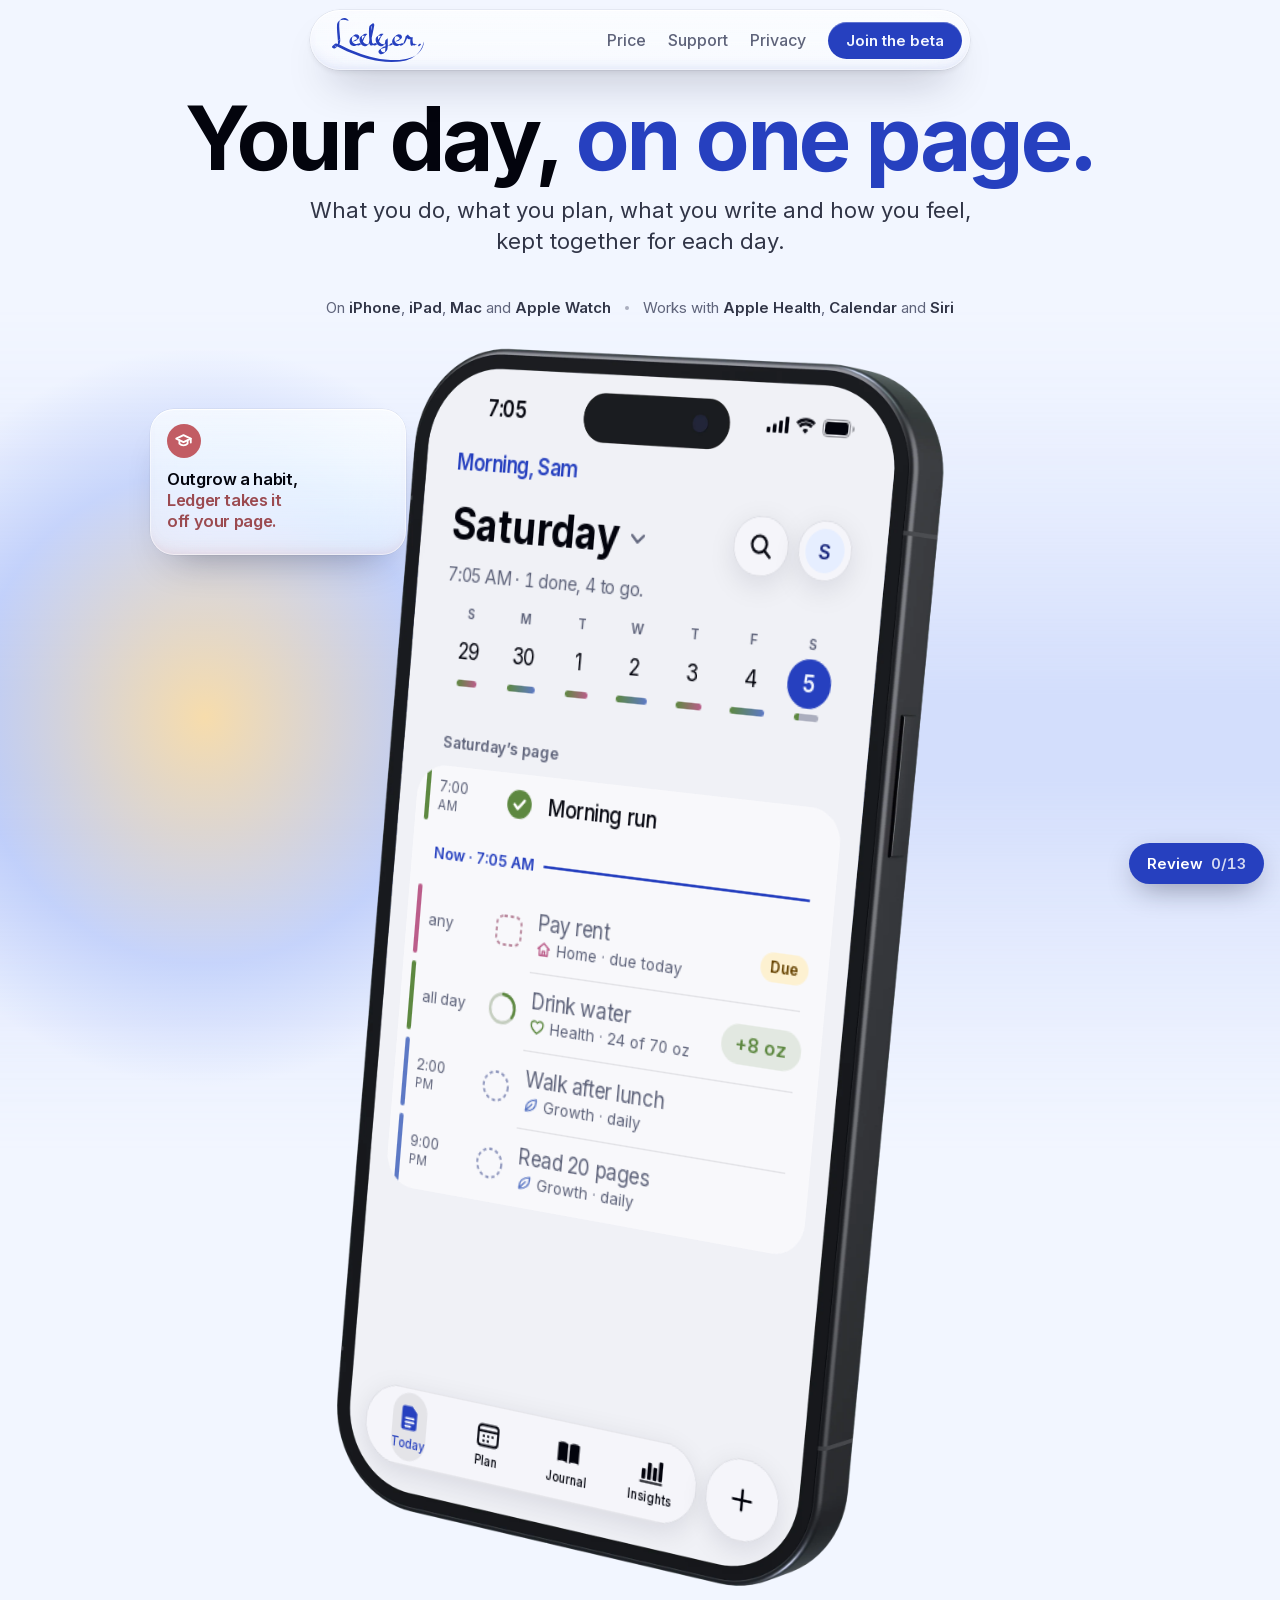
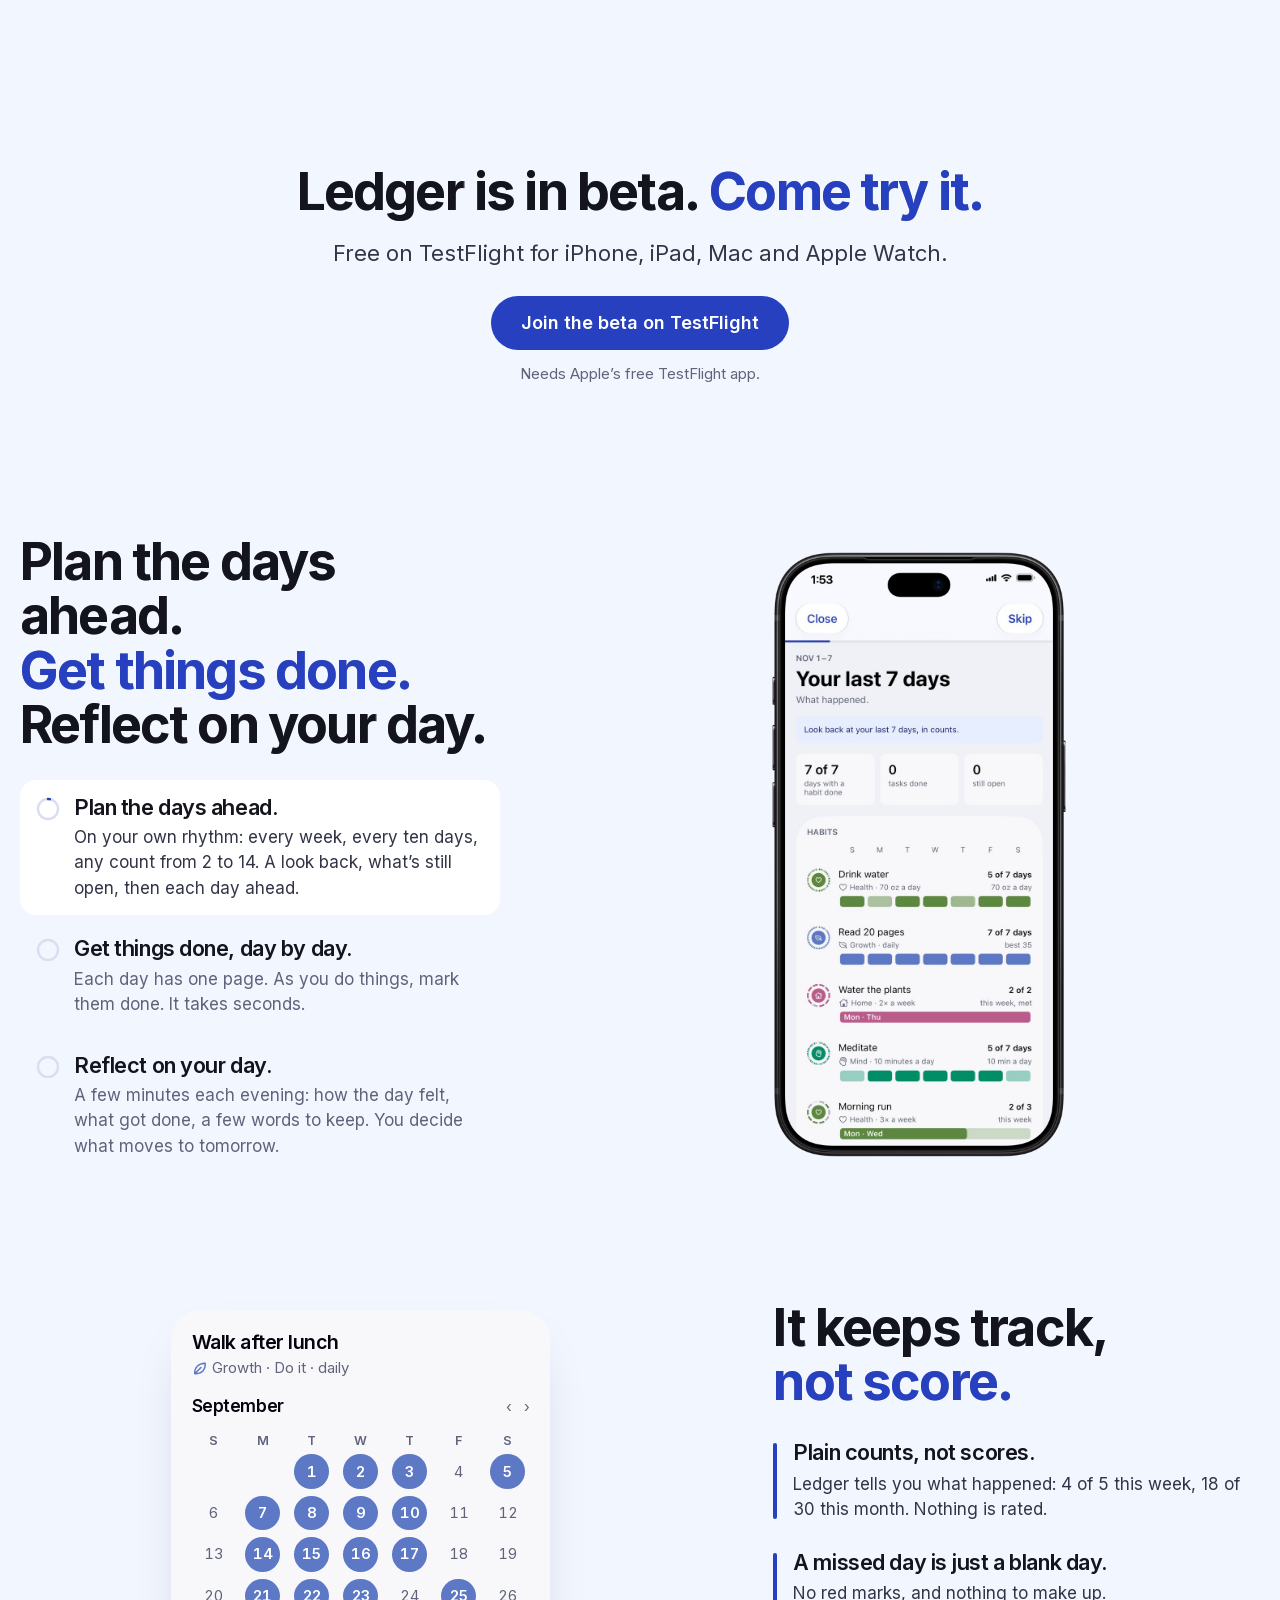
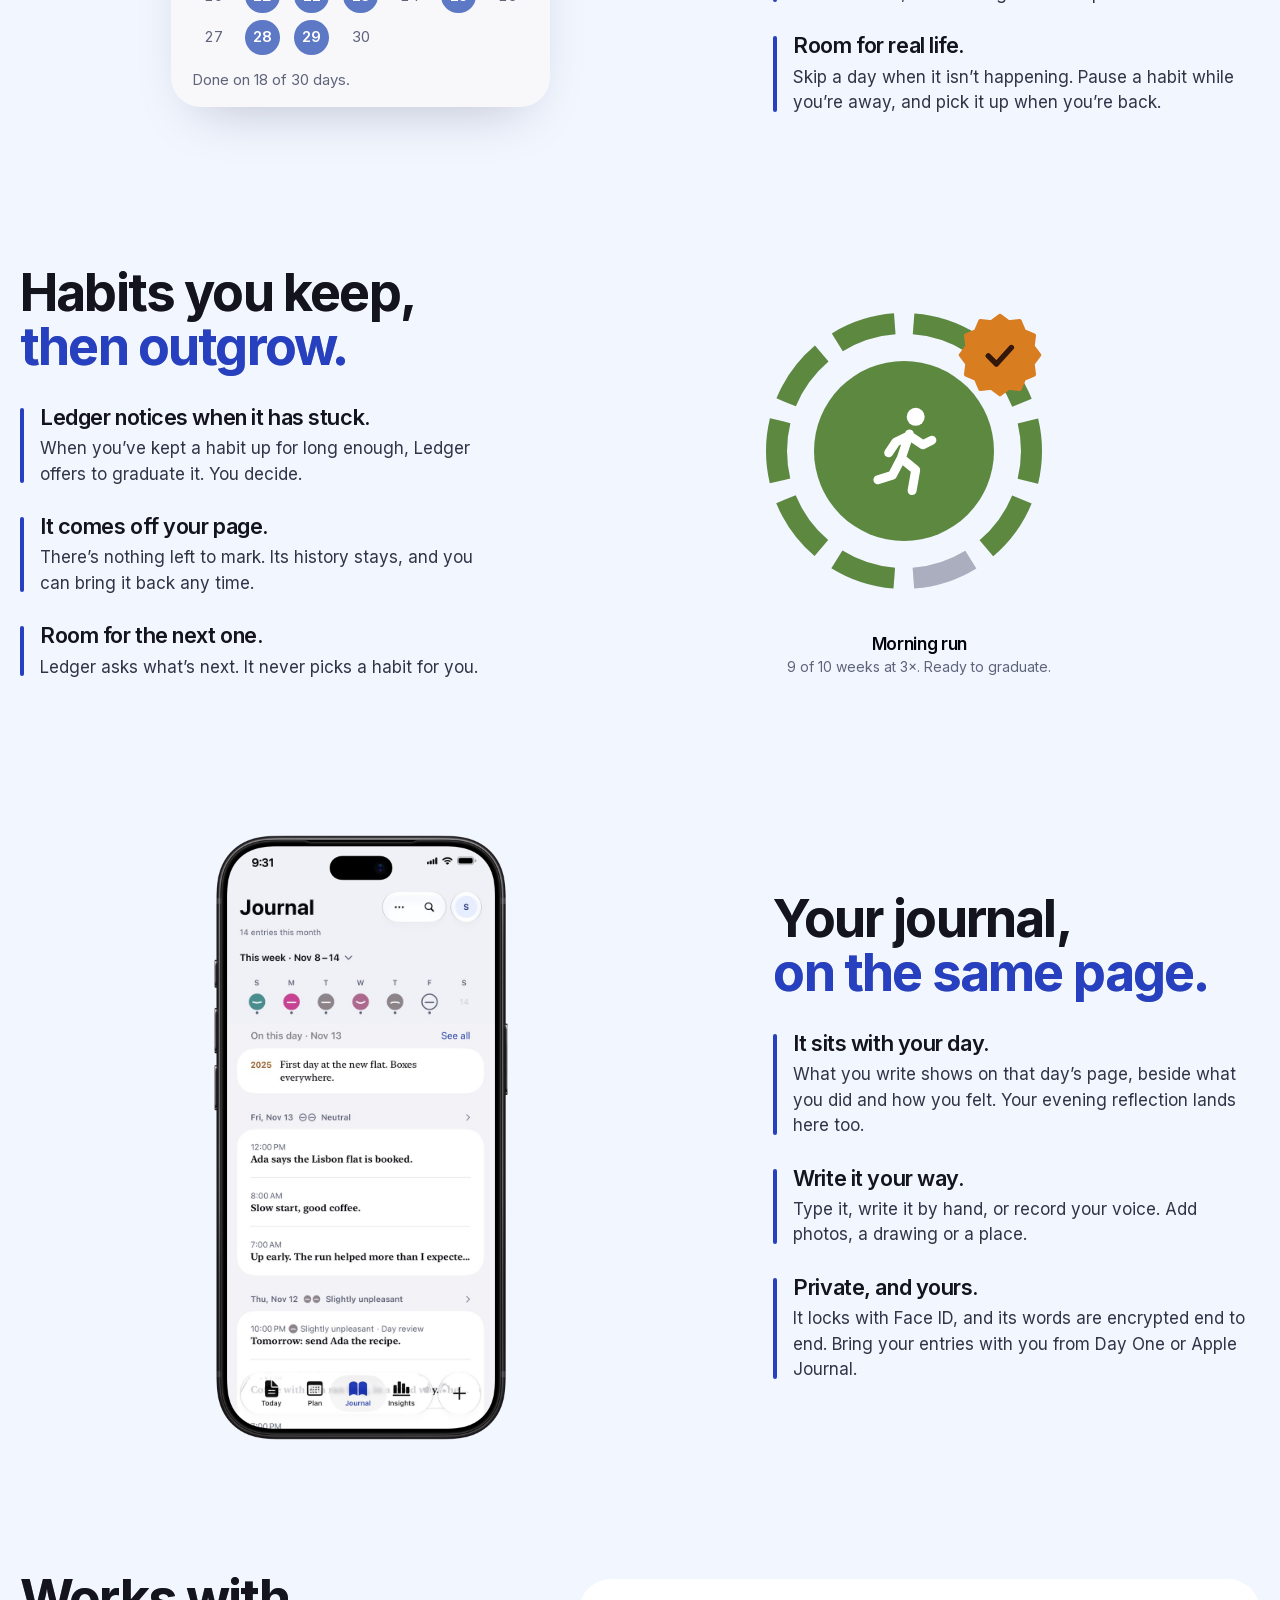
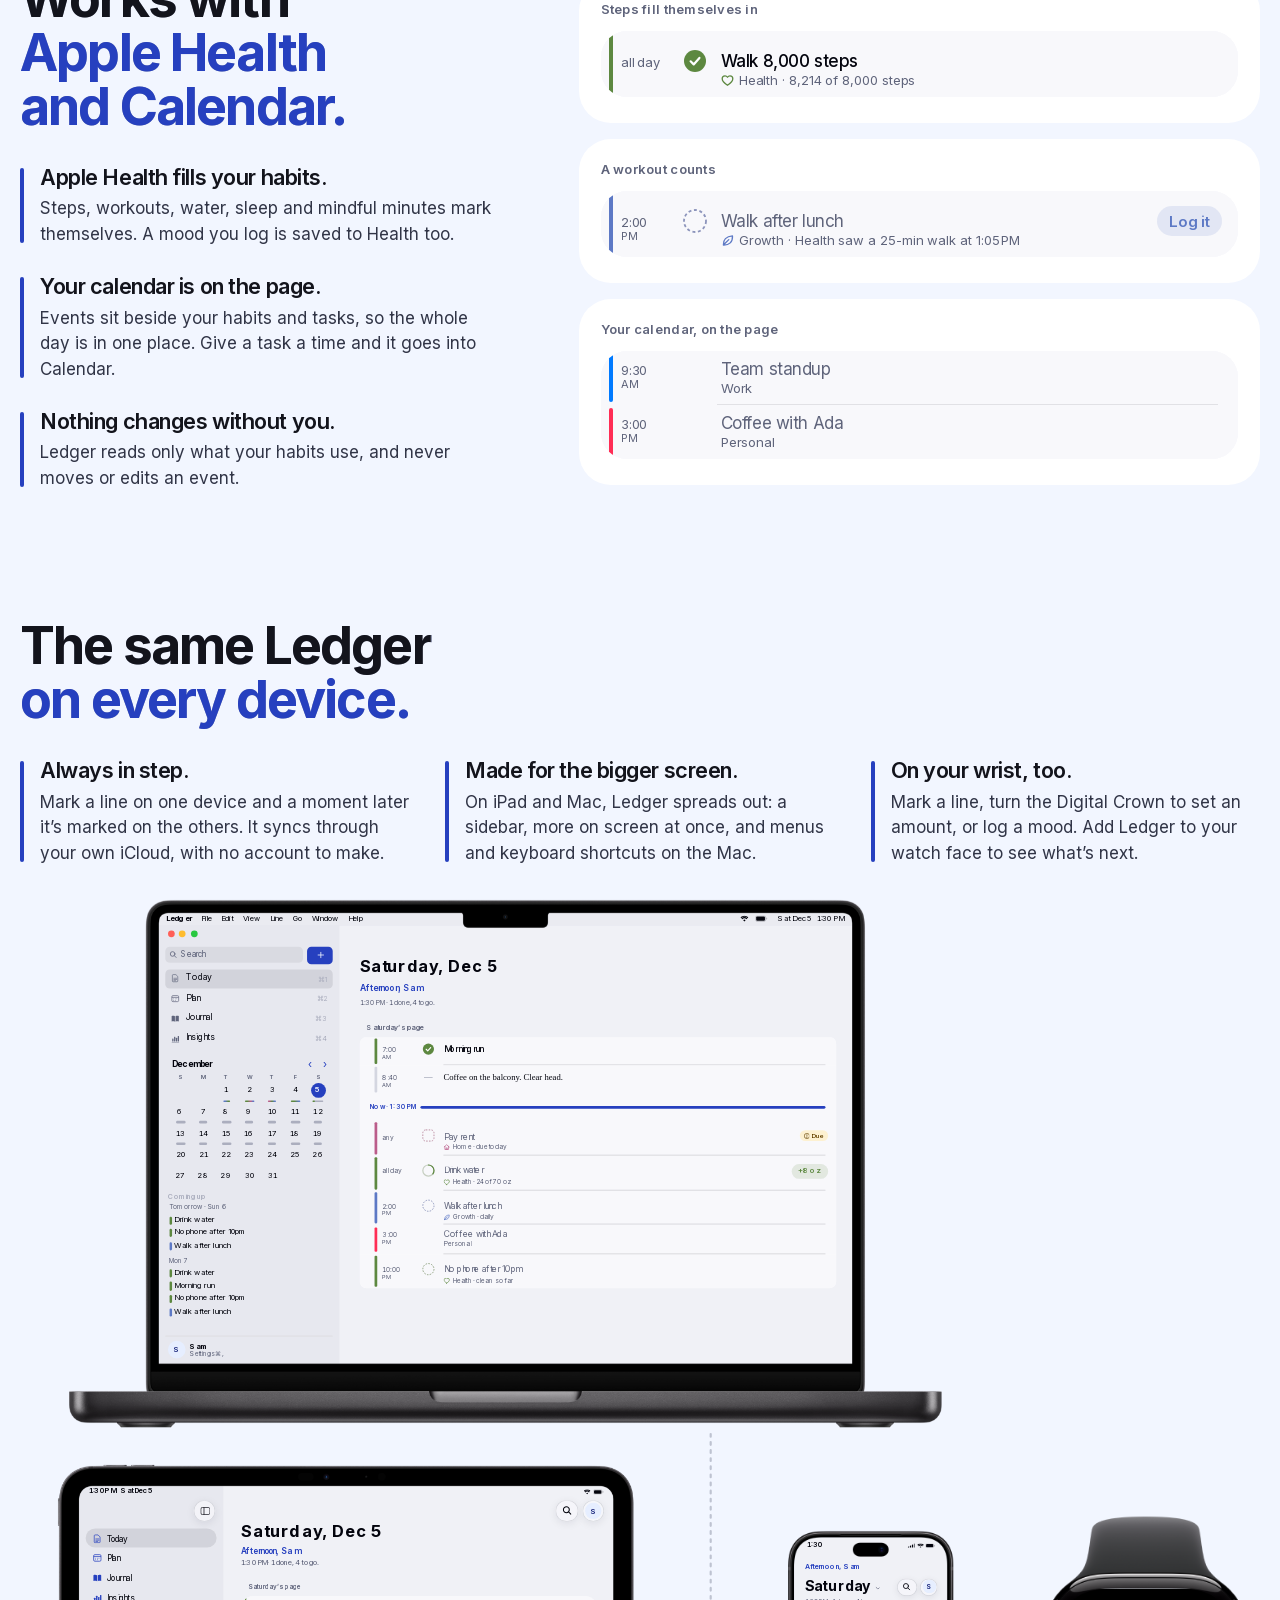
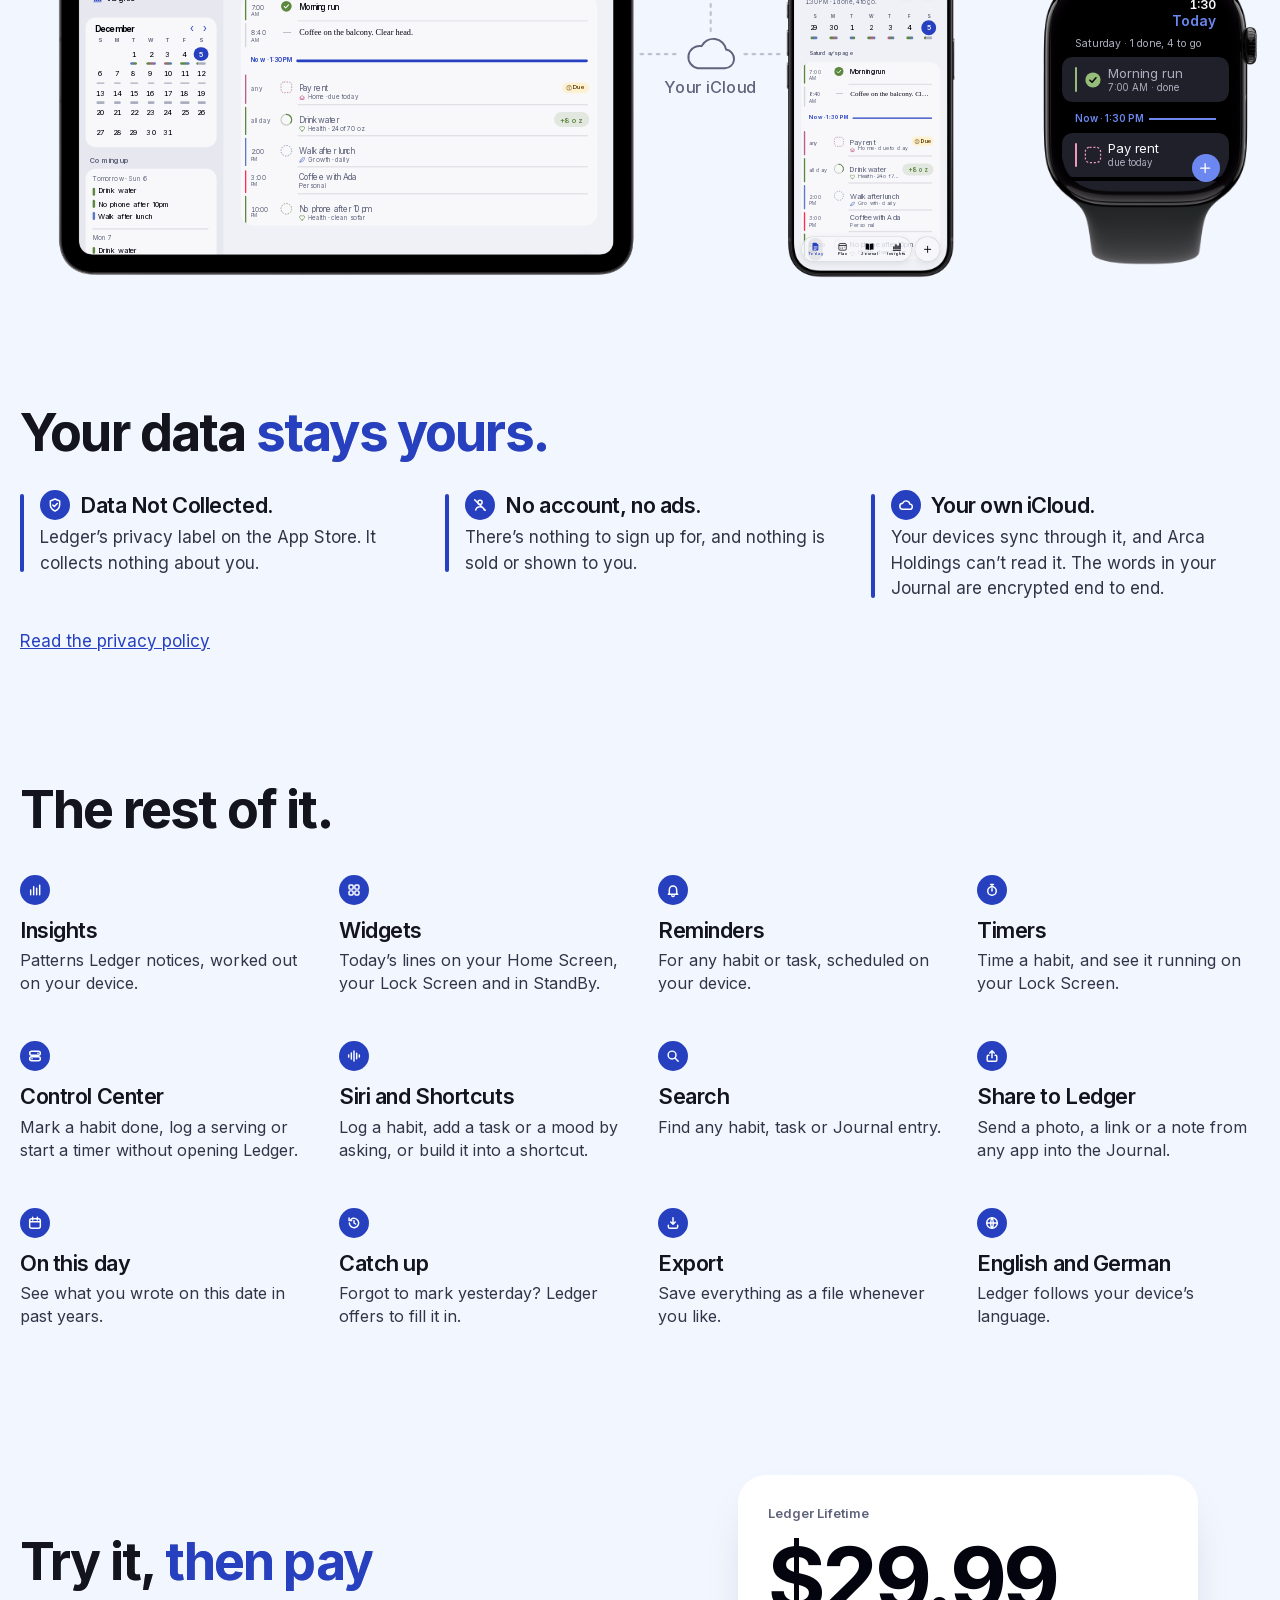
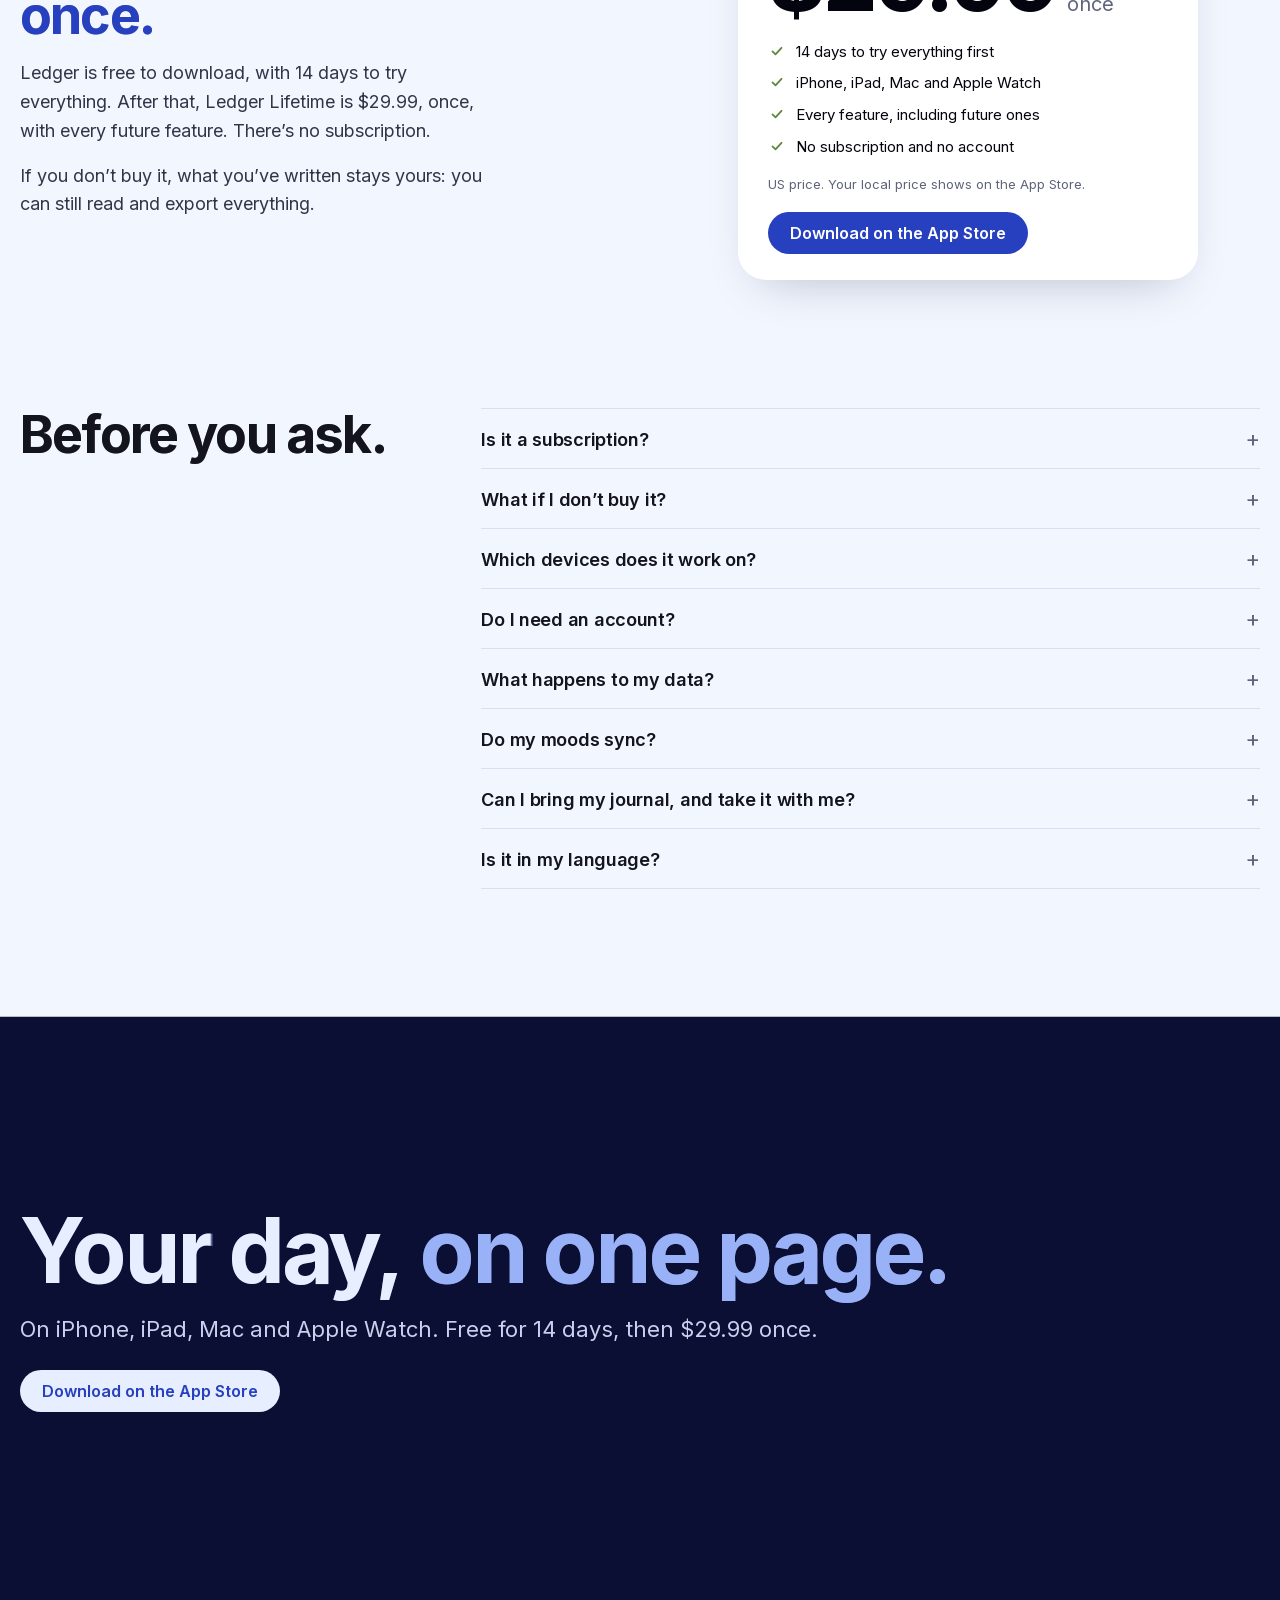
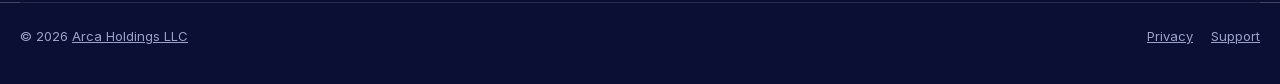
==== docs/index.html @ e92c93c7 "Preview build: the Review panel's files carry the build's commit too Co-Authored-By: Claude Fable 5." ====
<!doctype html>
<html lang="en" data-built="day-page @ 00e1bcb, Nov 12">
<head>
<meta name="robots" content="noindex, nofollow">
<meta charset="utf-8">
<meta name="viewport" content="width=device-width, initial-scale=1, viewport-fit=cover">
<title>Ledger: Habit and Mood Tracker · Your day, on one page</title>
<meta name="description" content="Ledger is a habit and mood tracker with tasks and a journal, all on one page for each day. On iPhone, iPad, Mac and Apple Watch. No account, no ads, one price.">
<meta name="color-scheme" content="light">
<meta name="theme-color" content="#F2F6FF">
<link rel="canonical" href="https://keepingledger.com/">
<link rel="icon" type="image/png" href="images/favicon.png?v=00e1bcb">
<link rel="apple-touch-icon" href="images/apple-touch-icon.png?v=00e1bcb">
<meta property="og:type" content="website">
<meta property="og:title" content="Ledger: Habit and Mood Tracker · Your day, on one page">
<meta property="og:description" content="A habit and mood tracker with tasks and a journal, kept together for each day. Ledger reports what happened and never grades it.">
<meta property="og:url" content="https://keepingledger.com/">
<meta property="og:site_name" content="Ledger">
<script type="application/ld+json">
{
  "@context": "https://schema.org",
  "@graph": [
    {
      "@type": "WebSite",
      "name": "Ledger",
      "alternateName": "Keeping Ledger",
      "url": "https://keepingledger.com/"
    },
    {
      "@type": "SoftwareApplication",
      "name": "Ledger",
      "alternateName": "Ledger: Habit & Mood Tracker",
      "operatingSystem": "iOS, iPadOS, macOS, watchOS",
      "url": "https://keepingledger.com/",
      "image": "https://keepingledger.com/images/ledger-icon.png",
      "description": "A habit and mood tracker with tasks and a journal, kept together on one page for each day."
    }
  ]
}
</script>
<link rel="preload" as="image" href="images/hero/phone.webp?v=00e1bcb" type="image/webp" fetchpriority="high">
<link rel="stylesheet" href="home.css?v=00e1bcb">
<link rel="stylesheet" href="day.css?v=00e1bcb">
<link rel="stylesheet" href="bar.css?v=00e1bcb">
<link rel="stylesheet" href="hero.css?v=00e1bcb">
<script src="hero.js?v=00e1bcb" defer></script>
<script src="home.js?v=00e1bcb" defer></script>
<script src="motion.js?v=00e1bcb" defer></script>
<script src="day.js?v=00e1bcb" defer></script>
<link rel="stylesheet" href="review.css?v=00e1bcb">
<script src="review.js?v=00e1bcb" defer></script>
</head>
<body>
<div class="site">
  <header class="top">
    <a class="brand" href="./"><img src="images/wordmark.svg?v=00e1bcb" alt="Ledger" width="132" height="63"><img class="mist" src="images/wordmark-mist.svg?v=00e1bcb" alt="" width="132" height="63" aria-hidden="true"></a>
    <nav aria-label="Pages"><a href="#price">Price</a><a href="support">Support</a><a href="privacy">Privacy</a></nav>
    <a class="get" data-when="beta" href="https://testflight.apple.com/join/m8k2vuhh"><span class="long">Join the beta</span><span class="short">Beta</span></a><a class="get" data-when="launch" href="#" data-launch="App Store link"><span class="long">Download app</span><span class="short">Download</span></a>
  </header>

  <!-- Below the hero, each section's heading starts in pencil and is inked as it comes into view (day.css, day.js). -->
  <main class="daypage" id="day">
  <!-- The hero (hero.css, hero.js): the phone plays one day by itself; the light behind it follows its time of day;
       the cards say what Ledger does. Each card's colour is one of Ledger's Area colours (Ledger Blue for the +). -->
  <section class="hx" id="top" aria-labelledby="h-top">
    <div class="hx-sky" aria-hidden="true"><div class="hx-band"></div><div class="hx-sun" id="hxSun"><i class="g-m"></i><i class="g-a"></i><i class="g-e"></i></div></div>
    <h1 id="h-top"><span class="l1">Your day,</span> <span class="l2">on one page.</span></h1>
    <p class="hx-lede">What you do, what you plan, what you write and how you feel, kept together for each day.</p>
    <p class="hx-with"><span>On <b>iPhone</b>, <b>iPad</b>, <b>Mac</b> and <b>Apple Watch</b></span><i></i><span>Works with <b>Apple Health</b>, <b>Calendar</b> and <b>Siri</b></span></p>
    <div class="hx-stage" id="hxStage">
      <div class="hx-scene" id="hxScene">
        <div class="hx-phone" role="img" aria-label="An iPhone playing a day in Ledger: a habit is marked done, another is added by typing one sentence, a walk is filled in from Apple Health, the evening’s day review is answered, an open task moves to tomorrow, and tomorrow’s page appears.">
          <div class="hx-app" id="hxApp"><img src="images/clips/today-light.jpg?v=00e1bcb" alt="" width="664" height="1440"></div>
          <img src="images/hero/phone.webp?v=00e1bcb" alt="" width="1464" height="2967" fetchpriority="high">
        </div>
      </div>
      <div class="hx-rail"><ul class="hx-cards" aria-label="What Ledger does">
        <li class="hx-card" id="hx-grad" data-slot="lu" data-side="l" style="--c:#C25C64;--d:0.8;--dl:-0.0s"><span class="hx-ic" aria-hidden="true"><svg viewBox="0 0 24 24"><path d="M2.8 9.6 12 5.2l9.2 4.4L12 14 2.8 9.6Z"/><path d="M6.8 11.8v4.1c1.4 1.5 3.2 2.2 5.2 2.2s3.8-.7 5.2-2.2v-4.1"/><path d="M21.2 9.6v5"/></svg></span><p><span>Outgrow a habit,</span> <span class="l">Ledger takes it off your page.</span></p></li>
        <li class="hx-card" id="hx-plus" data-slot="ru" data-side="r" style="--c:#2640BF;--d:1.1;--dl:-1.3s"><span class="hx-ic" aria-hidden="true"><svg viewBox="0 0 24 24"><path d="M12 5.5v13M5.5 12h13"/></svg></span><p><span>Say it in your own words,</span> <span class="l">Ledger detects where it fits.</span></p></li>
        <li class="hx-card" id="hx-areas" data-slot="ll" data-side="l" style="--c:#A465A8;--d:1.4;--dl:-2.6s"><span class="hx-ic" aria-hidden="true"><svg viewBox="0 0 24 24"><circle cx="8.8" cy="9.2" r="4.3"/><circle cx="15.2" cy="9.2" r="4.3"/><circle cx="12" cy="14.8" r="4.3"/></svg></span><p><span>Name the parts of your life,</span> <span class="l">Ledger shows where your days go.</span></p></li>
        <li class="hx-card" id="hx-siri" data-slot="rl" data-side="r" style="--c:#0087AA;--d:0.8;--dl:-3.9s"><span class="hx-ic" aria-hidden="true"><svg viewBox="0 0 24 24"><path d="M4 10.5v3M8 7.5v9M12 4.5v15M16 8v8M20 10.5v3"/></svg></span><p><span>Works with Siri,</span> <span class="l">say it and it gets done.</span></p></li>
        <li class="hx-card" id="hx-health" data-slot="lu" data-side="l" style="--c:#5D8840;--d:1.1;--dl:-5.2s"><span class="hx-ic" aria-hidden="true"><svg viewBox="0 0 24 24"><path d="M12 19.6s-7.4-4.4-7.4-9.7A4.1 4.1 0 0 1 12 7.6a4.1 4.1 0 0 1 7.4 2.3c0 5.3-7.4 9.7-7.4 9.7Z"/></svg></span><p><span>Reads your walks and workouts,</span> <span class="l">marks them automatically.</span></p></li>
        <li class="hx-card" id="hx-notice" data-slot="ru" data-side="r" style="--c:#BB5D8A;--d:1.4;--dl:-0.5s"><span class="hx-ic" aria-hidden="true"><svg viewBox="0 0 24 24"><path d="M12 3.4a6 6 0 0 0-3.7 10.7c.7.6 1.1 1.4 1.1 2.3h5.2c0-.9.4-1.7 1.1-2.3A6 6 0 0 0 12 3.4Z"/><path d="M9.8 19.2h4.4M10.8 21.4h2.4"/></svg></span><p><span>Log how you feel,</span> <span class="l">Ledger surfaces insights over time.</span></p></li>
        <li class="hx-card" id="hx-acct" data-slot="ll" data-side="l" style="--c:#008E67;--d:0.8;--dl:-1.8s"><span class="hx-ic" aria-hidden="true"><svg viewBox="0 0 24 24"><rect x="5.4" y="10.6" width="13.2" height="9.6" rx="2.6"/><path d="M8.4 10.6V8.2a3.6 3.6 0 0 1 7.2 0v2.4"/></svg></span><p><span>Privacy first,</span> <span class="l">no&nbsp;sign-up, no&nbsp;ads, no&nbsp;tracking.</span></p></li>
      </ul></div>
    </div>
  </section>

  <!-- The first call to action, in two versions. Only one shows: the launch switch is one line in bar.css. -->
  <section class="join" id="join" aria-label="Get Ledger">
    <div class="join-in" data-when="beta">
      <h2>Ledger is in beta. <b>Come try it.</b></h2>
      <p class="join-line">Free on TestFlight for iPhone, iPad, Mac and Apple Watch.</p>
      <a class="btn" href="https://testflight.apple.com/join/m8k2vuhh">Join the beta on TestFlight</a>
      <p class="join-small">Needs Apple’s free TestFlight app.</p>
    </div>
    <div class="join-in" data-when="launch">
      <h2>Try Ledger <b>free for two weeks.</b></h2>
      <p class="join-line">Then $29.99 once. No subscription, no account.</p>
      <a class="join-badge" href="#" data-launch="App Store link"><img src="images/app-store-badge.svg?v=00e1bcb" alt="Download on the App Store" width="168" height="56"></a>
      <p class="join-small">On iPhone, iPad, Mac and Apple Watch.</p>
    </div>
  </section>

  <!-- How a stretch of days goes with Ledger, in three beats: plan, do, reflect. One phone; the active beat shows its
       screen (the day review shows its four steps in turn), and its ring is its progress (days.js). The site is light only. -->
  <section class="days" id="days" aria-labelledby="h-days">
    <div class="days-copy">
      <h2 id="h-days">Plan the days ahead. <br><b>Get things done.</b> <br>Reflect on your day.</h2>
      <ol class="days-list">
        <li><button type="button" class="days-item" data-i="0" aria-pressed="true">
          <svg class="days-ring" viewBox="0 0 24 24" aria-hidden="true"><circle cx="12" cy="12" r="10"/><circle class="fill" cx="12" cy="12" r="10"/></svg>
          <span><b>Plan the days ahead.</b> On your own rhythm: every week, every ten days, any count from 2 to 14. A look back, what’s still open, then each day ahead.</span></button></li>
        <li><button type="button" class="days-item" data-i="1" aria-pressed="false">
          <svg class="days-ring" viewBox="0 0 24 24" aria-hidden="true"><circle cx="12" cy="12" r="10"/><circle class="fill" cx="12" cy="12" r="10"/></svg>
          <span><b>Get things done, day by day.</b> Each day has one page. As you do things, mark them done. It takes seconds.</span></button></li>
        <li><button type="button" class="days-item" data-i="2" aria-pressed="false">
          <svg class="days-ring" viewBox="0 0 24 24" aria-hidden="true"><circle cx="12" cy="12" r="10"/><circle class="fill" cx="12" cy="12" r="10"/></svg>
          <span><b>Reflect on your day.</b> A few minutes each evening: how the day felt, what got done, a few words to keep. You decide what moves to tomorrow.</span></button></li>
      </ol>
    </div>
    <div class="days-stage">
      <div class="days-phone">
        <div class="days-screen">
          <img class="days-view is-on" data-step="0" src="images/clips/pace-light.jpg?v=00e1bcb" loading="lazy" alt="Planning in Ledger: a look back at the last 7 days, in counts, before planning the days ahead.">
          <img class="days-view" data-step="1" src="images/clips/today-light.jpg?v=00e1bcb" loading="lazy" alt="Ledger’s Today page: the day’s lines on one page, with the ones already done above a Now line.">
          <img class="days-view" data-step="2" data-frame="0" src="images/clips/review-1.jpg?v=00e1bcb" loading="lazy" alt="Ledger’s day review, in four steps. First: how the day felt.">
          <img class="days-view" data-step="2" data-frame="1" src="images/clips/review-2.jpg?v=00e1bcb" loading="lazy" alt="Second: what got done, and what wasn’t marked.">
          <img class="days-view" data-step="2" data-frame="2" src="images/clips/review-3.jpg?v=00e1bcb" loading="lazy" alt="Third: a few words to keep.">
          <img class="days-view" data-step="2" data-frame="3" src="images/clips/review-4.jpg?v=00e1bcb" loading="lazy" alt="Fourth: what is still open, and where it goes tomorrow.">
        </div>
      </div>
    </div>
  </section>

  <!-- Why Ledger is different: the claim (it keeps track, not score), its proof (plain counts; a habit's month with blank days
       and no red), and what follows (skip, pause). The graduation section comes straight after. -->
  <section class="sec flip" id="weeks" aria-labelledby="h-grade">
    <div class="copy">
      <h2 id="h-grade">It keeps track, <br><b>not score.</b></h2>
      <ul class="points">
        <li><b>Plain counts, not scores.</b><span>Ledger tells you what happened: 4 of 5 this week, 18 of 30 this month. Nothing is rated.</span></li>
        <li><b>A missed day is just a blank day.</b><span>No red marks, and nothing to make up.</span></li>
        <li><b>Room for real life.</b><span>Skip a day when it isn’t happening. Pause a habit while you’re away, and pick it up when you’re back.</span></li>
      </ul>
    </div>
    <div class="tile bare">
      <div class="crop float month-solo"><div class="month" id="month" aria-label="Walk after lunch in September: done on 18 of 30 days, with the other days left blank."></div></div>
    </div>
  </section>

  <!-- Graduation: the claim (habits you keep, then outgrow), how it works (Ledger offers; you decide), and what
       follows (off your page, history kept, room for the next). The badge's ring fills week by week; one week
       falls short, and it is sealed all the same. -->
  <section class="sec" id="graduate" aria-labelledby="h-grad">
    <div class="copy">
      <h2 id="h-grad">Habits you keep, <br><b>then outgrow.</b></h2>
      <ul class="points">
        <li><b>Ledger notices when it has stuck.</b><span>When you’ve kept a habit up for long enough, Ledger offers to graduate it. You decide.</span></li>
        <li><b>It comes off your page.</b><span>There’s nothing left to mark. Its history stays, and you can bring it back any time.</span></li>
        <li><b>Room for the next one.</b><span>Ledger asks what’s next. It never picks a habit for you.</span></li>
      </ul>
    </div>
    <div class="tile bare" id="grad-tile">
      <div class="badge-stage">
        <svg class="badge" id="badge" viewBox="-10 -30 240 240" role="img" aria-label="Morning run’s badge: kept up in 9 of 10 weeks, sealed, ready to graduate"></svg>
        <div class="badge-line"><b>Morning run</b><span id="badge-sub">Health · Show up · 3× a week</span></div>
      </div>
    </div>
  </section>

  <!-- The Journal: the claim (your words sit on the same page as your day), what it holds, and why you can trust it. -->
  <section class="sec flip" id="journal" aria-labelledby="h-journal">
    <div class="copy">
      <h2 id="h-journal">Your journal, <br><b>on the same page.</b></h2>
      <ul class="points">
        <li><b>It sits with your day.</b><span>What you write shows on that day’s page, beside what you did and how you felt. Your evening reflection lands here too.</span></li>
        <li><b>Write it your way.</b><span>Type it, write it by hand, or record your voice. Add photos, a drawing or a place.</span></li>
        <li><b>Private, and yours.</b><span>It locks with Face ID, and its words are encrypted end to end. Bring your entries with you from Day One or Apple Journal.</span></li>
      </ul>
    </div>
    <div class="tile bare">
      <div class="days-phone solo">
        <div class="days-screen">
          <img class="days-view is-on" loading="lazy" src="images/clips/journal-light.jpg?v=00e1bcb" alt="Ledger’s Journal: this week’s moods along the top, then each day’s entries in your own words.">
        </div>
      </div>
    </div>
  </section>

  <!-- Health and Calendar: the claim (Ledger works with both), what comes from each, and why you can trust it. -->
  <section class="sec" id="health" aria-labelledby="h-health">
    <div class="copy">
      <h2 id="h-health">Works with <br><b>Apple Health</b> <br><b>and Calendar.</b></h2>
      <ul class="points">
        <li><b>Apple Health fills your habits.</b><span>Steps, workouts, water, sleep and mindful minutes mark themselves. A mood you log is saved to Health too.</span></li>
        <li><b>Your calendar is on the page.</b><span>Events sit beside your habits and tasks, so the whole day is in one place. Give a task a time and it goes into Calendar.</span></li>
        <li><b>Nothing changes without you.</b><span>Ledger reads only what your habits use, and never moves or edits an event.</span></li>
      </ul>
    </div>
    <div class="bento">
      <div class="tile wide" id="steps-tile">
        <p class="cap">Steps fill themselves in</p>
        <div class="crop"><div class="card" id="steps-card"></div></div>
      </div>
      <div class="tile">
        <p class="cap">A workout counts</p>
        <div class="crop"><div class="card" id="walk-card"></div></div>
      </div>
      <div class="tile">
        <p class="cap">Your calendar, on the page</p>
        <div class="crop"><div class="card" id="cal-card"></div></div>
      </div>
    </div>
  </section>

  <!-- Every device: the claim (the same Ledger everywhere), how it stays in step, the bigger screens, and the Watch.
       The Mac, iPad and iPhone are one scene, drawn to scale with each other and marking in step (motion.js); the
       Watch stands beside them, larger than life so it can be read and tapped. -->
  <section class="sec stack" id="devices" aria-labelledby="h-dev">
    <div class="copy wide">
      <h2 id="h-dev">The same Ledger <br><b>on every device.</b></h2>
      <ul class="points row">
        <li><b>Always in step.</b><span>Mark a line on one device and a moment later it’s marked on the others. It syncs through your own iCloud, with no account to make.</span></li>
        <li><b>Made for the bigger screen.</b><span>On iPad and Mac, Ledger spreads out: a sidebar, more on screen at once, and menus and keyboard shortcuts on the Mac.</span></li>
        <li><b>On your wrist, too.</b><span>Mark a line, turn the Digital Crown to set an amount, or log a mood. Add Ledger to your watch face to see what’s next.</span></li>
      </ul>
    </div>
    <div class="dev-row">
      <div class="mo" id="moA"></div>
      <div class="mo dev-watch" id="moW"></div>
    </div>
  </section>

  <!-- Privacy: a short strip. The proof behind the hero's "Privacy first" card, and the way to the full policy. -->
  <section class="sec stack" id="privacy" aria-labelledby="h-priv">
    <div class="copy wide">
      <h2 id="h-priv">Your data <b>stays yours.</b></h2>
      <ul class="points row">
        <li><b class="has-badge"><span class="badge-dot"><svg viewBox="0 0 24 24" fill="none" stroke="currentColor" stroke-width="2.2" stroke-linejoin="round" stroke-linecap="round" aria-hidden="true"><path d="M12 3l7 3v5.5c0 4.3-3 7.7-7 9.5-4-1.8-7-5.2-7-9.5V6l7-3Z"/><path d="m8.8 12.2 2.2 2.2 4.4-4.6"/></svg></span>Data Not Collected.</b><span>Ledger’s privacy label on the App Store. It collects nothing about you.</span></li>
        <li><b class="has-badge"><span class="badge-dot"><svg viewBox="0 0 24 24" fill="none" stroke="currentColor" stroke-width="2.2" stroke-linecap="round" stroke-linejoin="round" aria-hidden="true"><circle cx="12" cy="8" r="3.2"/><path d="M5.5 19.5c.8-3.3 3.4-5 6.5-5s5.7 1.7 6.5 5M4 4l16 16"/></svg></span>No account, no ads.</b><span>There’s nothing to sign up for, and nothing is sold or shown to you.</span></li>
        <li><b class="has-badge"><span class="badge-dot"><svg viewBox="0 0 24 24" fill="none" stroke="currentColor" stroke-width="2.2" stroke-linecap="round" stroke-linejoin="round" aria-hidden="true"><path d="M7.5 18.5h9.8a3.9 3.9 0 0 0 .5-7.8 5.6 5.6 0 0 0-10.8-1.2A4.5 4.5 0 0 0 7.5 18.5Z"/></svg></span>Your own iCloud.</b><span>Your devices sync through it, and Arca Holdings can’t read it. The words in your Journal are encrypted end to end.</span></li>
      </ul>
      <p class="more"><a href="privacy">Read the privacy policy</a></p>
    </div>
  </section>

  <!-- The rest of it: twelve smaller things, each with an icon in Ledger's badge style, a name and one line. -->
  <section class="sec stack" id="more" aria-labelledby="h-rest">
    <div class="copy wide">
      <h2 id="h-rest">The rest of it.</h2>
      <ul class="extras">
        <li><span class="badge-dot"><svg viewBox="0 0 24 24" fill="none" stroke="currentColor" stroke-width="2.2" stroke-linecap="round" stroke-linejoin="round" aria-hidden="true"><path d="M5.5 19v-7M10 19V7M14.5 19v-9.5M19 19V5"/></svg></span><b>Insights</b><span>Patterns Ledger notices, worked out on your device.</span></li>
        <li><span class="badge-dot"><svg viewBox="0 0 24 24" fill="none" stroke="currentColor" stroke-width="2.2" stroke-linecap="round" stroke-linejoin="round" aria-hidden="true"><rect x="4.5" y="4.5" width="6.2" height="6.2" rx="1.8"/><rect x="13.3" y="4.5" width="6.2" height="6.2" rx="1.8"/><rect x="4.5" y="13.3" width="6.2" height="6.2" rx="1.8"/><rect x="13.3" y="13.3" width="6.2" height="6.2" rx="1.8"/></svg></span><b>Widgets</b><span>Today’s lines on your Home Screen, your Lock Screen and in StandBy.</span></li>
        <li><span class="badge-dot"><svg viewBox="0 0 24 24" fill="none" stroke="currentColor" stroke-width="2.2" stroke-linecap="round" stroke-linejoin="round" aria-hidden="true"><path d="M6.5 16.5v-5a5.5 5.5 0 0 1 11 0v5l1.5 2h-14l1.5-2Z"/><path d="M10.2 20.6a2 2 0 0 0 3.6 0"/></svg></span><b>Reminders</b><span>For any habit or task, scheduled on your device.</span></li>
        <li><span class="badge-dot"><svg viewBox="0 0 24 24" fill="none" stroke="currentColor" stroke-width="2.2" stroke-linecap="round" stroke-linejoin="round" aria-hidden="true"><circle cx="12" cy="13.6" r="6.4"/><path d="M12 13.6v-3.4M10 3.6h4M12 3.6v3.6"/></svg></span><b>Timers</b><span>Time a habit, and see it running on your Lock Screen.</span></li>
        <li><span class="badge-dot"><svg viewBox="0 0 24 24" fill="none" stroke="currentColor" stroke-width="2.2" stroke-linecap="round" stroke-linejoin="round" aria-hidden="true"><rect x="4" y="5" width="16" height="6" rx="3"/><path d="M16.4 8h.2"/><rect x="4" y="13" width="16" height="6" rx="3"/><path d="M7.4 16h.2"/></svg></span><b>Control Center</b><span>Mark a habit done, log a serving or start a timer without opening Ledger.</span></li>
        <li><span class="badge-dot"><svg viewBox="0 0 24 24" fill="none" stroke="currentColor" stroke-width="2.2" stroke-linecap="round" stroke-linejoin="round" aria-hidden="true"><path d="M4 10.5v3M8 7.5v9M12 4.5v15M16 8v8M20 10.5v3"/></svg></span><b>Siri and Shortcuts</b><span>Log a habit, add a task or a mood by asking, or build it into a shortcut.</span></li>
        <li><span class="badge-dot"><svg viewBox="0 0 24 24" fill="none" stroke="currentColor" stroke-width="2.2" stroke-linecap="round" stroke-linejoin="round" aria-hidden="true"><circle cx="10.6" cy="10.6" r="5.9"/><path d="m15 15 4.8 4.8"/></svg></span><b>Search</b><span>Find any habit, task or Journal entry.</span></li>
        <li><span class="badge-dot"><svg viewBox="0 0 24 24" fill="none" stroke="currentColor" stroke-width="2.2" stroke-linecap="round" stroke-linejoin="round" aria-hidden="true"><path d="M12 14.5V4M8.6 7.4 12 4l3.4 3.4"/><path d="M7.4 11H6.4a1.6 1.6 0 0 0-1.6 1.6v5.8A1.6 1.6 0 0 0 6.4 20h11.2a1.6 1.6 0 0 0 1.6-1.6v-5.8a1.6 1.6 0 0 0-1.6-1.6h-1"/></svg></span><b>Share to Ledger</b><span>Send a photo, a link or a note from any app into the Journal.</span></li>
        <li><span class="badge-dot"><svg viewBox="0 0 24 24" fill="none" stroke="currentColor" stroke-width="2.2" stroke-linecap="round" stroke-linejoin="round" aria-hidden="true"><rect x="4" y="5.5" width="16" height="14.5" rx="3"/><path d="M4 10h16M8.5 3.5v4M15.5 3.5v4"/></svg></span><b>On this day</b><span>See what you wrote on this date in past years.</span></li>
        <li><span class="badge-dot"><svg viewBox="0 0 24 24" fill="none" stroke="currentColor" stroke-width="2.2" stroke-linecap="round" stroke-linejoin="round" aria-hidden="true"><path d="M5 12a7 7 0 1 0 2.3-5.2"/><path d="M4.6 4.4v3.8h3.8"/><path d="M12 8.6V12l2.4 1.5"/></svg></span><b>Catch up</b><span>Forgot to mark yesterday? Ledger offers to fill it in.</span></li>
        <li><span class="badge-dot"><svg viewBox="0 0 24 24" fill="none" stroke="currentColor" stroke-width="2.2" stroke-linecap="round" stroke-linejoin="round" aria-hidden="true"><path d="M12 4v10M8.6 10.6 12 14l3.4-3.4"/><path d="M5 15.5v2A2.5 2.5 0 0 0 7.5 20h9a2.5 2.5 0 0 0 2.5-2.5v-2"/></svg></span><b>Export</b><span>Save everything as a file whenever you like.</span></li>
        <li><span class="badge-dot"><svg viewBox="0 0 24 24" fill="none" stroke="currentColor" stroke-width="2.2" stroke-linecap="round" stroke-linejoin="round" aria-hidden="true"><circle cx="12" cy="12" r="8"/><path d="M4 12h16M12 4c2.6 2.6 2.6 13.4 0 16M12 4c-2.6 2.6-2.6 13.4 0 16"/></svg></span><b>English and German</b><span>Ledger follows your device’s language.</span></li>
      </ul>
    </div>
  </section>

  <section class="pay" id="price" aria-labelledby="h-price">
    <div class="copy">
      <h2 id="h-price">Try it, <b>then pay once.</b></h2>
      <p>Ledger is free to download, with 14 days to try everything. After that, Ledger Lifetime is $29.99, once, with every future feature. There’s no subscription.</p>
      <p>If you don’t buy it, what you’ve written stays yours: you can still read and export everything.</p>
    </div>
    <div class="price" aria-label="Ledger Lifetime, $29.99 once">
      <span class="k">Ledger Lifetime</span>
      <div class="amt"><b>$29.99</b><span>once</span></div>
      <ul>
        <li><svg viewBox="0 0 18 18" fill="none" stroke="currentColor" stroke-width="1.8" stroke-linecap="round" stroke-linejoin="round" aria-hidden="true"><path d="m4.5 9.4 3 3 6-6.6"/></svg>14 days to try everything first</li>
        <li><svg viewBox="0 0 18 18" fill="none" stroke="currentColor" stroke-width="1.8" stroke-linecap="round" stroke-linejoin="round" aria-hidden="true"><path d="m4.5 9.4 3 3 6-6.6"/></svg>iPhone, iPad, Mac and Apple Watch</li>
        <li><svg viewBox="0 0 18 18" fill="none" stroke="currentColor" stroke-width="1.8" stroke-linecap="round" stroke-linejoin="round" aria-hidden="true"><path d="m4.5 9.4 3 3 6-6.6"/></svg>Every feature, including future ones</li>
        <li><svg viewBox="0 0 18 18" fill="none" stroke="currentColor" stroke-width="1.8" stroke-linecap="round" stroke-linejoin="round" aria-hidden="true"><path d="m4.5 9.4 3 3 6-6.6"/></svg>No subscription and no account</li>
      </ul>
      <p class="fine">US price. Your local price shows on the App Store.</p>
      <a class="btn" href="#" data-launch="App Store link">Download on the App Store</a>
    </div>
  </section>

  <section class="faq" id="faq" aria-labelledby="h-faq">
    <h2 id="h-faq">Before you ask.</h2>
    <div class="qs">
      <details><summary>Is it a subscription?</summary><p>No. Ledger is free for 14 days with everything on. After that, Ledger Lifetime is $29.99 once, and it includes future features.</p></details>
      <details><summary>What if I don’t buy it?</summary><p>What you wrote stays yours: you can still read and export everything.</p></details>
      <details><summary>Which devices does it work on?</summary><p>iPhone, iPad, Mac and Apple Watch, with iOS, iPadOS, macOS or watchOS 26 or later.</p></details>
      <details><summary>Do I need an account?</summary><p>No. Ledger uses your iCloud, so there’s nothing to sign up for.</p></details>
      <details><summary>What happens to my data?</summary><p>The App Store label reads Data Not Collected. Ledger syncs through your own iCloud, which Arca Holdings can’t read, and the words in your Journal are encrypted end to end. <a href="privacy">Privacy</a> has the details.</p></details>
      <details><summary>Do my moods sync?</summary><p>Moods stay on the device you log them on. Turn on Save to Health and they’re in Apple Health too.</p></details>
      <details><summary>Can I bring my journal, and take it with me?</summary><p>Entries from Day One and Apple Journal come in. Export saves everything as a file whenever you like.</p></details>
      <details><summary>Is it in my language?</summary><p>Ledger is in English and German, and follows your device’s language.</p></details>
    </div>
  </section>

  <section class="closing" id="evening" aria-labelledby="h-close">
    <h2 id="h-close">Your day, <b>on one page.</b></h2>
    <p>On iPhone, iPad, Mac and Apple Watch. Free for 14 days, then $29.99 once.</p>
    <a class="btn" href="#" data-launch="App Store link">Download on the App Store</a>
  </section>
  </main>

  <footer class="foot">
    <span>© 2026 <a href="https://arcaholdingsllc.com">Arca Holdings LLC</a></span>
    <nav aria-label="Footer"><a href="privacy">Privacy</a><a href="support">Support</a></nav>
  </footer>

</div>
<template id="tpl-a"><link rel="stylesheet" href="motion.css?v=00e1bcb"><div class="tile bare" role="group" aria-label="Ledger's Today page on a Mac, an iPad and an iPhone. Ticking a line on one ticks it on the others."><div class="stage-wrap" id="wrapA"><div class="stage wide" id="stageA"></div></div></div></template>
<template id="tpl-w"><link rel="stylesheet" href="motion.css?v=00e1bcb"><div class="tile bare" role="group" aria-label="Ledger's Today page on an Apple Watch. Tap a line to mark it."><div class="watch-solo" id="watchOnly"></div></div></template>

  <script src="days.js?v=00e1bcb" defer></script>
</body>
</html>
---- docs/home.css ----
/* keepingledger.com home. The live day page uses Ledger 2.0's own tokens; Inter is self-hosted for devices without SF. */
@font-face { font-family: "Inter"; font-style: normal; font-weight: 400 700; font-display: swap; src: url(fonts/inter-latin-ext.woff2) format("woff2");
  unicode-range: U+0100-02BA, U+02BD-02C5, U+02C7-02CC, U+02CE-02D7, U+02DD-02FF, U+0304, U+0308, U+0329, U+1D00-1DBF, U+1E00-1E9F, U+1EF2-1EFF, U+2020, U+20A0-20AB, U+20AD-20C4, U+2113, U+2C60-2C7F, U+A720-A7FF; }
@font-face { font-family: "Inter"; font-style: normal; font-weight: 400 700; font-display: swap; src: url(fonts/inter-latin.woff2) format("woff2");
  unicode-range: U+0000-00FF, U+0131, U+0152-0153, U+02BB-02BC, U+02C6, U+02DA, U+02DC, U+0304, U+0308, U+0329, U+2000-206F, U+20AC, U+2122, U+2191, U+2193, U+2212, U+2215, U+FEFF, U+FFFD; }

/* Two layers: the website around the hero (keepingledger.com's tokens), and the app's Today page inside the phone
   (Ledger 2.0's own tokens, from LedgerColors.xcassets). 1 CSS px = 1 iOS point inside the phone. */
:root {
  --bg: #FFFFFF; --text: #13141C; --body: #313547; --muted: #5F647B; --rule: #E2E3EB; --accent: #2640BF; --on-accent: #FFFFFF; 

  --a-page: #F0F1F6; --a-card: #F8F8FB; --a-label: #03040D; --a-label2: #5F647B; --a-label3: #ABAEBE; --a-label4: #D4D6E0;
  --a-sep: #E1E1E5; --a-accent: #2640BF; --a-on-accent: #F2F6FF; --a-acc-cont: #E6EEFF; --a-on-acc-cont: #16237A;
  --a-due-bg: #FDF1D1; --a-due-fg: #654200; --a-cal: #FF2D55;
  --fern: #5D8840; --fern-p: #889C78; --berry: #BB5D8A; --berry-p: #B9889D; --iris: #5D79C5; --iris-p: #8C94BB; --jade: #008E67;
  --glass: rgba(246, 247, 251, 0.78); --glass-rim: rgba(20, 22, 40, 0.14); --glass-shadow: 0 6px 22px rgba(10, 14, 40, 0.10);
  --bezel: #17181D; --bezel-rim: rgba(0, 0, 0, 0.0);

  --sf: -apple-system, BlinkMacSystemFont, "Inter", "Segoe UI", Roboto, sans-serif;
  --ny: ui-serif, "New York", "Iowan Old Style", Georgia, serif;
  --smooth: cubic-bezier(.32, .72, 0, 1);
  --snappy: cubic-bezier(.25, 1, .5, 1);
}



* { box-sizing: border-box; }
body { margin: 0; background: var(--bg); color: var(--text); font-family: var(--sf); -webkit-font-smoothing: antialiased; padding-inline: 16px; padding-block: 0 72px; }
a { color: var(--accent); }
a:focus-visible, button:focus-visible { outline: 2px solid var(--accent); outline-offset: 3px; border-radius: 6px; }

/* ---------- The website around it ---------- */
.site { max-width: 1120px; margin-inline: auto; }
.top { display: flex; justify-content: space-between; align-items: center; gap: 16px; padding-block: 22px; }
.brand { display: inline-flex; align-items: center; gap: 10px; color: var(--text); text-decoration: none; font-weight: 700; font-size: 17px; letter-spacing: -0.01em; }
.brand img { width: 32px; height: 32px; }
.top nav { display: flex; gap: 22px; font-size: 15px; font-weight: 500; }
.top nav a { color: var(--muted); text-decoration: none; }
.top nav a:hover { color: var(--accent); }

.hero { display: grid; grid-template-columns: minmax(0, 1fr) minmax(0, 430px); gap: 40px 72px; align-items: center; padding-block: clamp(20px, 5vw, 56px) 8px; }
.pitch { display: flex; flex-direction: column; gap: 18px; max-width: 30rem; }
.pitch .kicker { margin: 0; font-size: 15px; font-weight: 600; letter-spacing: 0.01em; color: var(--accent); }
.pitch h1 { margin: 0; font-size: clamp(40px, 5.4vw, 64px); line-height: 1.02; letter-spacing: -0.035em; font-weight: 700; text-wrap: balance; }
.pitch .lede { margin: 0; font-size: clamp(18px, 1.6vw, 21px); line-height: 1.5; color: var(--body); }
.pitch .devices { margin: 0; font-size: 15px; color: var(--muted); }
.cta { display: flex; flex-wrap: wrap; align-items: center; gap: 12px 16px; margin-top: 6px; }
.btn { display: inline-flex; align-items: center; gap: 8px; background: var(--accent); color: var(--on-accent); border: 0; border-radius: 999px; padding: 13px 22px; font: 600 16px/1 var(--sf); text-decoration: none; cursor: pointer; }
.cta small { font-size: 14px; color: var(--muted); }

.stage { width: 100%; display: flex; flex-direction: column; align-items: center; gap: 14px; }
.device-wrap { position: relative; }
.try { margin: 0; font-size: 14px; color: var(--muted); text-align: center; max-width: 24rem; }
.again { background: none; border: 0; color: var(--accent); font: 500 14px/1 var(--sf); cursor: pointer; padding: 6px 8px; }

@media (max-width: 900px) {
  .hero { grid-template-columns: minmax(0, 1fr); justify-items: center; text-align: left; }
  .pitch { max-width: 36rem; justify-self: stretch; }
}

/* ---------- The phone ---------- */
/* Apple's iPhone 18 Pro bezel (Apple Design Resources, Product Bezels) laid over the screen. The PNG's screen hole is
   1206 x 2622 at (72, 69) in a 1350 x 2760 image: 402 x 874 pt at (24, 23) in a 450 x 920 pt phone. The island is part
   of the PNG, so no island is drawn. Apple's marketing guidelines: use the bezel as is (no shadow, reflection, tilt,
   crop or animation), nothing on top of it or overlapping it, full signal/Wi-Fi/battery in the status bar. */
.device { position: absolute; top: 0; left: 0; width: 450px; height: 920px; transform-origin: 0 0; }
.device::after, .mini::after, .days-phone::after { content: ""; position: absolute; inset: 0; background: url(images/devices/iphone.png) 0 0 / 100% 100% no-repeat; pointer-events: none; z-index: 20; }
.screen { position: absolute; left: 24px; top: 23px; width: 402px; height: 874px; border-radius: 60px; overflow: hidden; background: var(--a-page); color: var(--a-label); font-family: var(--sf); isolation: isolate; }
.island { display: none; }
.sbar { position: absolute; inset: 0 0 auto 0; height: 54px; z-index: 5; display: flex; justify-content: space-between; align-items: center; padding: 6px 34px 0 52px; background: linear-gradient(var(--a-page) 60%, transparent); pointer-events: none; }
.sbar .clock { font-size: 17px; font-weight: 600; letter-spacing: -0.02em; }
.sbar .icons { display: flex; gap: 6px; align-items: center; color: var(--a-label); }
.scroll { position: absolute; inset: 0; overflow-y: auto; overscroll-behavior: contain; scrollbar-width: none; padding-bottom: 112px; }
.scroll::-webkit-scrollbar { display: none; }

/* Header */
.head { padding: 62px 28px 0; }
.greet { font-size: 17px; line-height: 1.2; font-weight: 600; letter-spacing: -0.025em; color: var(--a-accent); }
.titlerow { display: flex; justify-content: space-between; align-items: center; height: 44px; margin-top: 16px; }
.titlerow h2 { margin: 0; font-size: 34px; line-height: 1.2; font-weight: 700; letter-spacing: 0.012em; display: flex; align-items: center; gap: 10px; }
.titlerow .chev { flex: none; margin-top: 3px; color: var(--a-label2); }
.hctl { display: flex; gap: 8px; }
.glass { background: var(--glass); -webkit-backdrop-filter: blur(18px) saturate(1.6); backdrop-filter: blur(18px) saturate(1.6); box-shadow: inset 0 0 0 0.5px var(--glass-rim), var(--glass-shadow); }
.hctl .search { width: 48px; height: 44px; border-radius: 22px; display: grid; place-items: center; color: var(--a-label); }
.hctl .avatar { width: 44px; height: 44px; border-radius: 50%; display: grid; place-items: center; }
.hctl .avatar span { width: 32px; height: 32px; border-radius: 50%; background: var(--a-acc-cont); color: var(--a-on-acc-cont); display: grid; place-items: center; font-size: 15px; font-weight: 600; }
.status { margin-top: 8px; font-size: 15px; line-height: 1.2; letter-spacing: -0.015em; color: var(--a-label2); }
.week { display: grid; grid-template-columns: repeat(7, 1fr); margin-top: 16px; }
.day { display: flex; flex-direction: column; align-items: center; gap: 4px; }
.day .l { font-size: 11px; line-height: 1.2; font-weight: 600; letter-spacing: 0.005em; color: var(--a-label2); }
.day .n { width: 36px; height: 36px; border-radius: 50%; display: grid; place-items: center; font-size: 17px; letter-spacing: -0.025em; font-variant-numeric: tabular-nums; }
.day.sel .n { background: var(--a-accent); color: var(--a-on-accent); font-weight: 600; }
.day .bar { display: flex; height: 5px; }
.day .bar i { height: 5px; border-radius: 2.5px; transition: width 300ms var(--smooth); }
.seclabel { margin: 26px 0 10px 36px; font-size: 13px; line-height: 1.2; font-weight: 600; letter-spacing: -0.006em; color: var(--a-label2); }

/* The page card and its lines */
.card { margin: 0 16px; background: var(--a-card); border-radius: 26px; overflow: hidden; position: relative; }
.ln { position: relative; display: grid; grid-template-columns: 52px 44px minmax(0, 1fr) auto; align-items: baseline; align-content: center; min-height: 52px; padding: 8px 16px 8px 20px; background: var(--a-card); }
.ln::after { content: ""; position: absolute; left: 116px; right: 20px; bottom: 0; height: 1px; background: var(--a-sep); }
.ln.nosep::after { display: none; }
.strip { position: absolute; left: 8px; top: 3px; bottom: 3px; width: 4px; border-radius: 2px; background: var(--s); }
.tm { font-size: 13px; line-height: 1.2; letter-spacing: -0.006em; color: var(--a-label2); font-variant-numeric: tabular-nums; }
.tm small { display: block; font-size: 11px; line-height: 1.2; letter-spacing: 0.005em; }
.slot { line-height: 0; font-size: 17px; }
.ctl { position: relative; display: inline-block; width: 44px; height: 44px; vertical-align: -16px; padding: 0; margin: 0; border: 0; background: none; color: inherit; cursor: pointer; -webkit-tap-highlight-color: transparent; }
.ctl.static { cursor: default; }
.ctl svg { position: absolute; top: 50%; left: 50%; width: 26px; height: 26px; margin: -13px 0 0 -13px; overflow: visible; }
.compact .ctl { height: 28px; vertical-align: -8px; }
.ctl .dash { position: absolute; top: 50%; left: 50%; transform: translate(-50%, -54%); font-size: 17px; line-height: 1; color: var(--a-label3); }
.tt { margin-left: 4px; min-width: 0; }
.ti { display: block; font-size: 17px; line-height: 1.2; letter-spacing: -0.025em; color: var(--a-label2); white-space: nowrap; overflow: hidden; text-overflow: ellipsis; }
.ink .ti { color: var(--a-label); font-weight: 500; }
.note .ti { font-family: var(--ny); color: var(--a-label); letter-spacing: 0; }
.sub { display: flex; align-items: center; gap: 5px; margin-top: 2px; font-size: 13px; line-height: 1.2; letter-spacing: -0.006em; color: var(--a-label2); white-space: nowrap; overflow: hidden; }
.sub svg { flex: none; width: 13px; height: 13px; color: var(--m); }
.compact .sub { display: none; }
.acc { margin-left: 8px; }
.chip { display: inline-flex; align-items: center; height: 30px; padding: 0 12px; border-radius: 15px; border: 0; background: color-mix(in srgb, var(--m) 14%, transparent); color: var(--m); font: 600 15px/1 var(--sf); letter-spacing: -0.015em; cursor: pointer; -webkit-tap-highlight-color: transparent; }
.chip.pulse { animation: pulse 350ms var(--smooth); }
.due { display: inline-flex; align-items: center; gap: 4px; height: 22px; padding: 0 8px; border-radius: 11px; background: var(--a-due-bg); color: var(--a-due-fg); font-size: 12px; font-weight: 600; }
.now { position: relative; display: flex; align-items: center; gap: 8px; min-height: 52px; padding: 0 20px; background: var(--a-card); color: var(--a-accent); font-size: 13px; font-weight: 600; letter-spacing: -0.006em; white-space: nowrap; }
.now::after { content: ""; flex: 1; height: 1.5px; background: var(--a-accent); border-radius: 1px; }
.picker { padding: 4px 12px 12px; background: var(--a-card); }
.picker .faces { display: grid; grid-template-columns: repeat(7, 1fr); background: var(--a-acc-cont); border-radius: 18px; padding: 8px 6px; }
.picker button { height: 44px; border: 0; background: none; padding: 0; display: grid; place-items: center; cursor: pointer; color: var(--a-label2); border-radius: 12px; }
.picker button:hover { background: color-mix(in srgb, var(--a-accent) 8%, transparent); }
.picker .q { display: block; margin: 0 4px 6px; font-size: 13px; color: var(--a-on-acc-cont); }
.appear { animation: appear 350ms var(--smooth); }

/* Controls: one SVG with every layer; the state class shows the right ones. */
.ctl .pen { fill: none; stroke: var(--p); stroke-width: 1.8; stroke-dasharray: 3 2.6; opacity: 0; transition: opacity 180ms ease; }
.ctl .trk { fill: none; stroke: var(--p); stroke-opacity: 0.45; stroke-width: 2.4; opacity: 0; transition: opacity 180ms ease; }
.ctl .arc { fill: none; stroke: var(--m); stroke-width: 2.4; stroke-linecap: round; opacity: 0; transition: stroke-dasharray 350ms var(--smooth), opacity 180ms ease; }
.ctl .fil { fill: var(--m); transform-box: fill-box; transform-origin: center; transform: scale(0); opacity: 0; transition: transform 180ms ease, opacity 150ms ease; }
.ctl .chk { fill: none; stroke: #fff; stroke-width: 2.2; stroke-linecap: round; stroke-linejoin: round; stroke-dasharray: 1 1; stroke-dashoffset: 1; transition: stroke-dashoffset 300ms ease-out 70ms; }
.is-pen .pen { opacity: 1; }
.is-ring .trk, .is-ring .arc { opacity: 1; }
.is-ink .fil { transform: scale(1); opacity: 1; animation: ink 260ms var(--snappy); }
.is-ink .chk { stroke-dashoffset: 0; }
.no-anim *, .no-anim *::after { animation: none !important; transition: none !important; }

@keyframes ink { 0% { transform: scale(0); } 70% { transform: scale(1.04); } 100% { transform: scale(1); } }
@keyframes pulse { 0%, 100% { transform: scale(1); } 45% { transform: scale(1.07); } }
@keyframes appear { from { opacity: 0; transform: translateY(6px); } to { opacity: 1; transform: none; } }

/* Tab bar */
.tabbar { position: absolute; left: 16px; right: 16px; bottom: 21px; display: flex; gap: 8px; z-index: 5; pointer-events: none; }
.tabs { flex: 1; height: 62px; border-radius: 31px; display: grid; grid-template-columns: repeat(4, 1fr); align-items: center; padding: 0 4px; }
.tab { display: flex; flex-direction: column; align-items: center; gap: 2px; font-size: 10px; font-weight: 500; color: var(--a-label); height: 54px; justify-content: center; border-radius: 27px; }
.tab.on { color: var(--a-accent); background: color-mix(in srgb, var(--a-label) 7%, transparent); }
.plus { width: 62px; height: 62px; border-radius: 50%; display: grid; place-items: center; color: var(--a-label); }

@media (prefers-reduced-motion: reduce) {
  .ctl .fil, .ctl .arc, .ctl .chk { transition: opacity 200ms ease-in-out !important; }
  .is-ink .fil { animation: none; }
  .ctl .chk { stroke-dashoffset: 0; opacity: 0; } .is-ink .chk { opacity: 1; }
  .chip.pulse, .appear { animation: none; }
}

/* ---------- The rest of the home page ---------- */
:root { --tile: #F0F1F6; --tile-ink: #E4E6EE; --band: #0E1130; --band-text: #F2F3F8; --band-body: #C9CCDA; --band-muted: #9EA3BA; --band-accent: #9BB0F7; --band-rule: rgba(255, 255, 255, 0.12); --warm: #D97D21; --on-warm: #331709; --cal-work: #007AFF; }



.facts { list-style: none; margin: 40px 0 0; padding: 22px 0; border-block: 1px solid var(--rule); display: grid; grid-template-columns: repeat(5, minmax(0, 1fr)); gap: 16px 24px; }
.facts li { display: flex; align-items: center; gap: 10px; font-size: 15px; font-weight: 500; color: var(--text); line-height: 1.3; }
.facts svg { flex: none; width: 22px; height: 22px; color: var(--accent); }
@media (max-width: 900px) { .facts { grid-template-columns: repeat(2, minmax(0, 1fr)); } }

.sec { display: grid; grid-template-columns: minmax(0, 5fr) minmax(0, 7fr); gap: 40px 72px; align-items: center; padding-block: clamp(64px, 10vw, 128px) 0; }
.sec.flip { grid-template-columns: minmax(0, 7fr) minmax(0, 5fr); }
.sec.flip .copy { order: 2; }
.copy { display: flex; flex-direction: column; gap: 16px; max-width: 30rem; }
.copy h2 { margin: 0; font-size: clamp(30px, 3.6vw, 44px); line-height: 1.06; letter-spacing: -0.03em; font-weight: 700; text-wrap: balance; }
.copy p { margin: 0; font-size: 18px; line-height: 1.6; color: var(--body); }
.copy .more { font-size: 16px; }
.tile { position: relative; background: var(--tile); border-radius: 32px; padding: clamp(24px, 4vw, 52px); min-width: 0; overflow: hidden; }
.tile .cap { font-size: 13px; font-weight: 600; letter-spacing: 0.02em; color: var(--muted); margin: 0 0 14px; }
.replay { position: absolute; right: 16px; top: 14px; background: none; border: 0; color: var(--muted); font: 500 13px/1 var(--sf); cursor: pointer; padding: 6px; }
.replay:hover { color: var(--accent); }
@media (max-width: 900px) { .sec, .sec.flip { grid-template-columns: minmax(0, 1fr); } .sec.flip .copy { order: 0; } }

/* Screens: a drawn frame around a real Ledger Test screenshot, light or dark to match the reader */
.mini { --z: 0.6; zoom: var(--z); width: 450px; height: 920px; flex: none; position: relative; }
.mini img, .pad img { display: block; position: absolute; left: 5.3333%; top: 2.5%; width: 89.3333%; height: 95%; object-fit: cover; border-radius: 60px; background: var(--a-page); }
/* Apple's iPad Pro 13" (M5) bezel: screen hole 2064 x 2752 at (118, 124) in 2300 x 3000. */
.pad { --z: 0.42; zoom: var(--z); width: 1068px; height: 1393px; flex: none; position: relative; }
.pad::after { content: ""; position: absolute; inset: 0; background: url(images/devices/ipad.png) 0 0 / 100% 100% no-repeat; pointer-events: none; z-index: 20; }
.pad img { left: 5.1304%; top: 4.1333%; width: 89.7391%; height: 91.7333%; border-radius: 28px; }
.ph { display: none; position: absolute; inset: 2.5% 5.3333%; border-radius: 60px; background: var(--a-page); color: var(--a-label2); place-items: center; text-align: center; padding: 60px; font-size: 30px; line-height: 1.35; }
.pad .ph { inset: 4.1333% 5.1304%; border-radius: 28px; font-size: 40px; }
.missing .ph { display: grid; }
.missing img { visibility: hidden; }
.mini img.dk, .pad img.dk { display: none; }



/* Two phones side by side, never overlapping (Apple: nothing on top of a product image). */
.pair { display: flex; flex-wrap: wrap; justify-content: center; align-items: center; gap: 20px; }
.pair .mini { --z: 0.46; }
.pair .crop { flex: 1 1 200px; width: auto; zoom: 1; }
@media (max-width: 600px) { .mini, .pair .mini { --z: 0.38; } .pad { --z: 0.2; } .pair { gap: 12px; } }

/* App crops at a little over actual size: the same line components as the hero */
.crop { zoom: 1.15; width: 100%; max-width: 420px; }
.crop .card { margin: 0; box-shadow: 0 20px 50px -24px rgba(10, 14, 40, 0.28); }
.crop.float { position: relative; z-index: 2; align-self: center; }
@media (max-width: 600px) { .crop { zoom: 1; } }

/* Never grades: one habit's month */
.month { background: var(--a-card); border-radius: 26px; padding: 18px 18px 16px; color: var(--a-label); box-shadow: 0 20px 50px -24px rgba(10, 14, 40, 0.28); }
.month .hd { display: flex; justify-content: space-between; align-items: baseline; margin-bottom: 4px; }
.month h3 { margin: 0; font-size: 17px; font-weight: 600; letter-spacing: -0.025em; }
.month .sub2 { font-size: 13px; color: var(--a-label2); display: flex; gap: 5px; align-items: center; }
.month .sub2 svg { width: 13px; height: 13px; color: var(--iris); }
.month .grid { display: grid; grid-template-columns: repeat(7, 1fr); gap: 6px 4px; margin-top: 14px; text-align: center; }
.month .grid .l { font-size: 11px; font-weight: 600; color: var(--a-label2); }
.month .grid .d { width: 30px; height: 30px; margin: 0 auto; border-radius: 50%; display: grid; place-items: center; font-size: 13px; font-variant-numeric: tabular-nums; color: var(--a-label2); }
.month .grid .d.on { background: var(--iris); color: #fff; font-weight: 600; }
.month .grid .d.today { box-shadow: inset 0 0 0 1.5px var(--a-label); color: var(--a-label); font-weight: 600; }
.month .grid .d.later { color: var(--a-label3); }
.month .sum { margin-top: 14px; font-size: 13px; color: var(--a-label2); }
.month .weeks { display: flex; gap: 6px; margin-top: 12px; }
.month .weeks span { font-size: 13px; padding: 6px 10px; border-radius: 10px; background: var(--a-page); color: var(--a-label2); }
.month .weeks b { color: var(--a-label); font-weight: 600; }

/* Graduation: the habit badge and Ledger's orange seal */
.badge-stage { display: grid; justify-items: center; gap: 18px; padding-block: 12px 28px; }
.badge-stage svg.badge { width: min(220px, 100%); height: auto; overflow: visible; }
.badge .mk { fill: none; stroke-width: 14; }
.badge .mk.faint { stroke: var(--a-label4); stroke-opacity: 0.5; }
.badge .mk.held { stroke: var(--fern); }
.badge .mk.gap { stroke: var(--a-label3); }
.badge .seal { transform-box: fill-box; transform-origin: center; transform: scale(0); opacity: 0; }
.badge.sealed .seal { transform: scale(1); opacity: 1; }
.badge.animate .seal { transition: transform 800ms linear(0, .101, .322, .568, .782, .94, 1.038, 1.084, 1.095, 1.083, 1.061, 1.038, 1.018, 1.004, .996, .992, .991, .992, .995, .997, 1), opacity 120ms ease; }
.grad-row { display: flex; align-items: center; justify-content: center; gap: 12px 24px; }
.grad-row .badge-stage { flex: 1 1 0; min-width: 0; }
.grad-row .mini { --z: 0.5; }
@media (max-width: 600px) { .grad-row { flex-wrap: wrap; } .grad-row .mini { --z: 0.42; } }
.badge-line { text-align: center; display: grid; gap: 4px; }
.badge-line b { font-size: 17px; font-weight: 600; letter-spacing: -0.02em; color: var(--a-label); }
.badge-line span { font-size: 14px; color: var(--a-label2); }

/* Health: bento of live lines */
.bento { display: grid; grid-template-columns: minmax(0, 1fr); gap: 16px; }
.bento .wide { grid-column: 1 / -1; }
.bento .tile { padding: 22px 22px 26px; }
.bento .crop { max-width: none; zoom: 1; }
.bento .card { box-shadow: none; }
.ln.two .sub { white-space: normal; align-items: flex-start; }
.ln.two .sub svg { margin-top: 1px; }

/* Privacy: the one dark band */
.band { background: var(--band); color: var(--band-text); margin-inline: calc(50% - 50vw); padding: clamp(64px, 9vw, 120px) 16px; margin-top: clamp(64px, 10vw, 128px); }
.band .sec { max-width: 1120px; margin-inline: auto; padding-block: 0; }
.band .copy p { color: var(--band-body); }
.band a { color: var(--band-accent); }
.label-card { background: rgba(255, 255, 255, 0.06); border: 1px solid var(--band-rule); border-radius: 28px; padding: 30px 32px; display: grid; gap: 12px; max-width: 440px; width: 100%; position: relative; z-index: 2; }
.label-card .k { font-size: 12px; font-weight: 600; letter-spacing: 0.06em; text-transform: uppercase; color: var(--band-muted); }
.label-card .row { display: flex; align-items: center; gap: 12px; }
.label-card .row svg { width: 42px; height: 42px; color: var(--band-accent); flex: none; }
.label-card b { font-size: 28px; letter-spacing: -0.025em; }
.label-card p { margin: 0; font-size: 15px; line-height: 1.5; color: var(--band-body); }
.priv-visual { display: flex; align-items: center; justify-content: center; gap: 0; }
.priv-visual .mini { margin-left: -40px; }
.plain { list-style: none; margin: 6px 0 0; padding: 0; display: grid; gap: 10px; }
.plain li { display: flex; gap: 10px; font-size: 16px; line-height: 1.5; color: var(--band-body); }
.plain li::before { content: ""; flex: none; width: 6px; height: 6px; border-radius: 50%; background: var(--band-accent); margin-top: 9px; }
@media (max-width: 600px) { .priv-visual { flex-direction: column; } .priv-visual .mini { margin: -30px 0 0; } }

/* Every device */
.devices-visual { display: flex; justify-content: center; align-items: flex-end; }
.devices-visual .pad { --z: 0.36; }
.devices-visual .mini { --z: 0.36; margin-left: -120px; margin-bottom: -24px; }
@media (max-width: 600px) { .devices-visual .pad { --z: 0.2; } .devices-visual .mini { --z: 0.2; margin-left: -50px; } }

/* Also in Ledger */
.also { padding-block: clamp(64px, 10vw, 128px) 0; }
.also h2 { margin: 0 0 28px; font-size: clamp(26px, 3vw, 34px); letter-spacing: -0.025em; }
.cards { list-style: none; margin: 0; padding: 0; display: grid; grid-template-columns: repeat(4, minmax(0, 1fr)); gap: 14px; }
.cards li { background: var(--tile); border-radius: 20px; padding: 20px; display: grid; gap: 8px; align-content: start; }
.cards svg { width: 26px; height: 26px; color: var(--accent); }
.cards b { font-size: 16px; letter-spacing: -0.01em; }
.cards span { font-size: 14px; line-height: 1.5; color: var(--body); }
@media (max-width: 900px) { .cards { grid-template-columns: repeat(2, minmax(0, 1fr)); } }
@media (max-width: 480px) { .cards { grid-template-columns: minmax(0, 1fr); } }

/* Price */
.price { background: var(--a-card); border-radius: 28px; padding: 30px 30px 26px; display: grid; gap: 14px; max-width: 420px; justify-self: center; width: 100%; box-shadow: 0 20px 50px -24px rgba(10, 14, 40, 0.28); color: var(--a-label); }
.price .k { font-size: 13px; font-weight: 600; color: var(--a-label2); }
.price .amt { display: flex; align-items: baseline; gap: 10px; }
.price .amt b { font-size: 56px; letter-spacing: -0.04em; line-height: 1; font-weight: 700; }
.price .amt span { font-size: 20px; color: var(--a-label2); }
.price ul { list-style: none; margin: 4px 0 0; padding: 0; display: grid; gap: 10px; }
.price li { display: flex; gap: 10px; font-size: 15px; line-height: 1.45; color: var(--a-label); }
.price li svg { flex: none; width: 18px; height: 18px; color: var(--fern); margin-top: 1px; }
.price .fine { font-size: 13px; color: var(--a-label2); margin: 4px 0 0; }

/* Closing */
.closing { text-align: center; display: grid; justify-items: center; gap: 16px; padding-block: clamp(80px, 12vw, 150px) clamp(48px, 7vw, 80px); }
.closing img { width: 84px; height: 84px; }
.closing h2 { margin: 0; font-size: clamp(34px, 4.6vw, 56px); letter-spacing: -0.035em; line-height: 1.04; }
.closing p { margin: 0; color: var(--muted); font-size: 16px; }
.foot { border-top: 1px solid var(--rule); padding-block: 22px; display: flex; flex-wrap: wrap; gap: 8px 20px; justify-content: space-between; font-size: 13px; color: var(--muted); }
.foot a { color: var(--muted); }
.foot nav { display: flex; gap: 18px; }

/* ---------- Redesign (November 2026): the animations' colours, and the new sections ---------- */
:root { --knob: #FFFFFF; --side: #E7E8EF; --menubar: #EAEBF1; --alu: #D5D7DE; --alu-edge: #B4B8C3; --wband: #2A2C35;
  --w-cell: #1F2029; --w-label: #F8F8FB; --w-label2: #ABAEBE; --w-accent: #6C88F0; --shadow: 0 28px 50px -26px rgba(10, 14, 40, 0.42); }



/* Where each section sits in the day, above its headline */
.copy .when { margin: 0; font-size: 14px; font-weight: 600; color: var(--accent); }
.band .copy .when { color: var(--band-accent); }
/* A section whose picture needs the full width: words above, the animation below */
.sec.stack { grid-template-columns: minmax(0, 1fr); gap: 28px; }
.sec.stack .copy { max-width: 40rem; }
.mo { min-width: 0; }
.cta .btn svg { width: 18px; height: 18px; }
.pitch .price-line { margin: 0; font-size: 15px; color: var(--muted); }

/* The rest of it */
.rest { padding-block: clamp(64px, 10vw, 128px) 0; }
.rest h2 { margin: 0; font-size: clamp(30px, 3.6vw, 44px); line-height: 1.06; letter-spacing: -0.03em; }
.rest-grid { list-style: none; margin: 28px 0 0; padding: 0; display: grid; grid-template-columns: repeat(3, minmax(0, 1fr)); column-gap: 32px; border-top: 1px solid var(--rule); }
.rest-grid li { padding: 20px 0 22px; border-bottom: 1px solid var(--rule); display: grid; gap: 6px; align-content: start; }
.rest-grid b { display: flex; align-items: center; gap: 9px; font-size: 16px; letter-spacing: -0.01em; }
.rest-grid b i { width: 8px; height: 8px; border-radius: 50%; background: var(--c); flex: none; }
.rest-grid span { font-size: 15px; line-height: 1.5; color: var(--body); }
@media (max-width: 900px) { .rest-grid { grid-template-columns: repeat(2, minmax(0, 1fr)); } }
@media (max-width: 520px) { .rest-grid { grid-template-columns: minmax(0, 1fr); } }

/* Pay once */
.pay { display: grid; grid-template-columns: minmax(0, 1fr) minmax(0, 1fr); gap: 40px 72px; align-items: center; padding-block: clamp(64px, 10vw, 128px) 0; }
.pay .price { max-width: 460px; }
.pay .price .amt b { font-size: clamp(64px, 8vw, 88px); }
.pay .price .btn { justify-self: start; margin-top: 6px; }
@media (max-width: 900px) { .pay { grid-template-columns: minmax(0, 1fr); } }

/* Before you ask */
.faq { display: grid; grid-template-columns: minmax(0, 4fr) minmax(0, 8fr); gap: 24px 72px; padding-block: clamp(64px, 10vw, 128px) 0; }
.faq h2 { margin: 0; font-size: clamp(30px, 3.6vw, 44px); line-height: 1.06; letter-spacing: -0.03em; }
.faq .qs { border-bottom: 1px solid var(--rule); }
.faq details { border-top: 1px solid var(--rule); }
.faq summary { list-style: none; cursor: pointer; display: flex; justify-content: space-between; align-items: baseline; gap: 16px; padding: 18px 0; font-size: 18px; font-weight: 600; letter-spacing: -0.015em; }
.faq summary::-webkit-details-marker { display: none; }
.faq summary::after { content: "+"; flex: none; font-weight: 400; font-size: 22px; line-height: 1; color: var(--muted); transition: transform 200ms var(--smooth); }
.faq details[open] summary::after { transform: rotate(45deg); }
.faq summary:focus-visible { outline: 2px solid var(--accent); outline-offset: 4px; border-radius: 6px; }
.faq details p { margin: 0 0 20px; max-width: 42rem; font-size: 16px; line-height: 1.6; color: var(--body); }
@media (max-width: 900px) { .faq { grid-template-columns: minmax(0, 1fr); } }
@media (prefers-reduced-motion: reduce) { .faq summary::after { transition: none; } }

/* ---------- Prototype: one phone, three lines (Bevel's pattern), 2026-11-11 ---------- */
.days { display: grid; grid-template-columns: minmax(0, 5fr) minmax(0, 7fr); gap: 40px 72px; align-items: center; padding-block: clamp(64px, 10vw, 128px) 0; }
.days-copy { display: flex; flex-direction: column; gap: 28px; max-width: 30rem; }
.days-copy h2 { margin: 0; font-size: clamp(30px, 3.6vw, 44px); line-height: 1.06; letter-spacing: -0.03em; font-weight: 700; text-wrap: balance; }
.days-list { list-style: none; margin: 0; padding: 0; display: grid; gap: 6px; }
.days-item { display: grid; grid-template-columns: 24px minmax(0, 1fr); gap: 14px; align-items: start; width: 100%; text-align: left; background: none; border: 0; border-radius: 16px; padding: 14px 16px; font: inherit; font-size: 17px; line-height: 1.5; color: var(--muted); cursor: pointer; transition: background .3s var(--smooth), color .3s var(--smooth); }
.days-item b { color: var(--text); font-weight: 600; }
.days-item[aria-pressed="true"] { background: var(--tile); color: var(--body); }
.days-item:hover { color: var(--body); }
.days-ring { width: 24px; height: 24px; margin-top: 1px; transform: rotate(-90deg); }
.days-ring circle { fill: none; stroke-width: 2.4; stroke: var(--rule); }
.days-ring .fill { stroke: var(--accent); stroke-linecap: round; stroke-dasharray: 62.83; stroke-dashoffset: 62.83; }
.days-stage { background: var(--tile); border-radius: 32px; padding: clamp(28px, 5vw, 64px) 16px; display: grid; place-items: center; min-width: 0; }
.days-phone { position: relative; width: min(300px, 72vw); aspect-ratio: 1350 / 2760; }
.days-screen { position: absolute; left: 5.3333%; top: 2.5%; width: 89.3333%; height: 95%; background: var(--a-page); border-radius: 14.9% / 6.86%; overflow: hidden; }
.days-view { position: absolute; inset: 0; width: 100%; height: 100%; object-fit: cover; opacity: 0; transition: opacity .45s var(--smooth); }
.days-view.is-on { opacity: 1; }
@media (max-width: 860px) { .days { grid-template-columns: minmax(0, 1fr); } .days-copy { max-width: none; } }
@media (prefers-reduced-motion: reduce) { .days-view, .days-item { transition: none; } }
---- docs/day.css ----
/* keepingledger.com: the page under the hero (November 2026).
   In Ledger, things still to come are in pencil and finished things are in ink. Here each section's heading starts in
   pencil and is inked, word by word, as it comes into view (day.js). Everything else is simply there. The background
   is blue.50 from Ledger's ramp, raised areas are white, and the last section is the evening, on Night.
   Without scripts, or with Reduce Motion, the headings are inked from the start. */
:root {
  --bg: #F2F6FF; --tile: #FFFFFF; --rule: #D9DFF0;
  --night: #0B0F33; --mist: #E6EEFF; --sky: #99B1F7; --pencil: #8E93AB;
}
::selection { background: var(--mist); color: var(--accent); }
html { scrollbar-color: #ABAEBE transparent; }
body { padding-bottom: 0; }
.site { max-width: 1240px; }

/* The menu is bar.css: one floating glass bar on every page. Room for it above the page: */
.site { padding-top: 76px; }

/* The brand in the words: one phrase of each heading in Ledger Blue */
h1 b, h2 b { color: var(--accent); font-weight: inherit; }
/* One scale for the page. The hero's headline is the largest and the evening's closing line echoes it; every section
   heading between them is one size (--h2); every title inside a section is one size (--h3) over a 17 px line. */
:root { --h2: clamp(32px, 4.2vw, 52px); --h3: clamp(19px, 1.7vw, 22px); }      /* 52: the longest heading line, "Plan the days ahead.", still fits its column */
.copy h2, .days-copy h2, .rest h2, .faq h2, .join h2, .pay h2 { font-size: var(--h2); line-height: 1.04; letter-spacing: -0.035em; text-wrap: initial; }
.copy .when { display: none; }

/* Pencil and ink: each word of a heading is a pencil word with an ink copy over it, clipped from the right. day.js
   sets --p to 0 on headings still below the fold and to 1 as each comes into view; --i is the word's place, so the
   ink crosses the heading left to right. */
.daypage [data-sec] { position: relative; scroll-margin-top: 90px; }
.w { position: relative; display: inline-block; color: var(--pencil); }
.w > i { position: absolute; left: 0; top: 0; font-style: normal; white-space: nowrap; color: var(--text); clip-path: inset(-12% calc((1 - var(--p, 1)) * 102%) -22% 0);
  transition: clip-path 520ms cubic-bezier(.3, .7, .2, 1); transition-delay: calc(var(--i, 0) * 80ms); }
.w > i.b { color: var(--accent); }

/* Join the beta (at launch: download): the page's first call to action, a centred statement under the hero */
.join { padding-block: clamp(48px, 8vw, 104px) clamp(8px, 2vw, 24px); }
.join-in { display: grid; justify-items: center; text-align: center; gap: 0; }
.join h2 { margin: 0; max-width: 16em; font-weight: 700; text-wrap: balance; }
.join-line { margin: 18px 0 0; max-width: 30em; font-size: clamp(18px, 1.9vw, 22px); line-height: 1.4; color: var(--body); }
.join .btn { margin-top: 28px; padding: 18px 30px; font-size: 18px; }
.join-small { margin: 14px 0 0; font-size: 15px; color: var(--muted); }
/* Apple's own badge, unaltered (its rules: at least 40 px tall, a quarter of its height clear on every side) */
.join-badge { display: block; margin-top: 28px; line-height: 0; border-radius: 10px; }
.join-badge img { display: block; height: 56px; width: auto; }
.join-badge + .join-small { margin-top: 18px; }

/* Devices stand on the page itself, with no card behind them */
.tile.bare, .days-stage { background: none; padding: 0; border-radius: 0; overflow: visible; }
.tile.bare .replay { top: -6px; right: 0; }

/* The rest of it: a list that answers the pointer, beside a phone (Bevel's "And that's not all") */
.rest { display: grid; grid-template-columns: minmax(0, 6fr) minmax(0, 5fr); grid-template-areas: "h stage" "list stage"; gap: 24px clamp(28px, 6vw, 72px); align-items: start; }
.rest h2 { grid-area: h; }
.rest-list { grid-area: list; list-style: none; margin: 0; padding: 0; display: grid; gap: 6px; }
.rest-stage { grid-area: stage; position: sticky; top: 96px; display: grid; place-items: center; }
.rest-item { display: grid; grid-template-columns: minmax(0, 1fr) 36px; gap: 16px; align-items: center; width: 100%; text-align: left; border: 0; border-radius: 22px; padding: 15px 16px 16px 22px; background: transparent; color: var(--muted); font: inherit; cursor: pointer; -webkit-tap-highlight-color: transparent;
  transform: scale(.95); transform-origin: left center; transition: transform 280ms var(--snappy), background 280ms ease, box-shadow 280ms ease, color 280ms ease; }
.rest-item b { display: block; font-size: 19px; line-height: 1.25; letter-spacing: -0.02em; font-weight: 600; color: var(--body); transition: color 280ms ease; }
.rest-item span span { display: block; margin-top: 3px; font-size: 15px; line-height: 1.45; }
.rest-item[aria-pressed="true"] { transform: none; background: var(--tile); color: var(--body); box-shadow: 0 16px 36px -24px rgba(10, 14, 40, .4); }
.rest-item[aria-pressed="true"] b { color: var(--text); }
.rest-ring { width: 36px; height: 36px; overflow: visible; }
.rest-ring circle { fill: none; stroke-width: 2; stroke: #C9CFE4; transform: rotate(-90deg); transform-origin: center; }
.rest-ring .fill { stroke: var(--accent); stroke-width: 2.4; stroke-linecap: round; stroke-dasharray: 100.53; stroke-dashoffset: 100.53; }
.rest-ring path { fill: none; stroke: currentColor; stroke-width: 1.8; stroke-linecap: round; stroke-linejoin: round; transition: transform 250ms var(--snappy), opacity 200ms ease; }
.rest-item[aria-pressed="true"] .rest-ring path { opacity: 0; }
@media (hover: hover) {
  .rest-item[aria-pressed="false"]:hover { transform: scale(.975); background: color-mix(in srgb, var(--tile) 60%, transparent); color: var(--body); }
  .rest-item[aria-pressed="false"]:hover .rest-ring path { transform: translateX(3px); }
}
.rest-ph { display: grid; place-content: center; justify-items: center; gap: 6px; padding: 24px; text-align: center; background: var(--a-page); color: var(--a-label2); }
.rest-ph b { font-size: 17px; font-weight: 600; letter-spacing: -0.02em; color: var(--a-label); }
.rest-ph span { font-size: 13px; }
@media (max-width: 860px) { .rest { grid-template-columns: minmax(0, 1fr); grid-template-areas: "h" "stage" "list"; } .rest-stage { position: static; } .rest-stage .days-phone { width: min(230px, 60vw); } }

/* A statement: the heading across the page, large */
.sec.say { align-items: start; }
.sec.say > h2.big { grid-column: 1 / -1; margin: 0 0 clamp(8px, 2vw, 28px); font-size: clamp(40px, 7.4vw, 96px); line-height: .98; letter-spacing: -0.045em; font-weight: 700; }
.sec.say .copy { align-self: center; }
/* Points under a statement: each is a line with a colour strip, as a line has in the app */
.points { list-style: none; margin: 0; padding: 0; display: grid; gap: 26px; }
.points li { position: relative; display: grid; gap: 5px; padding-left: 20px; }
.points li::before { content: ""; position: absolute; left: 0; top: 4px; bottom: 4px; width: 4px; border-radius: 2px; background: var(--accent); }
.points b { font-size: var(--h3); line-height: 1.25; letter-spacing: -0.02em; font-weight: 600; color: var(--text); }
/* Section 3's beats use the same title and line as the points */
.days-item b { display: block; margin-bottom: 4px; font-size: var(--h3); line-height: 1.25; letter-spacing: -0.02em; }
.days-item { line-height: 1.5; } .days-ring { margin-top: 3px; }
.points span { font-size: 17px; line-height: 1.5; color: var(--body); }
.month-solo { margin-inline: auto; max-width: 330px; }
.copy .points { margin-top: 14px; }
.days-phone.solo { margin-inline: auto; }
/* A section that runs the full width: its points sit side by side, and its devices below them */
.sec.stack .copy.wide { max-width: none; }
@media (min-width: 900px) { .points.row { grid-template-columns: repeat(3, minmax(0, 1fr)); gap: 36px; align-items: start; } }
/* An icon in Ledger's own style, as the app's badges and the hero's cards have it: a white mark on a solid circle */
.points b.has-badge { display: flex; align-items: center; gap: 10px; }
.points .badge-dot, .extras .badge-dot { flex: none; width: 30px; height: 30px; border-radius: 50%; display: grid; place-items: center; background: var(--accent); color: #fff; line-height: 1; }
.points .badge-dot svg, .extras .badge-dot svg { width: 16px; height: 16px; }
/* The rest of it: a grid of small things, four across on a wide window and two on a phone */
/* Each item's padding sits outside the text's edge (the list's negative margin), so the whole cell answers the pointer
   while the words still line up with the heading. */
.extras { list-style: none; margin: 8px -12px 0; padding: 0; display: grid; grid-template-columns: repeat(2, minmax(0, 1fr)); gap: 6px 0; }
.extras li { display: grid; gap: 5px; align-content: start; justify-items: start; padding: 12px; }
.extras .badge-dot { margin-bottom: 7px; }
.extras b { font-size: var(--h3); line-height: 1.25; letter-spacing: -0.02em; font-weight: 600; color: var(--text); }
.extras li > span:last-child { font-size: 16px; line-height: 1.45; color: var(--body); }
@media (min-width: 900px) { .extras { grid-template-columns: repeat(4, minmax(0, 1fr)); gap: 12px 4px; margin: 6px -16px 0; } .extras li { padding: 16px 16px 18px; } }
/* It answers the pointer: at rest all twelve are at full strength. While the cursor is on one, the other eleven
   fade back, so the one under the cursor stands out. */
.extras li { transition: opacity 200ms ease; }
@media (hover: hover) { .extras:has(li:hover) li:not(:hover) { opacity: .38; } }
@media (prefers-reduced-motion: reduce) { .extras li { transition: none; } }
.copy.wide .more { margin-top: 10px; font-size: 17px; }
.dev-row { display: grid; grid-template-columns: minmax(0, 1fr) auto; gap: 20px 40px; align-items: end; }
@media (max-width: 899px) { .dev-row { grid-template-columns: minmax(0, 1fr); justify-items: center; } .dev-row .mo { width: 100%; } }      /* one phone standing by itself in a section */
#grad-tile .badge-stage svg.badge { width: min(360px, 100%); }      /* the badge stands alone now, so it is larger */
br.nb { display: none; } @media (max-width: 700px) { br.nb { display: inline; } }      /* a line break on narrow windows only */

/* The day is light until the evening: privacy is a plain section, not a dark band */
.band { background: none; color: inherit; margin: 0; padding: 0; }
.band .sec { max-width: none; margin: 0; padding-block: clamp(64px, 10vw, 128px) 0; }
.band .copy p { color: var(--body); } .band a { color: var(--accent); }
.label-card { background: var(--tile); border: 0; }
.label-card .k { color: var(--muted); } .label-card .row svg { color: var(--accent); } .label-card p { color: var(--body); }
.price { background: var(--tile); }

/* The evening: the last section, on Night */
.closing { text-align: left; justify-items: start; gap: 22px; margin-top: clamp(64px, 10vw, 128px); padding-block: clamp(100px, 15vw, 190px); background: var(--night); box-shadow: 0 0 0 100vmax var(--night); clip-path: inset(0 -100vmax); }
.closing h2 { font-size: clamp(40px, 7vw, 92px); line-height: .98; letter-spacing: -0.04em; color: var(--mist); }
.closing h2 b { color: var(--sky); }
.closing .w { color: #5F69A0; } .closing .w > i { color: var(--mist); } .closing .w > i.b { color: var(--sky); }
.closing p { color: #C9D1EE; font-size: clamp(18px, 1.9vw, 22px); }
.closing .btn { background: var(--mist); color: var(--accent); margin-top: 6px; }
.foot { border: 0; padding-block: 26px 40px; background: var(--night); box-shadow: 0 0 0 100vmax var(--night); clip-path: inset(0 -100vmax); color: #9AA3C7; }
.foot a { color: #9AA3C7; }

/* Things answer the pointer: a line leans in before it's inked, a button lifts */
.btn { transition: transform 200ms var(--snappy), box-shadow 200ms ease; }
.btn:active { transform: scale(.98); }
.card .ln { transition: background 200ms ease; }
.card .ln .strip { transition: transform 220ms var(--snappy); transform-origin: left center; }
.ctl .pen { transition: opacity 180ms ease, stroke-dasharray 220ms ease, stroke 220ms ease; }
@media (hover: hover) {
  .btn:hover { transform: translateY(-2px); box-shadow: 0 12px 26px -12px rgba(38, 64, 191, .65); }
  .closing .btn:hover { box-shadow: 0 12px 26px -12px rgba(0, 0, 0, .6); }
  .card .ln:has(button.ctl):hover { background: color-mix(in srgb, var(--a-accent) 5%, var(--a-card)); }
  .card .ln:has(button.ctl):hover .strip { transform: scaleX(1.8); }
  .card .ln:hover button.ctl.is-pen .pen { stroke-dasharray: 5 .9; stroke: var(--m); }
  .faq summary:hover { color: var(--accent); }
}

@media (prefers-reduced-motion: reduce) { .btn, .card .ln, .card .ln .strip, .ctl .pen, .rest-item, .rest-item *, .rest-ring path, .w > i { transition: none; } }
---- docs/bar.css ----
/* THE LAUNCH SWITCH. Anything that differs between the beta and the launch is in the pages twice, marked
   data-when="beta" or data-when="launch", and this one rule hides the version that isn't current. While Ledger is in
   beta it hides "launch". On launch day: change "launch" to "beta" in the next line, and give the links marked
   data-launch="App Store link" their address. (It lives here because this is the one stylesheet every page loads.) */
[data-when="launch"] { display: none !important; }

/* keepingledger.com: the menu. One floating glass bar, the same on every page (home, Privacy, Support, not found).
   Ledger's own bars in the app are glass, so the site's is too: the page shows through it, blurred and brightened,
   with light caught along its top edge and a highlight that follows the pointer (day.js sets --mx and --my on the
   home page; elsewhere the highlight sits at the top). Over the home page's evening it turns dark (.night).
   Self-contained: it needs only --bg, --accent and --muted from the page's own stylesheet. */
.top { position: fixed; z-index: 30; top: max(10px, env(safe-area-inset-top, 0px)); left: 50%; transform: translateX(-50%); box-sizing: border-box;
  width: min(660px, calc(100% - 24px)); max-width: none; margin: 0; padding: 8px 8px 8px 22px; display: flex; align-items: center; justify-content: flex-start; gap: 8px 22px;
  border-radius: 999px; isolation: isolate; font-family: -apple-system, BlinkMacSystemFont, "Inter", "Segoe UI", Roboto, sans-serif;
  background: linear-gradient(180deg, rgba(255, 255, 255, .5), rgba(255, 255, 255, .14)), color-mix(in srgb, var(--bg, #F2F6FF) 30%, transparent);
  -webkit-backdrop-filter: blur(30px) saturate(2.1) brightness(1.06); backdrop-filter: blur(30px) saturate(2.1) brightness(1.06);
  box-shadow: inset 0 1px 0 rgba(255, 255, 255, .95), inset 0 0 0 1px rgba(255, 255, 255, .45), inset 0 -10px 16px -12px rgba(38, 64, 191, .2),
    0 0 0 .5px rgba(20, 22, 40, .1), 0 24px 46px -22px rgba(10, 14, 40, .45), 0 3px 8px -3px rgba(10, 14, 40, .14);
  transition: background 300ms ease, box-shadow 300ms ease; }
.top::before { content: ""; position: absolute; inset: 0; z-index: -1; border-radius: inherit; pointer-events: none; opacity: 0; transition: opacity 320ms ease;
  background: radial-gradient(170px 80px at var(--mx, 50%) var(--my, 0%), rgba(255, 255, 255, .85), rgba(255, 255, 255, 0) 70%); }
.top:hover::before { opacity: 1; }
.top .brand { position: relative; flex: none; display: block; margin: 0; }
.top .brand img { display: block; width: 92px; height: auto; transition: opacity 250ms ease; }
.top .brand img.mist { position: absolute; left: 0; top: 0; opacity: 0; }
.top nav { margin-left: auto; display: flex; gap: 22px; font-size: 16px; font-weight: 500; }
.top nav a { color: var(--muted, #5F647B); text-decoration: none; transition: color 200ms ease; }
.top nav a:hover { color: var(--accent, #2640BF); }
.top nav a[aria-current="page"] { color: #13141C; font-weight: 600; }
.top .get { flex: none; display: inline-flex; align-items: center; padding: 11px 18px; border-radius: 999px; background: var(--accent, #2640BF); color: #F2F6FF; font-size: 15px; font-weight: 600; line-height: 1; text-decoration: none; white-space: nowrap;
  box-shadow: inset 0 1px 0 rgba(255, 255, 255, .28); transition: transform 200ms cubic-bezier(.25, 1, .5, 1), box-shadow 200ms ease, background 250ms ease, color 250ms ease; }
.top .get .short { display: none; }
.top .get:active { transform: scale(.97); }
.top a:focus-visible { outline: 2px solid var(--accent, #2640BF); outline-offset: 3px; border-radius: 8px; }
@media (hover: hover) { .top .get:hover { transform: translateY(-1px); box-shadow: inset 0 1px 0 rgba(255, 255, 255, .28), 0 10px 22px -10px rgba(38, 64, 191, .7); } }

.top.night { background: linear-gradient(180deg, rgba(255, 255, 255, .16), rgba(255, 255, 255, .04)), color-mix(in srgb, #0B0F33 42%, transparent);
  box-shadow: inset 0 1px 0 rgba(255, 255, 255, .3), inset 0 0 0 1px rgba(255, 255, 255, .12), 0 24px 46px -22px rgba(0, 0, 0, .85); }
.top.night::before { background: radial-gradient(170px 80px at var(--mx, 50%) var(--my, 0%), rgba(255, 255, 255, .22), rgba(255, 255, 255, 0) 70%); }
.top.night .brand img { opacity: 0; } .top.night .brand img.mist { opacity: 1; }
.top.night nav a { color: #C9D1EE; } .top.night nav a:hover { color: #fff; }
.top.night .get { background: #E6EEFF; color: #2640BF; }
.top.night a:focus-visible { outline-color: #99B1F7; }

@supports not ((backdrop-filter: blur(1px)) or (-webkit-backdrop-filter: blur(1px))) {
  .top { background: color-mix(in srgb, var(--bg, #F2F6FF) 94%, #fff); } .top.night { background: #141A4A; }
}
@media (max-width: 560px) {
  .top { padding: 7px 7px 7px 14px; gap: 8px 12px; }
  .top .brand img { width: 74px; }
  .top nav { gap: 13px; font-size: 15px; }
  .top .get { padding: 10px 14px; } .top .get .long { display: none; } .top .get .short { display: inline; }
  .top .get[data-when="launch"] { padding: 10px 11px; font-size: 14px; }   /* "Download" is longer than "Beta": a little tighter so it fits a small phone */
}
/* "Download app" in full wherever it fits: down to 440 px. Narrower than that, "Download". */
@media (min-width: 440px) and (max-width: 560px) { .top .get[data-when="launch"] .long { display: inline; } .top .get[data-when="launch"] .short { display: none; } }
/* Small phones: everything a little closer, so the launch button's "Download" fits beside the three links */
@media (max-width: 430px) {
  .top { padding-left: 12px; gap: 8px 9px; }
  .top .brand img { width: 68px; }
  .top nav { gap: 8px; font-size: 14px; }
  .top .get[data-when="launch"] { padding: 10px 10px; }
}
@media (prefers-reduced-motion: reduce) { .top, .top *, .top::before { transition: none; } }
---- docs/hero.css ----
/* keepingledger.com: the hero (November 2026). A loud headline, then a phone that plays one whole day in Ledger by
   itself (hero.js), with light crossing the window behind it as its day goes from morning to evening, and seven glass
   cards beside it that say what Ledger does. Two cards show at a time: one flies in when its moment happens on the
   phone, stays about five seconds, and flies out. On a wide window the cards follow the reader down the phone.
   Everything here is prefixed hx-, and the phone's screen lives in a shadow root (hero-app.css), so nothing meets the
   rest of the page. Without scripts, or with Reduce Motion, the cards are a plain list under the phone. */
.hx {
  --page: #F2F6FF; --ink: #03040D; --hx-body: #313547; --hx-muted: #5F647B; --l3: #ABAEBE; --blue: #2640BF;
  --k: .64;                                         /* the phone's scale; hero.js sets it here from the window's width */
  --sw: calc(521.8px * var(--k) * 1.08); --sh: calc(1057.4px * var(--k) * 1.02);
  position: relative; margin: -76px calc(50% - 50vw) 0; padding: 96px 16px 48px; overflow-x: clip;
  display: grid; grid-template-columns: minmax(0, 1fr); justify-items: center; text-align: center; scroll-margin-top: 90px;
  font-family: -apple-system, BlinkMacSystemFont, "SF Pro Display", "SF Pro Text", "Inter", "Segoe UI", Roboto, "Helvetica Neue", Arial, sans-serif;
}
@media (min-width: 700px) { .hx { --k: .8; } }
@media (min-width: 1040px) { .hx { --k: .96; } }
@media (min-width: 1400px) { .hx { --k: 1.28; } }

/* ---------- the words ---------- */
.hx h1 { position: relative; margin: 0; color: var(--ink); font-size: clamp(46px, 8.4vw, 112px); line-height: .94; font-weight: 700; letter-spacing: -0.04em; text-wrap: initial; }
.hx h1 .l1, .hx h1 .l2 { display: block; } .hx h1 .l2 { color: var(--blue); }
.hx-lede { position: relative; margin: 20px 0 0; max-width: 32em; font-size: clamp(18px, 1.8vw, 22px); line-height: 1.4; color: var(--hx-body); }
.hx-with { position: relative; margin: clamp(26px, 4vw, 40px) 0 0; display: flex; flex-wrap: wrap; justify-content: center; align-items: center; gap: 4px 14px; font-size: 15px; line-height: 1.5; color: var(--hx-muted); }
.hx-with b { font-weight: 600; color: var(--hx-body); } .hx-with i { width: 4px; height: 4px; border-radius: 50%; background: var(--l3); }
@media (min-width: 1040px) {
  .hx h1 { font-size: clamp(60px, 6.9vw, 100px); } .hx h1 .l1, .hx h1 .l2 { display: inline; }
  .hx-lede { margin-top: 16px; }
}
@media (max-width: 560px) { .hx-with { flex-direction: column; gap: 2px; } .hx-with i { display: none; } }

/* ---------- light across the window: a band, and a light that crosses it left to right with the phone's day ---------- */
.hx-sky { position: absolute; left: 0; right: 0; top: 0; height: min(100%, 1280px); overflow: hidden; pointer-events: none; }
.hx-band { position: absolute; left: 0; right: 0; top: 24%; height: 66%; background-color: rgba(153, 177, 247, .34); transition: background-color 1900ms ease;
  -webkit-mask-image: linear-gradient(180deg, transparent, rgba(0, 0, 0, .1) 10%, rgba(0, 0, 0, .45) 26%, #000 46%, #000 56%, rgba(0, 0, 0, .5) 74%, rgba(0, 0, 0, .14) 90%, transparent);
  mask-image: linear-gradient(180deg, transparent, rgba(0, 0, 0, .1) 10%, rgba(0, 0, 0, .45) 26%, #000 46%, #000 56%, rgba(0, 0, 0, .5) 74%, rgba(0, 0, 0, .14) 90%, transparent); }
.hx[data-tod="a"] .hx-band { background-color: rgba(125, 156, 246, .4); } .hx[data-tod="e"] .hx-band { background-color: rgba(84, 108, 226, .4); }
.hx-sun { position: absolute; top: 16%; left: 50%; width: max(900px, 76vw); height: 80%; margin-left: calc(max(900px, 76vw) / -2); transform: translateX(-34vw); transition: transform 3200ms cubic-bezier(.4, 0, .2, 1), opacity 700ms ease; }
.hx[data-tod="a"] .hx-sun { transform: translateX(-4vw); } .hx[data-tod="e"] .hx-sun { transform: translateX(32vw); }
.hx-sun i { position: absolute; inset: 0; opacity: 0; transition: opacity 1900ms ease; }
.hx-sun .g-m { background: radial-gradient(50% 50% at 50% 50%, rgba(253, 220, 158, .85), rgba(153, 177, 247, .4) 48%, transparent 72%); }
.hx-sun .g-a { background: radial-gradient(50% 50% at 50% 50%, rgba(255, 255, 255, .98), rgba(112, 146, 245, .5) 46%, transparent 72%); }
.hx-sun .g-e { background: radial-gradient(50% 50% at 50% 50%, rgba(208, 91, 166, .46), rgba(64, 92, 230, .52) 48%, transparent 72%); }
.hx:not([data-tod]) .g-m, .hx[data-tod="m"] .g-m, .hx[data-tod="a"] .g-a, .hx[data-tod="e"] .g-e { opacity: 1; }

/* ---------- the phone: a picture of a tilted phone with a see-through screen (modelled and lit in Blender; it is
   our own model, for the website only), and the live screen fitted onto it with the matching perspective ---------- */
.hx-stage { position: relative; width: 100%; margin-top: clamp(26px, 4vw, 44px); display: grid; grid-template-columns: minmax(0, 1fr); justify-items: center; }
.hx-scene { position: relative; width: var(--sw); height: var(--sh); }
.hx-phone { position: absolute; left: 50%; top: 0; width: 521.8px; height: 1057.4px; margin-left: -260.9px; transform-origin: 50% 0; will-change: transform;
  transform: translate(calc(var(--lx, 0) * 18px), calc(var(--ly, 0) * 10px)) scale(var(--k)) rotate(calc(var(--lx, 0) * 1.4deg)); }
.hx-phone > img { position: absolute; inset: 0; width: 100%; height: 100%; max-width: none; pointer-events: none; }
.hx-app { position: absolute; left: 0; top: 0; width: 402px; height: 874px; border-radius: 62px; overflow: hidden; background: #F0F1F6; transform-origin: 0 0;
  transform: matrix3d(0.903514, 0.0432624, 0, -0.000172025, -0.0878577, 1.11123, 0, 3.11371e-05, 0, 0, 1, 0, 86.6925, 17.5647, 0, 1); }
.hx-app > img { display: block; width: 100%; height: 100%; object-fit: cover; object-position: top; }   /* shown only without scripts */
.hx-live .hx-app { opacity: 0; transition: opacity 300ms ease; } .hx-live .hx-app.ready { opacity: 1; }
@media (min-width: 1040px) { .hx-stage { margin-top: 26px; } }

/* ---------- the cards: glass, like the menu and the app's own bars. An icon in the + button's design (a white mark on
   a solid circle), then one sentence on two lines: the first in ink, the second in the card's own colour ---------- */
.hx-rail { width: 100%; display: grid; grid-template-columns: minmax(0, 1fr); justify-items: center; }
.hx-cards { list-style: none; margin: 34px 0 0; padding: 0; width: min(100%, 1120px); display: grid; grid-template-columns: repeat(auto-fit, minmax(232px, 1fr)); gap: 14px; text-align: left; }
.hx-card { box-sizing: border-box; display: flex; flex-direction: column; min-height: 122px; padding: 16px 18px; border-radius: 24px; color: var(--hx-body);
  background: linear-gradient(180deg, rgba(255, 255, 255, .6), rgba(255, 255, 255, .24)), color-mix(in srgb, var(--page) 30%, transparent);
  -webkit-backdrop-filter: blur(26px) saturate(1.9) brightness(1.05); backdrop-filter: blur(26px) saturate(1.9) brightness(1.05);
  box-shadow: inset 0 1px 0 rgba(255, 255, 255, .95), inset 0 0 0 1px rgba(255, 255, 255, .5), inset 0 -10px 16px -12px color-mix(in srgb, var(--c) 26%, transparent), 0 0 0 .5px rgba(20, 22, 40, .08), 0 22px 40px -24px rgba(10, 14, 40, .42); }
.hx-ic { flex: none; width: 34px; height: 34px; border-radius: 50%; display: grid; place-items: center; background: var(--c); color: #fff; }
.hx-ic svg { width: 19px; height: 19px; fill: none; stroke: currentColor; stroke-width: 2.3; stroke-linecap: round; stroke-linejoin: round; }
.hx-card p { margin: 12px 0 0; font-size: 17.5px; line-height: 1.26; font-weight: 600; letter-spacing: -0.022em; color: var(--ink); }
.hx-card p span { display: block; text-wrap: balance; } .hx-card p .l { color: color-mix(in srgb, var(--c) 80%, #000); }
@supports not ((backdrop-filter: blur(1px)) or (-webkit-backdrop-filter: blur(1px))) { .hx-card { background: color-mix(in srgb, var(--page) 86%, #fff); } }

/* With scripts and motion: the cards float beside the phone, clear of its slanted edges, two at a time. The rail is
   the phone's own box; the cards' block sticks under the menu inside it, so the cards stay in view while the reader
   scrolls down the phone and stop with its lower end. */
.hx-live .hx-rail { position: absolute; left: 50%; top: 0; width: var(--sw); height: var(--sh); margin-left: calc(var(--sw) / -2); display: block; pointer-events: none; }
.hx-live .hx-cards { position: sticky; top: 84px; width: 100%; height: calc(var(--sh) * .27 + 150px); margin: 0; display: block; --gapx: 24px; }
.hx-live .hx-card { position: absolute; z-index: 3; width: 296px; height: 142px; min-height: 0; opacity: 0; scale: .94;
  transform: translate(calc(var(--lx, 0) * var(--d, 1) * -10px), calc(var(--ly, 0) * var(--d, 1) * -8px));
  transition: opacity 360ms ease, scale 360ms ease; animation: hx-bob 6.5s ease-in-out infinite alternate; animation-delay: var(--dl, 0s); }
.hx-live .hx-card.on { opacity: 1; scale: 1; }
@keyframes hx-bob { from { translate: 0 -5px; } to { translate: 0 6px; } }
.hx-live .hx-card[data-slot="lu"] { top: calc(var(--sh) * .05); right: calc(83.8% + var(--gapx)); } .hx-live .hx-card[data-slot="ll"] { top: calc(var(--sh) * .175); right: calc(85.6% + var(--gapx)); }
.hx-live .hx-card[data-slot="ru"] { top: calc(var(--sh) * .11); left: calc(96% + var(--gapx)); } .hx-live .hx-card[data-slot="rl"] { top: calc(var(--sh) * .23); left: calc(93.8% + var(--gapx)); }
@media (min-width: 980px) and (max-width: 1339px) {
  .hx-live .hx-cards { --gapx: 10px; } .hx-live .hx-card { width: 256px; height: 146px; padding: 15px 17px; } .hx-live .hx-card p { font-size: 16.5px; margin-top: 11px; }
  .hx-live .hx-card[data-slot="ll"] { top: calc(var(--sh) * .215); } .hx-live .hx-card[data-slot="rl"] { top: calc(var(--sh) * .27); }
}
@media (min-width: 980px) and (max-width: 1099px) {
  .hx-live .hx-card { width: 232px; height: 142px; } .hx-live .hx-card p { font-size: 15.5px; margin-top: 10px; } .hx-live .hx-ic { width: 28px; height: 28px; }
}
/* Narrow windows: no room beside the phone, so one card at a time sits above it */
@media (max-width: 979px) {
  .hx-live .hx-stage { margin-top: 166px; }
  .hx-live .hx-rail { left: 0; top: -146px; width: 100%; height: 126px; margin: 0; }
  .hx-live .hx-cards { position: relative; top: auto; height: 100%; }
  .hx-live .hx-card { left: 50% !important; right: auto !important; top: 50% !important; transform: translate(-50%, -50%); animation: none; width: min(340px, calc(100vw - 32px)); height: 122px; padding: 13px 16px; }
  .hx-live .hx-card.on:not(.cur) { opacity: 0; }
  .hx-live .hx-card p { margin-top: 8px; font-size: 17px; }
}

@media (prefers-reduced-motion: reduce) { .hx-band, .hx-sun, .hx-sun i, .hx-app { transition: none; } }
---- docs/review.css ----
/* Preview only: the review panel. Never on keepingledger.com. */
.rv-btn { position: fixed; right: max(16px, env(safe-area-inset-right, 0px)); bottom: calc(16px + env(safe-area-inset-bottom, 0px)); z-index: 1000;
  border: 0; border-radius: 999px; padding: 13px 18px; background: var(--accent); color: var(--on-accent); font: 600 15px/1 var(--sf);
  box-shadow: 0 10px 30px -8px rgba(10, 14, 40, 0.45); cursor: pointer; display: inline-flex; gap: 8px; align-items: center; }
.rv-btn b { font-variant-numeric: tabular-nums; opacity: .8; font-weight: 600; }
.rv-panel { position: fixed; right: max(16px, env(safe-area-inset-right, 0px)); bottom: calc(76px + env(safe-area-inset-bottom, 0px)); z-index: 1000;
  width: min(420px, calc(100vw - 32px)); max-height: min(72vh, 680px); overflow: auto; overscroll-behavior: contain;
  background: var(--bg); color: var(--text); border: 1px solid var(--rule); border-radius: 22px; box-shadow: 0 24px 60px -16px rgba(10, 14, 40, 0.45);
  padding: 16px 16px 18px; font-family: var(--sf); display: flex; flex-direction: column; gap: 12px; }
.rv-panel[hidden] { display: none; }
.rv-head { display: flex; justify-content: space-between; align-items: baseline; gap: 12px; }
.rv-head h2 { margin: 0; font-size: 17px; letter-spacing: -0.02em; }
.rv-head small { color: var(--muted); font-size: 12px; }
.rv-intro { margin: 0; font-size: 14px; line-height: 1.5; color: var(--body); }
.rv-item { border-top: 1px solid var(--rule); padding-top: 12px; display: flex; flex-direction: column; gap: 8px; }
.rv-item .t { display: flex; justify-content: space-between; align-items: baseline; gap: 10px; font-size: 15px; font-weight: 600; }
.rv-item .t a { font-size: 13px; font-weight: 500; color: var(--accent); text-decoration: none; white-space: nowrap; }
.rv-opts { display: flex; gap: 8px; }
.rv-opts button { min-height: 40px; padding: 0 14px; border: 0; border-radius: 10px; background: var(--tile); color: var(--text); font: 500 14px/1 var(--sf); cursor: pointer; }
.rv-opts button[aria-pressed="true"] { background: var(--accent); color: var(--on-accent); font-weight: 600; }
.rv-item textarea { width: 100%; min-height: 40px; resize: vertical; border: 1px solid var(--rule); border-radius: 10px; background: var(--bg); color: var(--text); font: 14px/1.4 var(--sf); padding: 9px 10px; }
.rv-copy { display: flex; flex-direction: column; gap: 8px; border-top: 1px solid var(--rule); padding-top: 12px; }
.rv-copy button { align-self: flex-start; border: 0; border-radius: 999px; padding: 11px 18px; background: var(--accent); color: var(--on-accent); font: 600 14px/1 var(--sf); cursor: pointer; }
.rv-copy span { font-size: 13px; color: var(--muted); }
.rv-copy textarea { width: 100%; min-height: 140px; font: 13px/1.4 ui-monospace, Menlo, monospace; border: 1px solid var(--rule); border-radius: 10px; background: var(--bg); color: var(--text); padding: 9px; }
.rv-panel button:focus-visible, .rv-btn:focus-visible { outline: 2px solid var(--accent); outline-offset: 3px; }
---- docs/motion.css ----
/* keepingledger.com: the animations. Each lives in its own shadow root (motion.js), so the hero's styles and these
   never meet; colours come from the page's tokens, which inherit in. */
:host { display: block; }
* { box-sizing: border-box; }
button { font-family: inherit; font-size: inherit; }
button:focus-visible { outline: 2px solid var(--accent); outline-offset: 3px; border-radius: 6px; }
.tile { position: relative; background: var(--tile); border-radius: 32px; padding: clamp(16px, 3.4vw, 44px); min-width: 0; overflow: hidden; color: var(--text); font-family: var(--sf); }
/* A scene whose devices stand on the page itself, with no card behind them */
.tile.bare { background: none; padding: 0; border-radius: 0; overflow: visible; }
.tile.bare .cloud svg { fill: var(--bg); }
.tilebar { display: flex; justify-content: space-between; align-items: center; gap: 12px; margin-bottom: 14px; min-height: 28px; }
.tilebar .hint { margin: 0; font-size: 14px; color: var(--muted); }
.replay { background: none; border: 0; color: var(--muted); font: 500 13px/1 var(--sf); cursor: pointer; padding: 6px; white-space: nowrap; }
.replay:hover { color: var(--accent); }

/* Line controls (LineControl): a dashed outline while open, a ring for an amount on its way, fill and check when done */
.ctl .pen { fill: none; stroke: var(--p); stroke-width: 1.8; stroke-dasharray: 3 2.6; opacity: 0; transition: opacity 180ms ease, stroke-dasharray 220ms ease, stroke 220ms ease; }
.ctl .trk { fill: none; stroke: var(--p); stroke-opacity: .45; stroke-width: 2.4; opacity: 0; }
.ctl .arc { fill: none; stroke: var(--m); stroke-width: 2.4; stroke-linecap: round; stroke-dasharray: var(--arc, 0) 69.115; opacity: 0; }
.ctl .fil { fill: var(--m); transform-box: fill-box; transform-origin: center; transform: scale(0); opacity: 0; transition: transform 180ms ease, opacity 150ms ease; }
.ctl .chk { fill: none; stroke: #fff; stroke-width: 2.2; stroke-linecap: round; stroke-linejoin: round; stroke-dasharray: 1 1; stroke-dashoffset: 1; transition: stroke-dashoffset 300ms ease-out 70ms; }
.is-pen .pen { opacity: 1; }
.is-ring .trk, .is-ring .arc { opacity: 1; }
.is-ink .fil { transform: scale(1); opacity: 1; animation: ink 260ms var(--snappy); }
.is-ink .chk { stroke-dashoffset: 0; }
.no-anim-once .fil, .no-anim-once .chk, .no-anim-once .pen { animation: none !important; transition: none !important; }
@keyframes ink { 0% { transform: scale(0); } 70% { transform: scale(1.05); } 100% { transform: scale(1); } }

/* ---------- 1 · Devices in step ----------
   Apple's Product Bezels (MacBook Pro 14", iPad Pro 11", iPhone 18 Pro) with Ledger's Today page in each screen hole.
   Apple's marketing guidelines: bezels as is (no shadow, tilt, crop, animation), nothing over them, true relative scale,
   full signal/Wi-Fi/battery, and at least 200 px tall. Scale is 1.7 px per mm (wide) and 1.32 px per mm (narrow: the iPad
   upright on top, the iPhone below it at the right, 201 px tall; side by side they no longer fit a phone): Mac PNG 386 x 254 mm, iPad
   254 x 181 mm, iPhone 74.5 x 152 mm. The sync is drawn between the devices, never on them.
   Inside a screen, 1em is the app's body text (17 pt on iPhone and iPad, 15 pt on the Mac), drawn about a quarter
   larger than true size so the lines can be read; the layouts follow the apps (TodayScreen, LineView, the sidebars). */
.stage-wrap { position: relative; width: 100%; }
.stage { position: absolute; left: 0; top: 0; transform-origin: 0 0; }
.stage.wide { width: 700px; height: 729px; }
.stage.narrow { width: 300px; height: 548px; }
.dev { position: absolute; }
.dev::after { content: ""; position: absolute; inset: 0; background: 0 0 / 100% 100% no-repeat; pointer-events: none; z-index: 5; }
.scr { position: absolute; overflow: hidden; background: var(--a-page); color: var(--a-label); line-height: 1.2; }
.scr svg { display: block; }
.gl { background: var(--glass); box-shadow: inset 0 0 0 .5px var(--glass-rim), 0 .25em 1em rgba(10, 14, 40, .08); display: grid; place-items: center; color: var(--a-label); }
.hctl { display: flex; gap: .47em; }
.hctl .gl { width: 2.6em; height: 2.6em; border-radius: 1.3em; }
.hctl .gl:first-child { width: 2.82em; }
.hctl .gl svg { width: 1.18em; height: 1.18em; }
.av b { font-size: .88em; width: 2.14em; height: 2.14em; border-radius: 50%; background: var(--a-acc-cont); color: var(--a-on-acc-cont); display: grid; place-items: center; font-weight: 600; }

/* The page: greeting, day, status, the week (iPhone), its section label and card */
.greet { font-weight: 600; letter-spacing: -.025em; color: var(--a-accent); white-space: nowrap; }
.titlerow { display: flex; justify-content: space-between; align-items: center; height: 2.6em; margin-top: .94em; }
.ttl { display: flex; align-items: center; font-size: 2em; font-weight: 700; letter-spacing: .012em; white-space: nowrap; }
.chev { width: .36em; margin: .08em 0 0 .3em; color: var(--a-label2); }
.chev svg { width: 100%; height: auto; }
.stat { margin-top: .47em; font-size: .88em; letter-spacing: -.015em; color: var(--a-label2); white-space: nowrap; font-variant-numeric: tabular-nums; }
.week { display: grid; grid-template-columns: repeat(7, minmax(0, 1fr)); margin-top: .94em; }
.wd { display: flex; flex-direction: column; align-items: center; gap: .24em; }
.wd .l { font-size: .65em; font-weight: 600; color: var(--a-label2); }
.wd .n { width: 2.12em; height: 2.12em; border-radius: 50%; display: grid; place-items: center; letter-spacing: -.025em; font-variant-numeric: tabular-nums; }
.wd.sel .n, .md.sel .n { background: var(--a-accent); color: var(--a-on-accent); font-weight: 600; }
.tbar { display: contents; }
.bar { display: block; width: 0; height: .3em; border-radius: .15em; transition: width 300ms var(--smooth); }
.seclabel { font-size: .765em; margin: 2.4em 0 .77em 2.77em; font-weight: 600; letter-spacing: -.006em; color: var(--a-label2); }
.card { background: var(--a-card); border-radius: 1.53em; overflow: hidden; position: relative; }

.ln { position: relative; display: grid; grid-template-columns: 3.06em 2.59em minmax(0, 1fr) auto; align-items: baseline; align-content: center; min-height: 3.06em; padding: .47em .94em .47em 1.18em; background: var(--a-card); transition: background 120ms ease; }
.ln::after { content: ""; position: absolute; left: 6.82em; right: 1.18em; bottom: 0; height: 1px; background: var(--a-sep); }
.ln.nosep::after { display: none; }
.ln.press { background: color-mix(in srgb, var(--a-label) 7%, var(--a-card)); }
.lstrip { transition: transform 220ms var(--snappy); transform-origin: left center; }
.wrow { transition: background 200ms ease; }
@media (hover: hover) {   /* a line leans in under the pointer before it's inked */
  .ln:has(button.ctl):hover { background: color-mix(in srgb, var(--a-accent) 5%, var(--a-card)); }
  .ln:has(button.ctl):hover .lstrip { transform: scaleX(1.8); }
  .ln:hover button.ctl.is-pen .pen, button.wrow:hover .ctl.is-pen .pen { stroke-dasharray: 5 .9; stroke: var(--m); }
  button.wrow:hover { background: color-mix(in srgb, var(--w-label) 9%, var(--w-cell)); }
}
.lstrip { position: absolute; left: .47em; top: .18em; bottom: .18em; width: .235em; border-radius: .12em; background: var(--s); }
.tm { font-size: .765em; letter-spacing: -.006em; color: var(--a-label2); font-variant-numeric: tabular-nums; white-space: nowrap; }
.tm small { display: block; font-size: .846em; }
.slot { line-height: 0; }
.ctl { position: relative; display: inline-block; width: 2.59em; height: 2.59em; vertical-align: -.94em; padding: 0; margin: 0; border: 0; background: none; color: inherit; cursor: pointer; -webkit-tap-highlight-color: transparent; }
span.ctl { cursor: default; }
.ctl svg { position: absolute; top: 50%; left: 50%; width: 1.53em; height: 1.53em; margin: -.765em 0 0 -.765em; overflow: visible; }
.compact .ctl { height: 1.65em; vertical-align: -.47em; }
.ctl .dash { position: absolute; top: 50%; left: 50%; transform: translate(-50%, -54%); line-height: 1; color: var(--a-label3); }
.tt { margin-left: .24em; min-width: 0; }
.ti { display: block; letter-spacing: -.025em; color: var(--a-label2); white-space: nowrap; overflow: hidden; text-overflow: ellipsis; }
.ink .ti { color: var(--a-label); font-weight: 500; }
.note .ti { font-family: var(--ny); color: var(--a-label); letter-spacing: 0; }
.sub { display: flex; align-items: center; gap: .38em; margin-top: .15em; font-size: .765em; color: var(--a-label2); white-space: nowrap; overflow: hidden; }
.sub svg { flex: none; width: 1em; height: 1em; color: var(--m); }
.sub span { overflow: hidden; text-overflow: ellipsis; }
.compact .sub { display: none; }
.acc { margin-left: .47em; }
.due { display: inline-flex; align-items: center; gap: .33em; height: 1.83em; padding: 0 .67em; border-radius: .92em; background: var(--a-due-bg); color: var(--a-due-fg); font-size: .706em; font-weight: 600; }
.due svg { width: 1em; height: 1em; }
.chip { display: inline-flex; align-items: center; height: 2em; padding: 0 .8em; border-radius: 1em; background: color-mix(in srgb, var(--m) 14%, transparent); color: var(--m); font-size: .88em; font-weight: 600; letter-spacing: -.015em; white-space: nowrap; }
.now { display: flex; align-items: center; gap: .62em; min-height: 4em; padding: 0 1.54em; background: var(--a-card); color: var(--a-accent); font-size: .765em; font-weight: 600; white-space: nowrap; }
.now::after { content: ""; flex: 1; height: 1.5px; background: var(--a-accent); border-radius: 1px; }

/* Status bars: full signal, Wi-Fi and battery (Apple's rule for marketing images) */
.sb { position: absolute; left: 0; right: 0; top: 0; display: flex; justify-content: space-between; align-items: center; font-weight: 600; font-variant-numeric: tabular-nums; color: var(--a-label); z-index: 3; white-space: nowrap; }
.sb .ic { display: flex; align-items: center; gap: .35em; }
.sb svg { height: .7em; width: auto; fill: currentColor; }

/* iPhone (18 Pro): the floating tab bar, + in its own slot */
.iphone::after { background-image: url(images/devices/iphone.png); }
.iphone .scr { left: 5.3333%; top: 2.5%; width: 89.3333%; height: 95%; border-radius: 14.9% / 6.86%; }
.iphone .sb { height: 4.9%; }
.iphone .sb > span:first-child { position: absolute; left: 13.4%; transform: translateX(-50%); }
.iphone .sb .ic { position: absolute; right: 7.6%; gap: .3em; }
.iphone .main { padding-top: 3.65em; }
.iphone .head { padding: 0 1.3em 0 1.5em; }
.iphone .card { margin: 0 .94em; }
.tabbar { position: absolute; left: .94em; right: .94em; bottom: 1.24em; display: flex; gap: .47em; z-index: 3; }
.tabs { flex: 1; height: 3.65em; border-radius: 1.82em; display: grid; grid-template-columns: repeat(4, minmax(0, 1fr)); align-items: center; padding: 0 .24em; }
.tab { font-size: .59em; height: 5.4em; border-radius: 2.7em; display: flex; flex-direction: column; align-items: center; justify-content: center; gap: .2em; font-weight: 500; color: var(--a-label); }
.tab svg { width: 2.4em; height: 2.4em; }
.tab.on { color: var(--a-accent); background: color-mix(in srgb, var(--a-label) 7%, transparent); }
.plus { flex: none; width: 3.65em; height: 3.65em; border-radius: 50%; }
.plus svg { width: 1.41em; height: 1.41em; }

/* iPad (Pro 11"): Apple's sidebar with the month and Coming up (landscape); the tab bar on top (portrait) */
.ipad.land::after { background-image: url(images/devices/ipad-land.png); }
.ipad.land .scr { left: 4.1667%; top: 5.6383%; width: 91.6667%; height: 88.7234%; border-radius: 9.5px; }
.ipad.port::after { background-image: url(images/devices/ipad-port.png); }
.ipad.port .scr { left: 5.6383%; top: 4.1667%; width: 88.7234%; height: 91.6667%; border-radius: 6.5px; }
.ipad .sb { height: 1.6em; padding: 0 1.4em; font-size: .88em; }
.win { display: grid; height: 100%; }
.ipad .win { grid-template-columns: 17.5em minmax(0, 1fr); }
.side { display: flex; flex-direction: column; min-width: 0; background: var(--side); }
.ipad .side { padding: 0 .8em; }
.side .tog { align-self: flex-end; width: 2.6em; height: 2.6em; border-radius: 50%; margin: 1.75em .1em .9em 0; }
.tog svg { width: 1.2em; height: 1em; }
.nav { display: flex; align-items: center; gap: .62em; flex: none; height: 2.3em; padding: 0 .8em; margin-bottom: .1em; border-radius: 1.15em; color: var(--a-label); white-space: nowrap; }
.nav .ni { color: var(--a-accent); }
.nav .ni svg { width: 1.2em; height: 1.2em; }
.nav.on { background: color-mix(in srgb, var(--a-label) 9%, transparent); }
.nav .kb { margin-left: auto; font-size: .8em; color: var(--a-label3); }
.month { flex: none; margin-top: 1.1em; background: var(--a-card); border-radius: 1.2em; padding: .9em .8em .5em; }
.mh { display: flex; justify-content: space-between; align-items: center; padding: 0 .3em .5em; }
.mh .arrows { color: var(--a-accent); font-size: 1.2em; line-height: 1; }
.mgrid { display: grid; grid-template-columns: repeat(7, minmax(0, 1fr)); row-gap: .25em; }
.mgrid > span:not(.md) { text-align: center; font-size: .65em; font-weight: 600; color: var(--a-label2); }
.md { display: flex; flex-direction: column; align-items: center; gap: .12em; }
.md .n { font-size: .88em; width: 2em; height: 2em; border-radius: 50%; display: grid; place-items: center; font-variant-numeric: tabular-nums; }
.md .bar { height: .26em; }
.coming { flex: none; margin-top: 1.2em; min-height: 0; }
.coming .ch { font-size: .88em; font-weight: 600; color: var(--a-label2); margin: 0 0 .5em .6em; }
.clist { background: var(--a-card); border-radius: 1.2em; padding: .8em .9em; }
.cday + .cday { margin-top: .7em; padding-top: .6em; border-top: 1px solid var(--a-sep); }
.cl { font-size: .76em; color: var(--a-label2); margin-bottom: .35em; }
.cline { position: relative; font-size: .88em; line-height: 1.7; padding-left: .7em; white-space: nowrap; overflow: hidden; text-overflow: ellipsis; }
.cline::before { content: ""; position: absolute; left: 0; top: .3em; bottom: .3em; width: 2px; border-radius: 1px; background: var(--s); }
.ipad .main { position: relative; min-width: 0; padding: 4.3em 2em 0 2.2em; }
.ipad.land .main > .hctl { position: absolute; top: 1.75em; right: 1.2em; }
.ipad .greet { margin-top: .55em; }
.ipad .seclabel { margin: 2.6em 0 .77em 1.1em; }
.fab { position: absolute; right: 1.6em; bottom: 1.6em; z-index: 2; width: 3.7em; height: 3.7em; border-radius: 50%; background: var(--a-accent); color: var(--a-on-accent); display: grid; place-items: center; box-shadow: 0 .3em 1em rgba(38, 64, 191, .3); }
.fab svg { width: 1.4em; height: 1.4em; }
.topbar { display: flex; align-items: center; justify-content: space-between; padding: 2em 1.2em 0; }
.topbar .tog { width: 2.6em; height: 2.6em; border-radius: 50%; }
.tabpill { display: inline-flex; gap: .1em; padding: .3em; border-radius: 2em; font-size: .88em; white-space: nowrap; }
.tabpill span { padding: .45em .85em; border-radius: 2em; }
.tabpill span.on { color: var(--a-accent); font-weight: 600; background: color-mix(in srgb, var(--a-label) 7%, transparent); }
.ipad.port .main { padding: 1.6em 1.6em 0; }

/* Mac (MacBook Pro 14"): the menu bar, then Ledger's window: sidebar (search, sections, month, Coming up) and the page */
.mac::after { background-image: url(images/devices/mac.png); }
.mac .scr { left: 10.829%; top: 11.339%; width: 78.342%; height: 77.323%; border-radius: 5px 5px 0 0; display: flex; flex-direction: column; }
.menubar { flex: none; height: 1.6em; display: flex; align-items: center; gap: 1.25em; padding: 0 1em; font-size: .87em; background: var(--menubar); white-space: nowrap; }
.menubar b { font-weight: 700; }
.menubar .mic { margin-left: auto; display: flex; gap: .9em; align-items: center; }
.menubar .mic svg { height: .8em; width: auto; fill: currentColor; }
.menubar .clk { font-variant-numeric: tabular-nums; }
.mac .win { flex: 1; min-height: 0; grid-template-columns: 21em minmax(0, 1fr); }
.mac .side { padding: .7em .8em .6em; }
.lights { display: flex; gap: .5em; margin: 0 0 1em .3em; }
.lights i { width: .8em; height: .8em; border-radius: 50%; background: #FF5F57; }
.lights i:nth-child(2) { background: #FEBC2E; } .lights i:nth-child(3) { background: #28C840; }
.find { display: flex; gap: .55em; margin-bottom: .7em; }
.fld { flex: 1; display: flex; align-items: center; gap: .4em; height: 2em; padding: 0 .55em; border-radius: .55em; background: color-mix(in srgb, var(--a-label) 6%, transparent); color: var(--a-label2); font-size: .93em; }
.fld svg { width: .95em; height: .95em; }
.add { width: 3em; height: 2em; border-radius: .5em; background: var(--a-accent); color: var(--a-on-accent); display: grid; place-items: center; }
.add svg { width: 1em; height: 1em; }
.mac .nav { height: 2.1em; border-radius: .5em; padding: 0 .65em; margin-bottom: .2em; }
.mac .nav .ni { color: var(--a-label2); }
.mac .nav .ni svg { width: 1.05em; height: 1.05em; }
.mac .month { background: none; padding: .6em .4em 0; margin-top: .6em; }
.mac .md { gap: .2em; }
.mac .coming { margin-top: .6em; }
.mac .coming .ch { font-size: .8em; color: var(--a-label3); margin: 0 0 .4em .4em; }
.mac .clist { background: none; padding: 0 .4em; }
.mac .cday + .cday { border-top: 0; margin-top: .5em; padding-top: 0; }
.me { margin-top: auto; display: flex; align-items: center; gap: .6em; padding: .6em .3em 0; border-top: 1px solid var(--a-sep); font-size: .87em; }
.me .av b { font-size: 1em; width: 2.3em; height: 2.3em; }
.me small { display: block; font-size: .85em; color: var(--a-label2); }
.mac .main { min-width: 0; padding: 3.8em 1.9em 0 2.3em; }
.mac .ttl { font-size: 1.87em; }
.mac .greet { margin-top: .9em; }
.mac .stat { margin-top: .4em; font-size: .8em; }
.mac .seclabel { font-size: .8em; margin: 2.6em 0 .7em .9em; }
.mac .card { border-radius: .8em; }
.mac .ln { grid-template-columns: 3.85em 3em minmax(0, 1fr) auto; min-height: 3.3em; padding-left: 2.6em; }
.mac .lstrip { left: 1.77em; }
.mac .ln::after { left: 9.7em; }
.mac .ctl { width: 3em; }

/* Apple Watch (Series 11, 46 mm): the Watch section, on its own. 1em is the Watch's body text. */
.watch-solo { display: flex; justify-content: center; padding: 16px 0 8px; }
.dev.watch.solo { position: relative; width: 229px; height: 360px; font-size: 13px; }
@media (max-width: 520px) { .dev.watch.solo { width: 191px; height: 300px; font-size: 11px; } }
.watch::after { background-image: url(images/devices/watch.png); }
.watch .scr { left: 12.857%; top: 21.818%; width: 74.286%; height: 56.364%; border-radius: 22% / 18.5%; background: #000; color: var(--w-label);
  --fern: #96BC7A; --fern-p: #718164; --berry: #ED96BE; --berry-p: #987182; --iris: #9BAEF4; --iris-p: #747B9A; }
.wtop { position: absolute; left: 0; right: 0; top: 0; z-index: 2; padding: .75em 1.1em .45em; text-align: right; background: linear-gradient(#000 72%, rgba(0, 0, 0, 0)); pointer-events: none; }
.wtop span { display: block; font-size: .94em; font-weight: 600; font-variant-numeric: tabular-nums; }
.wtop b { display: block; font-size: 1.06em; font-weight: 600; color: var(--w-accent); }
.wscroll { position: absolute; inset: 0; overflow-y: auto; overscroll-behavior: contain; scrollbar-width: none; padding: 3.7em .15em 3.4em; }
.wscroll::-webkit-scrollbar { display: none; }
.wstat { font-size: .81em; line-height: 1.25; color: var(--w-label2); padding: 0 1.2em .7em; }
.wlist { position: relative; }
.wrow { position: relative; display: flex; align-items: center; gap: .5em; width: 100%; min-height: 3.45em; margin: 0 0 .25em; padding: .45em .7em .45em .95em; border: 0; border-radius: .8em; background: var(--w-cell); color: inherit; font: inherit; text-align: left; cursor: pointer; -webkit-tap-highlight-color: transparent; }
div.wrow { cursor: default; }
.wbar { flex: none; width: .19em; height: 1.9em; border-radius: .1em; background: var(--m); }
.wrow .ctl { flex: none; width: 1.38em; height: 1.38em; vertical-align: 0; cursor: inherit; }
.wrow .ctl svg { left: 0; top: 0; width: 100%; height: 100%; margin: 0; }
.watch .ctl .chk { stroke: #000; }
.wmood .ctl { color: var(--w-label2); }
.wtt { flex: 1; min-width: 0; display: flex; flex-direction: column; gap: .08em; }
.wrow .ti { color: var(--w-label); white-space: normal; letter-spacing: -.01em; line-height: 1.15; display: -webkit-box; -webkit-line-clamp: 2; -webkit-box-orient: vertical; }
.wrow.ink .ti { color: var(--w-label2); font-weight: 400; }
.ws { font-size: .75em; color: var(--w-label2); white-space: nowrap; overflow: hidden; text-overflow: ellipsis; }
.ws:empty { display: none; }
.wchip { flex: none; font-size: .75em; font-weight: 600; padding: .35em .6em; border-radius: 1em; background: color-mix(in srgb, var(--m) 25%, transparent); color: var(--m); }
.wnow { display: flex; align-items: center; gap: .5em; padding: .8em 1.3em .8em 1.3em; font-size: .75em; font-weight: 600; color: var(--w-accent); white-space: nowrap; }
.wnow::after { content: ""; flex: 1; height: 1.5px; background: var(--w-accent); }
.wplus { position: absolute; right: .85em; bottom: .75em; z-index: 2; width: 2.15em; height: 2.15em; border-radius: 50%; background: var(--w-accent); color: #fff; display: grid; place-items: center; }
.wplus svg { width: 1.1em; height: 1.1em; }

/* Device font sizes: one number per device, everything else in em */
.wide .mac { left: 22px; top: -35px; width: 656px; height: 432px; font-size: 6.4px; }
.wide .ipad { left: 16px; top: 421px; width: 432px; height: 308px; font-size: 6.1px; }
.wide .iphone { left: 557px; top: 470px; width: 127px; height: 260px; font-size: 5.2px; }
.wide .cloud { left: 502px; top: 548px; }
.narrow .ipad { left: 0; top: 0; width: 239px; height: 335px; font-size: 5.3px; }
.narrow .iphone { left: 202px; top: 347px; width: 98px; height: 201px; font-size: 4px; }
.narrow .cloud { left: 100px; top: 398px; }

.cloud { position: absolute; z-index: 1; width: 90px; margin-left: -45px; display: flex; flex-direction: column; align-items: center; gap: 2px; color: var(--muted); font-size: 12px; font-weight: 500; white-space: nowrap; }
.narrow .cloud { font-size: 11px; }
.cloud svg { width: 44px; height: 30px; fill: var(--tile); stroke: currentColor; stroke-width: 1.6; overflow: visible; transition: stroke 200ms ease; }
.cloud.lit { color: var(--accent); }
.cloud.lit svg { animation: lift 420ms var(--smooth); }
@keyframes lift { 0% { transform: scale(1); } 40% { transform: scale(1.12); } 100% { transform: scale(1); } }
.links { position: absolute; left: 0; top: 0; z-index: 0; overflow: visible; pointer-events: none; }
.links path { fill: none; stroke-width: 1.6; stroke-linecap: round; }
.links .base { stroke: color-mix(in srgb, var(--muted) 35%, transparent); stroke-dasharray: 2 4; }
.links .pulse { stroke: var(--accent); stroke-width: 2.4; opacity: 0; }

/* ---------- 2 · Planning ---------- */
.planner { display: flex; flex-direction: column; gap: 22px; }
.rhythm { display: flex; flex-wrap: wrap; align-items: center; gap: 10px 14px; }
.rhythm .lab { font-size: 15px; font-weight: 600; }
.seg { position: relative; display: inline-grid; grid-auto-flow: column; grid-auto-columns: auto; background: var(--tile-ink); border-radius: 999px; padding: 3px; }
.seg .knob { position: absolute; top: 3px; bottom: 3px; left: 3px; width: 0; border-radius: 999px; background: var(--knob); box-shadow: 0 1px 4px rgba(10, 14, 40, 0.14); transition: left 380ms var(--smooth), width 380ms var(--smooth); }
.seg button { position: relative; z-index: 1; border: 0; background: none; color: var(--text); font: 500 14px/1 var(--sf); padding: 10px 14px; border-radius: 999px; cursor: pointer; white-space: nowrap; transition: transform 120ms ease; }
.seg button[aria-checked="true"] { font-weight: 600; }
.seg button.press, .start.press { transform: scale(.94); }

.calendar { position: relative; }
.plabel { font-size: 14px; font-weight: 600; color: var(--accent); margin: 0 0 10px; white-space: nowrap; transition: opacity 160ms ease; font-variant-numeric: tabular-nums; }
.strip { position: relative; display: grid; grid-template-columns: repeat(var(--cols), minmax(0, 1fr)); }
.band { position: absolute; top: 0; bottom: 0; z-index: 0; border-radius: 14px; background: var(--tile-ink); }
.bracket { position: absolute; top: -5px; bottom: -5px; z-index: 1; border-radius: 17px; left: 0; width: 0;
  background: color-mix(in srgb, var(--accent) 13%, transparent); box-shadow: inset 0 0 0 1.5px color-mix(in srgb, var(--accent) 60%, transparent);
  transition: left 650ms var(--smooth), width 650ms var(--smooth); }
.cell { position: relative; z-index: 2; display: flex; flex-direction: column; align-items: center; gap: 3px; padding: 9px 0 8px; min-width: 0; }
.cell .l { font-size: 11px; font-weight: 600; color: var(--muted); }
.cell .n { width: 28px; height: 28px; display: grid; place-items: center; border-radius: 50%; font-size: 15px; font-variant-numeric: tabular-nums; }
.cell.today .n { background: var(--accent); color: var(--on-accent); font-weight: 600; }
.cell .mk { width: 6px; height: 6px; border-radius: 50%; background: var(--m, transparent); transform: scale(0); transition: transform 260ms var(--snappy); }
.cell .mk.on { transform: scale(1); }
.legend { display: flex; flex-wrap: wrap; gap: 6px 18px; margin-top: 12px; font-size: 13px; color: var(--muted); }
.legend span { display: inline-flex; align-items: center; gap: 7px; }
.legend i { width: 18px; height: 10px; border-radius: 4px; background: var(--tile-ink); }
.legend i.yours { background: color-mix(in srgb, var(--accent) 13%, transparent); box-shadow: inset 0 0 0 1.5px color-mix(in srgb, var(--accent) 60%, transparent); }

.lane { display: grid; grid-template-columns: repeat(var(--cols), minmax(0, 1fr)); grid-auto-rows: 30px; row-gap: 6px; min-height: 102px; }
.pill { display: inline-flex; align-items: center; gap: 7px; height: 30px; padding: 0 12px 0 7px; border-radius: 15px; background: var(--a-card); color: var(--a-label);
  box-shadow: inset 0 0 0 1px var(--a-sep), 0 1px 2px rgba(10, 14, 40, 0.06); font-size: 14px; letter-spacing: -0.01em; white-space: nowrap; }
.pill svg { width: 16px; height: 16px; flex: none; overflow: visible; }
.pill .sq { fill: none; stroke: var(--p); stroke-width: 1.8; stroke-dasharray: 3 2.6; }
.lane .pill { width: max-content; z-index: 3; }
.lane .pill.fly { transition: transform 680ms var(--smooth); }

.bottom { display: grid; grid-template-columns: minmax(0, 1fr) minmax(0, 1fr); gap: 16px; }
.appcard { background: var(--a-card); color: var(--a-label); border-radius: 22px; padding: 16px 18px; min-width: 0; }
.appcard h3 { margin: 0 0 10px; font-size: 13px; font-weight: 600; color: var(--a-label2); letter-spacing: -0.006em; }
.trow { display: flex; align-items: center; justify-content: space-between; gap: 10px; min-height: 40px; }
.trow + .trow { border-top: 1px solid var(--a-sep); }
.trow .pill { box-shadow: none; background: none; padding-left: 0; }
.trow .pill.gone { visibility: hidden; }
.trow .pill.placed { opacity: .45; transition: opacity 240ms ease; }
.trow .where { font-size: 13px; color: var(--a-label2); white-space: nowrap; opacity: 0; transition: opacity 240ms ease; }
.trow .where.on { opacity: 1; }
.plan { position: relative; display: grid; }
.plan > div { grid-area: 1 / 1; display: flex; flex-direction: column; justify-content: center; gap: 6px; transition: opacity 260ms ease, transform 360ms var(--smooth); }
.plan .ask .t, .plan .done .t { font-size: 17px; font-weight: 600; letter-spacing: -0.02em; }
.plan .s { font-size: 14px; color: var(--a-label2); font-variant-numeric: tabular-nums; }
.plan .btns { display: flex; align-items: center; gap: 14px; margin-top: 8px; }
.start { border: 0; background: var(--a-accent); color: var(--a-on-accent); font: 600 15px/1 var(--sf); padding: 11px 20px; border-radius: 999px; cursor: pointer; transition: transform 120ms ease; }
.notnow { font-size: 15px; color: var(--a-accent); font-weight: 500; }
.plan .done { opacity: 0; transform: translateY(6px); pointer-events: none; }
.plan.is-done .ask { opacity: 0; transform: translateY(-6px); pointer-events: none; }
.plan.is-done .done { opacity: 1; transform: none; pointer-events: auto; }
.again-link { align-self: flex-start; border: 0; background: none; color: var(--a-accent); font: 500 14px/1 var(--sf); padding: 8px 0 0; cursor: pointer; }
@media (max-width: 640px) { .bottom { grid-template-columns: minmax(0, 1fr); } .seg { display: grid; grid-template-columns: repeat(3, minmax(0, 1fr)); width: 100%; } .seg button { font-size: 13px; line-height: 1.15; white-space: normal; padding: 8px 6px; } .cell .n { width: 22px; height: 22px; font-size: 12px; } .cell .l { font-size: 9px; } .lane .pill { font-size: 12px; height: 26px; } .lane { grid-auto-rows: 26px; min-height: 90px; } }


/* Less motion: the finished state, and changes fade in place. */
@media (prefers-reduced-motion: reduce) {
  .ctl .fil, .ctl .chk, .ctl .pen { transition: opacity 200ms ease-in-out !important; }
  .is-ink .fil { animation: none; }
  .ctl .chk { stroke-dashoffset: 0; opacity: 0; } .is-ink .chk { opacity: 1; }
  .bracket, .seg .knob, .cell .mk, .plan > div { transition: opacity 200ms ease !important; }
  .cloud.lit svg { animation: none; }
}
---- docs/motion.css ----
/* keepingledger.com: the animations. Each lives in its own shadow root (motion.js), so the hero's styles and these
   never meet; colours come from the page's tokens, which inherit in. */
:host { display: block; }
* { box-sizing: border-box; }
button { font-family: inherit; font-size: inherit; }
button:focus-visible { outline: 2px solid var(--accent); outline-offset: 3px; border-radius: 6px; }
.tile { position: relative; background: var(--tile); border-radius: 32px; padding: clamp(16px, 3.4vw, 44px); min-width: 0; overflow: hidden; color: var(--text); font-family: var(--sf); }
/* A scene whose devices stand on the page itself, with no card behind them */
.tile.bare { background: none; padding: 0; border-radius: 0; overflow: visible; }
.tile.bare .cloud svg { fill: var(--bg); }
.tilebar { display: flex; justify-content: space-between; align-items: center; gap: 12px; margin-bottom: 14px; min-height: 28px; }
.tilebar .hint { margin: 0; font-size: 14px; color: var(--muted); }
.replay { background: none; border: 0; color: var(--muted); font: 500 13px/1 var(--sf); cursor: pointer; padding: 6px; white-space: nowrap; }
.replay:hover { color: var(--accent); }

/* Line controls (LineControl): a dashed outline while open, a ring for an amount on its way, fill and check when done */
.ctl .pen { fill: none; stroke: var(--p); stroke-width: 1.8; stroke-dasharray: 3 2.6; opacity: 0; transition: opacity 180ms ease, stroke-dasharray 220ms ease, stroke 220ms ease; }
.ctl .trk { fill: none; stroke: var(--p); stroke-opacity: .45; stroke-width: 2.4; opacity: 0; }
.ctl .arc { fill: none; stroke: var(--m); stroke-width: 2.4; stroke-linecap: round; stroke-dasharray: var(--arc, 0) 69.115; opacity: 0; }
.ctl .fil { fill: var(--m); transform-box: fill-box; transform-origin: center; transform: scale(0); opacity: 0; transition: transform 180ms ease, opacity 150ms ease; }
.ctl .chk { fill: none; stroke: #fff; stroke-width: 2.2; stroke-linecap: round; stroke-linejoin: round; stroke-dasharray: 1 1; stroke-dashoffset: 1; transition: stroke-dashoffset 300ms ease-out 70ms; }
.is-pen .pen { opacity: 1; }
.is-ring .trk, .is-ring .arc { opacity: 1; }
.is-ink .fil { transform: scale(1); opacity: 1; animation: ink 260ms var(--snappy); }
.is-ink .chk { stroke-dashoffset: 0; }
.no-anim-once .fil, .no-anim-once .chk, .no-anim-once .pen { animation: none !important; transition: none !important; }
@keyframes ink { 0% { transform: scale(0); } 70% { transform: scale(1.05); } 100% { transform: scale(1); } }

/* ---------- 1 · Devices in step ----------
   Apple's Product Bezels (MacBook Pro 14", iPad Pro 11", iPhone 18 Pro) with Ledger's Today page in each screen hole.
   Apple's marketing guidelines: bezels as is (no shadow, tilt, crop, animation), nothing over them, true relative scale,
   full signal/Wi-Fi/battery, and at least 200 px tall. Scale is 1.7 px per mm (wide) and 1.32 px per mm (narrow: the iPad
   upright on top, the iPhone below it at the right, 201 px tall; side by side they no longer fit a phone): Mac PNG 386 x 254 mm, iPad
   254 x 181 mm, iPhone 74.5 x 152 mm. The sync is drawn between the devices, never on them.
   Inside a screen, 1em is the app's body text (17 pt on iPhone and iPad, 15 pt on the Mac), drawn about a quarter
   larger than true size so the lines can be read; the layouts follow the apps (TodayScreen, LineView, the sidebars). */
.stage-wrap { position: relative; width: 100%; }
.stage { position: absolute; left: 0; top: 0; transform-origin: 0 0; }
.stage.wide { width: 700px; height: 729px; }
.stage.narrow { width: 300px; height: 548px; }
.dev { position: absolute; }
.dev::after { content: ""; position: absolute; inset: 0; background: 0 0 / 100% 100% no-repeat; pointer-events: none; z-index: 5; }
.scr { position: absolute; overflow: hidden; background: var(--a-page); color: var(--a-label); line-height: 1.2; }
.scr svg { display: block; }
.gl { background: var(--glass); box-shadow: inset 0 0 0 .5px var(--glass-rim), 0 .25em 1em rgba(10, 14, 40, .08); display: grid; place-items: center; color: var(--a-label); }
.hctl { display: flex; gap: .47em; }
.hctl .gl { width: 2.6em; height: 2.6em; border-radius: 1.3em; }
.hctl .gl:first-child { width: 2.82em; }
.hctl .gl svg { width: 1.18em; height: 1.18em; }
.av b { font-size: .88em; width: 2.14em; height: 2.14em; border-radius: 50%; background: var(--a-acc-cont); color: var(--a-on-acc-cont); display: grid; place-items: center; font-weight: 600; }

/* The page: greeting, day, status, the week (iPhone), its section label and card */
.greet { font-weight: 600; letter-spacing: -.025em; color: var(--a-accent); white-space: nowrap; }
.titlerow { display: flex; justify-content: space-between; align-items: center; height: 2.6em; margin-top: .94em; }
.ttl { display: flex; align-items: center; font-size: 2em; font-weight: 700; letter-spacing: .012em; white-space: nowrap; }
.chev { width: .36em; margin: .08em 0 0 .3em; color: var(--a-label2); }
.chev svg { width: 100%; height: auto; }
.stat { margin-top: .47em; font-size: .88em; letter-spacing: -.015em; color: var(--a-label2); white-space: nowrap; font-variant-numeric: tabular-nums; }
.week { display: grid; grid-template-columns: repeat(7, minmax(0, 1fr)); margin-top: .94em; }
.wd { display: flex; flex-direction: column; align-items: center; gap: .24em; }
.wd .l { font-size: .65em; font-weight: 600; color: var(--a-label2); }
.wd .n { width: 2.12em; height: 2.12em; border-radius: 50%; display: grid; place-items: center; letter-spacing: -.025em; font-variant-numeric: tabular-nums; }
.wd.sel .n, .md.sel .n { background: var(--a-accent); color: var(--a-on-accent); font-weight: 600; }
.tbar { display: contents; }
.bar { display: block; width: 0; height: .3em; border-radius: .15em; transition: width 300ms var(--smooth); }
.seclabel { font-size: .765em; margin: 2.4em 0 .77em 2.77em; font-weight: 600; letter-spacing: -.006em; color: var(--a-label2); }
.card { background: var(--a-card); border-radius: 1.53em; overflow: hidden; position: relative; }

.ln { position: relative; display: grid; grid-template-columns: 3.06em 2.59em minmax(0, 1fr) auto; align-items: baseline; align-content: center; min-height: 3.06em; padding: .47em .94em .47em 1.18em; background: var(--a-card); transition: background 120ms ease; }
.ln::after { content: ""; position: absolute; left: 6.82em; right: 1.18em; bottom: 0; height: 1px; background: var(--a-sep); }
.ln.nosep::after { display: none; }
.ln.press { background: color-mix(in srgb, var(--a-label) 7%, var(--a-card)); }
.lstrip { transition: transform 220ms var(--snappy); transform-origin: left center; }
.wrow { transition: background 200ms ease; }
@media (hover: hover) {   /* a line leans in under the pointer before it's inked */
  .ln:has(button.ctl):hover { background: color-mix(in srgb, var(--a-accent) 5%, var(--a-card)); }
  .ln:has(button.ctl):hover .lstrip { transform: scaleX(1.8); }
  .ln:hover button.ctl.is-pen .pen, button.wrow:hover .ctl.is-pen .pen { stroke-dasharray: 5 .9; stroke: var(--m); }
  button.wrow:hover { background: color-mix(in srgb, var(--w-label) 9%, var(--w-cell)); }
}
.lstrip { position: absolute; left: .47em; top: .18em; bottom: .18em; width: .235em; border-radius: .12em; background: var(--s); }
.tm { font-size: .765em; letter-spacing: -.006em; color: var(--a-label2); font-variant-numeric: tabular-nums; white-space: nowrap; }
.tm small { display: block; font-size: .846em; }
.slot { line-height: 0; }
.ctl { position: relative; display: inline-block; width: 2.59em; height: 2.59em; vertical-align: -.94em; padding: 0; margin: 0; border: 0; background: none; color: inherit; cursor: pointer; -webkit-tap-highlight-color: transparent; }
span.ctl { cursor: default; }
.ctl svg { position: absolute; top: 50%; left: 50%; width: 1.53em; height: 1.53em; margin: -.765em 0 0 -.765em; overflow: visible; }
.compact .ctl { height: 1.65em; vertical-align: -.47em; }
.ctl .dash { position: absolute; top: 50%; left: 50%; transform: translate(-50%, -54%); line-height: 1; color: var(--a-label3); }
.tt { margin-left: .24em; min-width: 0; }
.ti { display: block; letter-spacing: -.025em; color: var(--a-label2); white-space: nowrap; overflow: hidden; text-overflow: ellipsis; }
.ink .ti { color: var(--a-label); font-weight: 500; }
.note .ti { font-family: var(--ny); color: var(--a-label); letter-spacing: 0; }
.sub { display: flex; align-items: center; gap: .38em; margin-top: .15em; font-size: .765em; color: var(--a-label2); white-space: nowrap; overflow: hidden; }
.sub svg { flex: none; width: 1em; height: 1em; color: var(--m); }
.sub span { overflow: hidden; text-overflow: ellipsis; }
.compact .sub { display: none; }
.acc { margin-left: .47em; }
.due { display: inline-flex; align-items: center; gap: .33em; height: 1.83em; padding: 0 .67em; border-radius: .92em; background: var(--a-due-bg); color: var(--a-due-fg); font-size: .706em; font-weight: 600; }
.due svg { width: 1em; height: 1em; }
.chip { display: inline-flex; align-items: center; height: 2em; padding: 0 .8em; border-radius: 1em; background: color-mix(in srgb, var(--m) 14%, transparent); color: var(--m); font-size: .88em; font-weight: 600; letter-spacing: -.015em; white-space: nowrap; }
.now { display: flex; align-items: center; gap: .62em; min-height: 4em; padding: 0 1.54em; background: var(--a-card); color: var(--a-accent); font-size: .765em; font-weight: 600; white-space: nowrap; }
.now::after { content: ""; flex: 1; height: 1.5px; background: var(--a-accent); border-radius: 1px; }

/* Status bars: full signal, Wi-Fi and battery (Apple's rule for marketing images) */
.sb { position: absolute; left: 0; right: 0; top: 0; display: flex; justify-content: space-between; align-items: center; font-weight: 600; font-variant-numeric: tabular-nums; color: var(--a-label); z-index: 3; white-space: nowrap; }
.sb .ic { display: flex; align-items: center; gap: .35em; }
.sb svg { height: .7em; width: auto; fill: currentColor; }

/* iPhone (18 Pro): the floating tab bar, + in its own slot */
.iphone::after { background-image: url(images/devices/iphone.png); }
.iphone .scr { left: 5.3333%; top: 2.5%; width: 89.3333%; height: 95%; border-radius: 14.9% / 6.86%; }
.iphone .sb { height: 4.9%; }
.iphone .sb > span:first-child { position: absolute; left: 13.4%; transform: translateX(-50%); }
.iphone .sb .ic { position: absolute; right: 7.6%; gap: .3em; }
.iphone .main { padding-top: 3.65em; }
.iphone .head { padding: 0 1.3em 0 1.5em; }
.iphone .card { margin: 0 .94em; }
.tabbar { position: absolute; left: .94em; right: .94em; bottom: 1.24em; display: flex; gap: .47em; z-index: 3; }
.tabs { flex: 1; height: 3.65em; border-radius: 1.82em; display: grid; grid-template-columns: repeat(4, minmax(0, 1fr)); align-items: center; padding: 0 .24em; }
.tab { font-size: .59em; height: 5.4em; border-radius: 2.7em; display: flex; flex-direction: column; align-items: center; justify-content: center; gap: .2em; font-weight: 500; color: var(--a-label); }
.tab svg { width: 2.4em; height: 2.4em; }
.tab.on { color: var(--a-accent); background: color-mix(in srgb, var(--a-label) 7%, transparent); }
.plus { flex: none; width: 3.65em; height: 3.65em; border-radius: 50%; }
.plus svg { width: 1.41em; height: 1.41em; }

/* iPad (Pro 11"): Apple's sidebar with the month and Coming up (landscape); the tab bar on top (portrait) */
.ipad.land::after { background-image: url(images/devices/ipad-land.png); }
.ipad.land .scr { left: 4.1667%; top: 5.6383%; width: 91.6667%; height: 88.7234%; border-radius: 9.5px; }
.ipad.port::after { background-image: url(images/devices/ipad-port.png); }
.ipad.port .scr { left: 5.6383%; top: 4.1667%; width: 88.7234%; height: 91.6667%; border-radius: 6.5px; }
.ipad .sb { height: 1.6em; padding: 0 1.4em; font-size: .88em; }
.win { display: grid; height: 100%; }
.ipad .win { grid-template-columns: 17.5em minmax(0, 1fr); }
.side { display: flex; flex-direction: column; min-width: 0; background: var(--side); }
.ipad .side { padding: 0 .8em; }
.side .tog { align-self: flex-end; width: 2.6em; height: 2.6em; border-radius: 50%; margin: 1.75em .1em .9em 0; }
.tog svg { width: 1.2em; height: 1em; }
.nav { display: flex; align-items: center; gap: .62em; flex: none; height: 2.3em; padding: 0 .8em; margin-bottom: .1em; border-radius: 1.15em; color: var(--a-label); white-space: nowrap; }
.nav .ni { color: var(--a-accent); }
.nav .ni svg { width: 1.2em; height: 1.2em; }
.nav.on { background: color-mix(in srgb, var(--a-label) 9%, transparent); }
.nav .kb { margin-left: auto; font-size: .8em; color: var(--a-label3); }
.month { flex: none; margin-top: 1.1em; background: var(--a-card); border-radius: 1.2em; padding: .9em .8em .5em; }
.mh { display: flex; justify-content: space-between; align-items: center; padding: 0 .3em .5em; }
.mh .arrows { color: var(--a-accent); font-size: 1.2em; line-height: 1; }
.mgrid { display: grid; grid-template-columns: repeat(7, minmax(0, 1fr)); row-gap: .25em; }
.mgrid > span:not(.md) { text-align: center; font-size: .65em; font-weight: 600; color: var(--a-label2); }
.md { display: flex; flex-direction: column; align-items: center; gap: .12em; }
.md .n { font-size: .88em; width: 2em; height: 2em; border-radius: 50%; display: grid; place-items: center; font-variant-numeric: tabular-nums; }
.md .bar { height: .26em; }
.coming { flex: none; margin-top: 1.2em; min-height: 0; }
.coming .ch { font-size: .88em; font-weight: 600; color: var(--a-label2); margin: 0 0 .5em .6em; }
.clist { background: var(--a-card); border-radius: 1.2em; padding: .8em .9em; }
.cday + .cday { margin-top: .7em; padding-top: .6em; border-top: 1px solid var(--a-sep); }
.cl { font-size: .76em; color: var(--a-label2); margin-bottom: .35em; }
.cline { position: relative; font-size: .88em; line-height: 1.7; padding-left: .7em; white-space: nowrap; overflow: hidden; text-overflow: ellipsis; }
.cline::before { content: ""; position: absolute; left: 0; top: .3em; bottom: .3em; width: 2px; border-radius: 1px; background: var(--s); }
.ipad .main { position: relative; min-width: 0; padding: 4.3em 2em 0 2.2em; }
.ipad.land .main > .hctl { position: absolute; top: 1.75em; right: 1.2em; }
.ipad .greet { margin-top: .55em; }
.ipad .seclabel { margin: 2.6em 0 .77em 1.1em; }
.fab { position: absolute; right: 1.6em; bottom: 1.6em; z-index: 2; width: 3.7em; height: 3.7em; border-radius: 50%; background: var(--a-accent); color: var(--a-on-accent); display: grid; place-items: center; box-shadow: 0 .3em 1em rgba(38, 64, 191, .3); }
.fab svg { width: 1.4em; height: 1.4em; }
.topbar { display: flex; align-items: center; justify-content: space-between; padding: 2em 1.2em 0; }
.topbar .tog { width: 2.6em; height: 2.6em; border-radius: 50%; }
.tabpill { display: inline-flex; gap: .1em; padding: .3em; border-radius: 2em; font-size: .88em; white-space: nowrap; }
.tabpill span { padding: .45em .85em; border-radius: 2em; }
.tabpill span.on { color: var(--a-accent); font-weight: 600; background: color-mix(in srgb, var(--a-label) 7%, transparent); }
.ipad.port .main { padding: 1.6em 1.6em 0; }

/* Mac (MacBook Pro 14"): the menu bar, then Ledger's window: sidebar (search, sections, month, Coming up) and the page */
.mac::after { background-image: url(images/devices/mac.png); }
.mac .scr { left: 10.829%; top: 11.339%; width: 78.342%; height: 77.323%; border-radius: 5px 5px 0 0; display: flex; flex-direction: column; }
.menubar { flex: none; height: 1.6em; display: flex; align-items: center; gap: 1.25em; padding: 0 1em; font-size: .87em; background: var(--menubar); white-space: nowrap; }
.menubar b { font-weight: 700; }
.menubar .mic { margin-left: auto; display: flex; gap: .9em; align-items: center; }
.menubar .mic svg { height: .8em; width: auto; fill: currentColor; }
.menubar .clk { font-variant-numeric: tabular-nums; }
.mac .win { flex: 1; min-height: 0; grid-template-columns: 21em minmax(0, 1fr); }
.mac .side { padding: .7em .8em .6em; }
.lights { display: flex; gap: .5em; margin: 0 0 1em .3em; }
.lights i { width: .8em; height: .8em; border-radius: 50%; background: #FF5F57; }
.lights i:nth-child(2) { background: #FEBC2E; } .lights i:nth-child(3) { background: #28C840; }
.find { display: flex; gap: .55em; margin-bottom: .7em; }
.fld { flex: 1; display: flex; align-items: center; gap: .4em; height: 2em; padding: 0 .55em; border-radius: .55em; background: color-mix(in srgb, var(--a-label) 6%, transparent); color: var(--a-label2); font-size: .93em; }
.fld svg { width: .95em; height: .95em; }
.add { width: 3em; height: 2em; border-radius: .5em; background: var(--a-accent); color: var(--a-on-accent); display: grid; place-items: center; }
.add svg { width: 1em; height: 1em; }
.mac .nav { height: 2.1em; border-radius: .5em; padding: 0 .65em; margin-bottom: .2em; }
.mac .nav .ni { color: var(--a-label2); }
.mac .nav .ni svg { width: 1.05em; height: 1.05em; }
.mac .month { background: none; padding: .6em .4em 0; margin-top: .6em; }
.mac .md { gap: .2em; }
.mac .coming { margin-top: .6em; }
.mac .coming .ch { font-size: .8em; color: var(--a-label3); margin: 0 0 .4em .4em; }
.mac .clist { background: none; padding: 0 .4em; }
.mac .cday + .cday { border-top: 0; margin-top: .5em; padding-top: 0; }
.me { margin-top: auto; display: flex; align-items: center; gap: .6em; padding: .6em .3em 0; border-top: 1px solid var(--a-sep); font-size: .87em; }
.me .av b { font-size: 1em; width: 2.3em; height: 2.3em; }
.me small { display: block; font-size: .85em; color: var(--a-label2); }
.mac .main { min-width: 0; padding: 3.8em 1.9em 0 2.3em; }
.mac .ttl { font-size: 1.87em; }
.mac .greet { margin-top: .9em; }
.mac .stat { margin-top: .4em; font-size: .8em; }
.mac .seclabel { font-size: .8em; margin: 2.6em 0 .7em .9em; }
.mac .card { border-radius: .8em; }
.mac .ln { grid-template-columns: 3.85em 3em minmax(0, 1fr) auto; min-height: 3.3em; padding-left: 2.6em; }
.mac .lstrip { left: 1.77em; }
.mac .ln::after { left: 9.7em; }
.mac .ctl { width: 3em; }

/* Apple Watch (Series 11, 46 mm): the Watch section, on its own. 1em is the Watch's body text. */
.watch-solo { display: flex; justify-content: center; padding: 16px 0 8px; }
.dev.watch.solo { position: relative; width: 229px; height: 360px; font-size: 13px; }
@media (max-width: 520px) { .dev.watch.solo { width: 191px; height: 300px; font-size: 11px; } }
.watch::after { background-image: url(images/devices/watch.png); }
.watch .scr { left: 12.857%; top: 21.818%; width: 74.286%; height: 56.364%; border-radius: 22% / 18.5%; background: #000; color: var(--w-label);
  --fern: #96BC7A; --fern-p: #718164; --berry: #ED96BE; --berry-p: #987182; --iris: #9BAEF4; --iris-p: #747B9A; }
.wtop { position: absolute; left: 0; right: 0; top: 0; z-index: 2; padding: .75em 1.1em .45em; text-align: right; background: linear-gradient(#000 72%, rgba(0, 0, 0, 0)); pointer-events: none; }
.wtop span { display: block; font-size: .94em; font-weight: 600; font-variant-numeric: tabular-nums; }
.wtop b { display: block; font-size: 1.06em; font-weight: 600; color: var(--w-accent); }
.wscroll { position: absolute; inset: 0; overflow-y: auto; overscroll-behavior: contain; scrollbar-width: none; padding: 3.7em .15em 3.4em; }
.wscroll::-webkit-scrollbar { display: none; }
.wstat { font-size: .81em; line-height: 1.25; color: var(--w-label2); padding: 0 1.2em .7em; }
.wlist { position: relative; }
.wrow { position: relative; display: flex; align-items: center; gap: .5em; width: 100%; min-height: 3.45em; margin: 0 0 .25em; padding: .45em .7em .45em .95em; border: 0; border-radius: .8em; background: var(--w-cell); color: inherit; font: inherit; text-align: left; cursor: pointer; -webkit-tap-highlight-color: transparent; }
div.wrow { cursor: default; }
.wbar { flex: none; width: .19em; height: 1.9em; border-radius: .1em; background: var(--m); }
.wrow .ctl { flex: none; width: 1.38em; height: 1.38em; vertical-align: 0; cursor: inherit; }
.wrow .ctl svg { left: 0; top: 0; width: 100%; height: 100%; margin: 0; }
.watch .ctl .chk { stroke: #000; }
.wmood .ctl { color: var(--w-label2); }
.wtt { flex: 1; min-width: 0; display: flex; flex-direction: column; gap: .08em; }
.wrow .ti { color: var(--w-label); white-space: normal; letter-spacing: -.01em; line-height: 1.15; display: -webkit-box; -webkit-line-clamp: 2; -webkit-box-orient: vertical; }
.wrow.ink .ti { color: var(--w-label2); font-weight: 400; }
.ws { font-size: .75em; color: var(--w-label2); white-space: nowrap; overflow: hidden; text-overflow: ellipsis; }
.ws:empty { display: none; }
.wchip { flex: none; font-size: .75em; font-weight: 600; padding: .35em .6em; border-radius: 1em; background: color-mix(in srgb, var(--m) 25%, transparent); color: var(--m); }
.wnow { display: flex; align-items: center; gap: .5em; padding: .8em 1.3em .8em 1.3em; font-size: .75em; font-weight: 600; color: var(--w-accent); white-space: nowrap; }
.wnow::after { content: ""; flex: 1; height: 1.5px; background: var(--w-accent); }
.wplus { position: absolute; right: .85em; bottom: .75em; z-index: 2; width: 2.15em; height: 2.15em; border-radius: 50%; background: var(--w-accent); color: #fff; display: grid; place-items: center; }
.wplus svg { width: 1.1em; height: 1.1em; }

/* Device font sizes: one number per device, everything else in em */
.wide .mac { left: 22px; top: -35px; width: 656px; height: 432px; font-size: 6.4px; }
.wide .ipad { left: 16px; top: 421px; width: 432px; height: 308px; font-size: 6.1px; }
.wide .iphone { left: 557px; top: 470px; width: 127px; height: 260px; font-size: 5.2px; }
.wide .cloud { left: 502px; top: 548px; }
.narrow .ipad { left: 0; top: 0; width: 239px; height: 335px; font-size: 5.3px; }
.narrow .iphone { left: 202px; top: 347px; width: 98px; height: 201px; font-size: 4px; }
.narrow .cloud { left: 100px; top: 398px; }

.cloud { position: absolute; z-index: 1; width: 90px; margin-left: -45px; display: flex; flex-direction: column; align-items: center; gap: 2px; color: var(--muted); font-size: 12px; font-weight: 500; white-space: nowrap; }
.narrow .cloud { font-size: 11px; }
.cloud svg { width: 44px; height: 30px; fill: var(--tile); stroke: currentColor; stroke-width: 1.6; overflow: visible; transition: stroke 200ms ease; }
.cloud.lit { color: var(--accent); }
.cloud.lit svg { animation: lift 420ms var(--smooth); }
@keyframes lift { 0% { transform: scale(1); } 40% { transform: scale(1.12); } 100% { transform: scale(1); } }
.links { position: absolute; left: 0; top: 0; z-index: 0; overflow: visible; pointer-events: none; }
.links path { fill: none; stroke-width: 1.6; stroke-linecap: round; }
.links .base { stroke: color-mix(in srgb, var(--muted) 35%, transparent); stroke-dasharray: 2 4; }
.links .pulse { stroke: var(--accent); stroke-width: 2.4; opacity: 0; }

/* ---------- 2 · Planning ---------- */
.planner { display: flex; flex-direction: column; gap: 22px; }
.rhythm { display: flex; flex-wrap: wrap; align-items: center; gap: 10px 14px; }
.rhythm .lab { font-size: 15px; font-weight: 600; }
.seg { position: relative; display: inline-grid; grid-auto-flow: column; grid-auto-columns: auto; background: var(--tile-ink); border-radius: 999px; padding: 3px; }
.seg .knob { position: absolute; top: 3px; bottom: 3px; left: 3px; width: 0; border-radius: 999px; background: var(--knob); box-shadow: 0 1px 4px rgba(10, 14, 40, 0.14); transition: left 380ms var(--smooth), width 380ms var(--smooth); }
.seg button { position: relative; z-index: 1; border: 0; background: none; color: var(--text); font: 500 14px/1 var(--sf); padding: 10px 14px; border-radius: 999px; cursor: pointer; white-space: nowrap; transition: transform 120ms ease; }
.seg button[aria-checked="true"] { font-weight: 600; }
.seg button.press, .start.press { transform: scale(.94); }

.calendar { position: relative; }
.plabel { font-size: 14px; font-weight: 600; color: var(--accent); margin: 0 0 10px; white-space: nowrap; transition: opacity 160ms ease; font-variant-numeric: tabular-nums; }
.strip { position: relative; display: grid; grid-template-columns: repeat(var(--cols), minmax(0, 1fr)); }
.band { position: absolute; top: 0; bottom: 0; z-index: 0; border-radius: 14px; background: var(--tile-ink); }
.bracket { position: absolute; top: -5px; bottom: -5px; z-index: 1; border-radius: 17px; left: 0; width: 0;
  background: color-mix(in srgb, var(--accent) 13%, transparent); box-shadow: inset 0 0 0 1.5px color-mix(in srgb, var(--accent) 60%, transparent);
  transition: left 650ms var(--smooth), width 650ms var(--smooth); }
.cell { position: relative; z-index: 2; display: flex; flex-direction: column; align-items: center; gap: 3px; padding: 9px 0 8px; min-width: 0; }
.cell .l { font-size: 11px; font-weight: 600; color: var(--muted); }
.cell .n { width: 28px; height: 28px; display: grid; place-items: center; border-radius: 50%; font-size: 15px; font-variant-numeric: tabular-nums; }
.cell.today .n { background: var(--accent); color: var(--on-accent); font-weight: 600; }
.cell .mk { width: 6px; height: 6px; border-radius: 50%; background: var(--m, transparent); transform: scale(0); transition: transform 260ms var(--snappy); }
.cell .mk.on { transform: scale(1); }
.legend { display: flex; flex-wrap: wrap; gap: 6px 18px; margin-top: 12px; font-size: 13px; color: var(--muted); }
.legend span { display: inline-flex; align-items: center; gap: 7px; }
.legend i { width: 18px; height: 10px; border-radius: 4px; background: var(--tile-ink); }
.legend i.yours { background: color-mix(in srgb, var(--accent) 13%, transparent); box-shadow: inset 0 0 0 1.5px color-mix(in srgb, var(--accent) 60%, transparent); }

.lane { display: grid; grid-template-columns: repeat(var(--cols), minmax(0, 1fr)); grid-auto-rows: 30px; row-gap: 6px; min-height: 102px; }
.pill { display: inline-flex; align-items: center; gap: 7px; height: 30px; padding: 0 12px 0 7px; border-radius: 15px; background: var(--a-card); color: var(--a-label);
  box-shadow: inset 0 0 0 1px var(--a-sep), 0 1px 2px rgba(10, 14, 40, 0.06); font-size: 14px; letter-spacing: -0.01em; white-space: nowrap; }
.pill svg { width: 16px; height: 16px; flex: none; overflow: visible; }
.pill .sq { fill: none; stroke: var(--p); stroke-width: 1.8; stroke-dasharray: 3 2.6; }
.lane .pill { width: max-content; z-index: 3; }
.lane .pill.fly { transition: transform 680ms var(--smooth); }

.bottom { display: grid; grid-template-columns: minmax(0, 1fr) minmax(0, 1fr); gap: 16px; }
.appcard { background: var(--a-card); color: var(--a-label); border-radius: 22px; padding: 16px 18px; min-width: 0; }
.appcard h3 { margin: 0 0 10px; font-size: 13px; font-weight: 600; color: var(--a-label2); letter-spacing: -0.006em; }
.trow { display: flex; align-items: center; justify-content: space-between; gap: 10px; min-height: 40px; }
.trow + .trow { border-top: 1px solid var(--a-sep); }
.trow .pill { box-shadow: none; background: none; padding-left: 0; }
.trow .pill.gone { visibility: hidden; }
.trow .pill.placed { opacity: .45; transition: opacity 240ms ease; }
.trow .where { font-size: 13px; color: var(--a-label2); white-space: nowrap; opacity: 0; transition: opacity 240ms ease; }
.trow .where.on { opacity: 1; }
.plan { position: relative; display: grid; }
.plan > div { grid-area: 1 / 1; display: flex; flex-direction: column; justify-content: center; gap: 6px; transition: opacity 260ms ease, transform 360ms var(--smooth); }
.plan .ask .t, .plan .done .t { font-size: 17px; font-weight: 600; letter-spacing: -0.02em; }
.plan .s { font-size: 14px; color: var(--a-label2); font-variant-numeric: tabular-nums; }
.plan .btns { display: flex; align-items: center; gap: 14px; margin-top: 8px; }
.start { border: 0; background: var(--a-accent); color: var(--a-on-accent); font: 600 15px/1 var(--sf); padding: 11px 20px; border-radius: 999px; cursor: pointer; transition: transform 120ms ease; }
.notnow { font-size: 15px; color: var(--a-accent); font-weight: 500; }
.plan .done { opacity: 0; transform: translateY(6px); pointer-events: none; }
.plan.is-done .ask { opacity: 0; transform: translateY(-6px); pointer-events: none; }
.plan.is-done .done { opacity: 1; transform: none; pointer-events: auto; }
.again-link { align-self: flex-start; border: 0; background: none; color: var(--a-accent); font: 500 14px/1 var(--sf); padding: 8px 0 0; cursor: pointer; }
@media (max-width: 640px) { .bottom { grid-template-columns: minmax(0, 1fr); } .seg { display: grid; grid-template-columns: repeat(3, minmax(0, 1fr)); width: 100%; } .seg button { font-size: 13px; line-height: 1.15; white-space: normal; padding: 8px 6px; } .cell .n { width: 22px; height: 22px; font-size: 12px; } .cell .l { font-size: 9px; } .lane .pill { font-size: 12px; height: 26px; } .lane { grid-auto-rows: 26px; min-height: 90px; } }


/* Less motion: the finished state, and changes fade in place. */
@media (prefers-reduced-motion: reduce) {
  .ctl .fil, .ctl .chk, .ctl .pen { transition: opacity 200ms ease-in-out !important; }
  .is-ink .fil { animation: none; }
  .ctl .chk { stroke-dashoffset: 0; opacity: 0; } .is-ink .chk { opacity: 1; }
  .bracket, .seg .knob, .cell .mk, .plan > div { transition: opacity 200ms ease !important; }
  .cloud.lit svg { animation: none; }
}
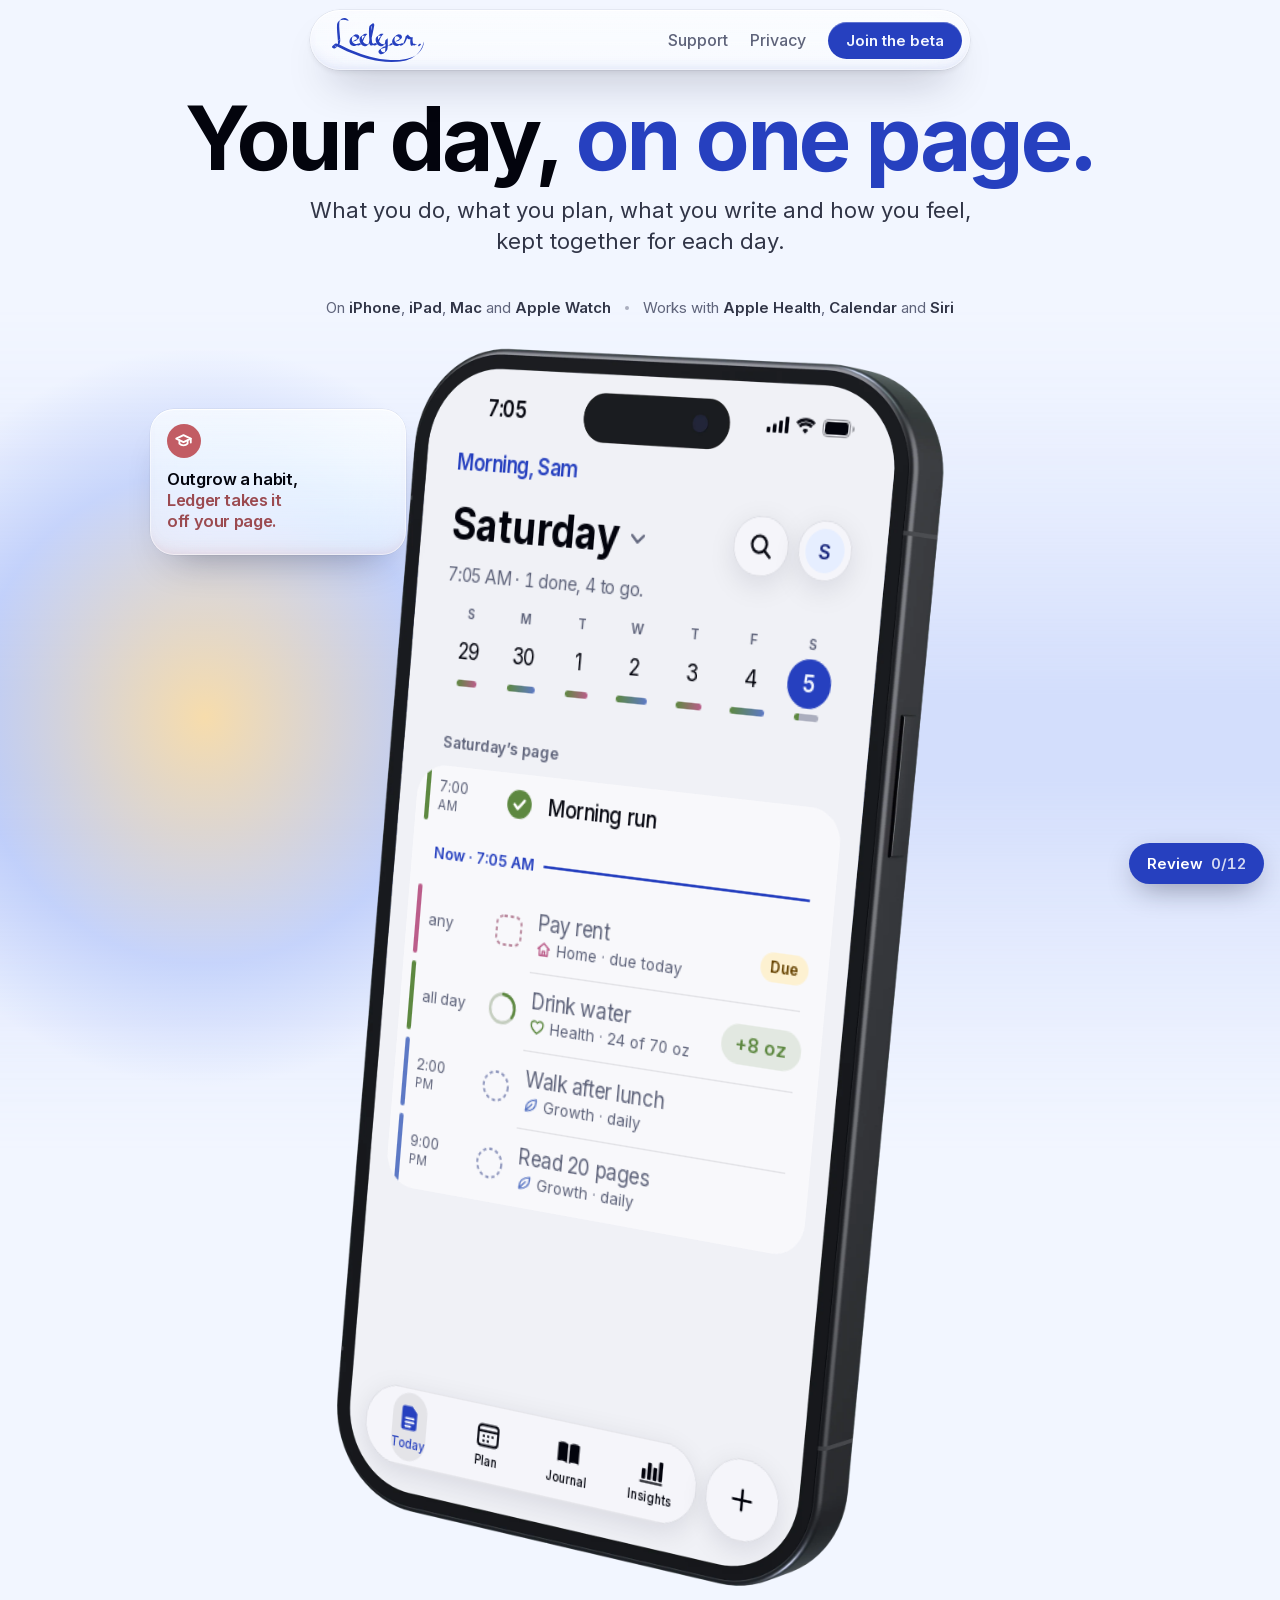
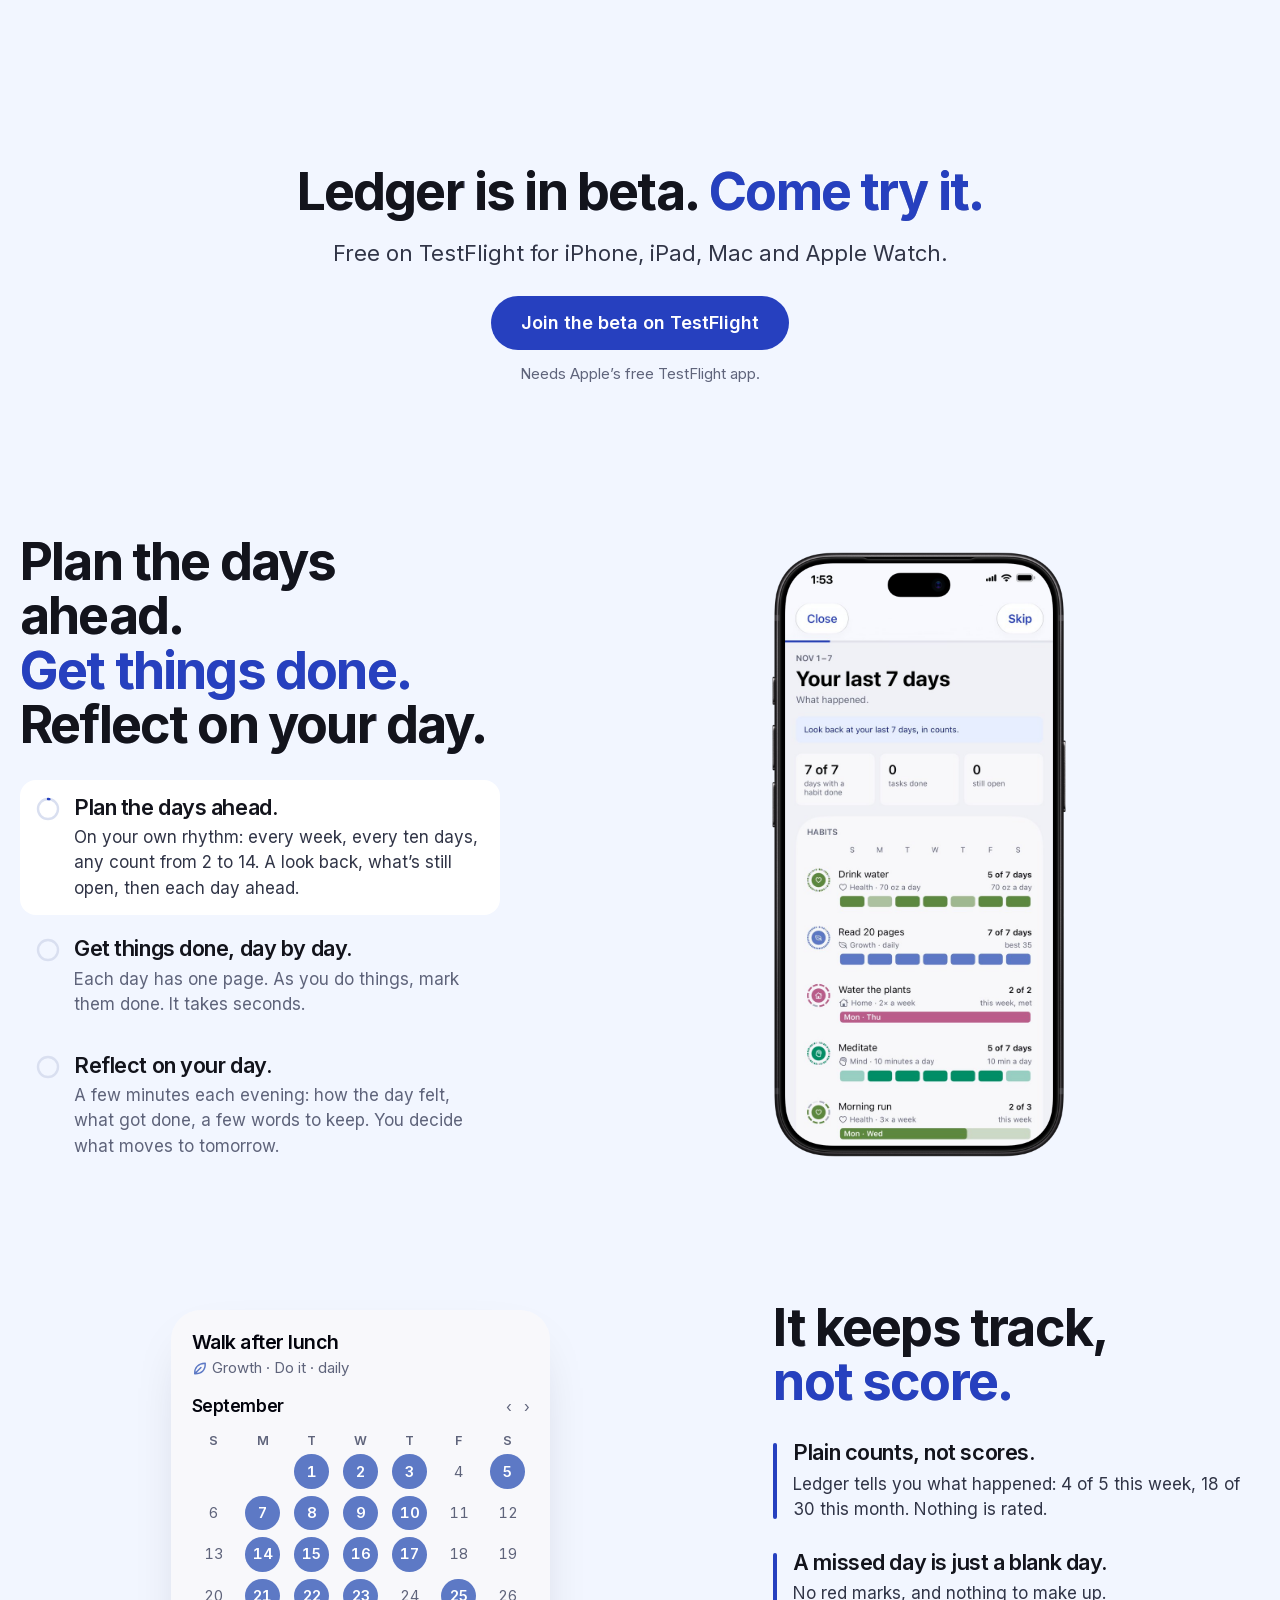
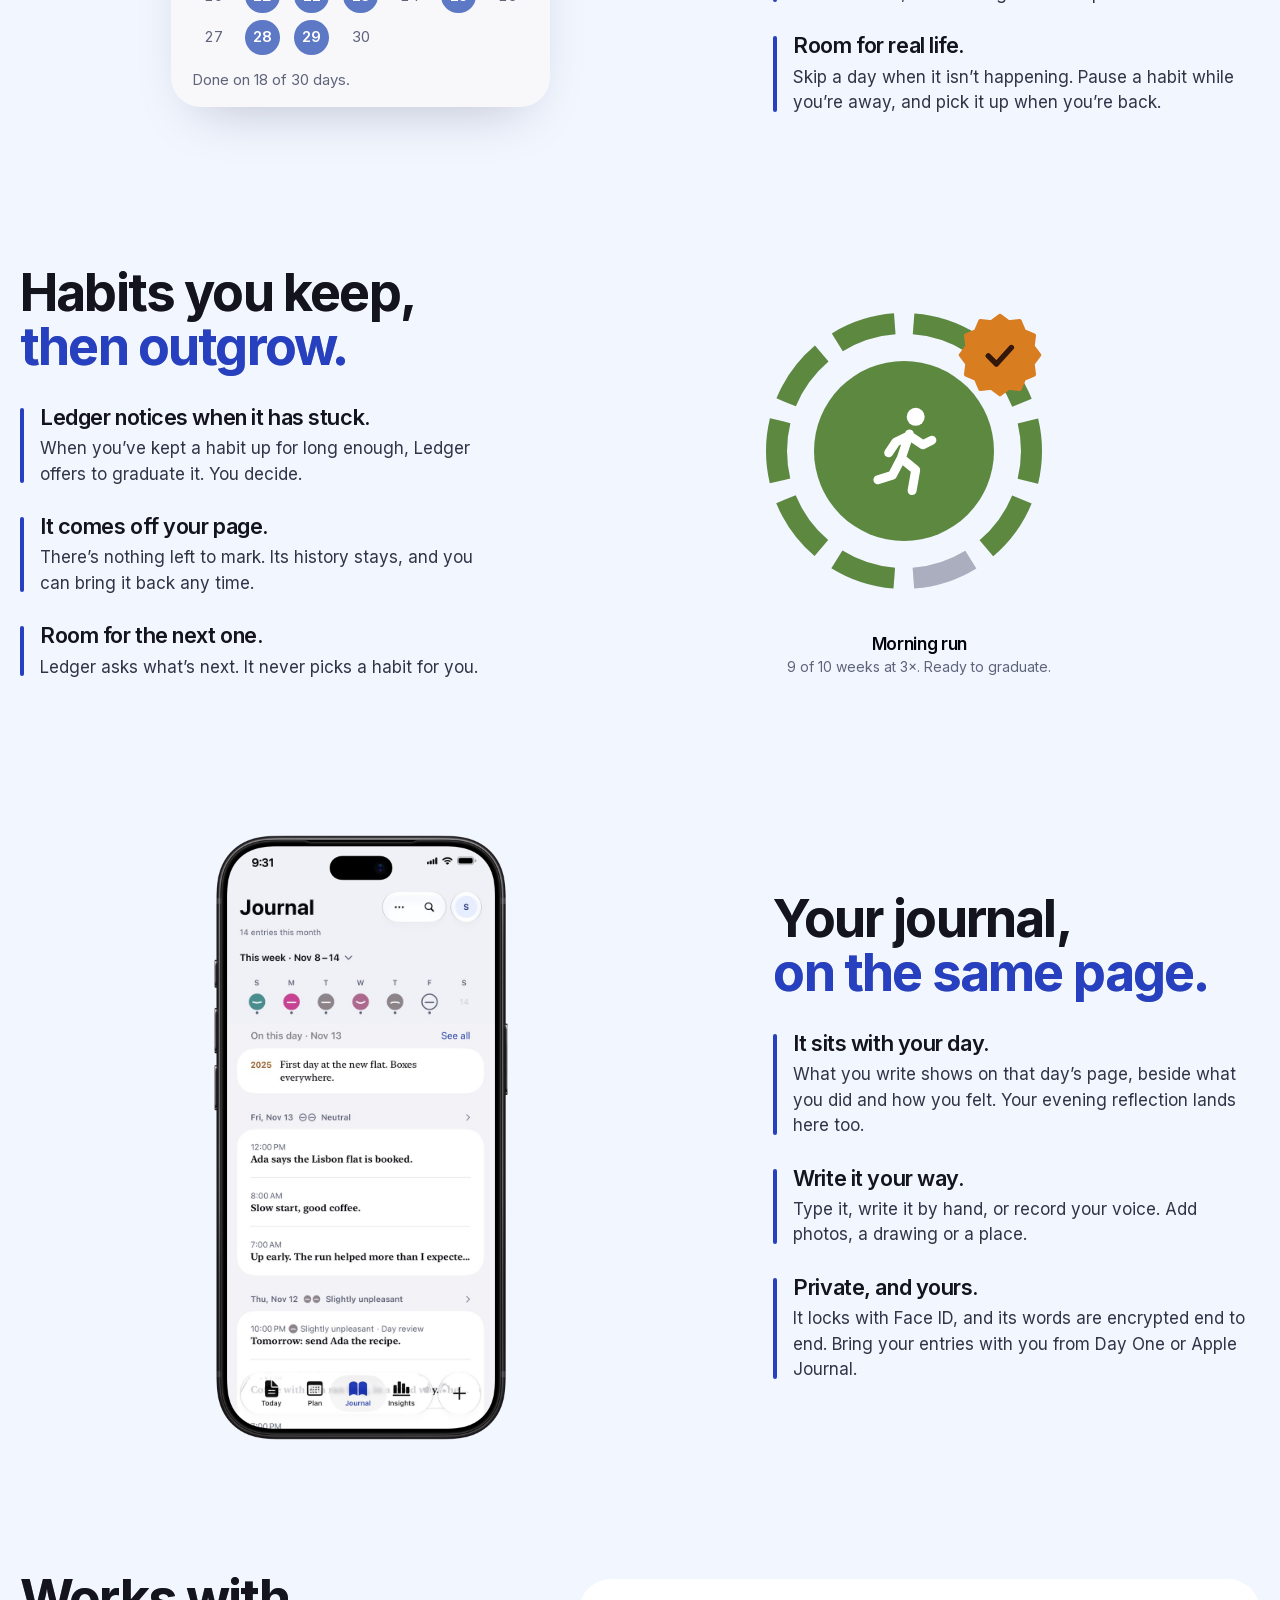
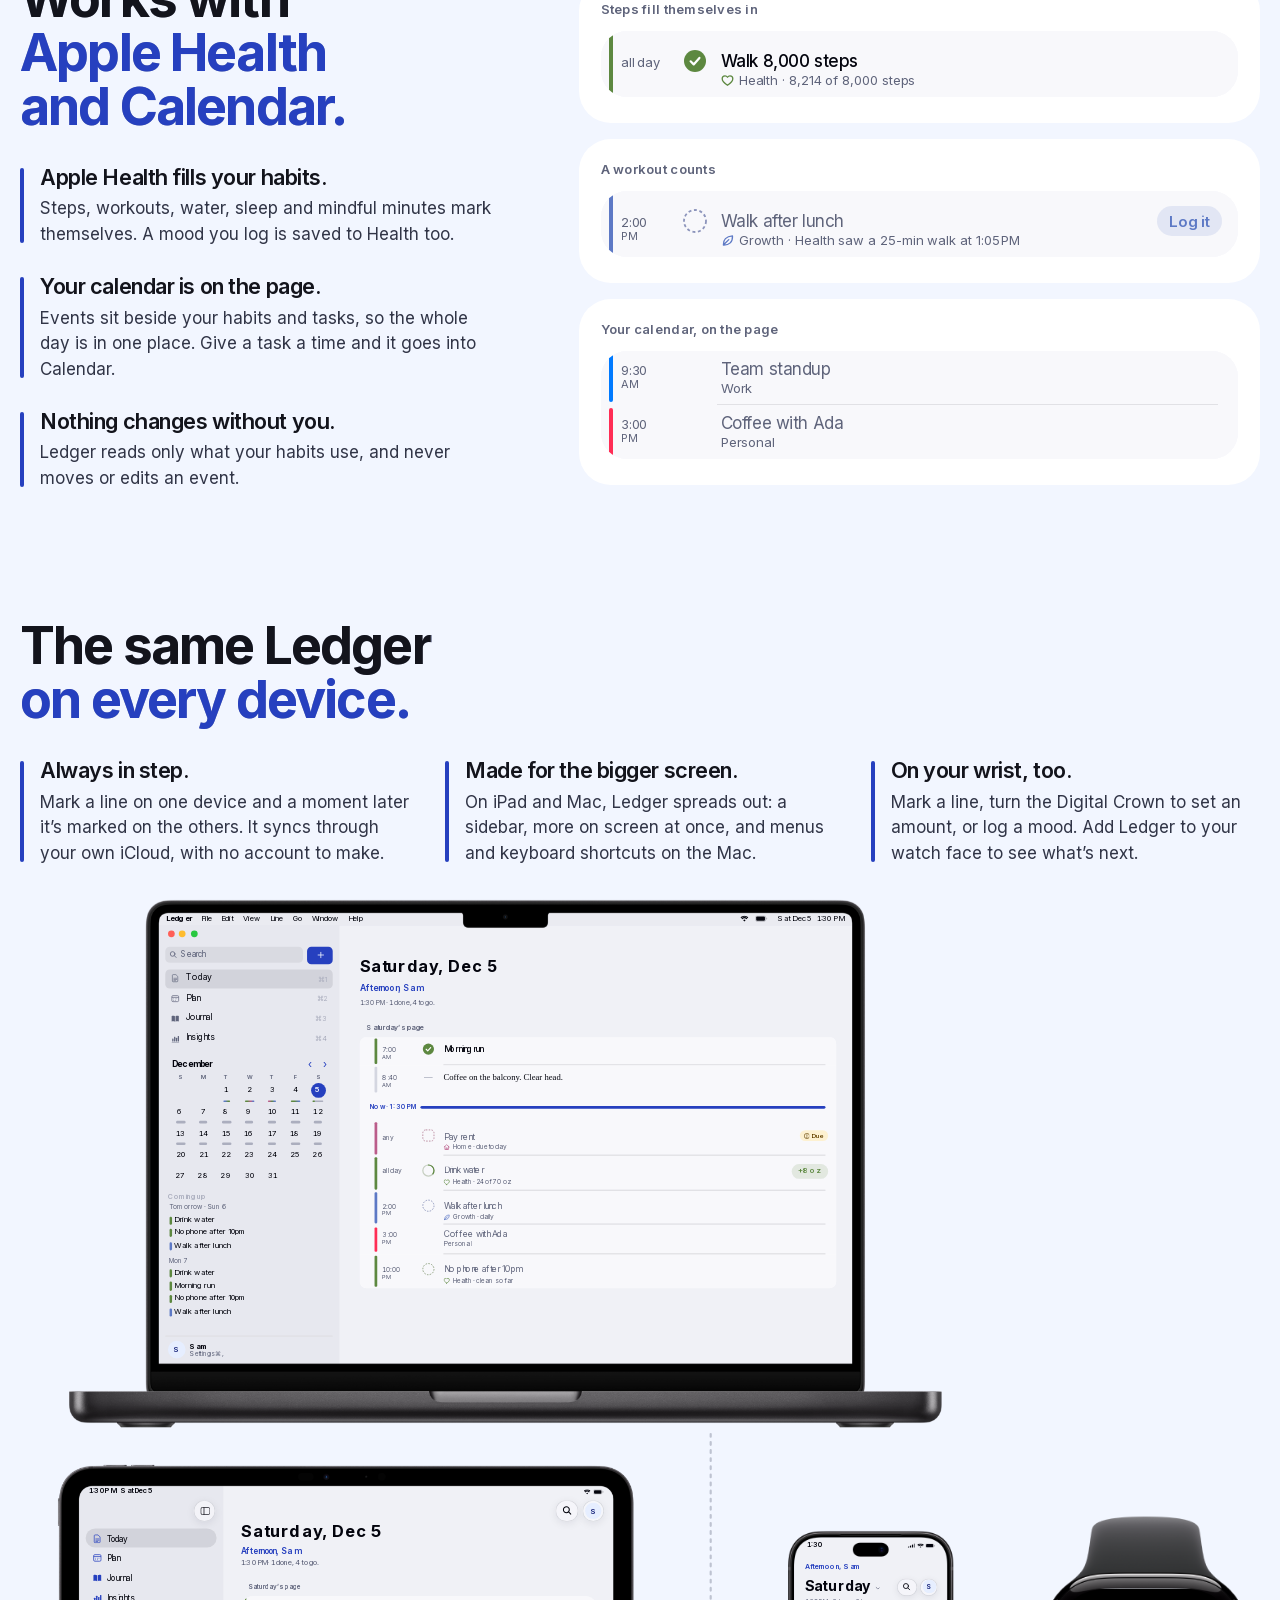
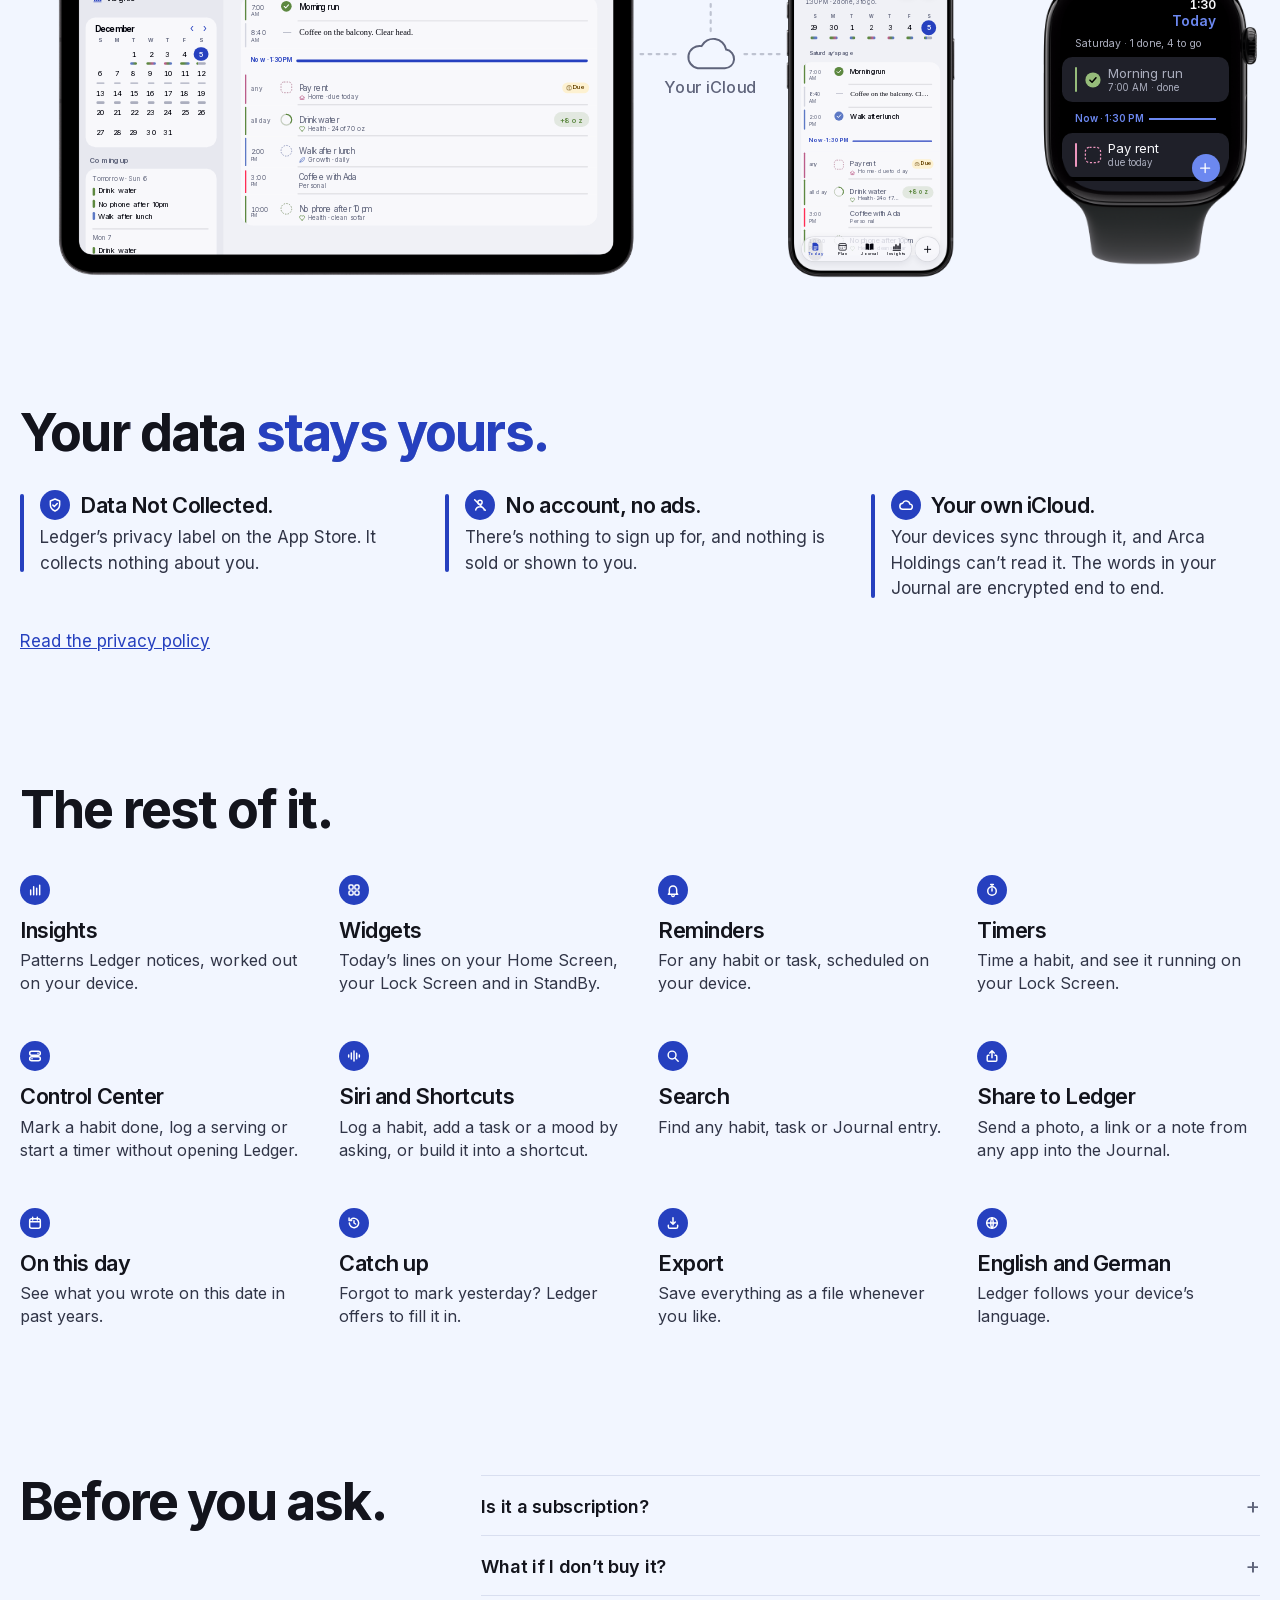
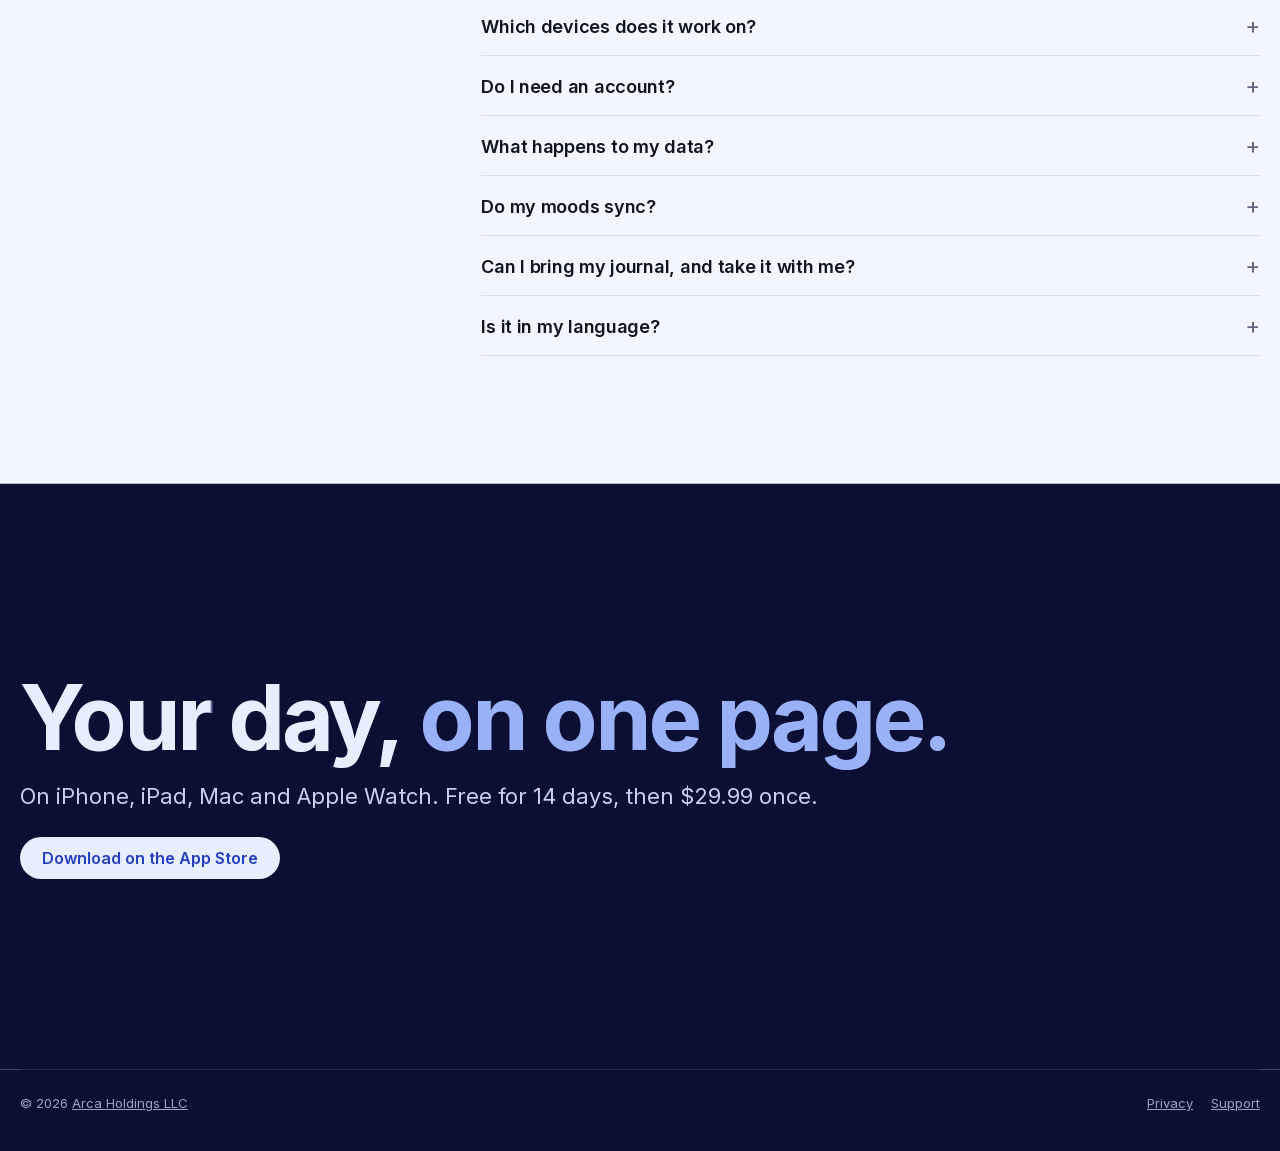
==== commit e2a2a4e1: "Preview: day-page @ b1b1a9d (price section and Price tab cut) Co-Authored-By: Claude Fable 5.2 <nore" ====
--- a/docs/index.html
+++ b/docs/index.html
@@ -1,5 +1,5 @@
 <!doctype html>
-<html lang="en" data-built="day-page @ 00e1bcb, Nov 12">
+<html lang="en" data-built="day-page @ b1b1a9d, Nov 13">
 <head>
 <meta name="robots" content="noindex, nofollow">
 <meta charset="utf-8">
@@ -9,8 +9,8 @@
 <meta name="color-scheme" content="light">
 <meta name="theme-color" content="#F2F6FF">
 <link rel="canonical" href="https://keepingledger.com/">
-<link rel="icon" type="image/png" href="images/favicon.png?v=00e1bcb">
-<link rel="apple-touch-icon" href="images/apple-touch-icon.png?v=00e1bcb">
+<link rel="icon" type="image/png" href="images/favicon.png?v=b1b1a9d">
+<link rel="apple-touch-icon" href="images/apple-touch-icon.png?v=b1b1a9d">
 <meta property="og:type" content="website">
 <meta property="og:title" content="Ledger: Habit and Mood Tracker · Your day, on one page">
 <meta property="og:description" content="A habit and mood tracker with tasks and a journal, kept together for each day. Ledger reports what happened and never grades it.">
@@ -38,24 +38,24 @@
   ]
 }
 </script>
-<link rel="preload" as="image" href="images/hero/phone.webp?v=00e1bcb" type="image/webp" fetchpriority="high">
-<link rel="stylesheet" href="home.css?v=00e1bcb">
-<link rel="stylesheet" href="day.css?v=00e1bcb">
-<link rel="stylesheet" href="bar.css?v=00e1bcb">
-<link rel="stylesheet" href="hero.css?v=00e1bcb">
-<script src="hero.js?v=00e1bcb" defer></script>
-<script src="home.js?v=00e1bcb" defer></script>
-<script src="motion.js?v=00e1bcb" defer></script>
-<script src="day.js?v=00e1bcb" defer></script>
-<link rel="stylesheet" href="review.css?v=00e1bcb">
-<script src="review.js?v=00e1bcb" defer></script>
+<link rel="preload" as="image" href="images/hero/phone.webp?v=b1b1a9d" type="image/webp" fetchpriority="high">
+<link rel="stylesheet" href="home.css?v=b1b1a9d">
+<link rel="stylesheet" href="day.css?v=b1b1a9d">
+<link rel="stylesheet" href="bar.css?v=b1b1a9d">
+<link rel="stylesheet" href="hero.css?v=b1b1a9d">
+<script src="hero.js?v=b1b1a9d" defer></script>
+<script src="home.js?v=b1b1a9d" defer></script>
+<script src="motion.js?v=b1b1a9d" defer></script>
+<script src="day.js?v=b1b1a9d" defer></script>
+<link rel="stylesheet" href="review.css?v=b1b1a9d">
+<script src="review.js?v=b1b1a9d" defer></script>
 </head>
 <body>
 <div class="site">
   <header class="top">
-    <a class="brand" href="./"><img src="images/wordmark.svg?v=00e1bcb" alt="Ledger" width="132" height="63"><img class="mist" src="images/wordmark-mist.svg?v=00e1bcb" alt="" width="132" height="63" aria-hidden="true"></a>
-    <nav aria-label="Pages"><a href="#price">Price</a><a href="support">Support</a><a href="privacy">Privacy</a></nav>
-    <a class="get" data-when="beta" href="https://testflight.apple.com/join/m8k2vuhh"><span class="long">Join the beta</span><span class="short">Beta</span></a><a class="get" data-when="launch" href="#" data-launch="App Store link"><span class="long">Download app</span><span class="short">Download</span></a>
+    <a class="brand" href="./"><img src="images/wordmark.svg?v=b1b1a9d" alt="Ledger" width="132" height="63"><img class="mist" src="images/wordmark-mist.svg?v=b1b1a9d" alt="" width="132" height="63" aria-hidden="true"></a>
+    <nav aria-label="Pages"><a href="support">Support</a><a href="privacy">Privacy</a></nav>
+    <a class="get" data-when="beta" href="https://testflight.apple.com/join/m8k2vuhh">Join the beta</a><a class="get" data-when="launch" href="#" data-launch="App Store link">Download app</a>
   </header>
 
   <!-- Below the hero, each section's heading starts in pencil and is inked as it comes into view (day.css, day.js). -->
@@ -70,8 +70,8 @@
     <div class="hx-stage" id="hxStage">
       <div class="hx-scene" id="hxScene">
         <div class="hx-phone" role="img" aria-label="An iPhone playing a day in Ledger: a habit is marked done, another is added by typing one sentence, a walk is filled in from Apple Health, the evening’s day review is answered, an open task moves to tomorrow, and tomorrow’s page appears.">
-          <div class="hx-app" id="hxApp"><img src="images/clips/today-light.jpg?v=00e1bcb" alt="" width="664" height="1440"></div>
-          <img src="images/hero/phone.webp?v=00e1bcb" alt="" width="1464" height="2967" fetchpriority="high">
+          <div class="hx-app" id="hxApp"><img src="images/clips/today-light.jpg?v=b1b1a9d" alt="" width="664" height="1440"></div>
+          <img src="images/hero/phone.webp?v=b1b1a9d" alt="" width="1464" height="2967" fetchpriority="high">
         </div>
       </div>
       <div class="hx-rail"><ul class="hx-cards" aria-label="What Ledger does">
@@ -97,7 +97,7 @@
     <div class="join-in" data-when="launch">
       <h2>Try Ledger <b>free for two weeks.</b></h2>
       <p class="join-line">Then $29.99 once. No subscription, no account.</p>
-      <a class="join-badge" href="#" data-launch="App Store link"><img src="images/app-store-badge.svg?v=00e1bcb" alt="Download on the App Store" width="168" height="56"></a>
+      <a class="join-badge" href="#" data-launch="App Store link"><img src="images/app-store-badge.svg?v=b1b1a9d" alt="Download on the App Store" width="168" height="56"></a>
       <p class="join-small">On iPhone, iPad, Mac and Apple Watch.</p>
     </div>
   </section>
@@ -122,12 +122,12 @@
     <div class="days-stage">
       <div class="days-phone">
         <div class="days-screen">
-          <img class="days-view is-on" data-step="0" src="images/clips/pace-light.jpg?v=00e1bcb" loading="lazy" alt="Planning in Ledger: a look back at the last 7 days, in counts, before planning the days ahead.">
-          <img class="days-view" data-step="1" src="images/clips/today-light.jpg?v=00e1bcb" loading="lazy" alt="Ledger’s Today page: the day’s lines on one page, with the ones already done above a Now line.">
-          <img class="days-view" data-step="2" data-frame="0" src="images/clips/review-1.jpg?v=00e1bcb" loading="lazy" alt="Ledger’s day review, in four steps. First: how the day felt.">
-          <img class="days-view" data-step="2" data-frame="1" src="images/clips/review-2.jpg?v=00e1bcb" loading="lazy" alt="Second: what got done, and what wasn’t marked.">
-          <img class="days-view" data-step="2" data-frame="2" src="images/clips/review-3.jpg?v=00e1bcb" loading="lazy" alt="Third: a few words to keep.">
-          <img class="days-view" data-step="2" data-frame="3" src="images/clips/review-4.jpg?v=00e1bcb" loading="lazy" alt="Fourth: what is still open, and where it goes tomorrow.">
+          <img class="days-view is-on" data-step="0" src="images/clips/pace-light.jpg?v=b1b1a9d" loading="lazy" alt="Planning in Ledger: a look back at the last 7 days, in counts, before planning the days ahead.">
+          <img class="days-view" data-step="1" src="images/clips/today-light.jpg?v=b1b1a9d" loading="lazy" alt="Ledger’s Today page: the day’s lines on one page, with the ones already done above a Now line.">
+          <img class="days-view" data-step="2" data-frame="0" src="images/clips/review-1.jpg?v=b1b1a9d" loading="lazy" alt="Ledger’s day review, in four steps. First: how the day felt.">
+          <img class="days-view" data-step="2" data-frame="1" src="images/clips/review-2.jpg?v=b1b1a9d" loading="lazy" alt="Second: what got done, and what wasn’t marked.">
+          <img class="days-view" data-step="2" data-frame="2" src="images/clips/review-3.jpg?v=b1b1a9d" loading="lazy" alt="Third: a few words to keep.">
+          <img class="days-view" data-step="2" data-frame="3" src="images/clips/review-4.jpg?v=b1b1a9d" loading="lazy" alt="Fourth: what is still open, and where it goes tomorrow.">
         </div>
       </div>
     </div>
@@ -182,7 +182,7 @@
     <div class="tile bare">
       <div class="days-phone solo">
         <div class="days-screen">
-          <img class="days-view is-on" loading="lazy" src="images/clips/journal-light.jpg?v=00e1bcb" alt="Ledger’s Journal: this week’s moods along the top, then each day’s entries in your own words.">
+          <img class="days-view is-on" loading="lazy" src="images/clips/journal-light.jpg?v=b1b1a9d" alt="Ledger’s Journal: this week’s moods along the top, then each day’s entries in your own words.">
         </div>
       </div>
     </div>
@@ -266,26 +266,6 @@
     </div>
   </section>
 
-  <section class="pay" id="price" aria-labelledby="h-price">
-    <div class="copy">
-      <h2 id="h-price">Try it, <b>then pay once.</b></h2>
-      <p>Ledger is free to download, with 14 days to try everything. After that, Ledger Lifetime is $29.99, once, with every future feature. There’s no subscription.</p>
-      <p>If you don’t buy it, what you’ve written stays yours: you can still read and export everything.</p>
-    </div>
-    <div class="price" aria-label="Ledger Lifetime, $29.99 once">
-      <span class="k">Ledger Lifetime</span>
-      <div class="amt"><b>$29.99</b><span>once</span></div>
-      <ul>
-        <li><svg viewBox="0 0 18 18" fill="none" stroke="currentColor" stroke-width="1.8" stroke-linecap="round" stroke-linejoin="round" aria-hidden="true"><path d="m4.5 9.4 3 3 6-6.6"/></svg>14 days to try everything first</li>
-        <li><svg viewBox="0 0 18 18" fill="none" stroke="currentColor" stroke-width="1.8" stroke-linecap="round" stroke-linejoin="round" aria-hidden="true"><path d="m4.5 9.4 3 3 6-6.6"/></svg>iPhone, iPad, Mac and Apple Watch</li>
-        <li><svg viewBox="0 0 18 18" fill="none" stroke="currentColor" stroke-width="1.8" stroke-linecap="round" stroke-linejoin="round" aria-hidden="true"><path d="m4.5 9.4 3 3 6-6.6"/></svg>Every feature, including future ones</li>
-        <li><svg viewBox="0 0 18 18" fill="none" stroke="currentColor" stroke-width="1.8" stroke-linecap="round" stroke-linejoin="round" aria-hidden="true"><path d="m4.5 9.4 3 3 6-6.6"/></svg>No subscription and no account</li>
-      </ul>
-      <p class="fine">US price. Your local price shows on the App Store.</p>
-      <a class="btn" href="#" data-launch="App Store link">Download on the App Store</a>
-    </div>
-  </section>
-
   <section class="faq" id="faq" aria-labelledby="h-faq">
     <h2 id="h-faq">Before you ask.</h2>
     <div class="qs">
@@ -313,9 +293,9 @@
   </footer>
 
 </div>
-<template id="tpl-a"><link rel="stylesheet" href="motion.css?v=00e1bcb"><div class="tile bare" role="group" aria-label="Ledger's Today page on a Mac, an iPad and an iPhone. Ticking a line on one ticks it on the others."><div class="stage-wrap" id="wrapA"><div class="stage wide" id="stageA"></div></div></div></template>
-<template id="tpl-w"><link rel="stylesheet" href="motion.css?v=00e1bcb"><div class="tile bare" role="group" aria-label="Ledger's Today page on an Apple Watch. Tap a line to mark it."><div class="watch-solo" id="watchOnly"></div></div></template>
-
-  <script src="days.js?v=00e1bcb" defer></script>
+<template id="tpl-a"><link rel="stylesheet" href="motion.css?v=b1b1a9d"><div class="tile bare" role="group" aria-label="Ledger's Today page on a Mac, an iPad and an iPhone. Ticking a line on one ticks it on the others."><div class="stage-wrap" id="wrapA"><div class="stage wide" id="stageA"></div></div></div></template>
+<template id="tpl-w"><link rel="stylesheet" href="motion.css?v=b1b1a9d"><div class="tile bare" role="group" aria-label="Ledger's Today page on an Apple Watch. Tap a line to mark it."><div class="watch-solo" id="watchOnly"></div></div></template>
+
+  <script src="days.js?v=b1b1a9d" defer></script>
 </body>
 </html>
--- a/docs/bar.css
+++ b/docs/bar.css
@@ -29,7 +29,6 @@
 .top nav a[aria-current="page"] { color: #13141C; font-weight: 600; }
 .top .get { flex: none; display: inline-flex; align-items: center; padding: 11px 18px; border-radius: 999px; background: var(--accent, #2640BF); color: #F2F6FF; font-size: 15px; font-weight: 600; line-height: 1; text-decoration: none; white-space: nowrap;
   box-shadow: inset 0 1px 0 rgba(255, 255, 255, .28); transition: transform 200ms cubic-bezier(.25, 1, .5, 1), box-shadow 200ms ease, background 250ms ease, color 250ms ease; }
-.top .get .short { display: none; }
 .top .get:active { transform: scale(.97); }
 .top a:focus-visible { outline: 2px solid var(--accent, #2640BF); outline-offset: 3px; border-radius: 8px; }
 @media (hover: hover) { .top .get:hover { transform: translateY(-1px); box-shadow: inset 0 1px 0 rgba(255, 255, 255, .28), 0 10px 22px -10px rgba(38, 64, 191, .7); } }
@@ -49,16 +48,13 @@
   .top { padding: 7px 7px 7px 14px; gap: 8px 12px; }
   .top .brand img { width: 74px; }
   .top nav { gap: 13px; font-size: 15px; }
-  .top .get { padding: 10px 14px; } .top .get .long { display: none; } .top .get .short { display: inline; }
-  .top .get[data-when="launch"] { padding: 10px 11px; font-size: 14px; }   /* "Download" is longer than "Beta": a little tighter so it fits a small phone */
+  .top .get { padding: 10px 14px; }
 }
-/* "Download app" in full wherever it fits: down to 440 px. Narrower than that, "Download". */
-@media (min-width: 440px) and (max-width: 560px) { .top .get[data-when="launch"] .long { display: inline; } .top .get[data-when="launch"] .short { display: none; } }
-/* Small phones: everything a little closer, so the launch button's "Download" fits beside the three links */
+/* Small phones: everything a little closer, so the button's words ("Join the beta", "Download app") fit in full */
 @media (max-width: 430px) {
   .top { padding-left: 12px; gap: 8px 9px; }
   .top .brand img { width: 68px; }
-  .top nav { gap: 8px; font-size: 14px; }
-  .top .get[data-when="launch"] { padding: 10px 10px; }
+  .top nav { gap: 9px; font-size: 14px; }
+  .top .get { padding: 10px 11px; font-size: 14px; }
 }
 @media (prefers-reduced-motion: reduce) { .top, .top *, .top::before { transition: none; } }
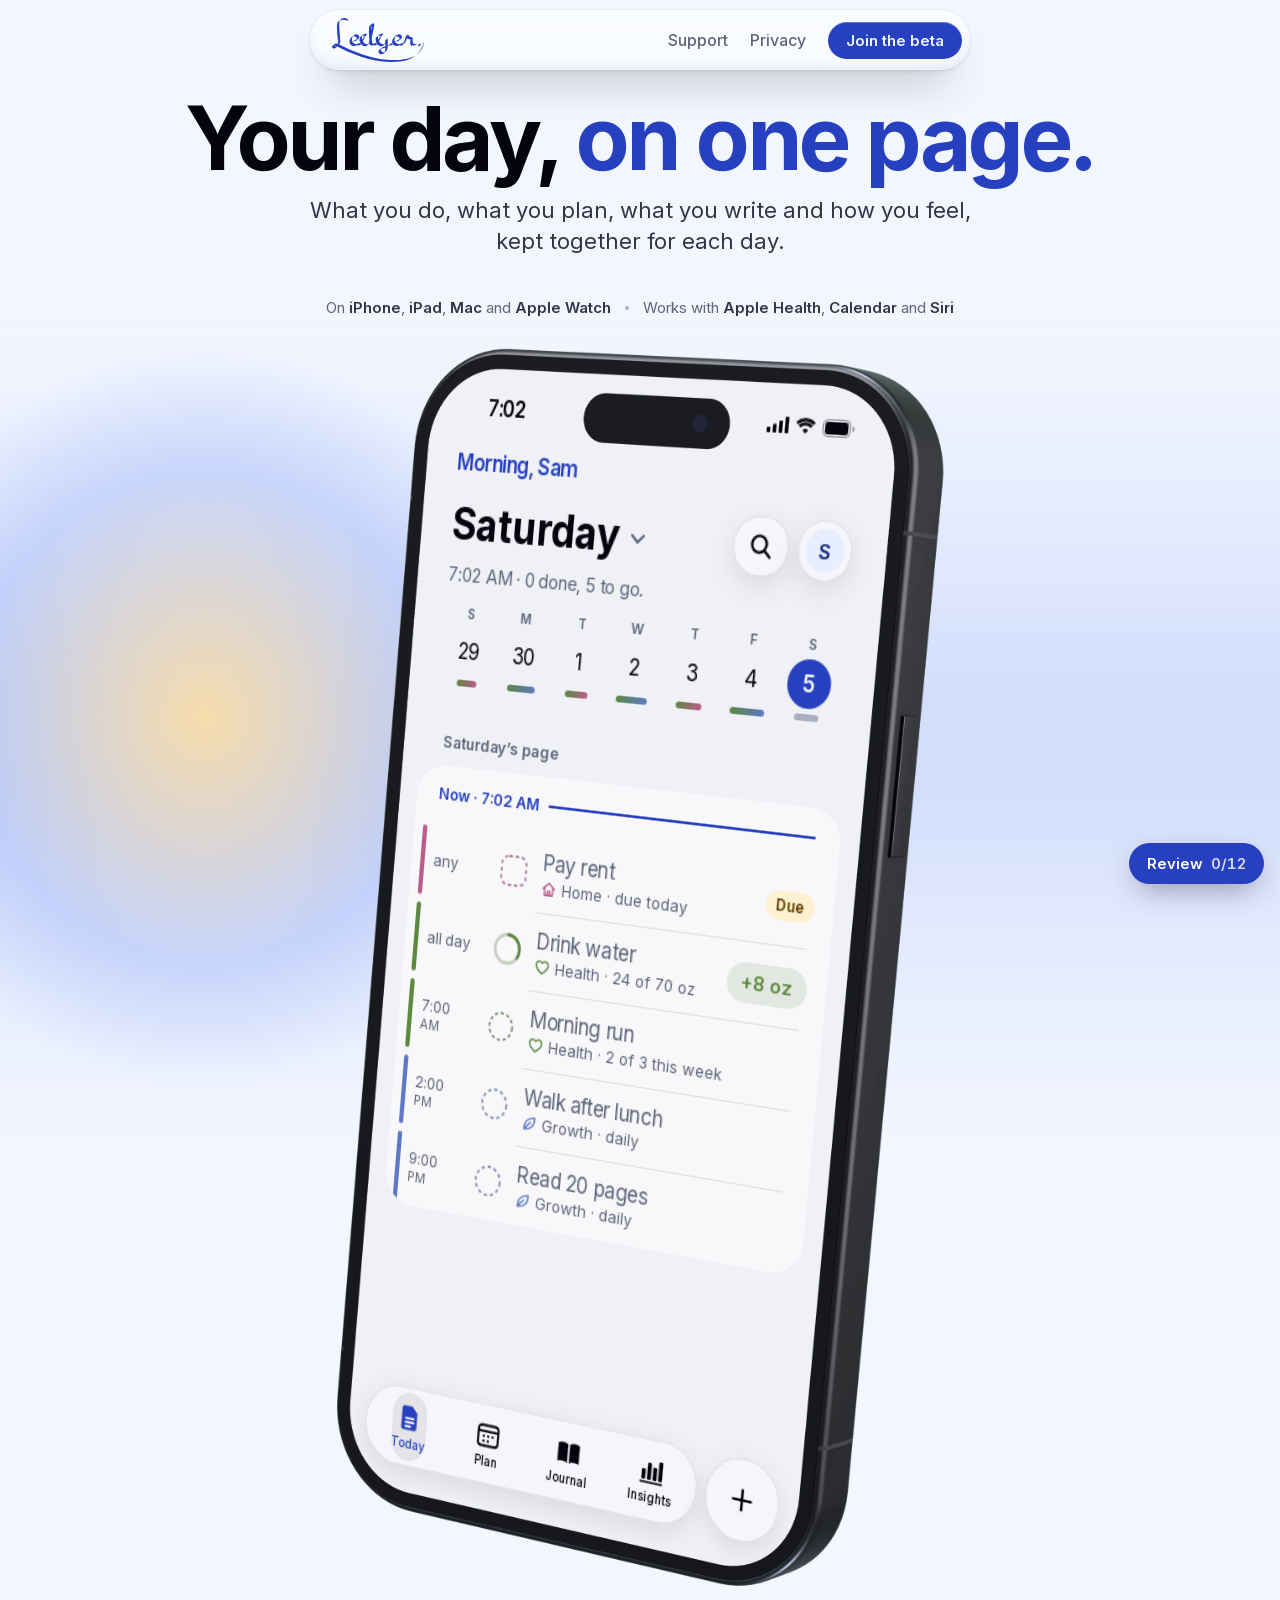
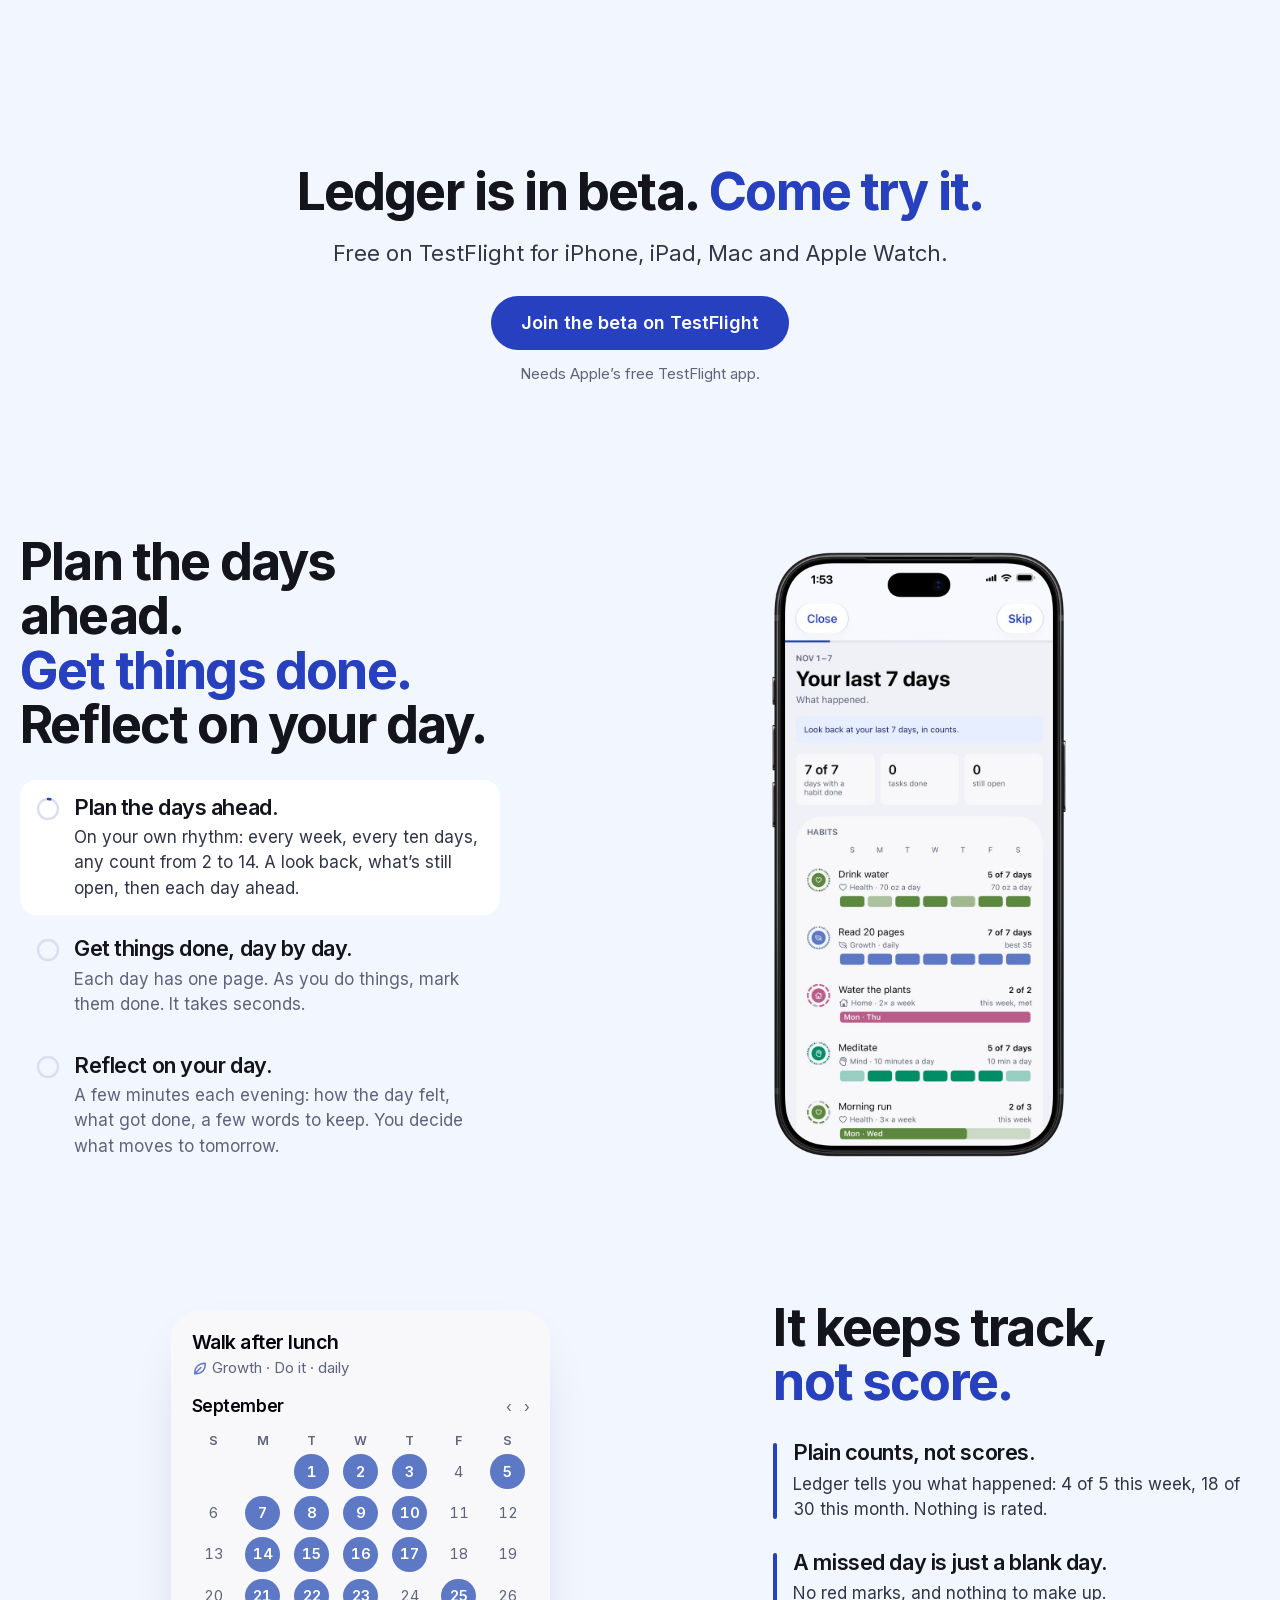
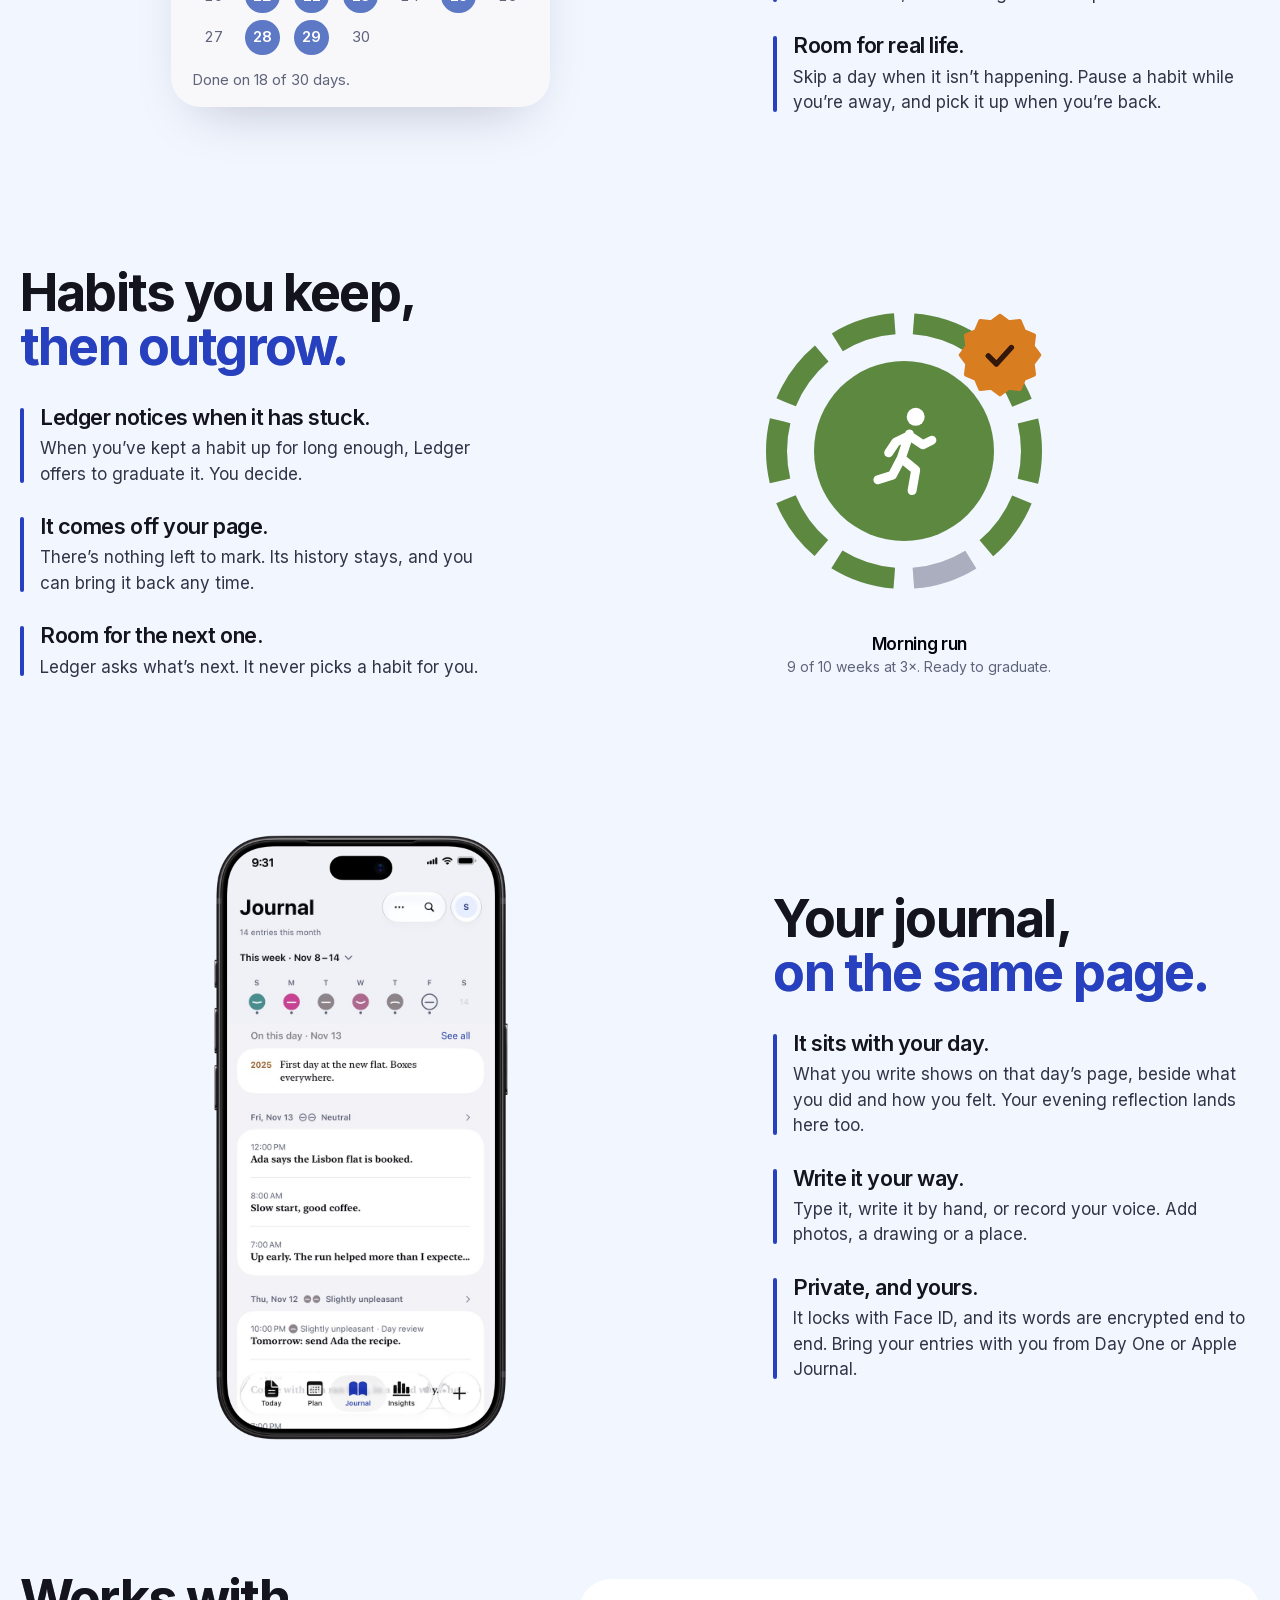
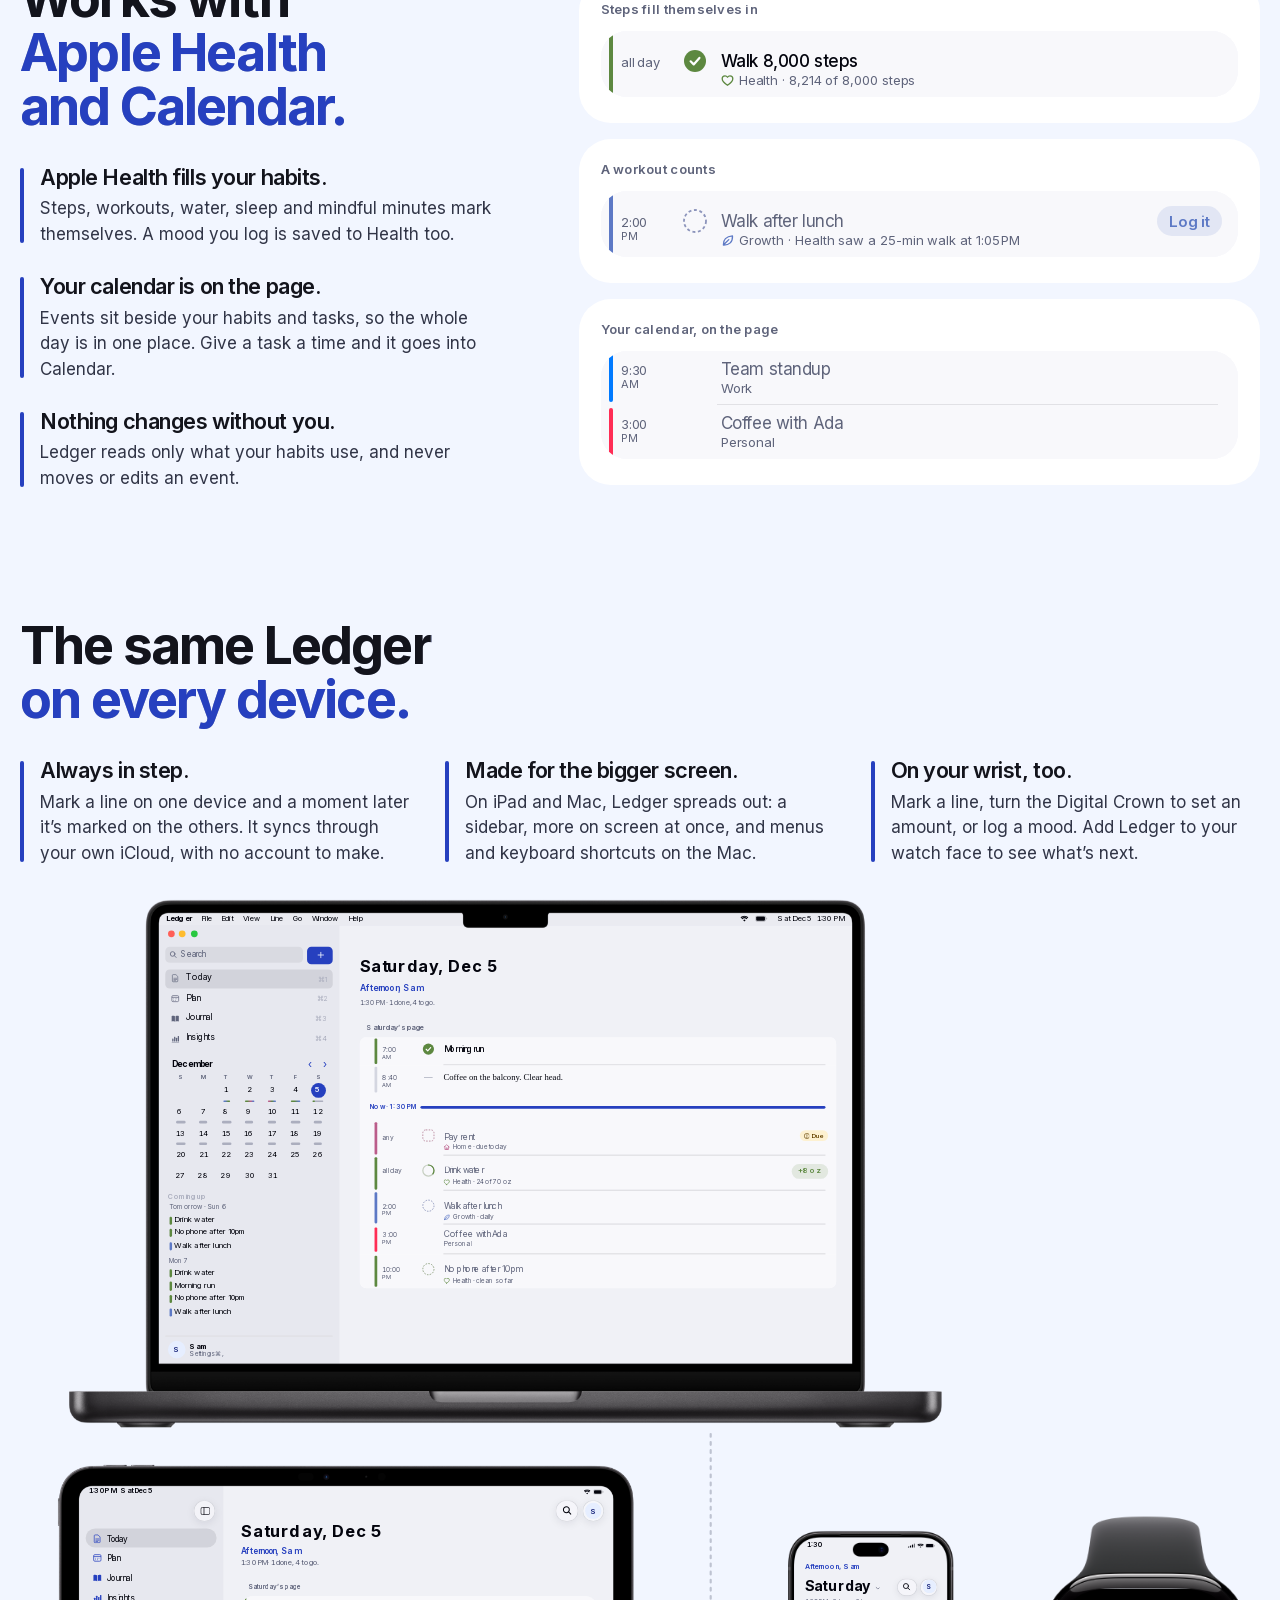
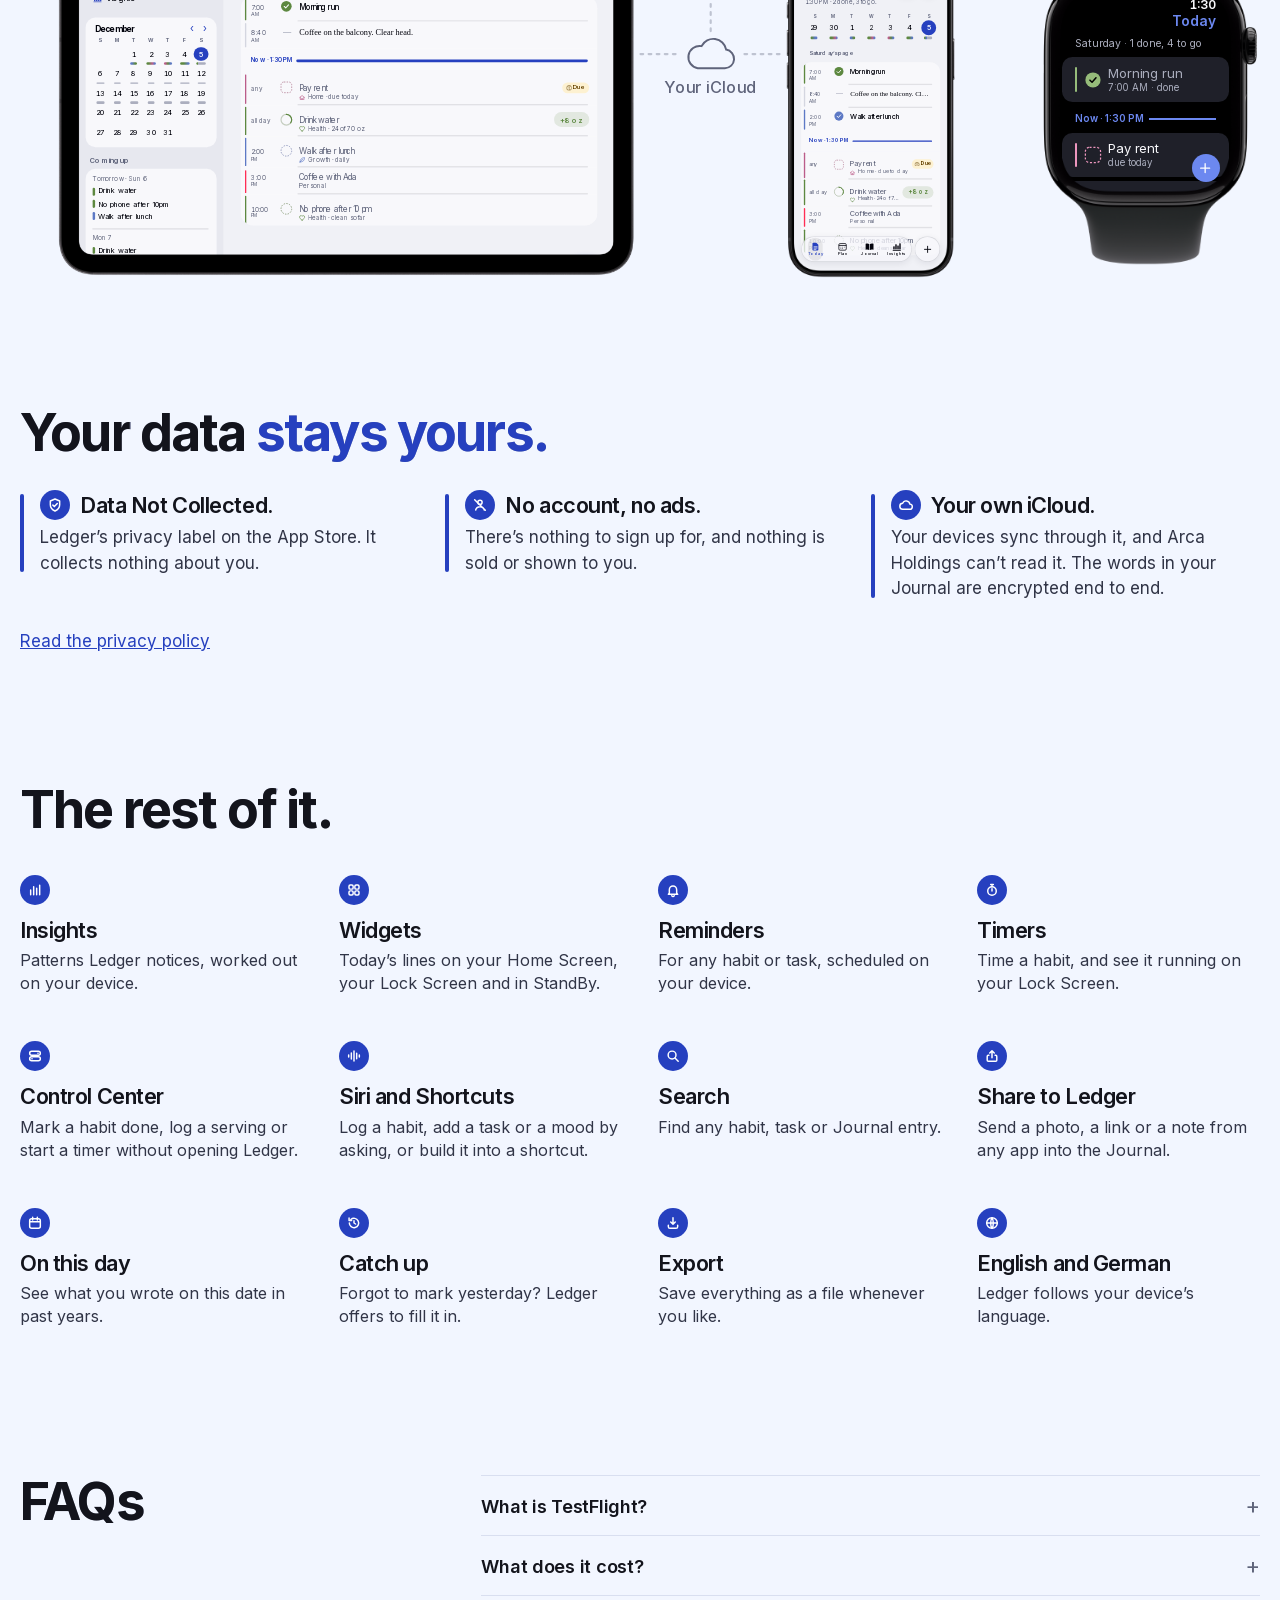
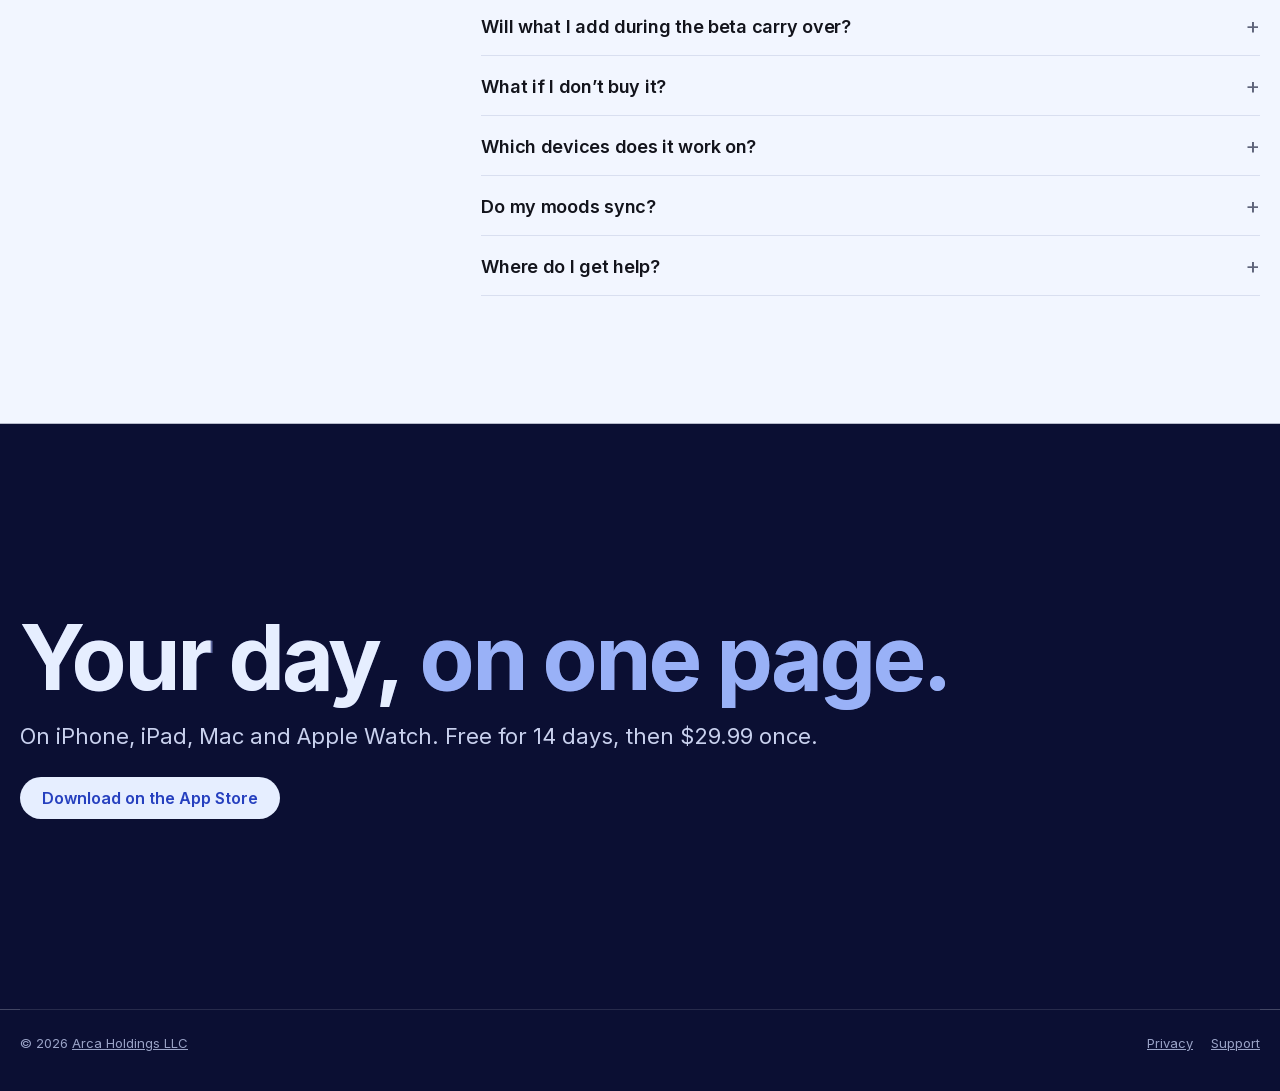
==== commit 1fd71bb1: "Preview: FAQs section (site 2eaf8dc) Co-Authored-By: Claude Fable 5.2 <noreply@anthropic.com>" ====
--- a/docs/index.html
+++ b/docs/index.html
@@ -1,5 +1,5 @@
 <!doctype html>
-<html lang="en" data-built="day-page @ b1b1a9d, Nov 13">
+<html lang="en" data-built="day-page @ 2eaf8dc, Nov 13">
 <head>
 <meta name="robots" content="noindex, nofollow">
 <meta charset="utf-8">
@@ -9,8 +9,8 @@
 <meta name="color-scheme" content="light">
 <meta name="theme-color" content="#F2F6FF">
 <link rel="canonical" href="https://keepingledger.com/">
-<link rel="icon" type="image/png" href="images/favicon.png?v=b1b1a9d">
-<link rel="apple-touch-icon" href="images/apple-touch-icon.png?v=b1b1a9d">
+<link rel="icon" type="image/png" href="images/favicon.png?v=2eaf8dc">
+<link rel="apple-touch-icon" href="images/apple-touch-icon.png?v=2eaf8dc">
 <meta property="og:type" content="website">
 <meta property="og:title" content="Ledger: Habit and Mood Tracker · Your day, on one page">
 <meta property="og:description" content="A habit and mood tracker with tasks and a journal, kept together for each day. Ledger reports what happened and never grades it.">
@@ -38,22 +38,22 @@
   ]
 }
 </script>
-<link rel="preload" as="image" href="images/hero/phone.webp?v=b1b1a9d" type="image/webp" fetchpriority="high">
-<link rel="stylesheet" href="home.css?v=b1b1a9d">
-<link rel="stylesheet" href="day.css?v=b1b1a9d">
-<link rel="stylesheet" href="bar.css?v=b1b1a9d">
-<link rel="stylesheet" href="hero.css?v=b1b1a9d">
-<script src="hero.js?v=b1b1a9d" defer></script>
-<script src="home.js?v=b1b1a9d" defer></script>
-<script src="motion.js?v=b1b1a9d" defer></script>
-<script src="day.js?v=b1b1a9d" defer></script>
-<link rel="stylesheet" href="review.css?v=b1b1a9d">
-<script src="review.js?v=b1b1a9d" defer></script>
+<link rel="preload" as="image" href="images/hero/phone.webp?v=2eaf8dc" type="image/webp" fetchpriority="high">
+<link rel="stylesheet" href="home.css?v=2eaf8dc">
+<link rel="stylesheet" href="day.css?v=2eaf8dc">
+<link rel="stylesheet" href="bar.css?v=2eaf8dc">
+<link rel="stylesheet" href="hero.css?v=2eaf8dc">
+<script src="hero.js?v=2eaf8dc" defer></script>
+<script src="home.js?v=2eaf8dc" defer></script>
+<script src="motion.js?v=2eaf8dc" defer></script>
+<script src="day.js?v=2eaf8dc" defer></script>
+<link rel="stylesheet" href="review.css?v=2eaf8dc">
+<script src="review.js?v=2eaf8dc" defer></script>
 </head>
 <body>
 <div class="site">
   <header class="top">
-    <a class="brand" href="./"><img src="images/wordmark.svg?v=b1b1a9d" alt="Ledger" width="132" height="63"><img class="mist" src="images/wordmark-mist.svg?v=b1b1a9d" alt="" width="132" height="63" aria-hidden="true"></a>
+    <a class="brand" href="./"><img src="images/wordmark.svg?v=2eaf8dc" alt="Ledger" width="132" height="63"><img class="mist" src="images/wordmark-mist.svg?v=2eaf8dc" alt="" width="132" height="63" aria-hidden="true"></a>
     <nav aria-label="Pages"><a href="support">Support</a><a href="privacy">Privacy</a></nav>
     <a class="get" data-when="beta" href="https://testflight.apple.com/join/m8k2vuhh">Join the beta</a><a class="get" data-when="launch" href="#" data-launch="App Store link">Download app</a>
   </header>
@@ -70,8 +70,8 @@
     <div class="hx-stage" id="hxStage">
       <div class="hx-scene" id="hxScene">
         <div class="hx-phone" role="img" aria-label="An iPhone playing a day in Ledger: a habit is marked done, another is added by typing one sentence, a walk is filled in from Apple Health, the evening’s day review is answered, an open task moves to tomorrow, and tomorrow’s page appears.">
-          <div class="hx-app" id="hxApp"><img src="images/clips/today-light.jpg?v=b1b1a9d" alt="" width="664" height="1440"></div>
-          <img src="images/hero/phone.webp?v=b1b1a9d" alt="" width="1464" height="2967" fetchpriority="high">
+          <div class="hx-app" id="hxApp"><img src="images/clips/today-light.jpg?v=2eaf8dc" alt="" width="664" height="1440"></div>
+          <img src="images/hero/phone.webp?v=2eaf8dc" alt="" width="1464" height="2967" fetchpriority="high">
         </div>
       </div>
       <div class="hx-rail"><ul class="hx-cards" aria-label="What Ledger does">
@@ -97,7 +97,7 @@
     <div class="join-in" data-when="launch">
       <h2>Try Ledger <b>free for two weeks.</b></h2>
       <p class="join-line">Then $29.99 once. No subscription, no account.</p>
-      <a class="join-badge" href="#" data-launch="App Store link"><img src="images/app-store-badge.svg?v=b1b1a9d" alt="Download on the App Store" width="168" height="56"></a>
+      <a class="join-badge" href="#" data-launch="App Store link"><img src="images/app-store-badge.svg?v=2eaf8dc" alt="Download on the App Store" width="168" height="56"></a>
       <p class="join-small">On iPhone, iPad, Mac and Apple Watch.</p>
     </div>
   </section>
@@ -122,12 +122,12 @@
     <div class="days-stage">
       <div class="days-phone">
         <div class="days-screen">
-          <img class="days-view is-on" data-step="0" src="images/clips/pace-light.jpg?v=b1b1a9d" loading="lazy" alt="Planning in Ledger: a look back at the last 7 days, in counts, before planning the days ahead.">
-          <img class="days-view" data-step="1" src="images/clips/today-light.jpg?v=b1b1a9d" loading="lazy" alt="Ledger’s Today page: the day’s lines on one page, with the ones already done above a Now line.">
-          <img class="days-view" data-step="2" data-frame="0" src="images/clips/review-1.jpg?v=b1b1a9d" loading="lazy" alt="Ledger’s day review, in four steps. First: how the day felt.">
-          <img class="days-view" data-step="2" data-frame="1" src="images/clips/review-2.jpg?v=b1b1a9d" loading="lazy" alt="Second: what got done, and what wasn’t marked.">
-          <img class="days-view" data-step="2" data-frame="2" src="images/clips/review-3.jpg?v=b1b1a9d" loading="lazy" alt="Third: a few words to keep.">
-          <img class="days-view" data-step="2" data-frame="3" src="images/clips/review-4.jpg?v=b1b1a9d" loading="lazy" alt="Fourth: what is still open, and where it goes tomorrow.">
+          <img class="days-view is-on" data-step="0" src="images/clips/pace-light.jpg?v=2eaf8dc" loading="lazy" alt="Planning in Ledger: a look back at the last 7 days, in counts, before planning the days ahead.">
+          <img class="days-view" data-step="1" src="images/clips/today-light.jpg?v=2eaf8dc" loading="lazy" alt="Ledger’s Today page: the day’s lines on one page, with the ones already done above a Now line.">
+          <img class="days-view" data-step="2" data-frame="0" src="images/clips/review-1.jpg?v=2eaf8dc" loading="lazy" alt="Ledger’s day review, in four steps. First: how the day felt.">
+          <img class="days-view" data-step="2" data-frame="1" src="images/clips/review-2.jpg?v=2eaf8dc" loading="lazy" alt="Second: what got done, and what wasn’t marked.">
+          <img class="days-view" data-step="2" data-frame="2" src="images/clips/review-3.jpg?v=2eaf8dc" loading="lazy" alt="Third: a few words to keep.">
+          <img class="days-view" data-step="2" data-frame="3" src="images/clips/review-4.jpg?v=2eaf8dc" loading="lazy" alt="Fourth: what is still open, and where it goes tomorrow.">
         </div>
       </div>
     </div>
@@ -182,7 +182,7 @@
     <div class="tile bare">
       <div class="days-phone solo">
         <div class="days-screen">
-          <img class="days-view is-on" loading="lazy" src="images/clips/journal-light.jpg?v=b1b1a9d" alt="Ledger’s Journal: this week’s moods along the top, then each day’s entries in your own words.">
+          <img class="days-view is-on" loading="lazy" src="images/clips/journal-light.jpg?v=2eaf8dc" alt="Ledger’s Journal: this week’s moods along the top, then each day’s entries in your own words.">
         </div>
       </div>
     </div>
@@ -266,17 +266,18 @@
     </div>
   </section>
 
+  <!-- FAQs: the practical questions the page hasn't answered. Three differ between the beta and the launch. -->
   <section class="faq" id="faq" aria-labelledby="h-faq">
-    <h2 id="h-faq">Before you ask.</h2>
+    <h2 id="h-faq">FAQs</h2>
     <div class="qs">
-      <details><summary>Is it a subscription?</summary><p>No. Ledger is free for 14 days with everything on. After that, Ledger Lifetime is $29.99 once, and it includes future features.</p></details>
-      <details><summary>What if I don’t buy it?</summary><p>What you wrote stays yours: you can still read and export everything.</p></details>
-      <details><summary>Which devices does it work on?</summary><p>iPhone, iPad, Mac and Apple Watch, with iOS, iPadOS, macOS or watchOS 26 or later.</p></details>
-      <details><summary>Do I need an account?</summary><p>No. Ledger uses your iCloud, so there’s nothing to sign up for.</p></details>
-      <details><summary>What happens to my data?</summary><p>The App Store label reads Data Not Collected. Ledger syncs through your own iCloud, which Arca Holdings can’t read, and the words in your Journal are encrypted end to end. <a href="privacy">Privacy</a> has the details.</p></details>
-      <details><summary>Do my moods sync?</summary><p>Moods stay on the device you log them on. Turn on Save to Health and they’re in Apple Health too.</p></details>
-      <details><summary>Can I bring my journal, and take it with me?</summary><p>Entries from Day One and Apple Journal come in. Export saves everything as a file whenever you like.</p></details>
-      <details><summary>Is it in my language?</summary><p>Ledger is in English and German, and follows your device’s language.</p></details>
+      <details name="faq" data-when="beta"><summary>What is TestFlight?</summary><p>Apple’s free app for trying apps before they’re released. Install it from the App Store, then choose Join the beta on this page.</p></details>
+      <details name="faq" data-when="beta"><summary>What does it cost?</summary><p>Nothing while it’s in beta on TestFlight. At launch, Ledger will be free for two weeks with everything on, then Ledger Lifetime is $29.99 once. There’s no subscription.</p></details>
+      <details name="faq" data-when="launch"><summary>Is it a subscription?</summary><p>No. Ledger is free for two weeks with everything on. After that, Ledger Lifetime is $29.99 once, and it includes future features.</p></details>
+      <details name="faq" data-when="beta"><summary>Will what I add during the beta carry over?</summary><p>Yes. The beta is the same app that will be on the App Store, so what you add stays on your devices and in your iCloud when you update.</p></details>
+      <details name="faq"><summary>What if I don’t buy it?</summary><p>What you wrote stays yours: you can still read and export everything.</p></details>
+      <details name="faq"><summary>Which devices does it work on?</summary><p>iPhone, iPad, Mac and Apple Watch, with iOS, iPadOS, macOS or watchOS 26 or later.</p></details>
+      <details name="faq"><summary>Do my moods sync?</summary><p>Moods stay on the device you log them on. Turn on Save to Health and they’re in Apple Health too.</p></details>
+      <details name="faq"><summary>Where do I get help?</summary><p>On the <a href="support">Support</a> page, or by email at <a href="mailto:support@keepingledger.com">support@keepingledger.com</a>.</p></details>
     </div>
   </section>
 
@@ -293,9 +294,9 @@
   </footer>
 
 </div>
-<template id="tpl-a"><link rel="stylesheet" href="motion.css?v=b1b1a9d"><div class="tile bare" role="group" aria-label="Ledger's Today page on a Mac, an iPad and an iPhone. Ticking a line on one ticks it on the others."><div class="stage-wrap" id="wrapA"><div class="stage wide" id="stageA"></div></div></div></template>
-<template id="tpl-w"><link rel="stylesheet" href="motion.css?v=b1b1a9d"><div class="tile bare" role="group" aria-label="Ledger's Today page on an Apple Watch. Tap a line to mark it."><div class="watch-solo" id="watchOnly"></div></div></template>
-
-  <script src="days.js?v=b1b1a9d" defer></script>
+<template id="tpl-a"><link rel="stylesheet" href="motion.css?v=2eaf8dc"><div class="tile bare" role="group" aria-label="Ledger's Today page on a Mac, an iPad and an iPhone. Ticking a line on one ticks it on the others."><div class="stage-wrap" id="wrapA"><div class="stage wide" id="stageA"></div></div></div></template>
+<template id="tpl-w"><link rel="stylesheet" href="motion.css?v=2eaf8dc"><div class="tile bare" role="group" aria-label="Ledger's Today page on an Apple Watch. Tap a line to mark it."><div class="watch-solo" id="watchOnly"></div></div></template>
+
+  <script src="days.js?v=2eaf8dc" defer></script>
 </body>
 </html>
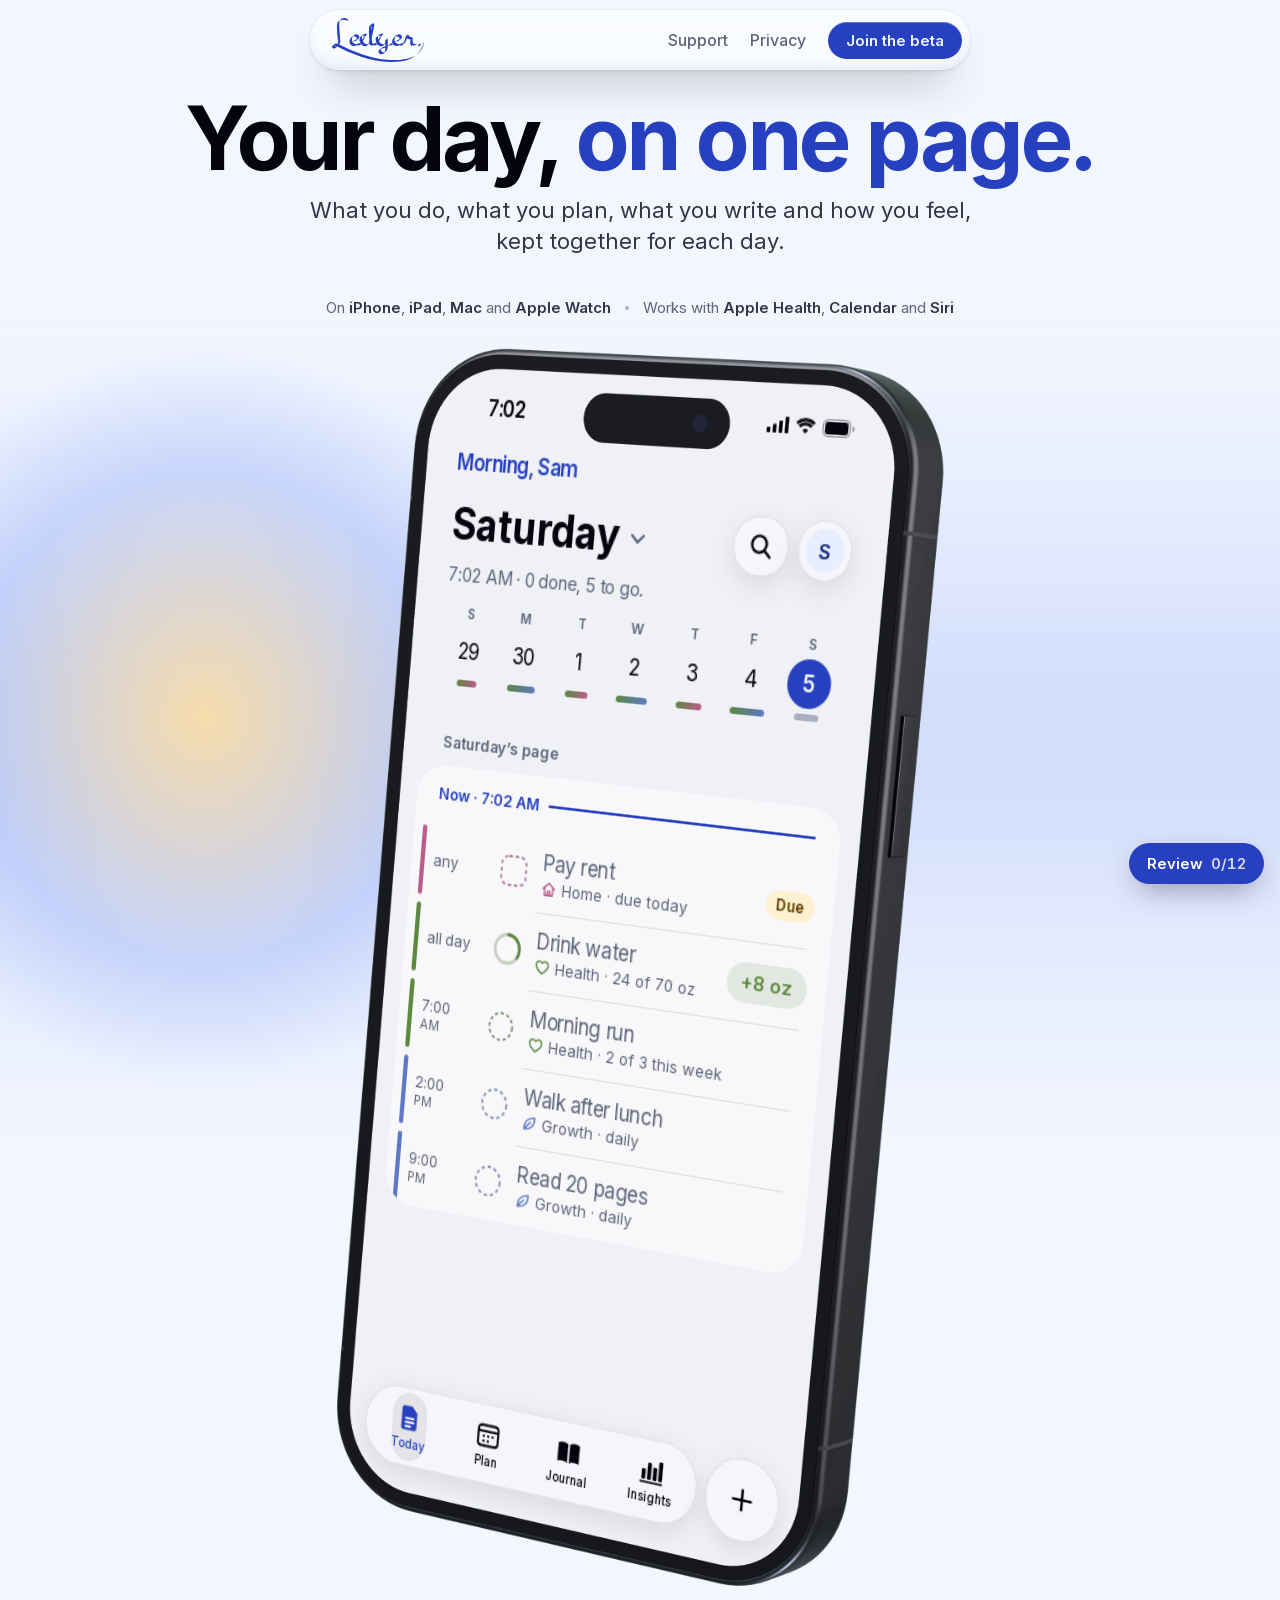
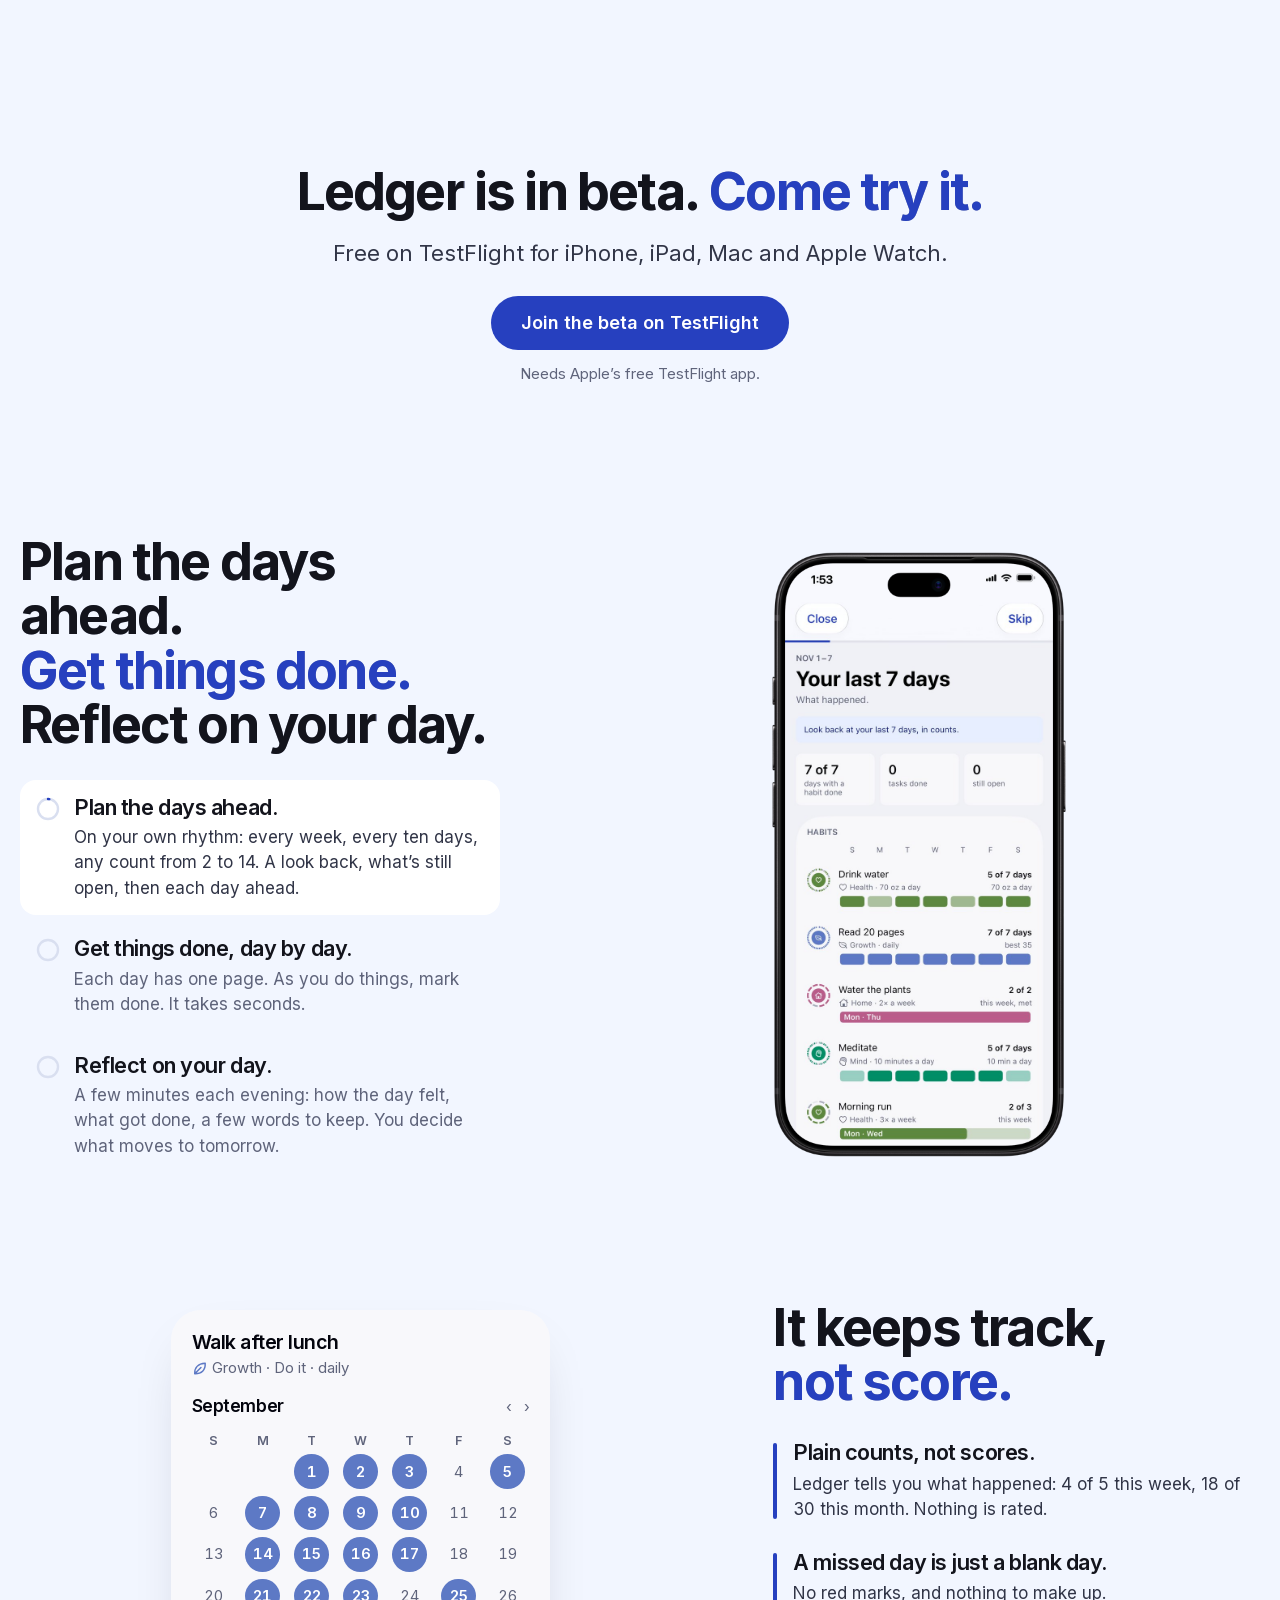
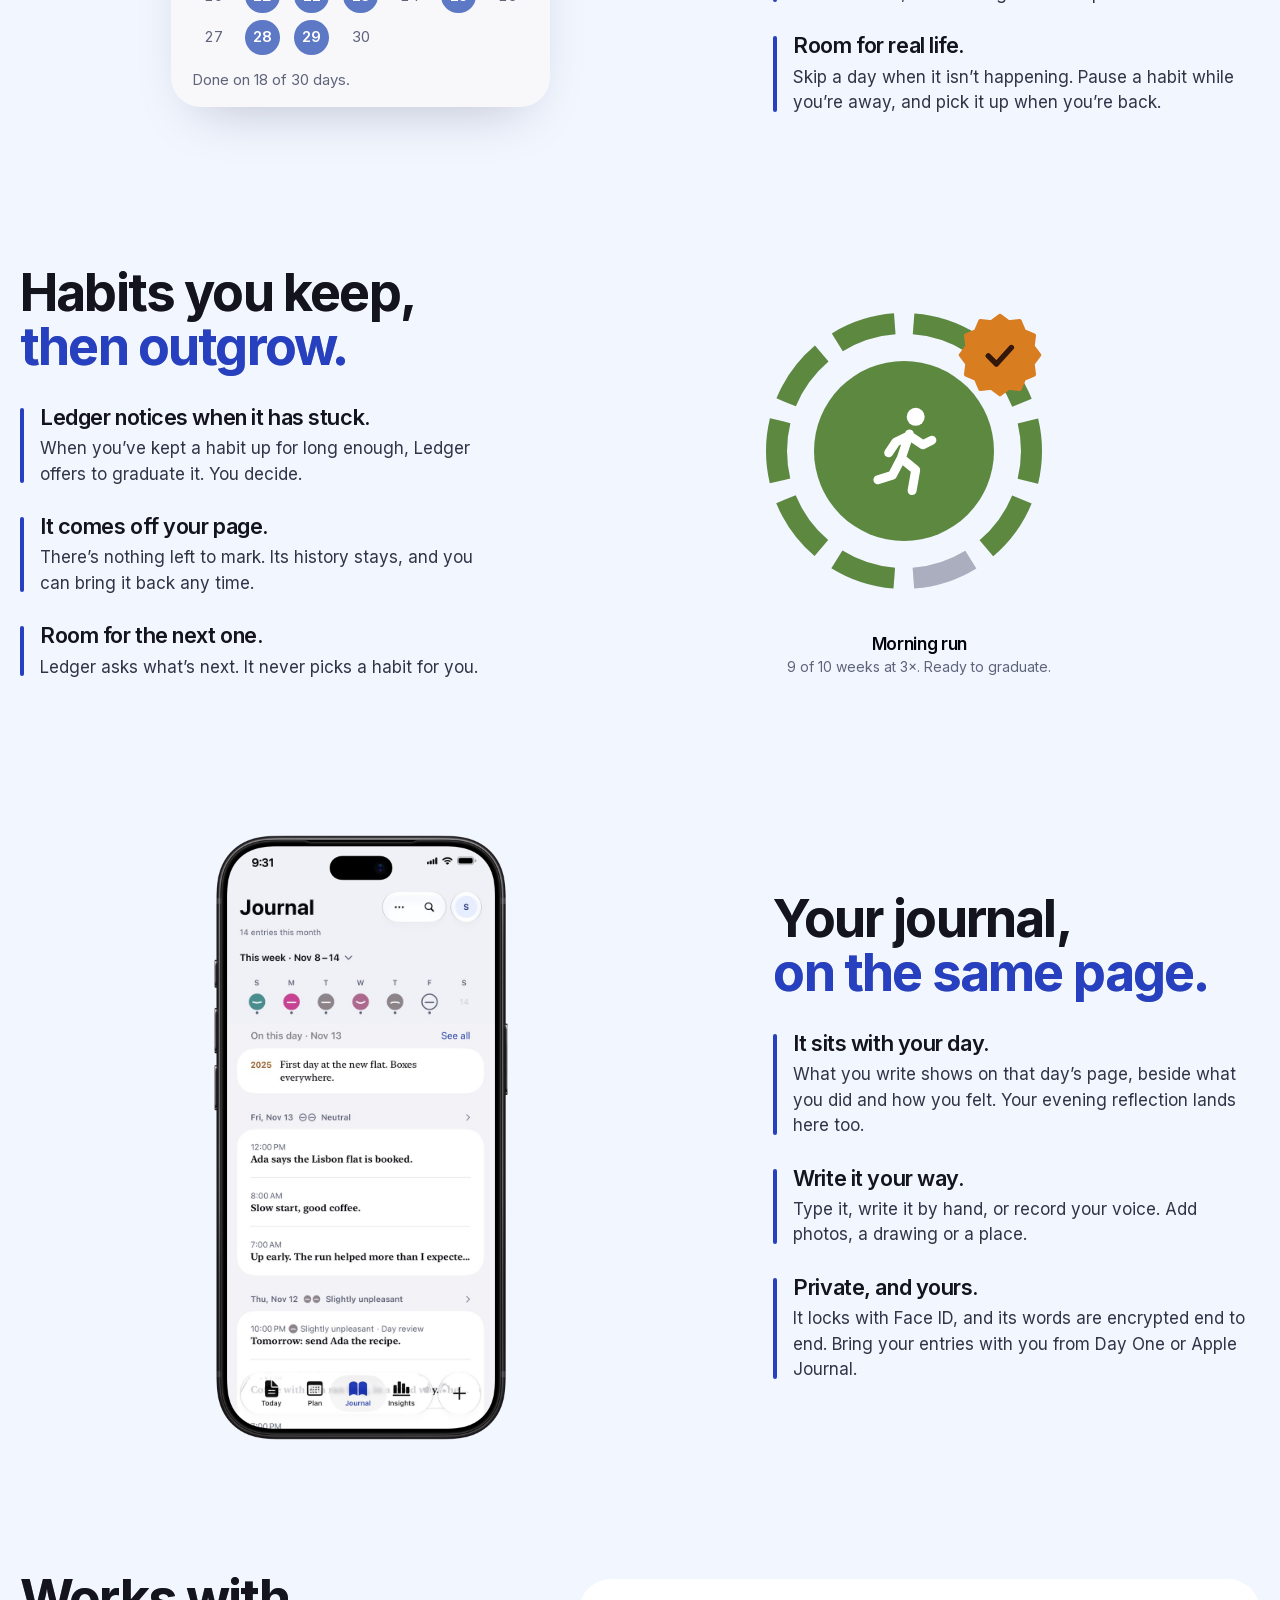
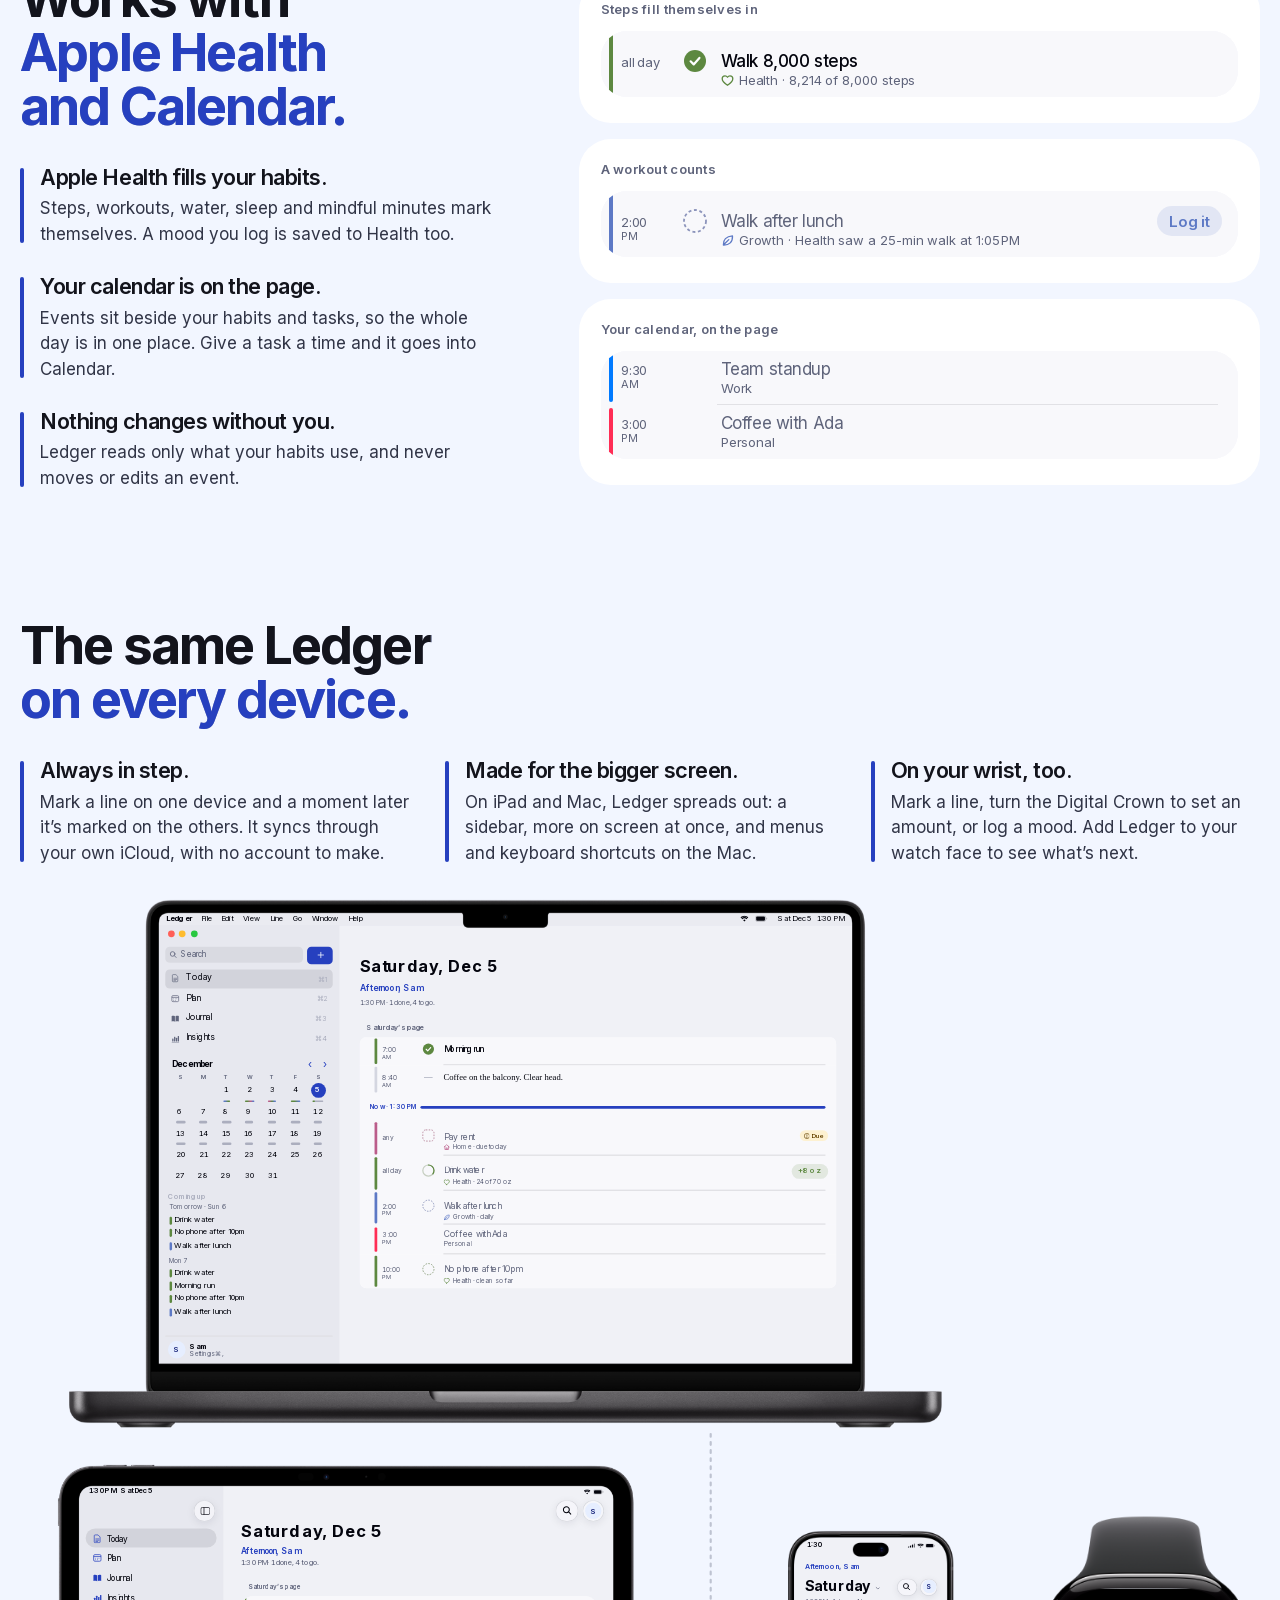
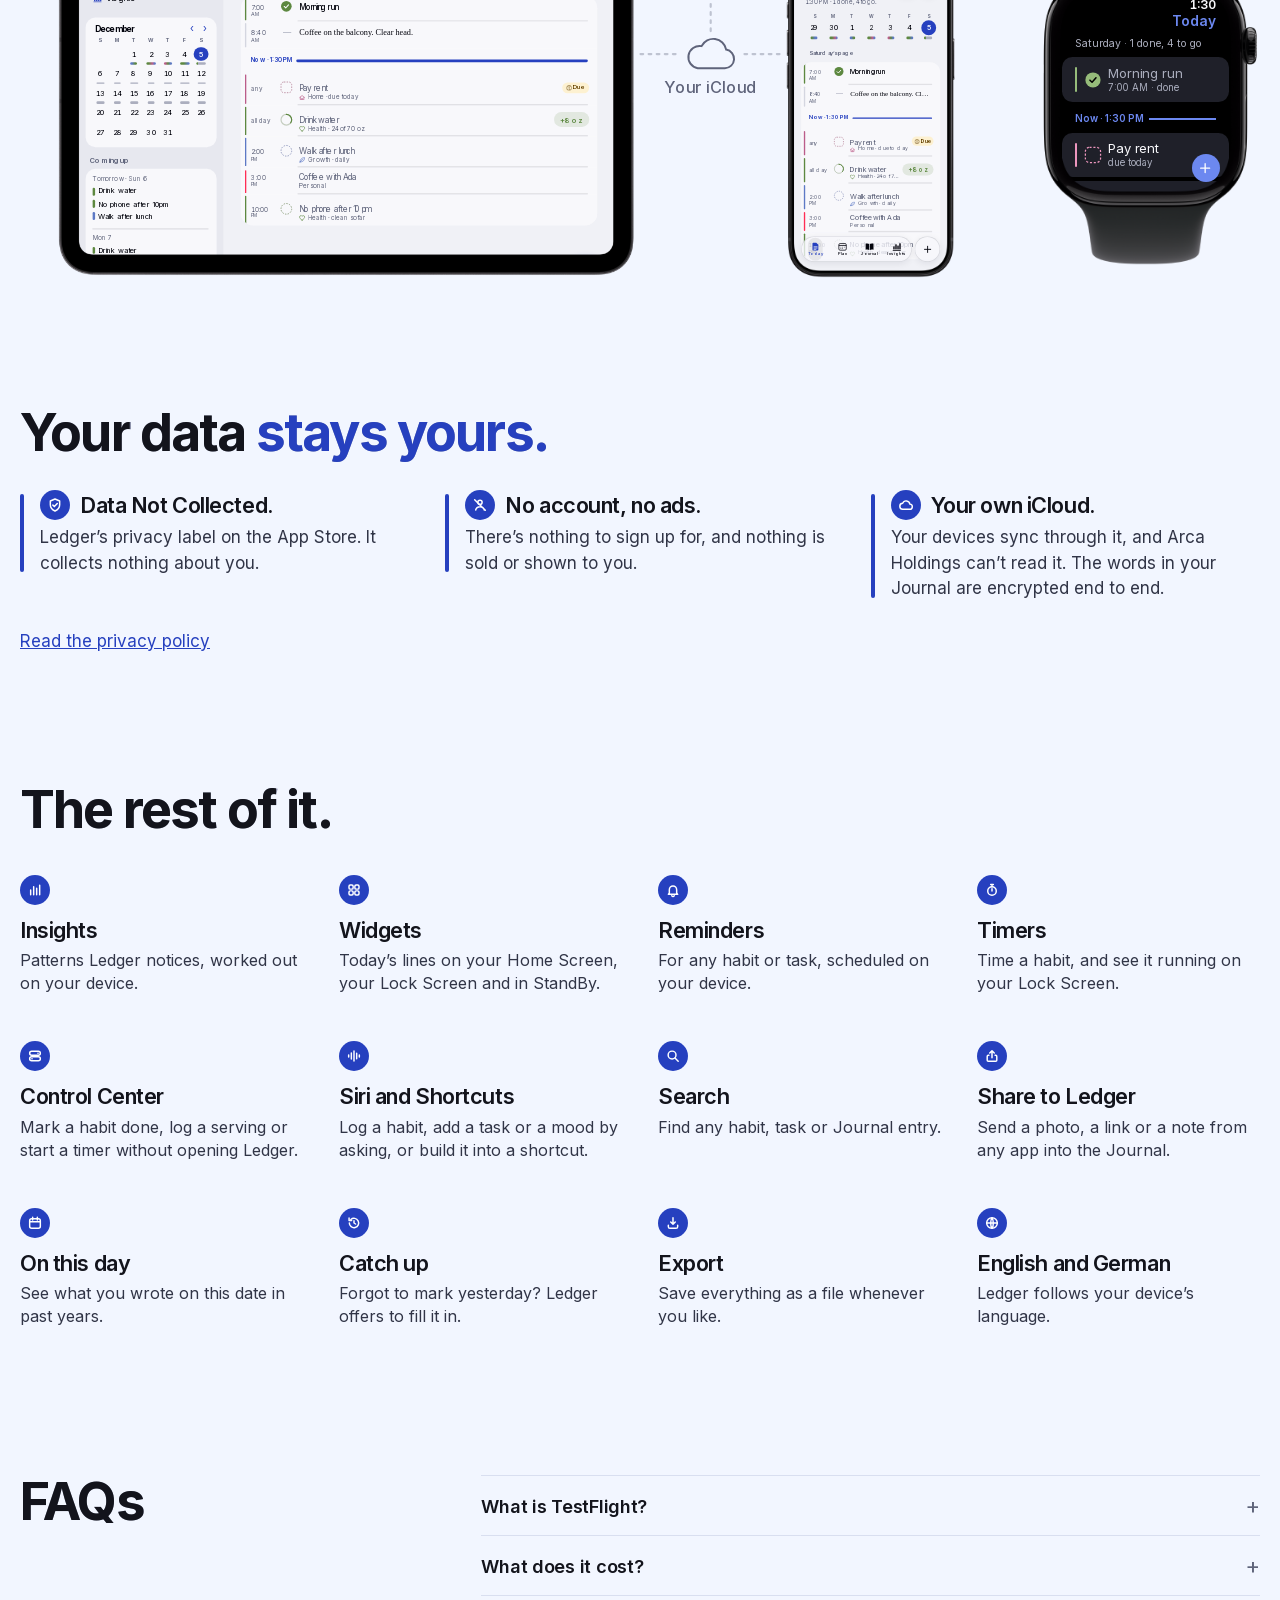
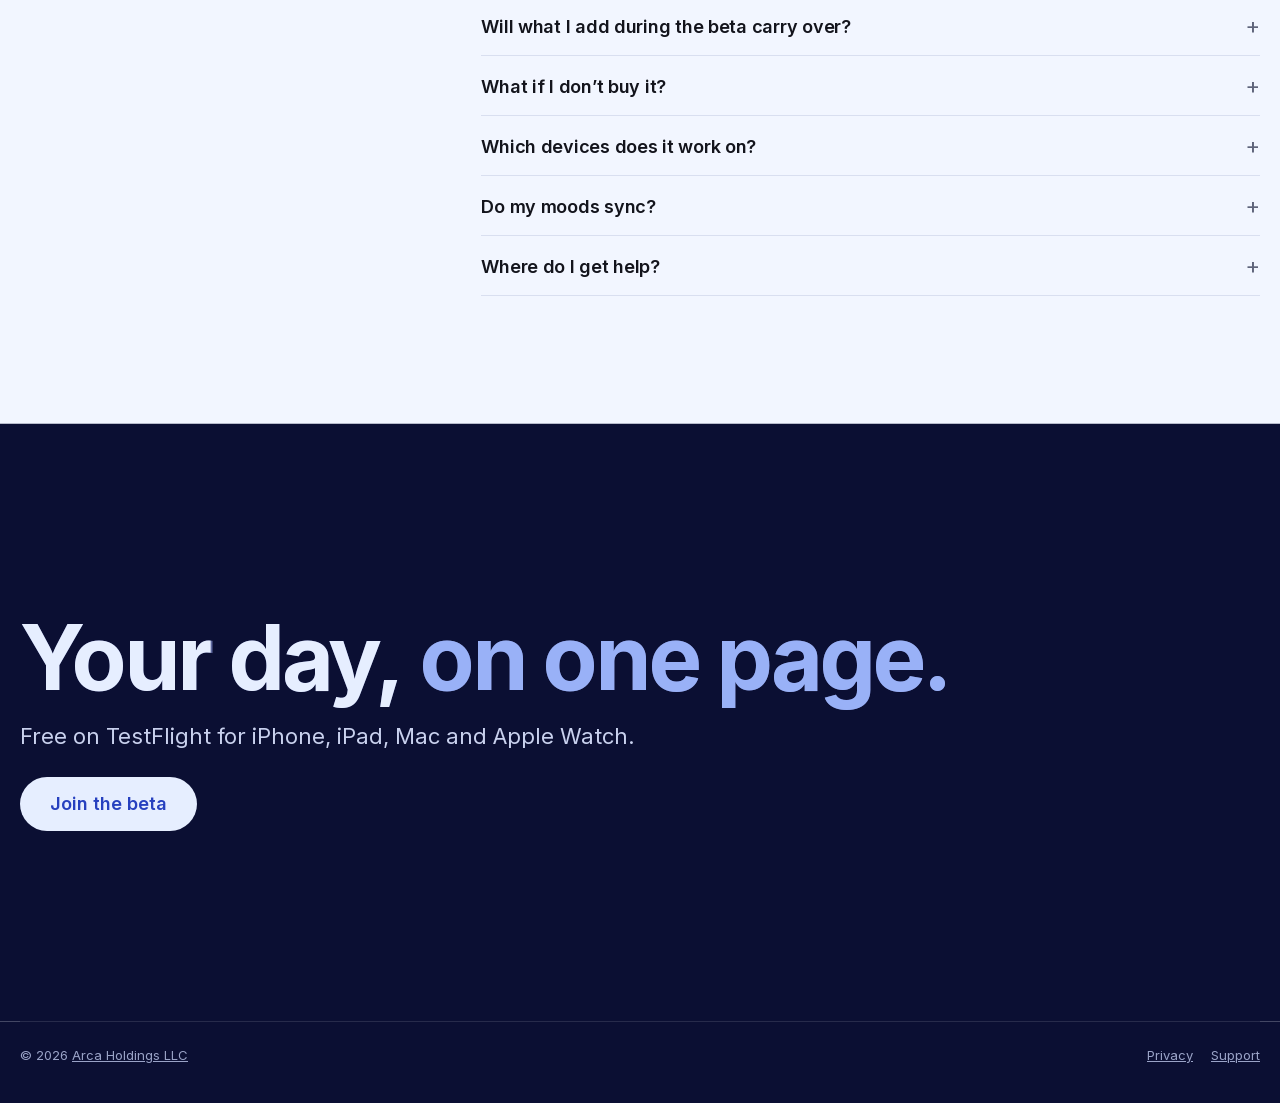
==== commit 8b6d7052: "Preview: evening close in beta and launch versions Co-Authored-By: Claude Fable 5.2 <noreply@anthrop" ====
--- a/docs/index.html
+++ b/docs/index.html
@@ -1,5 +1,5 @@
 <!doctype html>
-<html lang="en" data-built="day-page @ 2eaf8dc, Nov 13">
+<html lang="en" data-built="day-page @ 4af58b7, Nov 13">
 <head>
 <meta name="robots" content="noindex, nofollow">
 <meta charset="utf-8">
@@ -9,8 +9,8 @@
 <meta name="color-scheme" content="light">
 <meta name="theme-color" content="#F2F6FF">
 <link rel="canonical" href="https://keepingledger.com/">
-<link rel="icon" type="image/png" href="images/favicon.png?v=2eaf8dc">
-<link rel="apple-touch-icon" href="images/apple-touch-icon.png?v=2eaf8dc">
+<link rel="icon" type="image/png" href="images/favicon.png?v=4af58b7">
+<link rel="apple-touch-icon" href="images/apple-touch-icon.png?v=4af58b7">
 <meta property="og:type" content="website">
 <meta property="og:title" content="Ledger: Habit and Mood Tracker · Your day, on one page">
 <meta property="og:description" content="A habit and mood tracker with tasks and a journal, kept together for each day. Ledger reports what happened and never grades it.">
@@ -38,22 +38,22 @@
   ]
 }
 </script>
-<link rel="preload" as="image" href="images/hero/phone.webp?v=2eaf8dc" type="image/webp" fetchpriority="high">
-<link rel="stylesheet" href="home.css?v=2eaf8dc">
-<link rel="stylesheet" href="day.css?v=2eaf8dc">
-<link rel="stylesheet" href="bar.css?v=2eaf8dc">
-<link rel="stylesheet" href="hero.css?v=2eaf8dc">
-<script src="hero.js?v=2eaf8dc" defer></script>
-<script src="home.js?v=2eaf8dc" defer></script>
-<script src="motion.js?v=2eaf8dc" defer></script>
-<script src="day.js?v=2eaf8dc" defer></script>
-<link rel="stylesheet" href="review.css?v=2eaf8dc">
-<script src="review.js?v=2eaf8dc" defer></script>
+<link rel="preload" as="image" href="images/hero/phone.webp?v=4af58b7" type="image/webp" fetchpriority="high">
+<link rel="stylesheet" href="home.css?v=4af58b7">
+<link rel="stylesheet" href="day.css?v=4af58b7">
+<link rel="stylesheet" href="bar.css?v=4af58b7">
+<link rel="stylesheet" href="hero.css?v=4af58b7">
+<script src="hero.js?v=4af58b7" defer></script>
+<script src="home.js?v=4af58b7" defer></script>
+<script src="motion.js?v=4af58b7" defer></script>
+<script src="day.js?v=4af58b7" defer></script>
+<link rel="stylesheet" href="review.css?v=4af58b7">
+<script src="review.js?v=4af58b7" defer></script>
 </head>
 <body>
 <div class="site">
   <header class="top">
-    <a class="brand" href="./"><img src="images/wordmark.svg?v=2eaf8dc" alt="Ledger" width="132" height="63"><img class="mist" src="images/wordmark-mist.svg?v=2eaf8dc" alt="" width="132" height="63" aria-hidden="true"></a>
+    <a class="brand" href="./"><img src="images/wordmark.svg?v=4af58b7" alt="Ledger" width="132" height="63"><img class="mist" src="images/wordmark-mist.svg?v=4af58b7" alt="" width="132" height="63" aria-hidden="true"></a>
     <nav aria-label="Pages"><a href="support">Support</a><a href="privacy">Privacy</a></nav>
     <a class="get" data-when="beta" href="https://testflight.apple.com/join/m8k2vuhh">Join the beta</a><a class="get" data-when="launch" href="#" data-launch="App Store link">Download app</a>
   </header>
@@ -70,8 +70,8 @@
     <div class="hx-stage" id="hxStage">
       <div class="hx-scene" id="hxScene">
         <div class="hx-phone" role="img" aria-label="An iPhone playing a day in Ledger: a habit is marked done, another is added by typing one sentence, a walk is filled in from Apple Health, the evening’s day review is answered, an open task moves to tomorrow, and tomorrow’s page appears.">
-          <div class="hx-app" id="hxApp"><img src="images/clips/today-light.jpg?v=2eaf8dc" alt="" width="664" height="1440"></div>
-          <img src="images/hero/phone.webp?v=2eaf8dc" alt="" width="1464" height="2967" fetchpriority="high">
+          <div class="hx-app" id="hxApp"><img src="images/clips/today-light.jpg?v=4af58b7" alt="" width="664" height="1440"></div>
+          <img src="images/hero/phone.webp?v=4af58b7" alt="" width="1464" height="2967" fetchpriority="high">
         </div>
       </div>
       <div class="hx-rail"><ul class="hx-cards" aria-label="What Ledger does">
@@ -97,7 +97,7 @@
     <div class="join-in" data-when="launch">
       <h2>Try Ledger <b>free for two weeks.</b></h2>
       <p class="join-line">Then $29.99 once. No subscription, no account.</p>
-      <a class="join-badge" href="#" data-launch="App Store link"><img src="images/app-store-badge.svg?v=2eaf8dc" alt="Download on the App Store" width="168" height="56"></a>
+      <a class="join-badge" href="#" data-launch="App Store link"><img src="images/app-store-badge.svg?v=4af58b7" alt="Download on the App Store" width="168" height="56"></a>
       <p class="join-small">On iPhone, iPad, Mac and Apple Watch.</p>
     </div>
   </section>
@@ -122,12 +122,12 @@
     <div class="days-stage">
       <div class="days-phone">
         <div class="days-screen">
-          <img class="days-view is-on" data-step="0" src="images/clips/pace-light.jpg?v=2eaf8dc" loading="lazy" alt="Planning in Ledger: a look back at the last 7 days, in counts, before planning the days ahead.">
-          <img class="days-view" data-step="1" src="images/clips/today-light.jpg?v=2eaf8dc" loading="lazy" alt="Ledger’s Today page: the day’s lines on one page, with the ones already done above a Now line.">
-          <img class="days-view" data-step="2" data-frame="0" src="images/clips/review-1.jpg?v=2eaf8dc" loading="lazy" alt="Ledger’s day review, in four steps. First: how the day felt.">
-          <img class="days-view" data-step="2" data-frame="1" src="images/clips/review-2.jpg?v=2eaf8dc" loading="lazy" alt="Second: what got done, and what wasn’t marked.">
-          <img class="days-view" data-step="2" data-frame="2" src="images/clips/review-3.jpg?v=2eaf8dc" loading="lazy" alt="Third: a few words to keep.">
-          <img class="days-view" data-step="2" data-frame="3" src="images/clips/review-4.jpg?v=2eaf8dc" loading="lazy" alt="Fourth: what is still open, and where it goes tomorrow.">
+          <img class="days-view is-on" data-step="0" src="images/clips/pace-light.jpg?v=4af58b7" loading="lazy" alt="Planning in Ledger: a look back at the last 7 days, in counts, before planning the days ahead.">
+          <img class="days-view" data-step="1" src="images/clips/today-light.jpg?v=4af58b7" loading="lazy" alt="Ledger’s Today page: the day’s lines on one page, with the ones already done above a Now line.">
+          <img class="days-view" data-step="2" data-frame="0" src="images/clips/review-1.jpg?v=4af58b7" loading="lazy" alt="Ledger’s day review, in four steps. First: how the day felt.">
+          <img class="days-view" data-step="2" data-frame="1" src="images/clips/review-2.jpg?v=4af58b7" loading="lazy" alt="Second: what got done, and what wasn’t marked.">
+          <img class="days-view" data-step="2" data-frame="2" src="images/clips/review-3.jpg?v=4af58b7" loading="lazy" alt="Third: a few words to keep.">
+          <img class="days-view" data-step="2" data-frame="3" src="images/clips/review-4.jpg?v=4af58b7" loading="lazy" alt="Fourth: what is still open, and where it goes tomorrow.">
         </div>
       </div>
     </div>
@@ -182,7 +182,7 @@
     <div class="tile bare">
       <div class="days-phone solo">
         <div class="days-screen">
-          <img class="days-view is-on" loading="lazy" src="images/clips/journal-light.jpg?v=2eaf8dc" alt="Ledger’s Journal: this week’s moods along the top, then each day’s entries in your own words.">
+          <img class="days-view is-on" loading="lazy" src="images/clips/journal-light.jpg?v=4af58b7" alt="Ledger’s Journal: this week’s moods along the top, then each day’s entries in your own words.">
         </div>
       </div>
     </div>
@@ -283,8 +283,10 @@
 
   <section class="closing" id="evening" aria-labelledby="h-close">
     <h2 id="h-close">Your day, <b>on one page.</b></h2>
-    <p>On iPhone, iPad, Mac and Apple Watch. Free for 14 days, then $29.99 once.</p>
-    <a class="btn" href="#" data-launch="App Store link">Download on the App Store</a>
+    <p data-when="beta">Free on TestFlight for iPhone, iPad, Mac and Apple Watch.</p>
+    <a class="btn" data-when="beta" href="https://testflight.apple.com/join/m8k2vuhh">Join the beta</a>
+    <p data-when="launch">Free for two weeks, then $29.99 once. On iPhone, iPad, Mac and Apple Watch.</p>
+    <a class="closing-badge" data-when="launch" href="#" data-launch="App Store link"><img src="images/app-store-badge.svg?v=4af58b7" alt="Download on the App Store" width="168" height="56"></a>
   </section>
   </main>
 
@@ -294,9 +296,9 @@
   </footer>
 
 </div>
-<template id="tpl-a"><link rel="stylesheet" href="motion.css?v=2eaf8dc"><div class="tile bare" role="group" aria-label="Ledger's Today page on a Mac, an iPad and an iPhone. Ticking a line on one ticks it on the others."><div class="stage-wrap" id="wrapA"><div class="stage wide" id="stageA"></div></div></div></template>
-<template id="tpl-w"><link rel="stylesheet" href="motion.css?v=2eaf8dc"><div class="tile bare" role="group" aria-label="Ledger's Today page on an Apple Watch. Tap a line to mark it."><div class="watch-solo" id="watchOnly"></div></div></template>
-
-  <script src="days.js?v=2eaf8dc" defer></script>
+<template id="tpl-a"><link rel="stylesheet" href="motion.css?v=4af58b7"><div class="tile bare" role="group" aria-label="Ledger's Today page on a Mac, an iPad and an iPhone. Ticking a line on one ticks it on the others."><div class="stage-wrap" id="wrapA"><div class="stage wide" id="stageA"></div></div></div></template>
+<template id="tpl-w"><link rel="stylesheet" href="motion.css?v=4af58b7"><div class="tile bare" role="group" aria-label="Ledger's Today page on an Apple Watch. Tap a line to mark it."><div class="watch-solo" id="watchOnly"></div></div></template>
+
+  <script src="days.js?v=4af58b7" defer></script>
 </body>
 </html>
--- a/docs/day.css
+++ b/docs/day.css
@@ -130,7 +130,10 @@
 .closing h2 b { color: var(--sky); }
 .closing .w { color: #5F69A0; } .closing .w > i { color: var(--mist); } .closing .w > i.b { color: var(--sky); }
 .closing p { color: #C9D1EE; font-size: clamp(18px, 1.9vw, 22px); }
-.closing .btn { background: var(--mist); color: var(--accent); margin-top: 6px; }
+.closing .btn { background: var(--mist); color: var(--accent); margin-top: 6px; padding: 18px 30px; font-size: 18px; }
+/* At launch the button is Apple's badge; its own light outline carries it on the night ground. */
+.closing-badge { display: block; margin-top: 6px; line-height: 0; border-radius: 10px; }
+.closing .closing-badge img { display: block; width: auto; height: 56px; }
 .foot { border: 0; padding-block: 26px 40px; background: var(--night); box-shadow: 0 0 0 100vmax var(--night); clip-path: inset(0 -100vmax); color: #9AA3C7; }
 .foot a { color: #9AA3C7; }
 
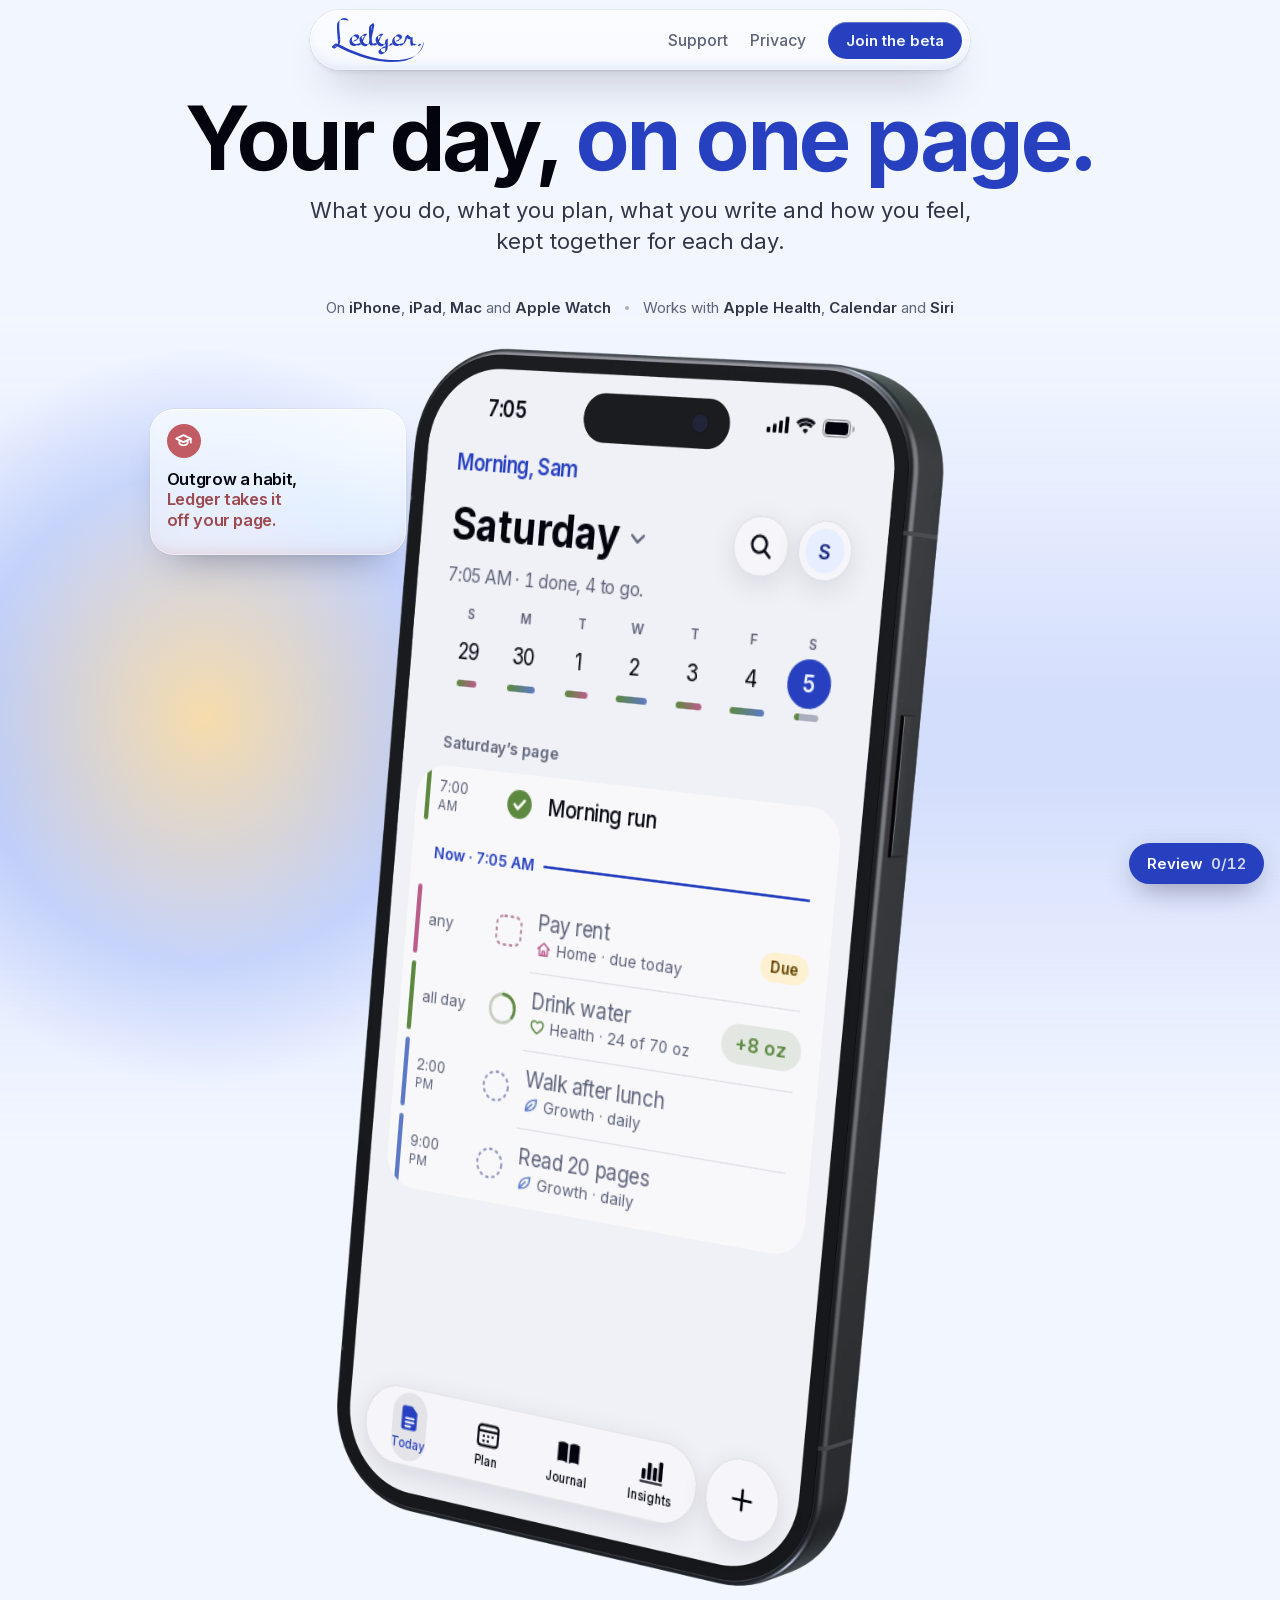
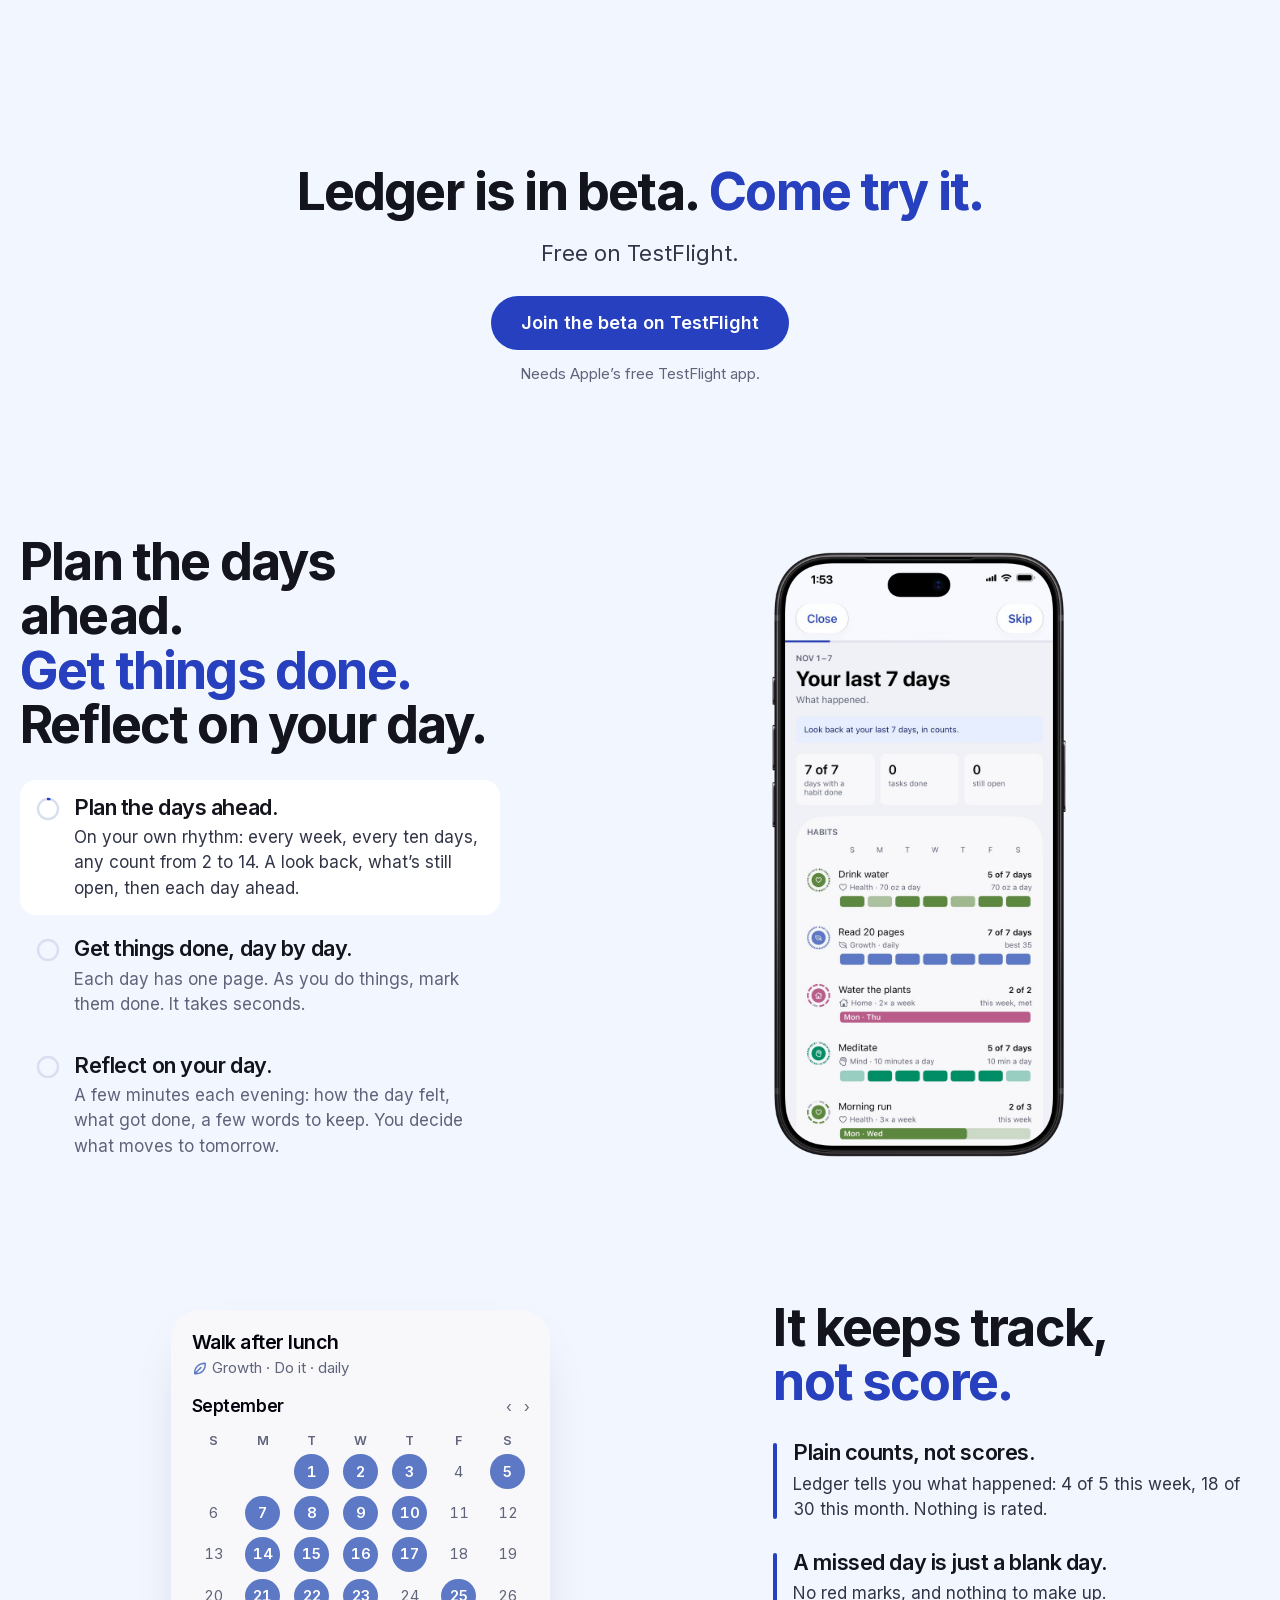
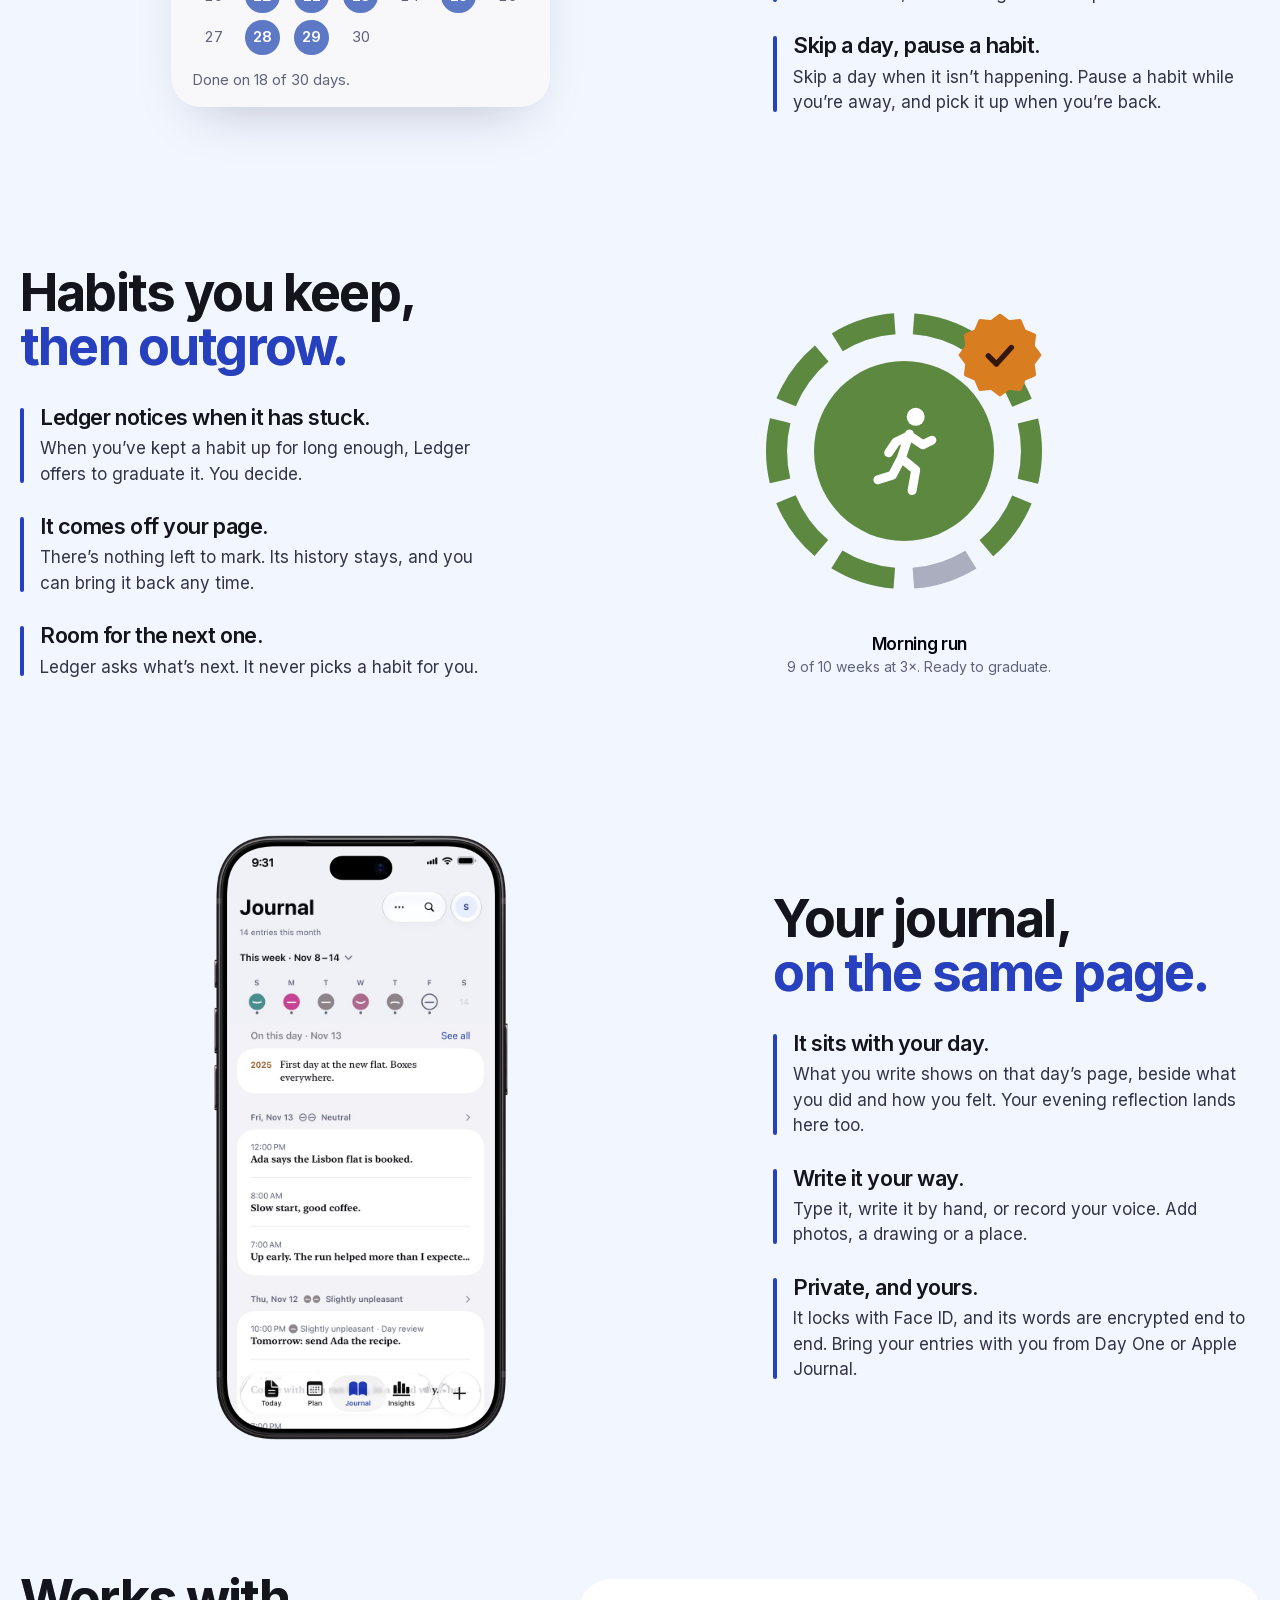
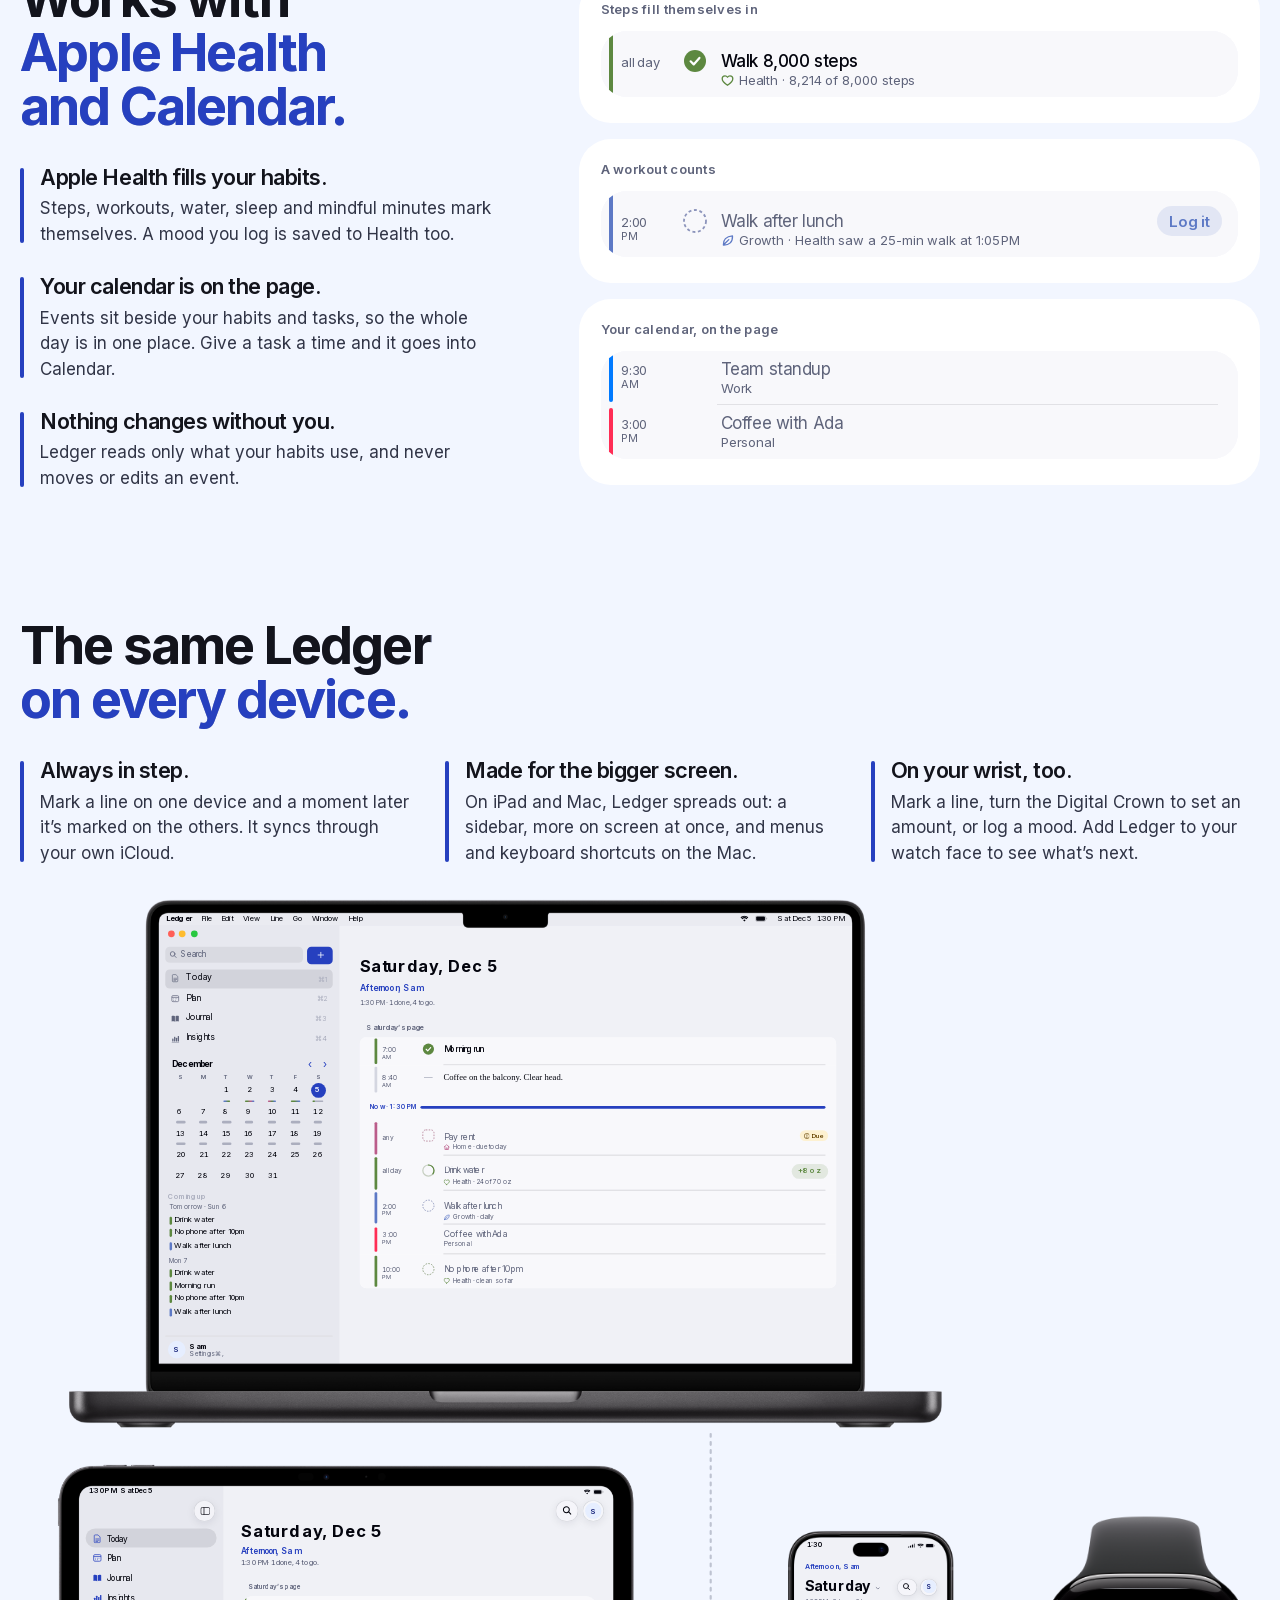
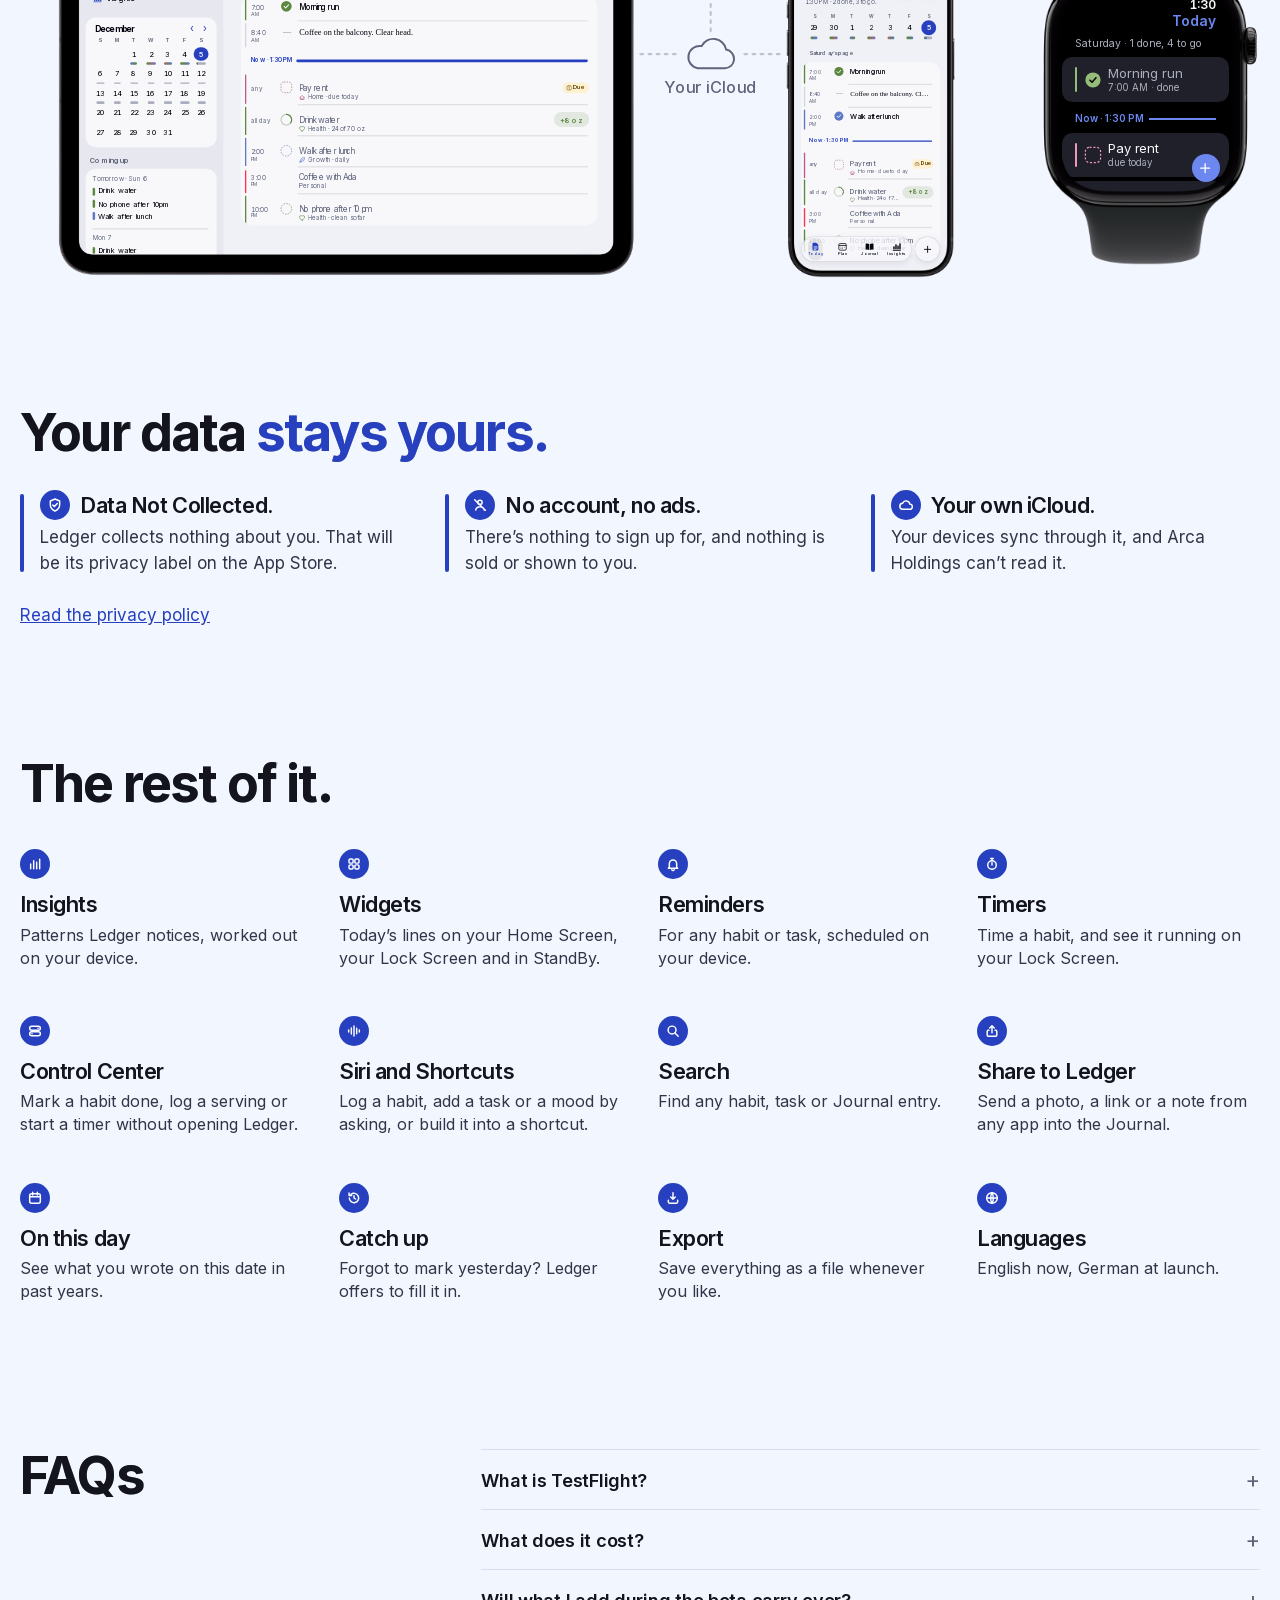
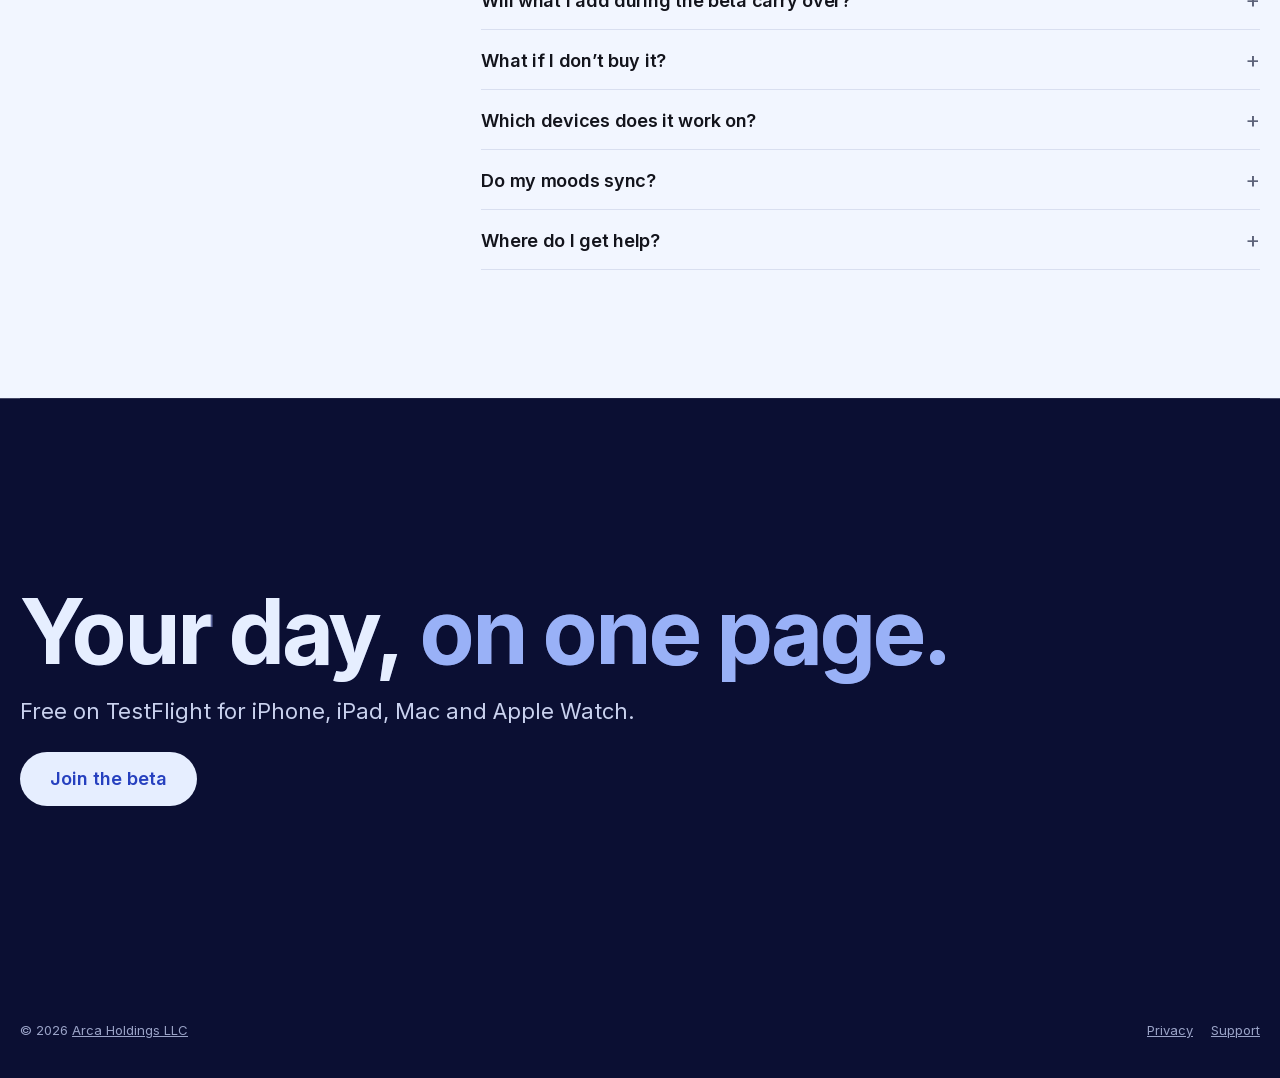
==== commit 79b5173f: "Preview: fixes from the whole-page read Co-Authored-By: Claude Fable 5.2 <noreply@anthropic.com>" ====
--- a/docs/index.html
+++ b/docs/index.html
@@ -1,5 +1,5 @@
 <!doctype html>
-<html lang="en" data-built="day-page @ 4af58b7, Nov 13">
+<html lang="en" data-built="day-page @ 5a40f1e, Nov 13">
 <head>
 <meta name="robots" content="noindex, nofollow">
 <meta charset="utf-8">
@@ -9,8 +9,8 @@
 <meta name="color-scheme" content="light">
 <meta name="theme-color" content="#F2F6FF">
 <link rel="canonical" href="https://keepingledger.com/">
-<link rel="icon" type="image/png" href="images/favicon.png?v=4af58b7">
-<link rel="apple-touch-icon" href="images/apple-touch-icon.png?v=4af58b7">
+<link rel="icon" type="image/png" href="images/favicon.png?v=5a40f1e">
+<link rel="apple-touch-icon" href="images/apple-touch-icon.png?v=5a40f1e">
 <meta property="og:type" content="website">
 <meta property="og:title" content="Ledger: Habit and Mood Tracker · Your day, on one page">
 <meta property="og:description" content="A habit and mood tracker with tasks and a journal, kept together for each day. Ledger reports what happened and never grades it.">
@@ -38,22 +38,22 @@
   ]
 }
 </script>
-<link rel="preload" as="image" href="images/hero/phone.webp?v=4af58b7" type="image/webp" fetchpriority="high">
-<link rel="stylesheet" href="home.css?v=4af58b7">
-<link rel="stylesheet" href="day.css?v=4af58b7">
-<link rel="stylesheet" href="bar.css?v=4af58b7">
-<link rel="stylesheet" href="hero.css?v=4af58b7">
-<script src="hero.js?v=4af58b7" defer></script>
-<script src="home.js?v=4af58b7" defer></script>
-<script src="motion.js?v=4af58b7" defer></script>
-<script src="day.js?v=4af58b7" defer></script>
-<link rel="stylesheet" href="review.css?v=4af58b7">
-<script src="review.js?v=4af58b7" defer></script>
+<link rel="preload" as="image" href="images/hero/phone.webp?v=5a40f1e" type="image/webp" fetchpriority="high">
+<link rel="stylesheet" href="home.css?v=5a40f1e">
+<link rel="stylesheet" href="day.css?v=5a40f1e">
+<link rel="stylesheet" href="bar.css?v=5a40f1e">
+<link rel="stylesheet" href="hero.css?v=5a40f1e">
+<script src="hero.js?v=5a40f1e" defer></script>
+<script src="home.js?v=5a40f1e" defer></script>
+<script src="motion.js?v=5a40f1e" defer></script>
+<script src="day.js?v=5a40f1e" defer></script>
+<link rel="stylesheet" href="review.css?v=5a40f1e">
+<script src="review.js?v=5a40f1e" defer></script>
 </head>
 <body>
 <div class="site">
   <header class="top">
-    <a class="brand" href="./"><img src="images/wordmark.svg?v=4af58b7" alt="Ledger" width="132" height="63"><img class="mist" src="images/wordmark-mist.svg?v=4af58b7" alt="" width="132" height="63" aria-hidden="true"></a>
+    <a class="brand" href="./"><img src="images/wordmark.svg?v=5a40f1e" alt="Ledger" width="132" height="63"><img class="mist" src="images/wordmark-mist.svg?v=5a40f1e" alt="" width="132" height="63" aria-hidden="true"></a>
     <nav aria-label="Pages"><a href="support">Support</a><a href="privacy">Privacy</a></nav>
     <a class="get" data-when="beta" href="https://testflight.apple.com/join/m8k2vuhh">Join the beta</a><a class="get" data-when="launch" href="#" data-launch="App Store link">Download app</a>
   </header>
@@ -70,8 +70,8 @@
     <div class="hx-stage" id="hxStage">
       <div class="hx-scene" id="hxScene">
         <div class="hx-phone" role="img" aria-label="An iPhone playing a day in Ledger: a habit is marked done, another is added by typing one sentence, a walk is filled in from Apple Health, the evening’s day review is answered, an open task moves to tomorrow, and tomorrow’s page appears.">
-          <div class="hx-app" id="hxApp"><img src="images/clips/today-light.jpg?v=4af58b7" alt="" width="664" height="1440"></div>
-          <img src="images/hero/phone.webp?v=4af58b7" alt="" width="1464" height="2967" fetchpriority="high">
+          <div class="hx-app" id="hxApp"><img src="images/clips/today-light.jpg?v=5a40f1e" alt="" width="664" height="1440"></div>
+          <img src="images/hero/phone.webp?v=5a40f1e" alt="" width="1464" height="2967" fetchpriority="high">
         </div>
       </div>
       <div class="hx-rail"><ul class="hx-cards" aria-label="What Ledger does">
@@ -90,14 +90,14 @@
   <section class="join" id="join" aria-label="Get Ledger">
     <div class="join-in" data-when="beta">
       <h2>Ledger is in beta. <b>Come try it.</b></h2>
-      <p class="join-line">Free on TestFlight for iPhone, iPad, Mac and Apple Watch.</p>
+      <p class="join-line">Free on TestFlight.</p>
       <a class="btn" href="https://testflight.apple.com/join/m8k2vuhh">Join the beta on TestFlight</a>
       <p class="join-small">Needs Apple’s free TestFlight app.</p>
     </div>
     <div class="join-in" data-when="launch">
       <h2>Try Ledger <b>free for two weeks.</b></h2>
       <p class="join-line">Then $29.99 once. No subscription, no account.</p>
-      <a class="join-badge" href="#" data-launch="App Store link"><img src="images/app-store-badge.svg?v=4af58b7" alt="Download on the App Store" width="168" height="56"></a>
+      <a class="join-badge" href="#" data-launch="App Store link"><img src="images/app-store-badge.svg?v=5a40f1e" alt="Download on the App Store" width="168" height="56"></a>
       <p class="join-small">On iPhone, iPad, Mac and Apple Watch.</p>
     </div>
   </section>
@@ -122,12 +122,12 @@
     <div class="days-stage">
       <div class="days-phone">
         <div class="days-screen">
-          <img class="days-view is-on" data-step="0" src="images/clips/pace-light.jpg?v=4af58b7" loading="lazy" alt="Planning in Ledger: a look back at the last 7 days, in counts, before planning the days ahead.">
-          <img class="days-view" data-step="1" src="images/clips/today-light.jpg?v=4af58b7" loading="lazy" alt="Ledger’s Today page: the day’s lines on one page, with the ones already done above a Now line.">
-          <img class="days-view" data-step="2" data-frame="0" src="images/clips/review-1.jpg?v=4af58b7" loading="lazy" alt="Ledger’s day review, in four steps. First: how the day felt.">
-          <img class="days-view" data-step="2" data-frame="1" src="images/clips/review-2.jpg?v=4af58b7" loading="lazy" alt="Second: what got done, and what wasn’t marked.">
-          <img class="days-view" data-step="2" data-frame="2" src="images/clips/review-3.jpg?v=4af58b7" loading="lazy" alt="Third: a few words to keep.">
-          <img class="days-view" data-step="2" data-frame="3" src="images/clips/review-4.jpg?v=4af58b7" loading="lazy" alt="Fourth: what is still open, and where it goes tomorrow.">
+          <img class="days-view is-on" data-step="0" src="images/clips/pace-light.jpg?v=5a40f1e" loading="lazy" alt="Planning in Ledger: a look back at the last 7 days, in counts, before planning the days ahead.">
+          <img class="days-view" data-step="1" src="images/clips/today-light.jpg?v=5a40f1e" loading="lazy" alt="Ledger’s Today page: the day’s lines on one page, with the ones already done above a Now line.">
+          <img class="days-view" data-step="2" data-frame="0" src="images/clips/review-1.jpg?v=5a40f1e" loading="lazy" alt="Ledger’s day review, in four steps. First: how the day felt.">
+          <img class="days-view" data-step="2" data-frame="1" src="images/clips/review-2.jpg?v=5a40f1e" loading="lazy" alt="Second: what got done, and what wasn’t marked.">
+          <img class="days-view" data-step="2" data-frame="2" src="images/clips/review-3.jpg?v=5a40f1e" loading="lazy" alt="Third: a few words to keep.">
+          <img class="days-view" data-step="2" data-frame="3" src="images/clips/review-4.jpg?v=5a40f1e" loading="lazy" alt="Fourth: what is still open, and where it goes tomorrow.">
         </div>
       </div>
     </div>
@@ -141,7 +141,7 @@
       <ul class="points">
         <li><b>Plain counts, not scores.</b><span>Ledger tells you what happened: 4 of 5 this week, 18 of 30 this month. Nothing is rated.</span></li>
         <li><b>A missed day is just a blank day.</b><span>No red marks, and nothing to make up.</span></li>
-        <li><b>Room for real life.</b><span>Skip a day when it isn’t happening. Pause a habit while you’re away, and pick it up when you’re back.</span></li>
+        <li><b>Skip a day, pause a habit.</b><span>Skip a day when it isn’t happening. Pause a habit while you’re away, and pick it up when you’re back.</span></li>
       </ul>
     </div>
     <div class="tile bare">
@@ -182,7 +182,7 @@
     <div class="tile bare">
       <div class="days-phone solo">
         <div class="days-screen">
-          <img class="days-view is-on" loading="lazy" src="images/clips/journal-light.jpg?v=4af58b7" alt="Ledger’s Journal: this week’s moods along the top, then each day’s entries in your own words.">
+          <img class="days-view is-on" loading="lazy" src="images/clips/journal-light.jpg?v=5a40f1e" alt="Ledger’s Journal: this week’s moods along the top, then each day’s entries in your own words.">
         </div>
       </div>
     </div>
@@ -221,7 +221,7 @@
     <div class="copy wide">
       <h2 id="h-dev">The same Ledger <br><b>on every device.</b></h2>
       <ul class="points row">
-        <li><b>Always in step.</b><span>Mark a line on one device and a moment later it’s marked on the others. It syncs through your own iCloud, with no account to make.</span></li>
+        <li><b>Always in step.</b><span>Mark a line on one device and a moment later it’s marked on the others. It syncs through your own iCloud.</span></li>
         <li><b>Made for the bigger screen.</b><span>On iPad and Mac, Ledger spreads out: a sidebar, more on screen at once, and menus and keyboard shortcuts on the Mac.</span></li>
         <li><b>On your wrist, too.</b><span>Mark a line, turn the Digital Crown to set an amount, or log a mood. Add Ledger to your watch face to see what’s next.</span></li>
       </ul>
@@ -237,9 +237,9 @@
     <div class="copy wide">
       <h2 id="h-priv">Your data <b>stays yours.</b></h2>
       <ul class="points row">
-        <li><b class="has-badge"><span class="badge-dot"><svg viewBox="0 0 24 24" fill="none" stroke="currentColor" stroke-width="2.2" stroke-linejoin="round" stroke-linecap="round" aria-hidden="true"><path d="M12 3l7 3v5.5c0 4.3-3 7.7-7 9.5-4-1.8-7-5.2-7-9.5V6l7-3Z"/><path d="m8.8 12.2 2.2 2.2 4.4-4.6"/></svg></span>Data Not Collected.</b><span>Ledger’s privacy label on the App Store. It collects nothing about you.</span></li>
+        <li><b class="has-badge"><span class="badge-dot"><svg viewBox="0 0 24 24" fill="none" stroke="currentColor" stroke-width="2.2" stroke-linejoin="round" stroke-linecap="round" aria-hidden="true"><path d="M12 3l7 3v5.5c0 4.3-3 7.7-7 9.5-4-1.8-7-5.2-7-9.5V6l7-3Z"/><path d="m8.8 12.2 2.2 2.2 4.4-4.6"/></svg></span>Data Not Collected.</b><span data-when="beta">Ledger collects nothing about you. That will be its privacy label on the App Store.</span><span data-when="launch">Ledger’s privacy label on the App Store. It collects nothing about you.</span></li>
         <li><b class="has-badge"><span class="badge-dot"><svg viewBox="0 0 24 24" fill="none" stroke="currentColor" stroke-width="2.2" stroke-linecap="round" stroke-linejoin="round" aria-hidden="true"><circle cx="12" cy="8" r="3.2"/><path d="M5.5 19.5c.8-3.3 3.4-5 6.5-5s5.7 1.7 6.5 5M4 4l16 16"/></svg></span>No account, no ads.</b><span>There’s nothing to sign up for, and nothing is sold or shown to you.</span></li>
-        <li><b class="has-badge"><span class="badge-dot"><svg viewBox="0 0 24 24" fill="none" stroke="currentColor" stroke-width="2.2" stroke-linecap="round" stroke-linejoin="round" aria-hidden="true"><path d="M7.5 18.5h9.8a3.9 3.9 0 0 0 .5-7.8 5.6 5.6 0 0 0-10.8-1.2A4.5 4.5 0 0 0 7.5 18.5Z"/></svg></span>Your own iCloud.</b><span>Your devices sync through it, and Arca Holdings can’t read it. The words in your Journal are encrypted end to end.</span></li>
+        <li><b class="has-badge"><span class="badge-dot"><svg viewBox="0 0 24 24" fill="none" stroke="currentColor" stroke-width="2.2" stroke-linecap="round" stroke-linejoin="round" aria-hidden="true"><path d="M7.5 18.5h9.8a3.9 3.9 0 0 0 .5-7.8 5.6 5.6 0 0 0-10.8-1.2A4.5 4.5 0 0 0 7.5 18.5Z"/></svg></span>Your own iCloud.</b><span>Your devices sync through it, and Arca Holdings can’t read it.</span></li>
       </ul>
       <p class="more"><a href="privacy">Read the privacy policy</a></p>
     </div>
@@ -261,7 +261,8 @@
         <li><span class="badge-dot"><svg viewBox="0 0 24 24" fill="none" stroke="currentColor" stroke-width="2.2" stroke-linecap="round" stroke-linejoin="round" aria-hidden="true"><rect x="4" y="5.5" width="16" height="14.5" rx="3"/><path d="M4 10h16M8.5 3.5v4M15.5 3.5v4"/></svg></span><b>On this day</b><span>See what you wrote on this date in past years.</span></li>
         <li><span class="badge-dot"><svg viewBox="0 0 24 24" fill="none" stroke="currentColor" stroke-width="2.2" stroke-linecap="round" stroke-linejoin="round" aria-hidden="true"><path d="M5 12a7 7 0 1 0 2.3-5.2"/><path d="M4.6 4.4v3.8h3.8"/><path d="M12 8.6V12l2.4 1.5"/></svg></span><b>Catch up</b><span>Forgot to mark yesterday? Ledger offers to fill it in.</span></li>
         <li><span class="badge-dot"><svg viewBox="0 0 24 24" fill="none" stroke="currentColor" stroke-width="2.2" stroke-linecap="round" stroke-linejoin="round" aria-hidden="true"><path d="M12 4v10M8.6 10.6 12 14l3.4-3.4"/><path d="M5 15.5v2A2.5 2.5 0 0 0 7.5 20h9a2.5 2.5 0 0 0 2.5-2.5v-2"/></svg></span><b>Export</b><span>Save everything as a file whenever you like.</span></li>
-        <li><span class="badge-dot"><svg viewBox="0 0 24 24" fill="none" stroke="currentColor" stroke-width="2.2" stroke-linecap="round" stroke-linejoin="round" aria-hidden="true"><circle cx="12" cy="12" r="8"/><path d="M4 12h16M12 4c2.6 2.6 2.6 13.4 0 16M12 4c-2.6 2.6-2.6 13.4 0 16"/></svg></span><b>English and German</b><span>Ledger follows your device’s language.</span></li>
+        <li data-when="beta"><span class="badge-dot"><svg viewBox="0 0 24 24" fill="none" stroke="currentColor" stroke-width="2.2" stroke-linecap="round" stroke-linejoin="round" aria-hidden="true"><circle cx="12" cy="12" r="8"/><path d="M4 12h16M12 4c2.6 2.6 2.6 13.4 0 16M12 4c-2.6 2.6-2.6 13.4 0 16"/></svg></span><b>Languages</b><span>English now, German at launch.</span></li>
+        <li data-when="launch"><span class="badge-dot"><svg viewBox="0 0 24 24" fill="none" stroke="currentColor" stroke-width="2.2" stroke-linecap="round" stroke-linejoin="round" aria-hidden="true"><circle cx="12" cy="12" r="8"/><path d="M4 12h16M12 4c2.6 2.6 2.6 13.4 0 16M12 4c-2.6 2.6-2.6 13.4 0 16"/></svg></span><b>English and German</b><span>Ledger follows your device’s language.</span></li>
       </ul>
     </div>
   </section>
@@ -286,7 +287,7 @@
     <p data-when="beta">Free on TestFlight for iPhone, iPad, Mac and Apple Watch.</p>
     <a class="btn" data-when="beta" href="https://testflight.apple.com/join/m8k2vuhh">Join the beta</a>
     <p data-when="launch">Free for two weeks, then $29.99 once. On iPhone, iPad, Mac and Apple Watch.</p>
-    <a class="closing-badge" data-when="launch" href="#" data-launch="App Store link"><img src="images/app-store-badge.svg?v=4af58b7" alt="Download on the App Store" width="168" height="56"></a>
+    <a class="closing-badge" data-when="launch" href="#" data-launch="App Store link"><img src="images/app-store-badge.svg?v=5a40f1e" alt="Download on the App Store" width="168" height="56"></a>
   </section>
   </main>
 
@@ -296,9 +297,9 @@
   </footer>
 
 </div>
-<template id="tpl-a"><link rel="stylesheet" href="motion.css?v=4af58b7"><div class="tile bare" role="group" aria-label="Ledger's Today page on a Mac, an iPad and an iPhone. Ticking a line on one ticks it on the others."><div class="stage-wrap" id="wrapA"><div class="stage wide" id="stageA"></div></div></div></template>
-<template id="tpl-w"><link rel="stylesheet" href="motion.css?v=4af58b7"><div class="tile bare" role="group" aria-label="Ledger's Today page on an Apple Watch. Tap a line to mark it."><div class="watch-solo" id="watchOnly"></div></div></template>
-
-  <script src="days.js?v=4af58b7" defer></script>
+<template id="tpl-a"><link rel="stylesheet" href="motion.css?v=5a40f1e"><div class="tile bare" role="group" aria-label="Ledger's Today page on a Mac, an iPad and an iPhone. Ticking a line on one ticks it on the others."><div class="stage-wrap" id="wrapA"><div class="stage wide" id="stageA"></div></div></div></template>
+<template id="tpl-w"><link rel="stylesheet" href="motion.css?v=5a40f1e"><div class="tile bare" role="group" aria-label="Ledger's Today page on an Apple Watch. Tap a line to mark it."><div class="watch-solo" id="watchOnly"></div></div></template>
+
+  <script src="days.js?v=5a40f1e" defer></script>
 </body>
 </html>
--- a/docs/day.css
+++ b/docs/day.css
@@ -153,3 +153,6 @@
 }
 
 @media (prefers-reduced-motion: reduce) { .btn, .card .ln, .card .ln .strip, .ctl .pen, .rest-item, .rest-item *, .rest-ring path, .w > i { transition: none; } }
+
+/* One column: a section's picture sits under its text, so the next section starts well clear of it. */
+@media (max-width: 860px) { #days, #weeks, #graduate, #journal, #health, #devices, #privacy, #more, #faq { padding-top: 104px; } }
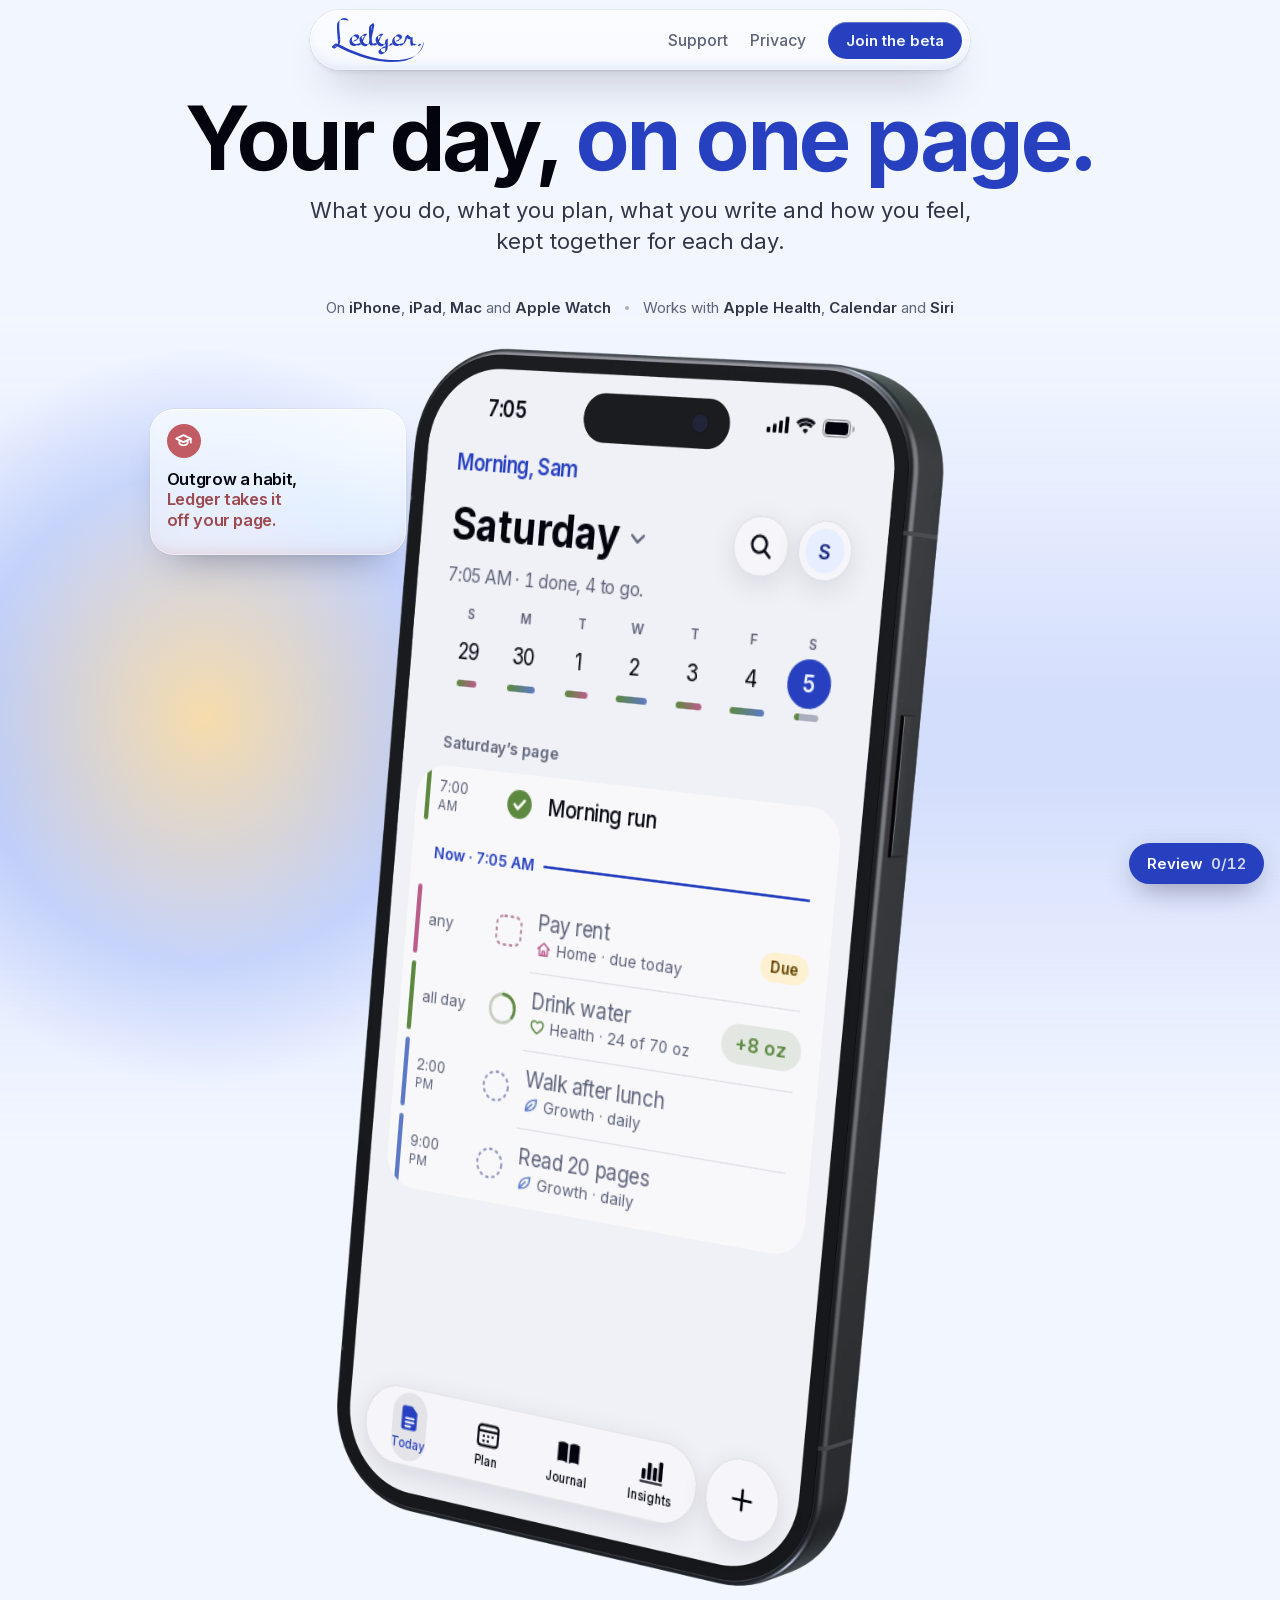
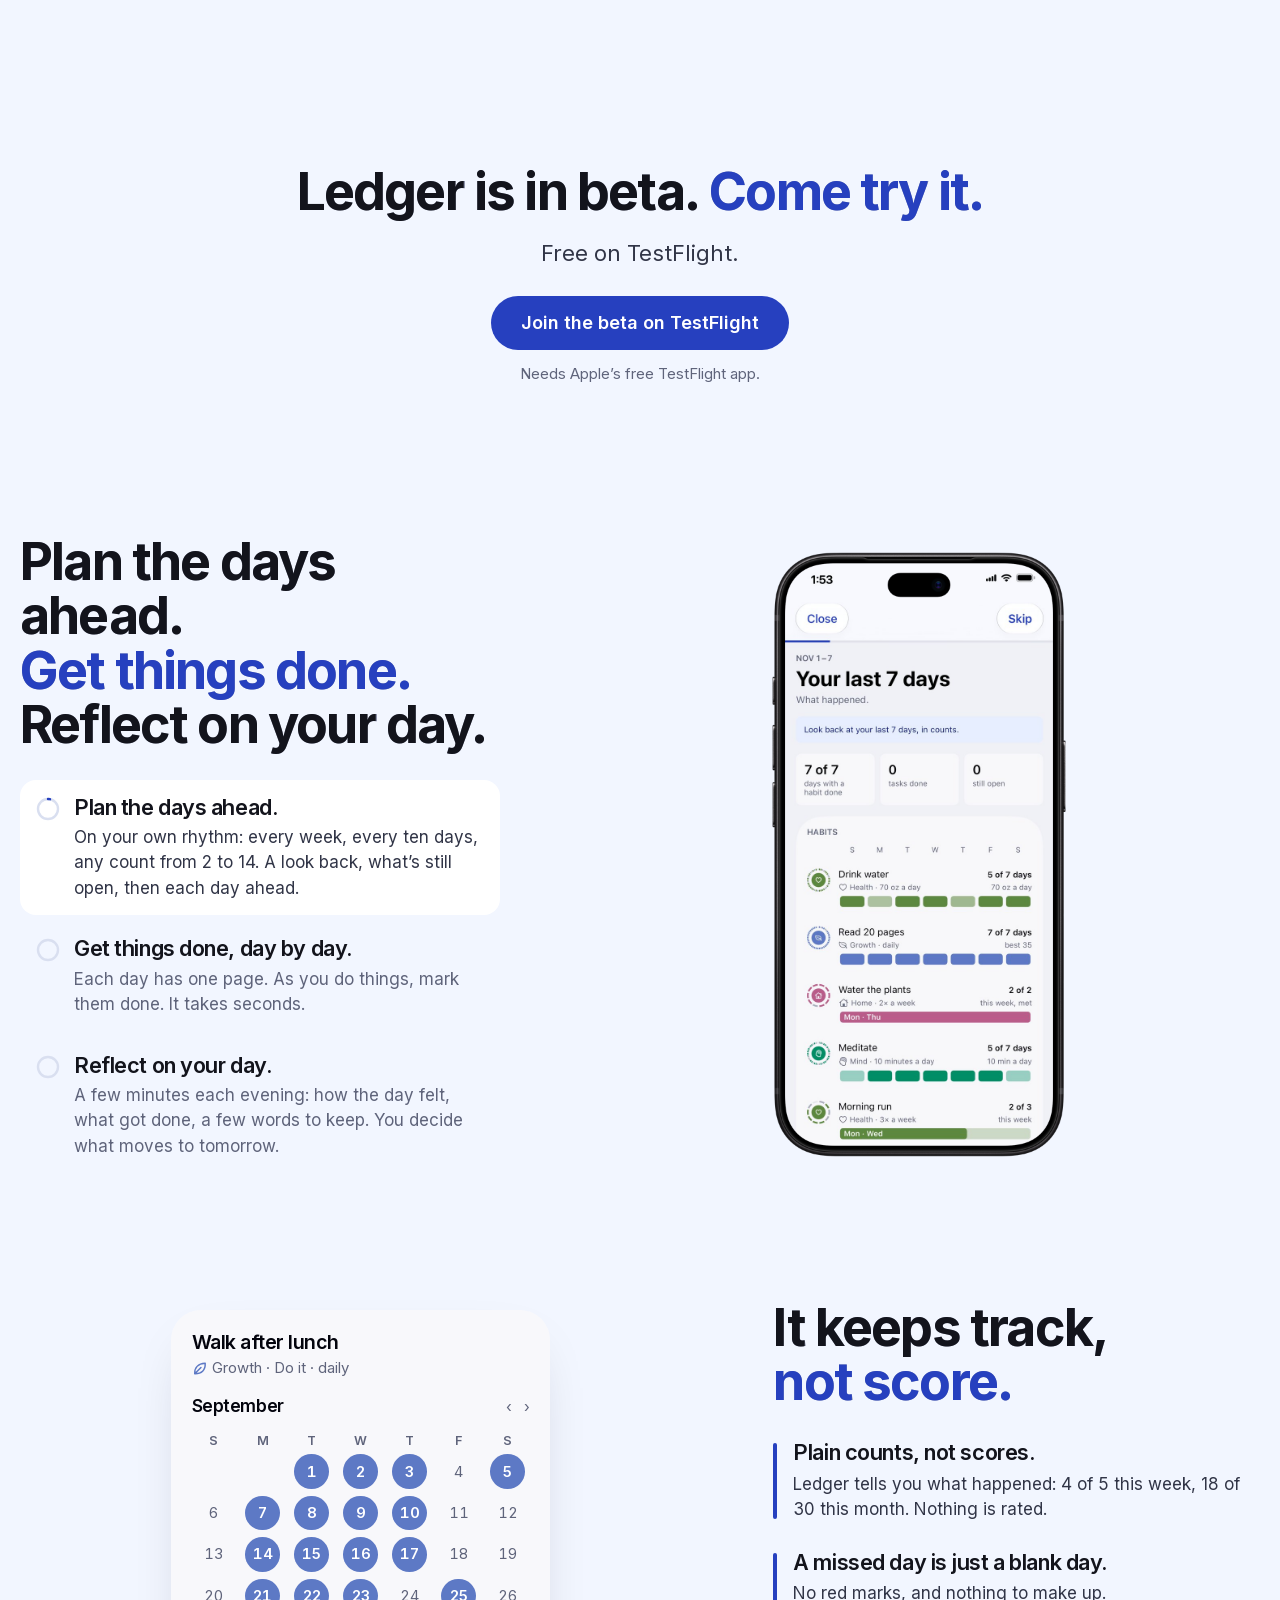
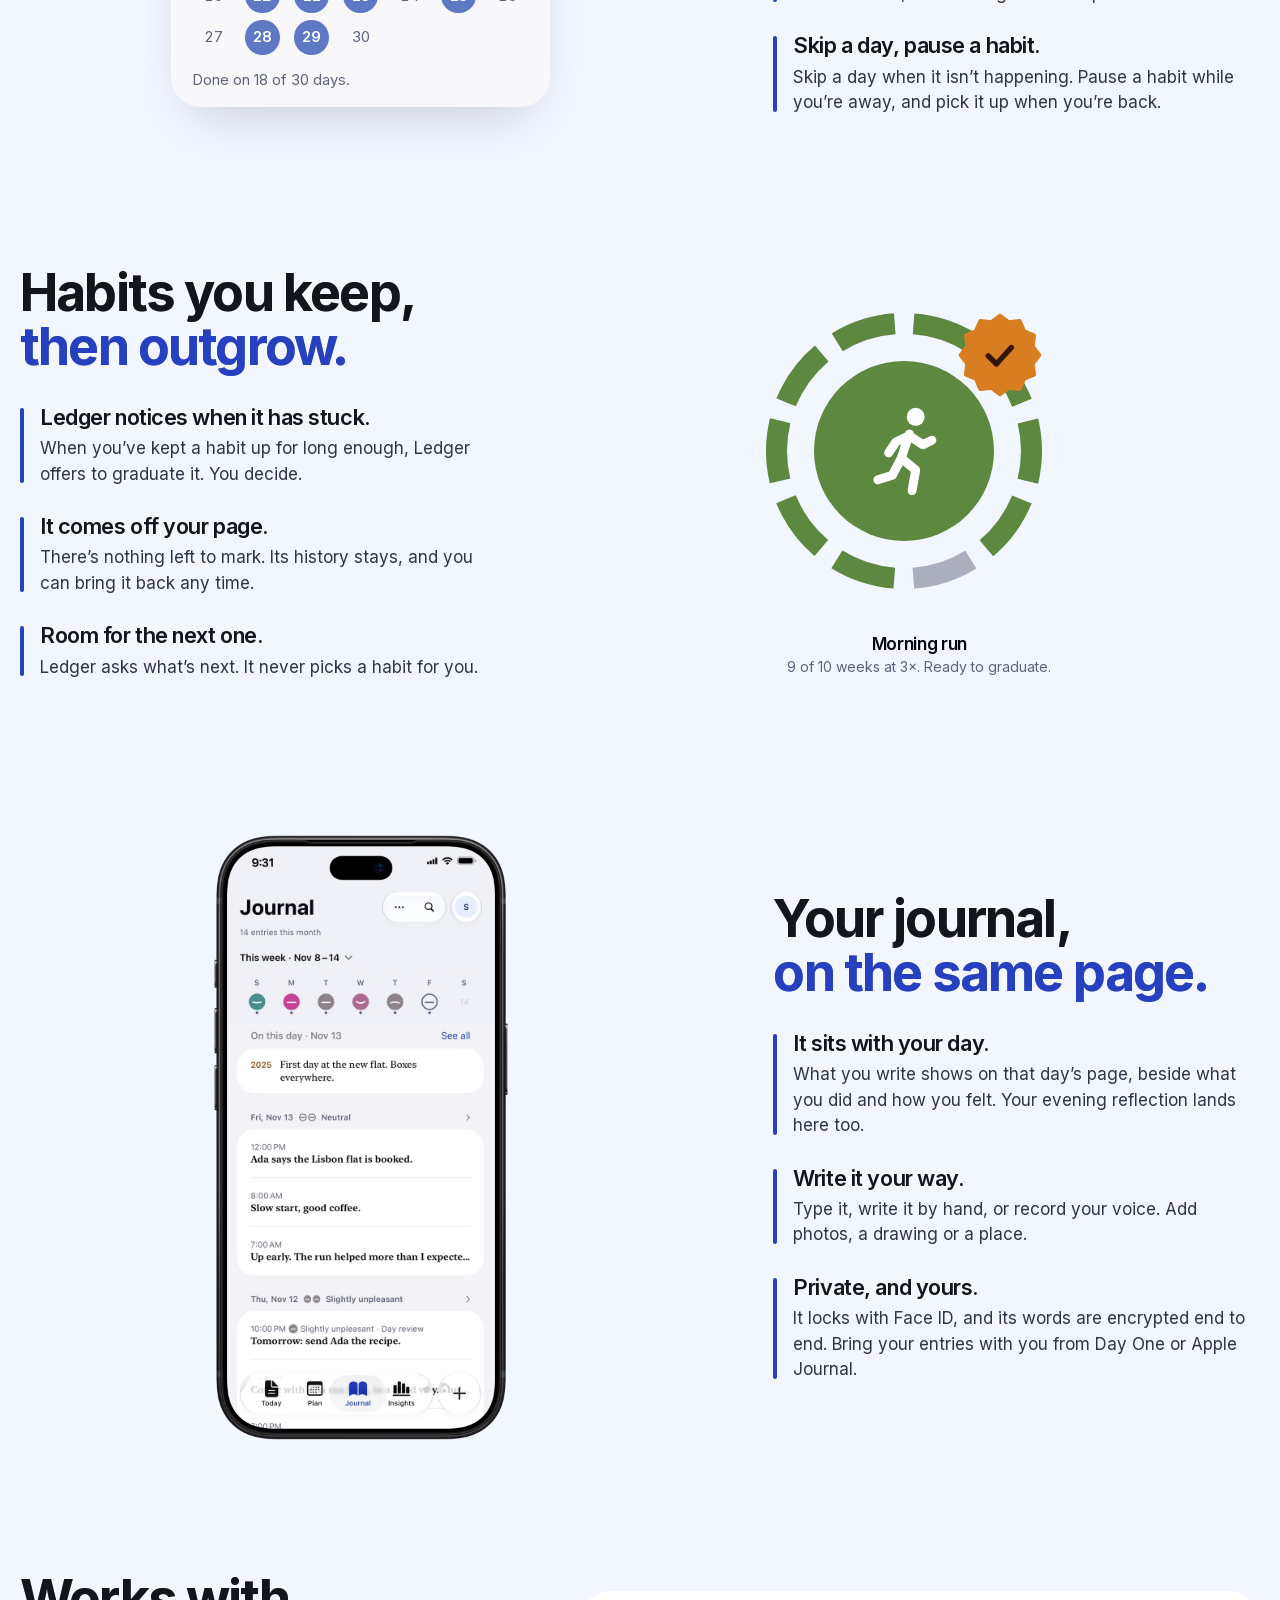
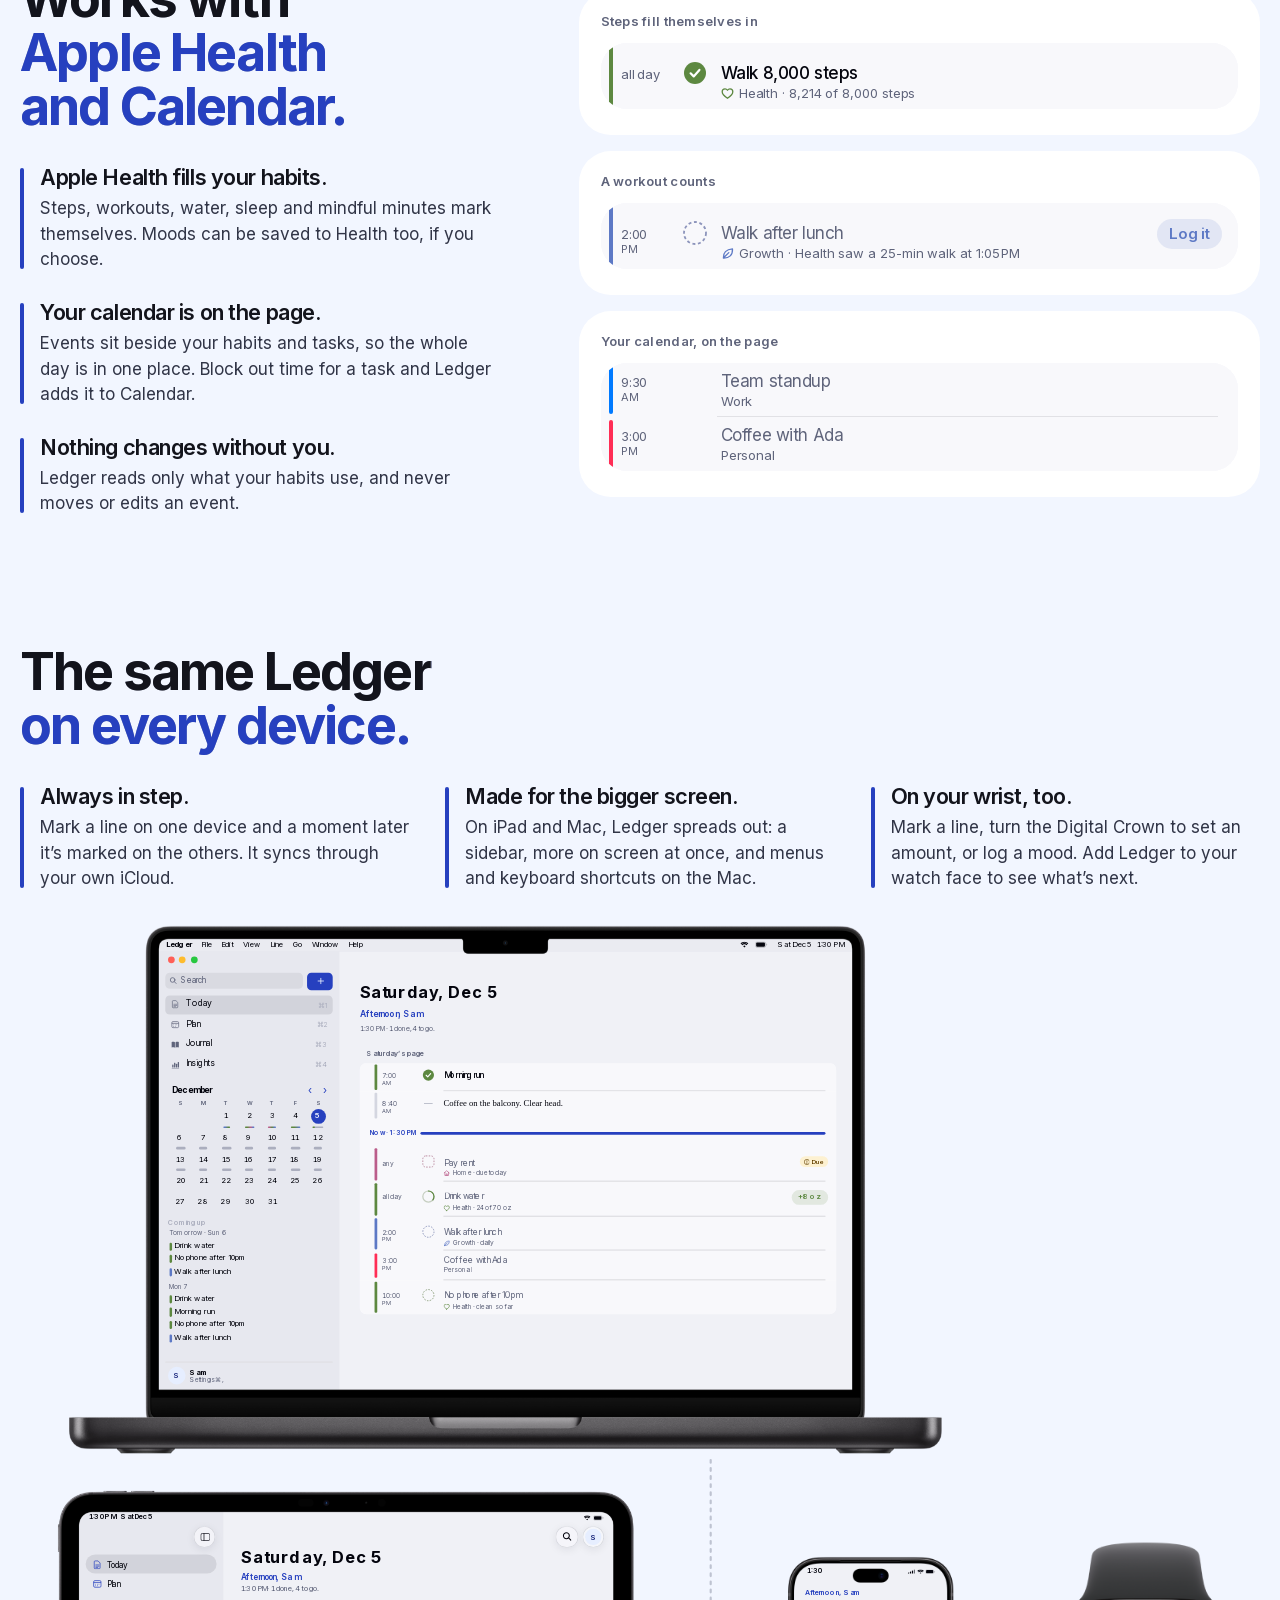
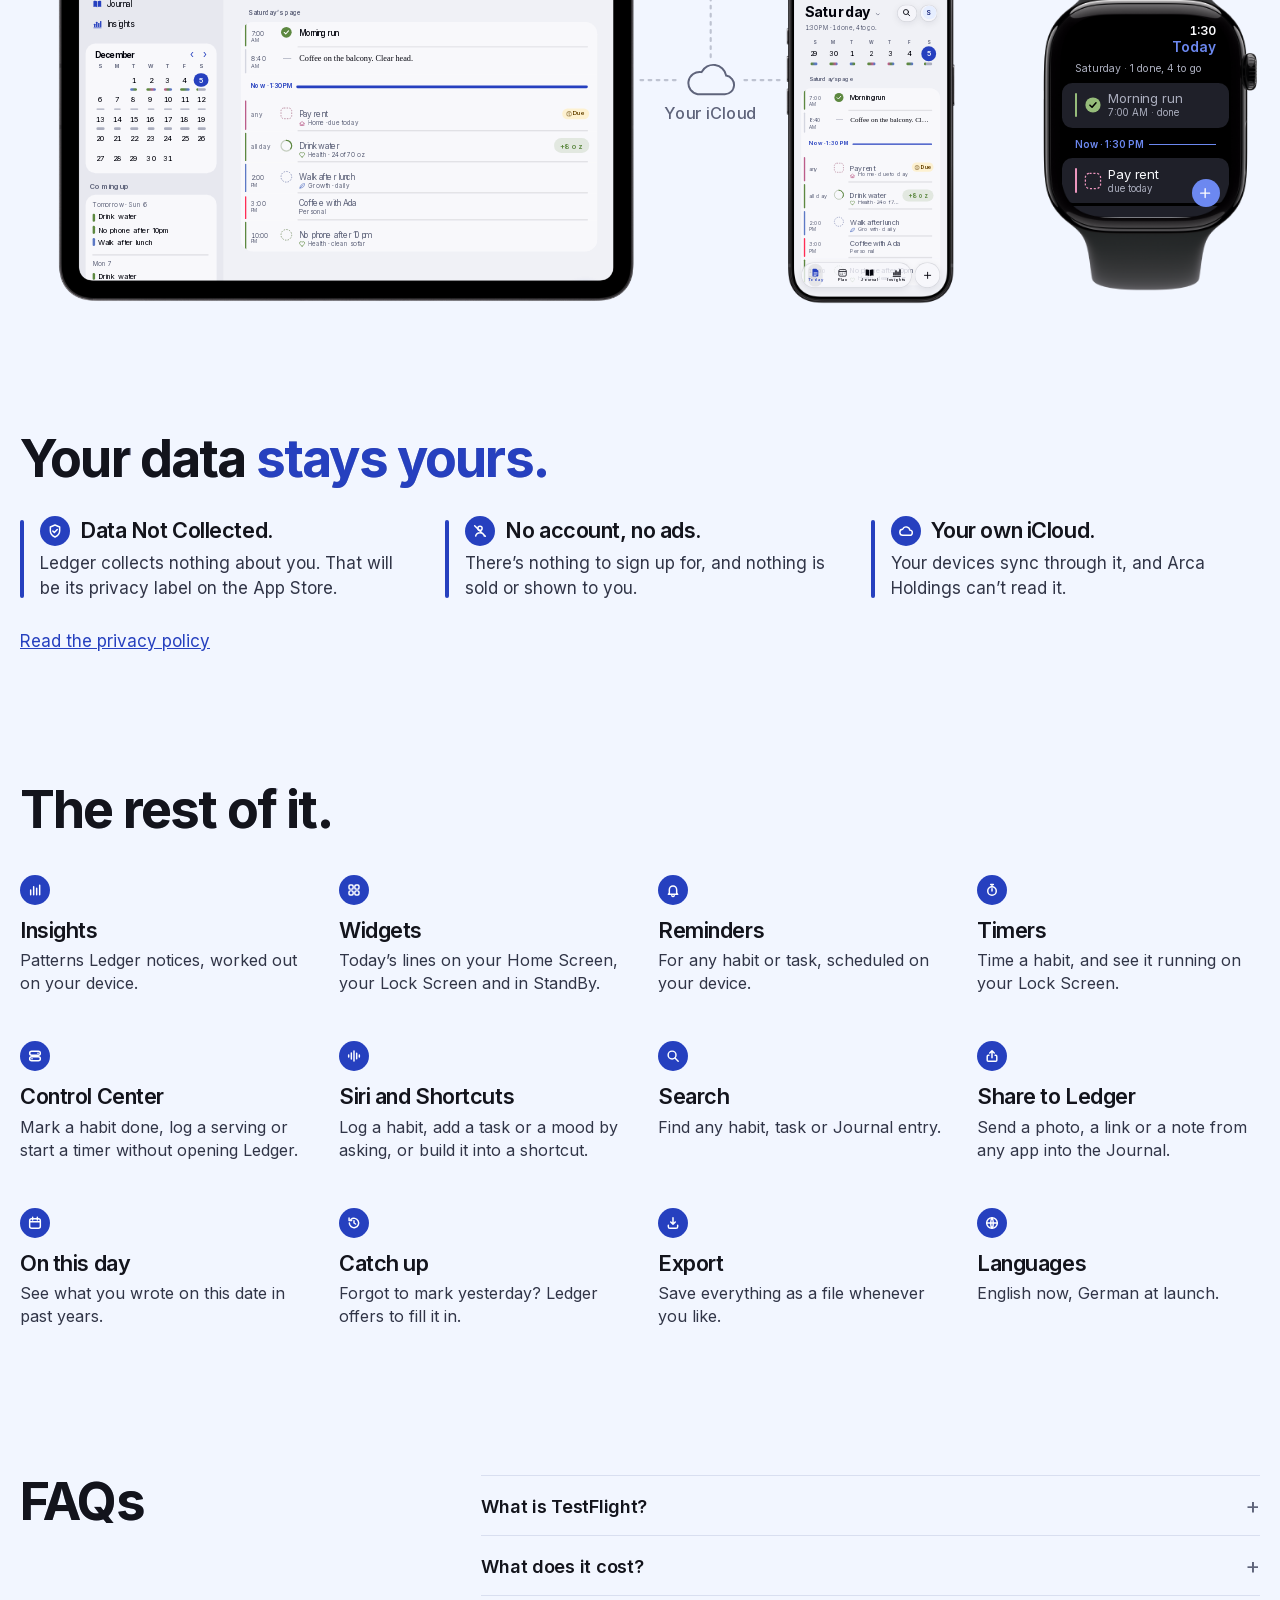
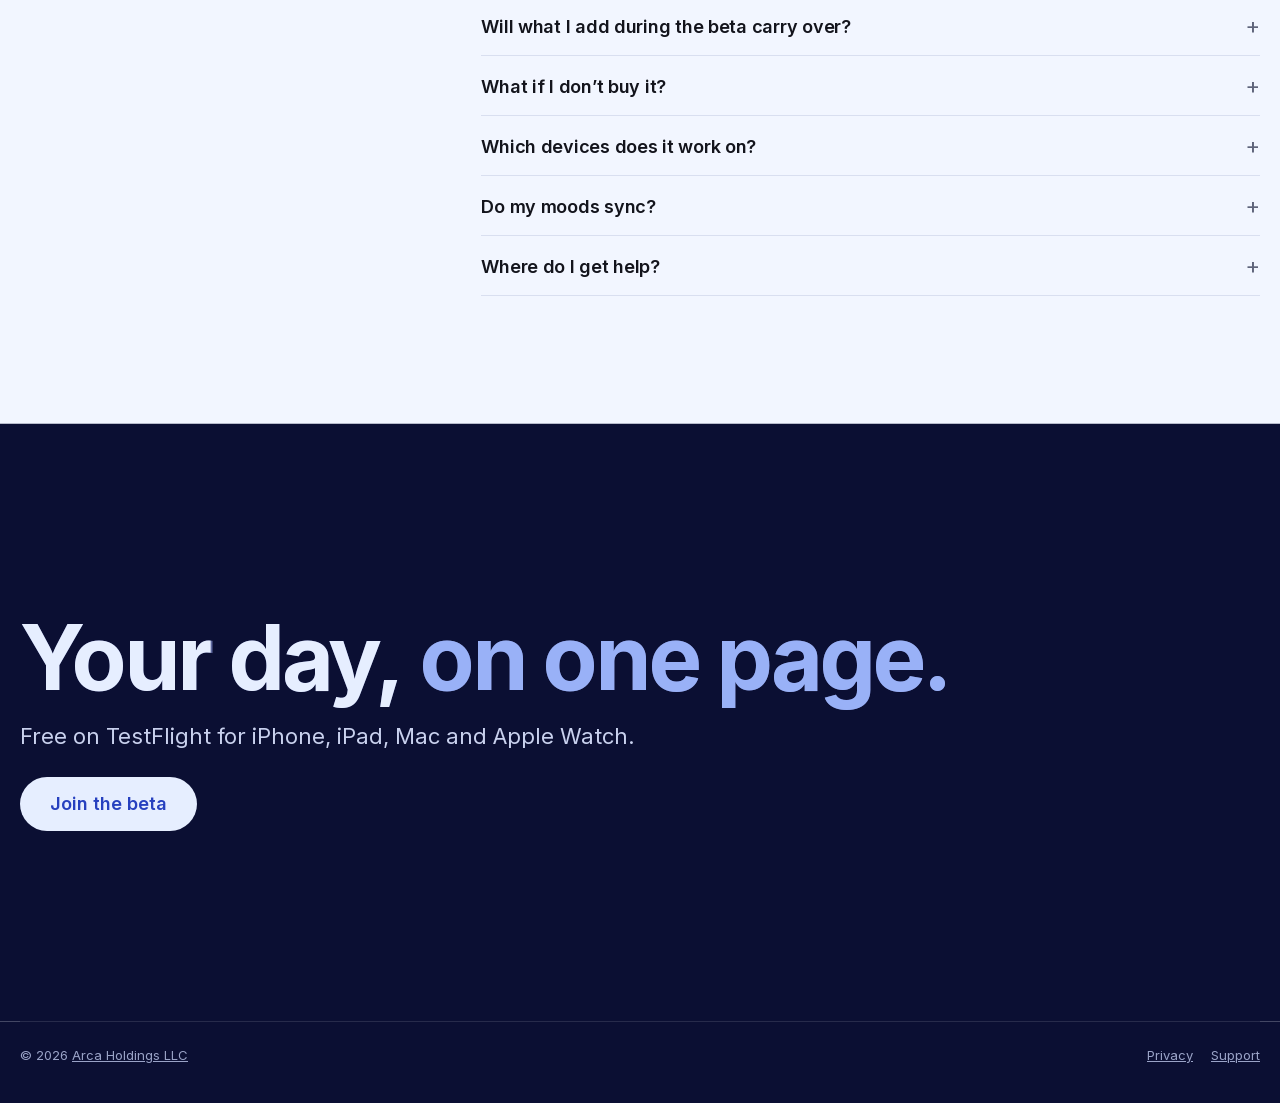
==== commit 43908380: "Preview: privacy, support and home wording in line with the app Co-Authored-By: Claude Fable 5.2 <no" ====
--- a/docs/index.html
+++ b/docs/index.html
@@ -1,5 +1,5 @@
 <!doctype html>
-<html lang="en" data-built="day-page @ 5a40f1e, Nov 13">
+<html lang="en" data-built="day-page @ db01f7d, Nov 13">
 <head>
 <meta name="robots" content="noindex, nofollow">
 <meta charset="utf-8">
@@ -9,8 +9,8 @@
 <meta name="color-scheme" content="light">
 <meta name="theme-color" content="#F2F6FF">
 <link rel="canonical" href="https://keepingledger.com/">
-<link rel="icon" type="image/png" href="images/favicon.png?v=5a40f1e">
-<link rel="apple-touch-icon" href="images/apple-touch-icon.png?v=5a40f1e">
+<link rel="icon" type="image/png" href="images/favicon.png?v=db01f7d">
+<link rel="apple-touch-icon" href="images/apple-touch-icon.png?v=db01f7d">
 <meta property="og:type" content="website">
 <meta property="og:title" content="Ledger: Habit and Mood Tracker · Your day, on one page">
 <meta property="og:description" content="A habit and mood tracker with tasks and a journal, kept together for each day. Ledger reports what happened and never grades it.">
@@ -38,22 +38,22 @@
   ]
 }
 </script>
-<link rel="preload" as="image" href="images/hero/phone.webp?v=5a40f1e" type="image/webp" fetchpriority="high">
-<link rel="stylesheet" href="home.css?v=5a40f1e">
-<link rel="stylesheet" href="day.css?v=5a40f1e">
-<link rel="stylesheet" href="bar.css?v=5a40f1e">
-<link rel="stylesheet" href="hero.css?v=5a40f1e">
-<script src="hero.js?v=5a40f1e" defer></script>
-<script src="home.js?v=5a40f1e" defer></script>
-<script src="motion.js?v=5a40f1e" defer></script>
-<script src="day.js?v=5a40f1e" defer></script>
-<link rel="stylesheet" href="review.css?v=5a40f1e">
-<script src="review.js?v=5a40f1e" defer></script>
+<link rel="preload" as="image" href="images/hero/phone.webp?v=db01f7d" type="image/webp" fetchpriority="high">
+<link rel="stylesheet" href="home.css?v=db01f7d">
+<link rel="stylesheet" href="day.css?v=db01f7d">
+<link rel="stylesheet" href="bar.css?v=db01f7d">
+<link rel="stylesheet" href="hero.css?v=db01f7d">
+<script src="hero.js?v=db01f7d" defer></script>
+<script src="home.js?v=db01f7d" defer></script>
+<script src="motion.js?v=db01f7d" defer></script>
+<script src="day.js?v=db01f7d" defer></script>
+<link rel="stylesheet" href="review.css?v=db01f7d">
+<script src="review.js?v=db01f7d" defer></script>
 </head>
 <body>
 <div class="site">
   <header class="top">
-    <a class="brand" href="./"><img src="images/wordmark.svg?v=5a40f1e" alt="Ledger" width="132" height="63"><img class="mist" src="images/wordmark-mist.svg?v=5a40f1e" alt="" width="132" height="63" aria-hidden="true"></a>
+    <a class="brand" href="./"><img src="images/wordmark.svg?v=db01f7d" alt="Ledger" width="132" height="63"><img class="mist" src="images/wordmark-mist.svg?v=db01f7d" alt="" width="132" height="63" aria-hidden="true"></a>
     <nav aria-label="Pages"><a href="support">Support</a><a href="privacy">Privacy</a></nav>
     <a class="get" data-when="beta" href="https://testflight.apple.com/join/m8k2vuhh">Join the beta</a><a class="get" data-when="launch" href="#" data-launch="App Store link">Download app</a>
   </header>
@@ -70,8 +70,8 @@
     <div class="hx-stage" id="hxStage">
       <div class="hx-scene" id="hxScene">
         <div class="hx-phone" role="img" aria-label="An iPhone playing a day in Ledger: a habit is marked done, another is added by typing one sentence, a walk is filled in from Apple Health, the evening’s day review is answered, an open task moves to tomorrow, and tomorrow’s page appears.">
-          <div class="hx-app" id="hxApp"><img src="images/clips/today-light.jpg?v=5a40f1e" alt="" width="664" height="1440"></div>
-          <img src="images/hero/phone.webp?v=5a40f1e" alt="" width="1464" height="2967" fetchpriority="high">
+          <div class="hx-app" id="hxApp"><img src="images/clips/today-light.jpg?v=db01f7d" alt="" width="664" height="1440"></div>
+          <img src="images/hero/phone.webp?v=db01f7d" alt="" width="1464" height="2967" fetchpriority="high">
         </div>
       </div>
       <div class="hx-rail"><ul class="hx-cards" aria-label="What Ledger does">
@@ -97,7 +97,7 @@
     <div class="join-in" data-when="launch">
       <h2>Try Ledger <b>free for two weeks.</b></h2>
       <p class="join-line">Then $29.99 once. No subscription, no account.</p>
-      <a class="join-badge" href="#" data-launch="App Store link"><img src="images/app-store-badge.svg?v=5a40f1e" alt="Download on the App Store" width="168" height="56"></a>
+      <a class="join-badge" href="#" data-launch="App Store link"><img src="images/app-store-badge.svg?v=db01f7d" alt="Download on the App Store" width="168" height="56"></a>
       <p class="join-small">On iPhone, iPad, Mac and Apple Watch.</p>
     </div>
   </section>
@@ -122,12 +122,12 @@
     <div class="days-stage">
       <div class="days-phone">
         <div class="days-screen">
-          <img class="days-view is-on" data-step="0" src="images/clips/pace-light.jpg?v=5a40f1e" loading="lazy" alt="Planning in Ledger: a look back at the last 7 days, in counts, before planning the days ahead.">
-          <img class="days-view" data-step="1" src="images/clips/today-light.jpg?v=5a40f1e" loading="lazy" alt="Ledger’s Today page: the day’s lines on one page, with the ones already done above a Now line.">
-          <img class="days-view" data-step="2" data-frame="0" src="images/clips/review-1.jpg?v=5a40f1e" loading="lazy" alt="Ledger’s day review, in four steps. First: how the day felt.">
-          <img class="days-view" data-step="2" data-frame="1" src="images/clips/review-2.jpg?v=5a40f1e" loading="lazy" alt="Second: what got done, and what wasn’t marked.">
-          <img class="days-view" data-step="2" data-frame="2" src="images/clips/review-3.jpg?v=5a40f1e" loading="lazy" alt="Third: a few words to keep.">
-          <img class="days-view" data-step="2" data-frame="3" src="images/clips/review-4.jpg?v=5a40f1e" loading="lazy" alt="Fourth: what is still open, and where it goes tomorrow.">
+          <img class="days-view is-on" data-step="0" src="images/clips/pace-light.jpg?v=db01f7d" loading="lazy" alt="Planning in Ledger: a look back at the last 7 days, in counts, before planning the days ahead.">
+          <img class="days-view" data-step="1" src="images/clips/today-light.jpg?v=db01f7d" loading="lazy" alt="Ledger’s Today page: the day’s lines on one page, with the ones already done above a Now line.">
+          <img class="days-view" data-step="2" data-frame="0" src="images/clips/review-1.jpg?v=db01f7d" loading="lazy" alt="Ledger’s day review, in four steps. First: how the day felt.">
+          <img class="days-view" data-step="2" data-frame="1" src="images/clips/review-2.jpg?v=db01f7d" loading="lazy" alt="Second: what got done, and what wasn’t marked.">
+          <img class="days-view" data-step="2" data-frame="2" src="images/clips/review-3.jpg?v=db01f7d" loading="lazy" alt="Third: a few words to keep.">
+          <img class="days-view" data-step="2" data-frame="3" src="images/clips/review-4.jpg?v=db01f7d" loading="lazy" alt="Fourth: what is still open, and where it goes tomorrow.">
         </div>
       </div>
     </div>
@@ -182,7 +182,7 @@
     <div class="tile bare">
       <div class="days-phone solo">
         <div class="days-screen">
-          <img class="days-view is-on" loading="lazy" src="images/clips/journal-light.jpg?v=5a40f1e" alt="Ledger’s Journal: this week’s moods along the top, then each day’s entries in your own words.">
+          <img class="days-view is-on" loading="lazy" src="images/clips/journal-light.jpg?v=db01f7d" alt="Ledger’s Journal: this week’s moods along the top, then each day’s entries in your own words.">
         </div>
       </div>
     </div>
@@ -193,8 +193,8 @@
     <div class="copy">
       <h2 id="h-health">Works with <br><b>Apple Health</b> <br><b>and Calendar.</b></h2>
       <ul class="points">
-        <li><b>Apple Health fills your habits.</b><span>Steps, workouts, water, sleep and mindful minutes mark themselves. A mood you log is saved to Health too.</span></li>
-        <li><b>Your calendar is on the page.</b><span>Events sit beside your habits and tasks, so the whole day is in one place. Give a task a time and it goes into Calendar.</span></li>
+        <li><b>Apple Health fills your habits.</b><span>Steps, workouts, water, sleep and mindful minutes mark themselves. Moods can be saved to Health too, if you choose.</span></li>
+        <li><b>Your calendar is on the page.</b><span>Events sit beside your habits and tasks, so the whole day is in one place. Block out time for a task and Ledger adds it to Calendar.</span></li>
         <li><b>Nothing changes without you.</b><span>Ledger reads only what your habits use, and never moves or edits an event.</span></li>
       </ul>
     </div>
@@ -277,7 +277,7 @@
       <details name="faq" data-when="beta"><summary>Will what I add during the beta carry over?</summary><p>Yes. The beta is the same app that will be on the App Store, so what you add stays on your devices and in your iCloud when you update.</p></details>
       <details name="faq"><summary>What if I don’t buy it?</summary><p>What you wrote stays yours: you can still read and export everything.</p></details>
       <details name="faq"><summary>Which devices does it work on?</summary><p>iPhone, iPad, Mac and Apple Watch, with iOS, iPadOS, macOS or watchOS 26 or later.</p></details>
-      <details name="faq"><summary>Do my moods sync?</summary><p>Moods stay on the device you log them on. Turn on Save to Health and they’re in Apple Health too.</p></details>
+      <details name="faq"><summary>Do my moods sync?</summary><p>Moods stay on the device you log them on. On iPhone and iPad, turn on Save to Health and they’re in Apple Health too. On Apple Watch, moods are saved to Apple Health and show in Ledger on your iPhone.</p></details>
       <details name="faq"><summary>Where do I get help?</summary><p>On the <a href="support">Support</a> page, or by email at <a href="mailto:support@keepingledger.com">support@keepingledger.com</a>.</p></details>
     </div>
   </section>
@@ -287,7 +287,7 @@
     <p data-when="beta">Free on TestFlight for iPhone, iPad, Mac and Apple Watch.</p>
     <a class="btn" data-when="beta" href="https://testflight.apple.com/join/m8k2vuhh">Join the beta</a>
     <p data-when="launch">Free for two weeks, then $29.99 once. On iPhone, iPad, Mac and Apple Watch.</p>
-    <a class="closing-badge" data-when="launch" href="#" data-launch="App Store link"><img src="images/app-store-badge.svg?v=5a40f1e" alt="Download on the App Store" width="168" height="56"></a>
+    <a class="closing-badge" data-when="launch" href="#" data-launch="App Store link"><img src="images/app-store-badge.svg?v=db01f7d" alt="Download on the App Store" width="168" height="56"></a>
   </section>
   </main>
 
@@ -297,9 +297,9 @@
   </footer>
 
 </div>
-<template id="tpl-a"><link rel="stylesheet" href="motion.css?v=5a40f1e"><div class="tile bare" role="group" aria-label="Ledger's Today page on a Mac, an iPad and an iPhone. Ticking a line on one ticks it on the others."><div class="stage-wrap" id="wrapA"><div class="stage wide" id="stageA"></div></div></div></template>
-<template id="tpl-w"><link rel="stylesheet" href="motion.css?v=5a40f1e"><div class="tile bare" role="group" aria-label="Ledger's Today page on an Apple Watch. Tap a line to mark it."><div class="watch-solo" id="watchOnly"></div></div></template>
-
-  <script src="days.js?v=5a40f1e" defer></script>
+<template id="tpl-a"><link rel="stylesheet" href="motion.css?v=db01f7d"><div class="tile bare" role="group" aria-label="Ledger's Today page on a Mac, an iPad and an iPhone. Ticking a line on one ticks it on the others."><div class="stage-wrap" id="wrapA"><div class="stage wide" id="stageA"></div></div></div></template>
+<template id="tpl-w"><link rel="stylesheet" href="motion.css?v=db01f7d"><div class="tile bare" role="group" aria-label="Ledger's Today page on an Apple Watch. Tap a line to mark it."><div class="watch-solo" id="watchOnly"></div></div></template>
+
+  <script src="days.js?v=db01f7d" defer></script>
 </body>
 </html>
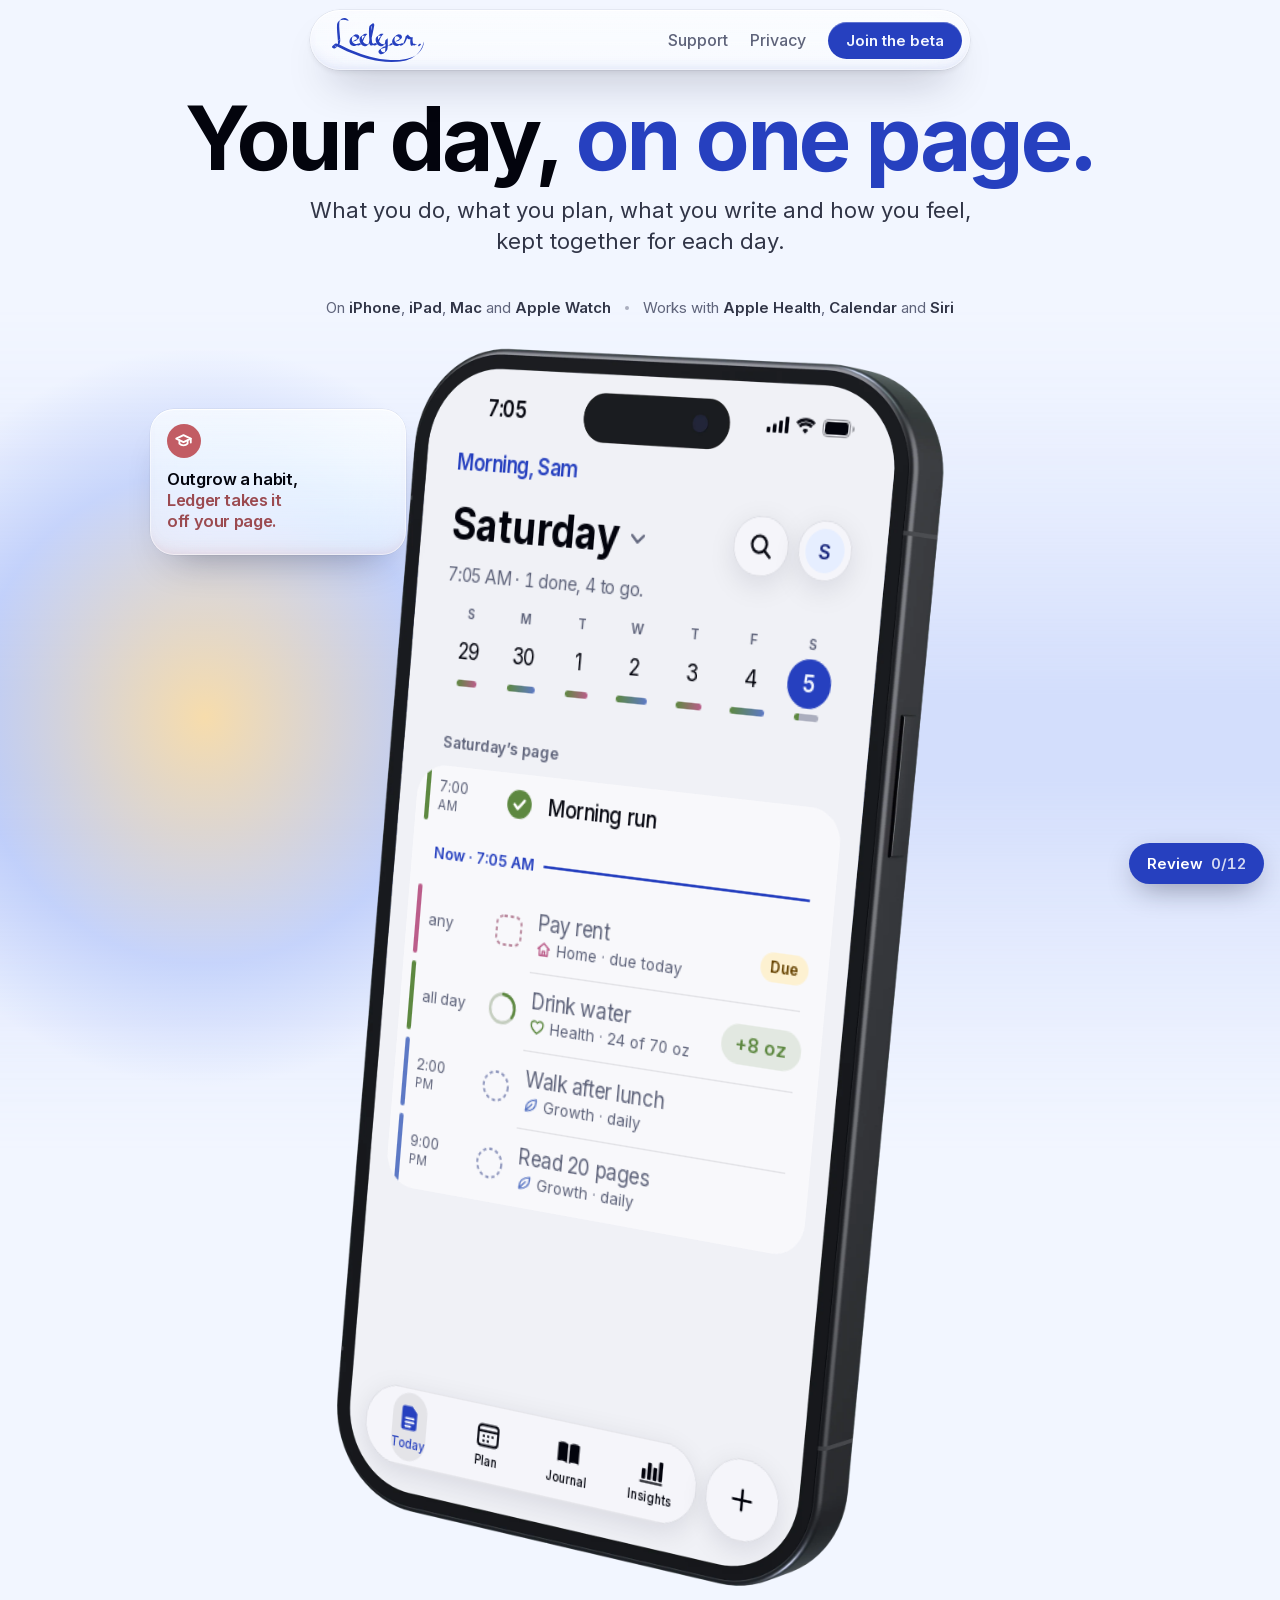
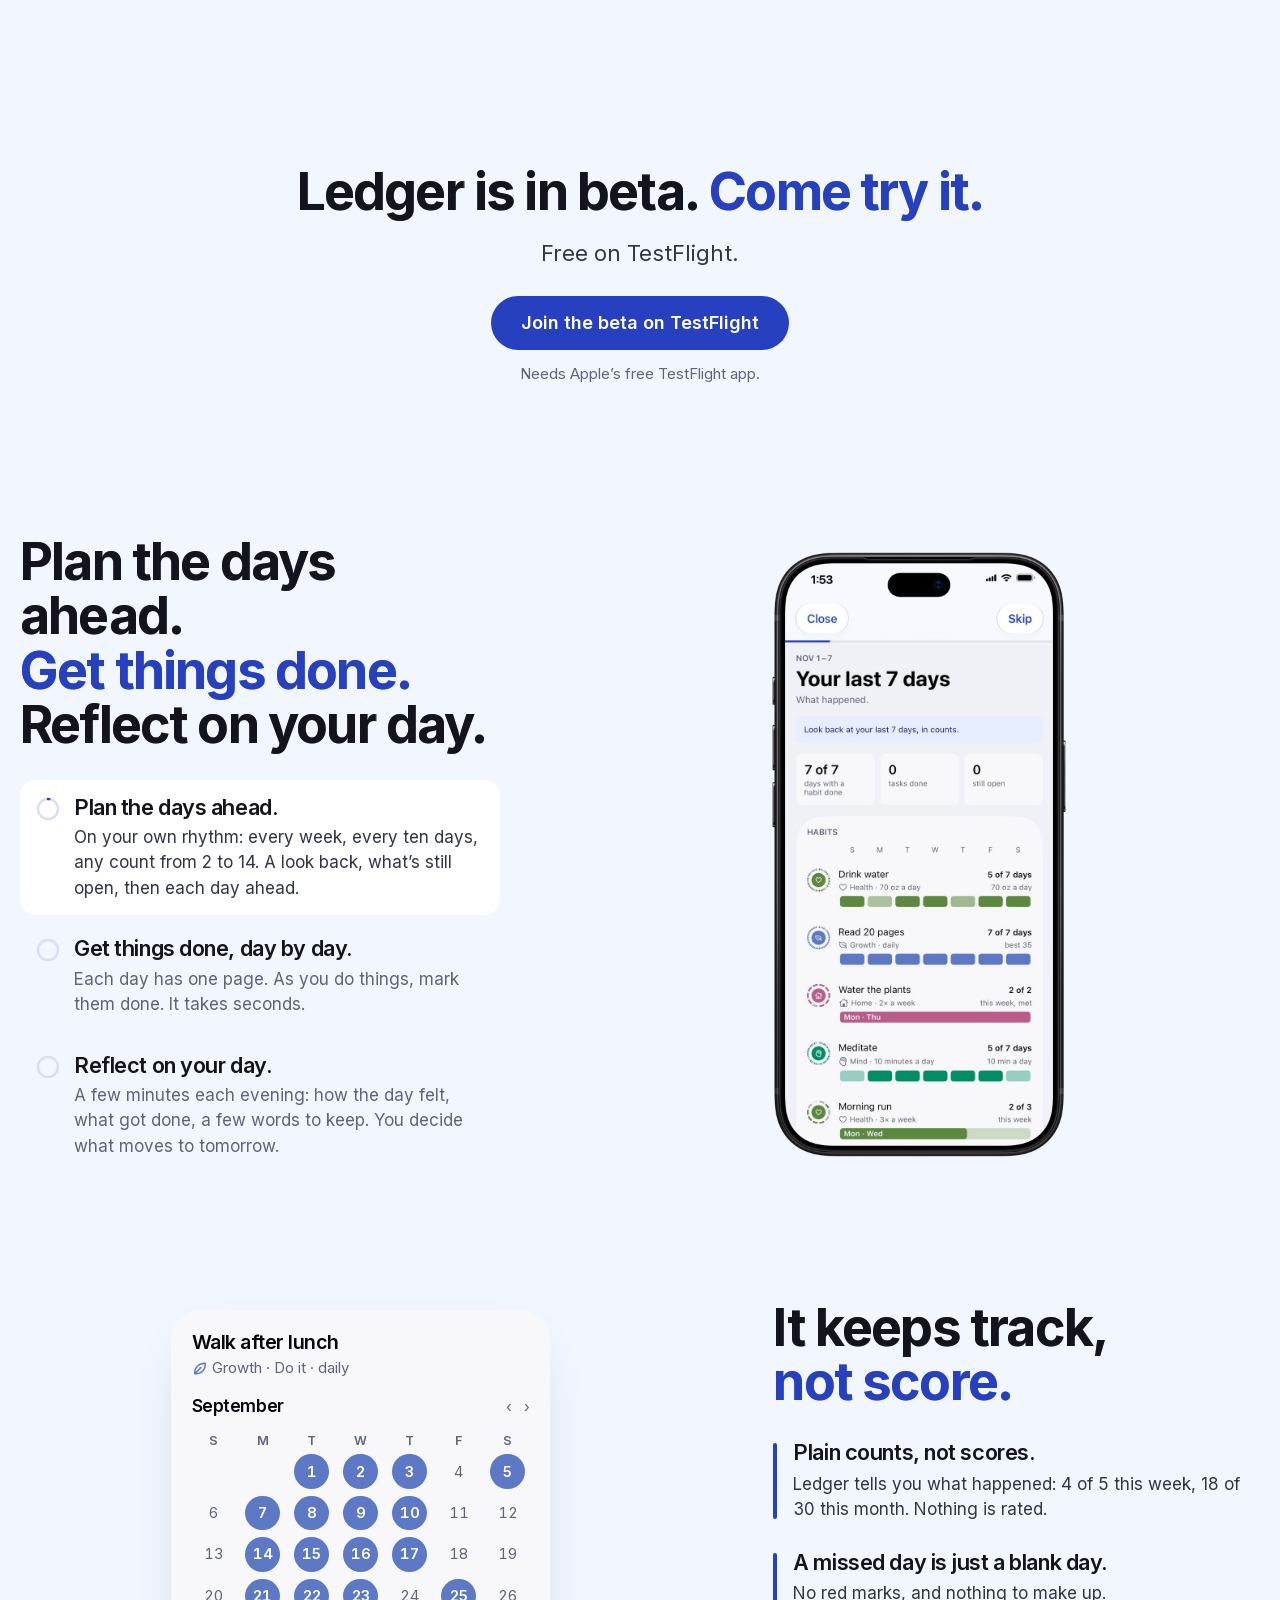
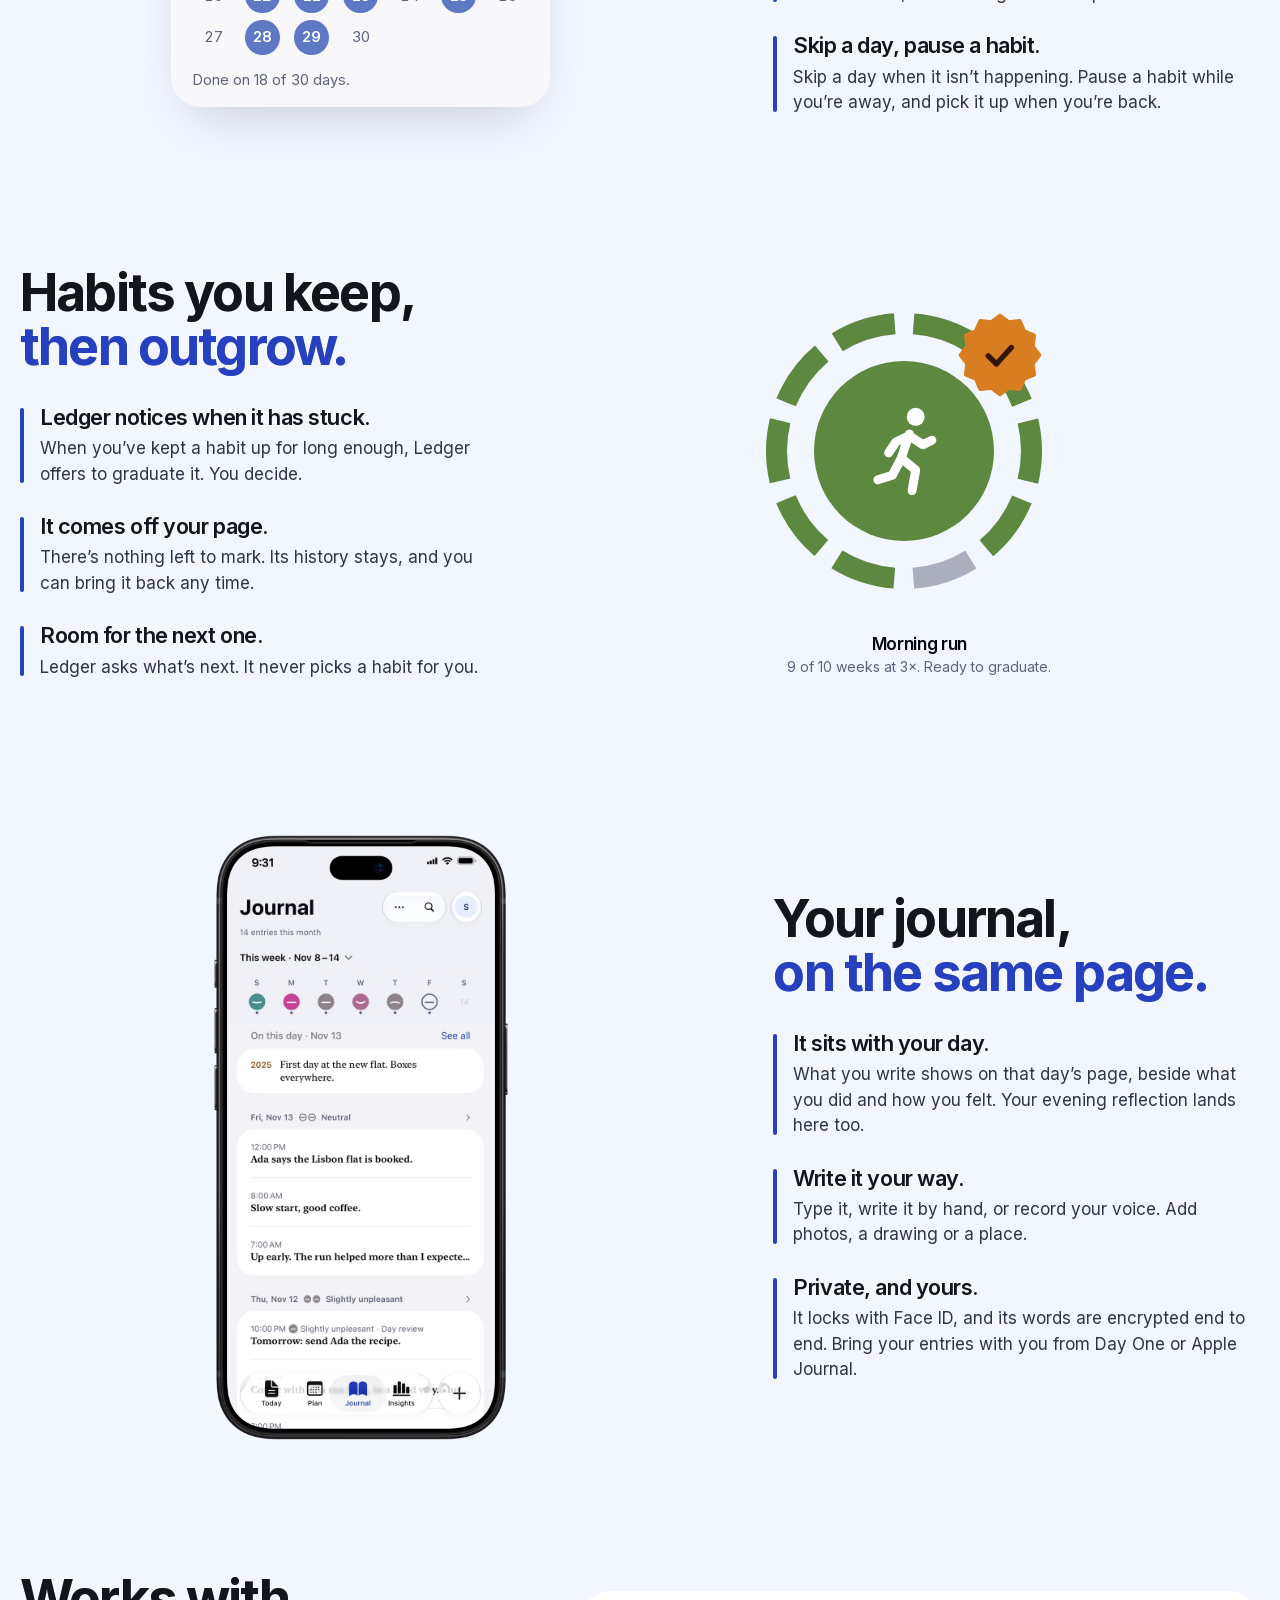
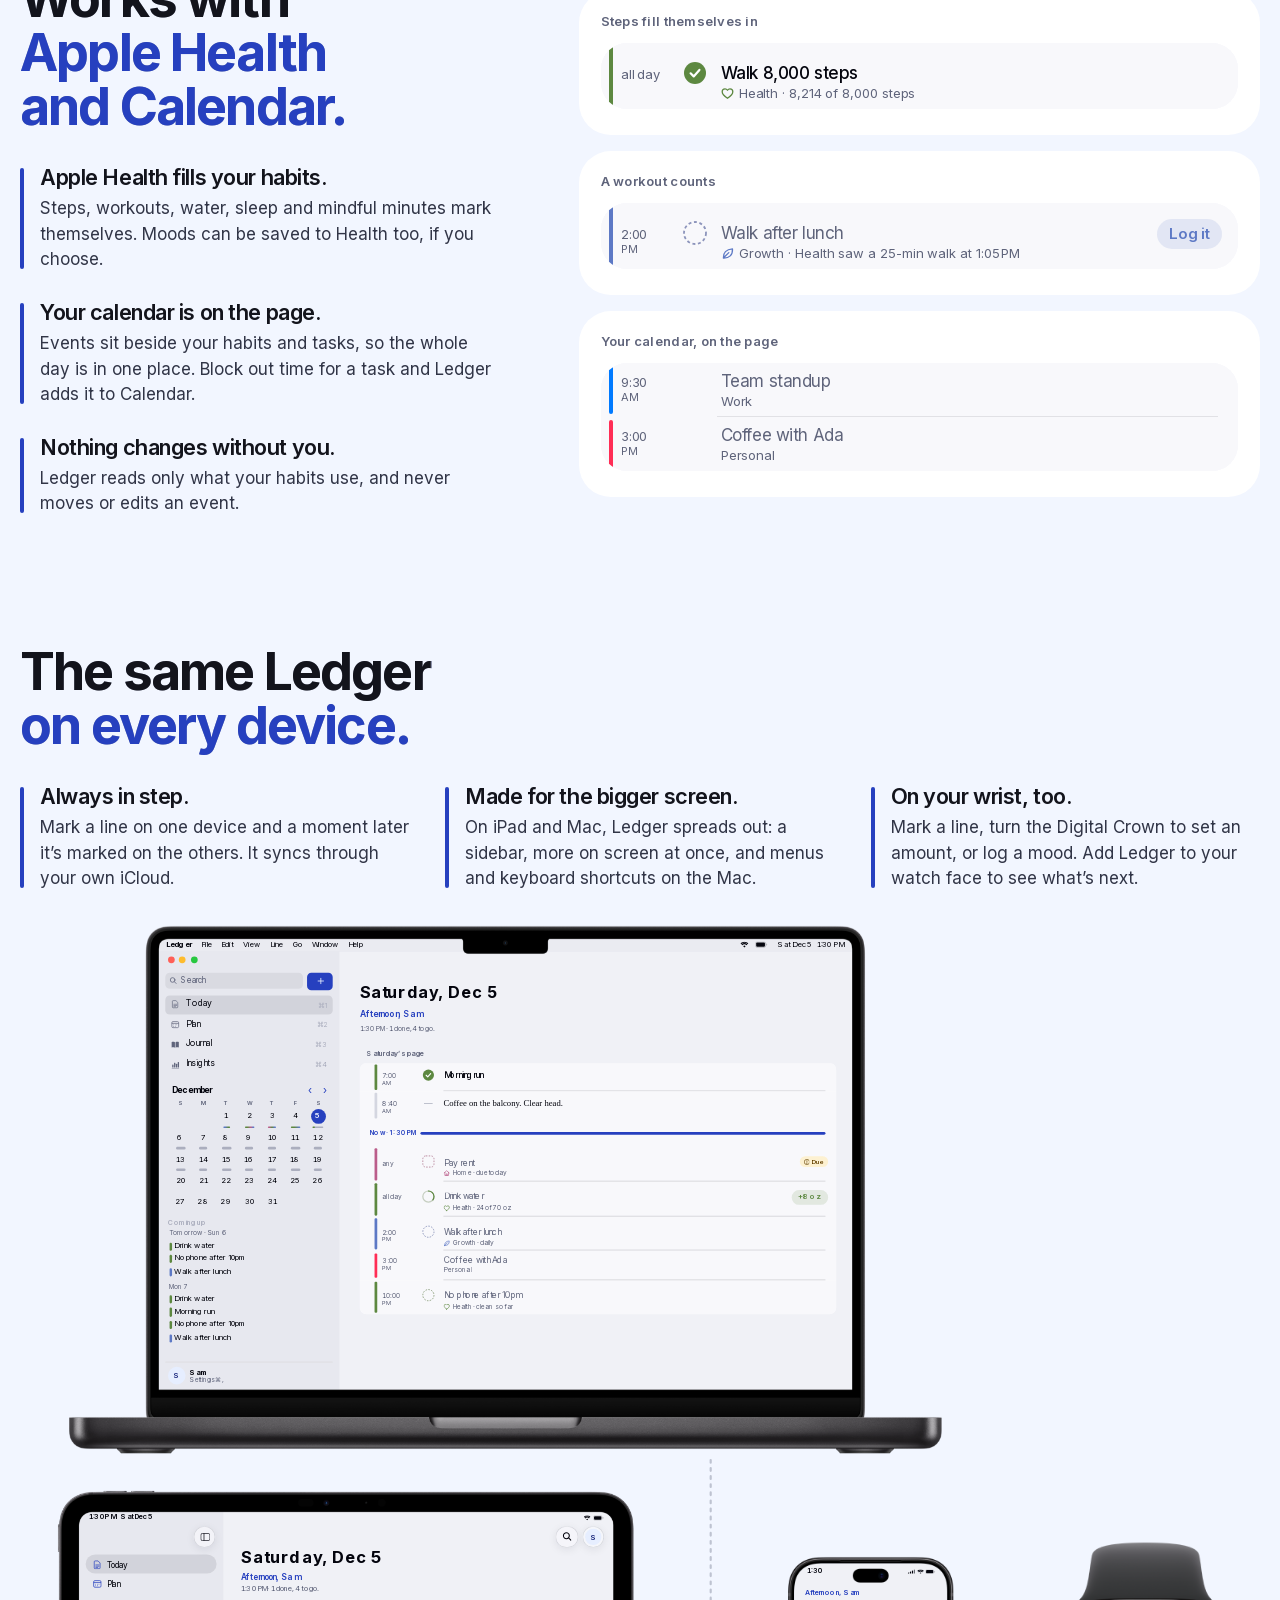
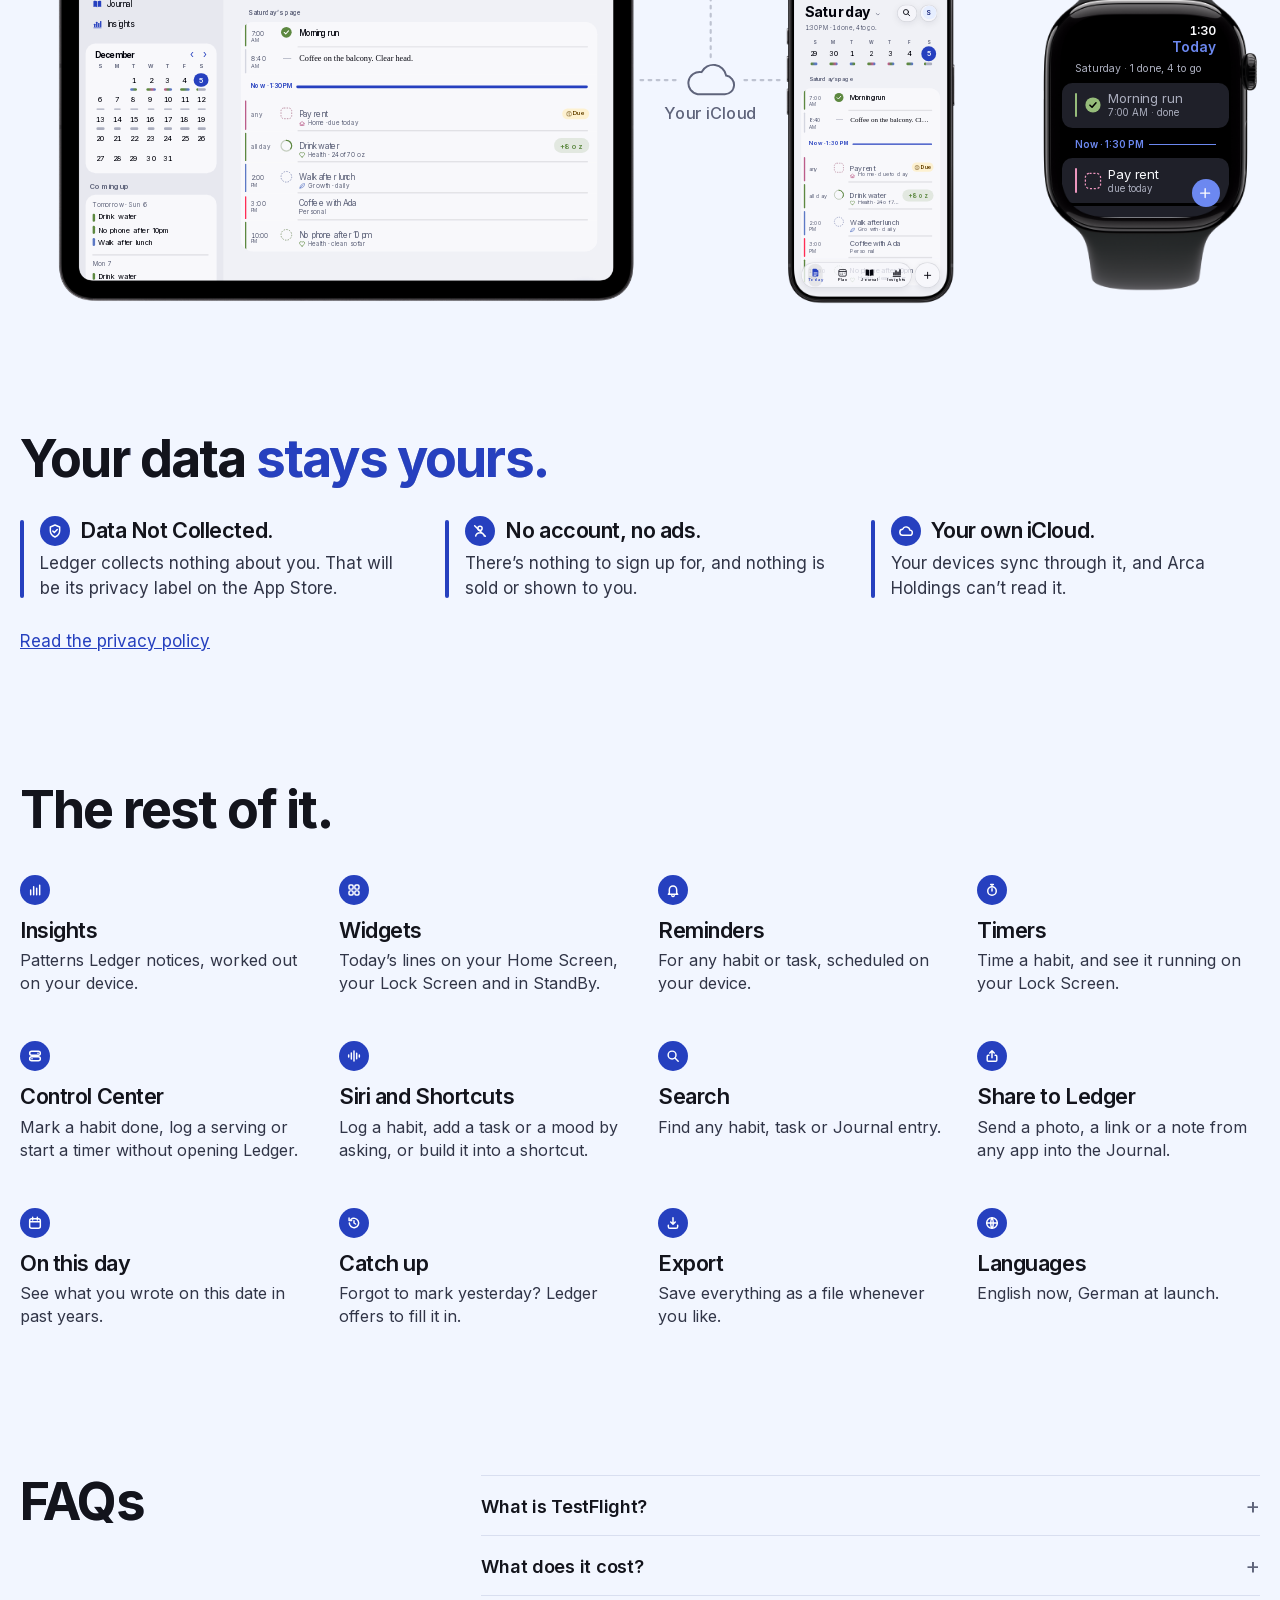
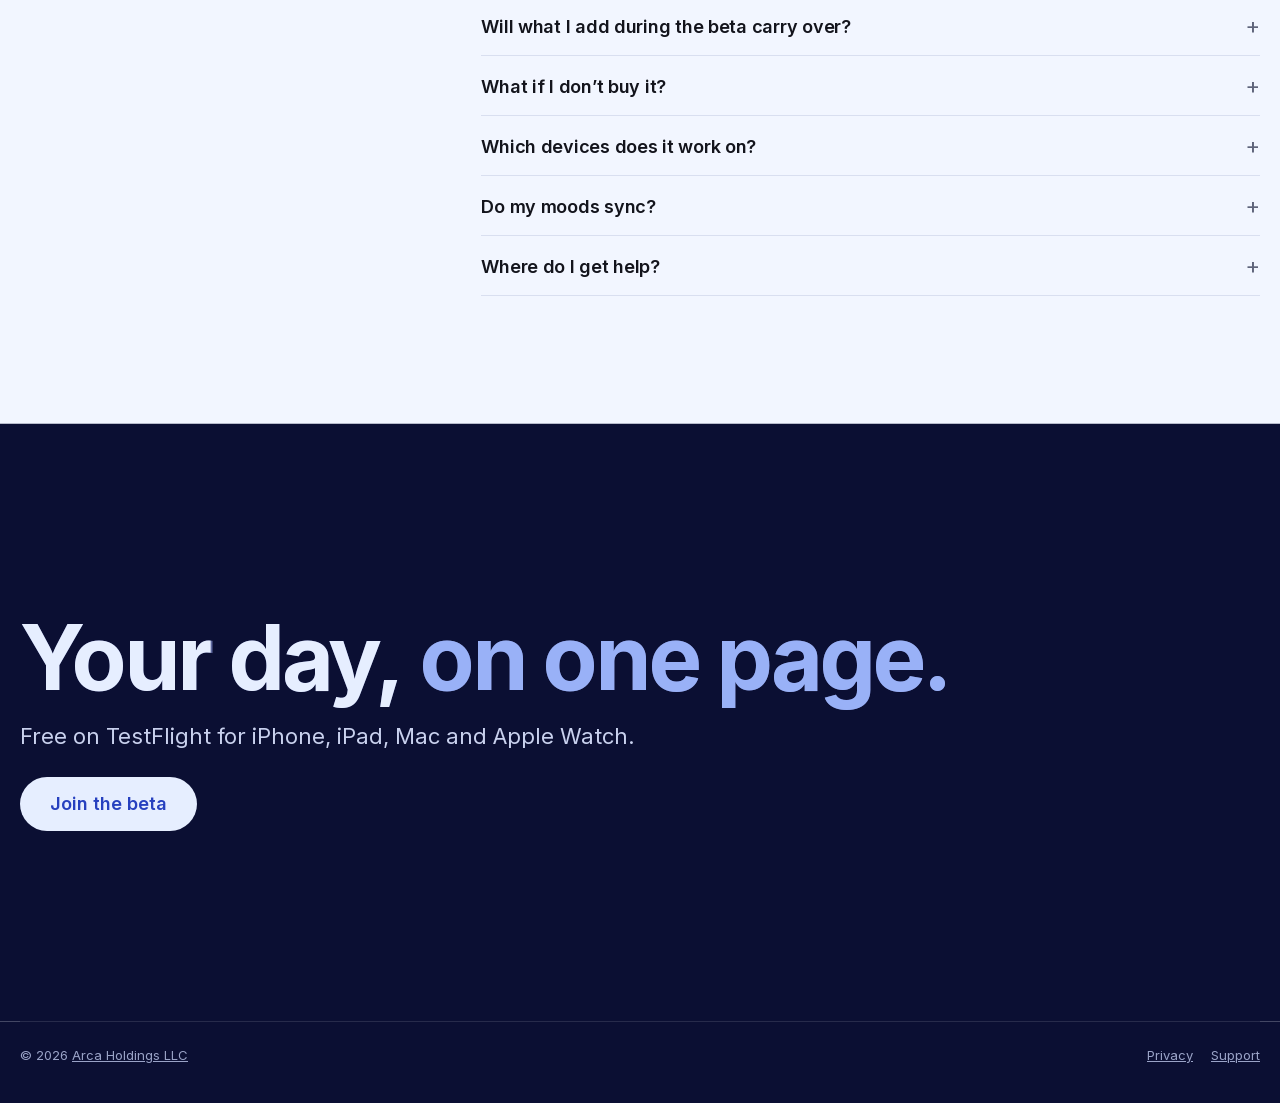
==== commit c898f724: "Preview: Support page launch versions (day-page @ 4c99450) Co-Authored-By: Claude Fable 5.2 <noreply" ====
--- a/docs/index.html
+++ b/docs/index.html
@@ -1,5 +1,5 @@
 <!doctype html>
-<html lang="en" data-built="day-page @ db01f7d, Nov 13">
+<html lang="en" data-built="day-page @ 4c99450, Nov 13">
 <head>
 <meta name="robots" content="noindex, nofollow">
 <meta charset="utf-8">
@@ -9,8 +9,8 @@
 <meta name="color-scheme" content="light">
 <meta name="theme-color" content="#F2F6FF">
 <link rel="canonical" href="https://keepingledger.com/">
-<link rel="icon" type="image/png" href="images/favicon.png?v=db01f7d">
-<link rel="apple-touch-icon" href="images/apple-touch-icon.png?v=db01f7d">
+<link rel="icon" type="image/png" href="images/favicon.png?v=4c99450">
+<link rel="apple-touch-icon" href="images/apple-touch-icon.png?v=4c99450">
 <meta property="og:type" content="website">
 <meta property="og:title" content="Ledger: Habit and Mood Tracker · Your day, on one page">
 <meta property="og:description" content="A habit and mood tracker with tasks and a journal, kept together for each day. Ledger reports what happened and never grades it.">
@@ -38,22 +38,22 @@
   ]
 }
 </script>
-<link rel="preload" as="image" href="images/hero/phone.webp?v=db01f7d" type="image/webp" fetchpriority="high">
-<link rel="stylesheet" href="home.css?v=db01f7d">
-<link rel="stylesheet" href="day.css?v=db01f7d">
-<link rel="stylesheet" href="bar.css?v=db01f7d">
-<link rel="stylesheet" href="hero.css?v=db01f7d">
-<script src="hero.js?v=db01f7d" defer></script>
-<script src="home.js?v=db01f7d" defer></script>
-<script src="motion.js?v=db01f7d" defer></script>
-<script src="day.js?v=db01f7d" defer></script>
-<link rel="stylesheet" href="review.css?v=db01f7d">
-<script src="review.js?v=db01f7d" defer></script>
+<link rel="preload" as="image" href="images/hero/phone.webp?v=4c99450" type="image/webp" fetchpriority="high">
+<link rel="stylesheet" href="home.css?v=4c99450">
+<link rel="stylesheet" href="day.css?v=4c99450">
+<link rel="stylesheet" href="bar.css?v=4c99450">
+<link rel="stylesheet" href="hero.css?v=4c99450">
+<script src="hero.js?v=4c99450" defer></script>
+<script src="home.js?v=4c99450" defer></script>
+<script src="motion.js?v=4c99450" defer></script>
+<script src="day.js?v=4c99450" defer></script>
+<link rel="stylesheet" href="review.css?v=4c99450">
+<script src="review.js?v=4c99450" defer></script>
 </head>
 <body>
 <div class="site">
   <header class="top">
-    <a class="brand" href="./"><img src="images/wordmark.svg?v=db01f7d" alt="Ledger" width="132" height="63"><img class="mist" src="images/wordmark-mist.svg?v=db01f7d" alt="" width="132" height="63" aria-hidden="true"></a>
+    <a class="brand" href="./"><img src="images/wordmark.svg?v=4c99450" alt="Ledger" width="132" height="63"><img class="mist" src="images/wordmark-mist.svg?v=4c99450" alt="" width="132" height="63" aria-hidden="true"></a>
     <nav aria-label="Pages"><a href="support">Support</a><a href="privacy">Privacy</a></nav>
     <a class="get" data-when="beta" href="https://testflight.apple.com/join/m8k2vuhh">Join the beta</a><a class="get" data-when="launch" href="#" data-launch="App Store link">Download app</a>
   </header>
@@ -70,8 +70,8 @@
     <div class="hx-stage" id="hxStage">
       <div class="hx-scene" id="hxScene">
         <div class="hx-phone" role="img" aria-label="An iPhone playing a day in Ledger: a habit is marked done, another is added by typing one sentence, a walk is filled in from Apple Health, the evening’s day review is answered, an open task moves to tomorrow, and tomorrow’s page appears.">
-          <div class="hx-app" id="hxApp"><img src="images/clips/today-light.jpg?v=db01f7d" alt="" width="664" height="1440"></div>
-          <img src="images/hero/phone.webp?v=db01f7d" alt="" width="1464" height="2967" fetchpriority="high">
+          <div class="hx-app" id="hxApp"><img src="images/clips/today-light.jpg?v=4c99450" alt="" width="664" height="1440"></div>
+          <img src="images/hero/phone.webp?v=4c99450" alt="" width="1464" height="2967" fetchpriority="high">
         </div>
       </div>
       <div class="hx-rail"><ul class="hx-cards" aria-label="What Ledger does">
@@ -97,7 +97,7 @@
     <div class="join-in" data-when="launch">
       <h2>Try Ledger <b>free for two weeks.</b></h2>
       <p class="join-line">Then $29.99 once. No subscription, no account.</p>
-      <a class="join-badge" href="#" data-launch="App Store link"><img src="images/app-store-badge.svg?v=db01f7d" alt="Download on the App Store" width="168" height="56"></a>
+      <a class="join-badge" href="#" data-launch="App Store link"><img src="images/app-store-badge.svg?v=4c99450" alt="Download on the App Store" width="168" height="56"></a>
       <p class="join-small">On iPhone, iPad, Mac and Apple Watch.</p>
     </div>
   </section>
@@ -122,12 +122,12 @@
     <div class="days-stage">
       <div class="days-phone">
         <div class="days-screen">
-          <img class="days-view is-on" data-step="0" src="images/clips/pace-light.jpg?v=db01f7d" loading="lazy" alt="Planning in Ledger: a look back at the last 7 days, in counts, before planning the days ahead.">
-          <img class="days-view" data-step="1" src="images/clips/today-light.jpg?v=db01f7d" loading="lazy" alt="Ledger’s Today page: the day’s lines on one page, with the ones already done above a Now line.">
-          <img class="days-view" data-step="2" data-frame="0" src="images/clips/review-1.jpg?v=db01f7d" loading="lazy" alt="Ledger’s day review, in four steps. First: how the day felt.">
-          <img class="days-view" data-step="2" data-frame="1" src="images/clips/review-2.jpg?v=db01f7d" loading="lazy" alt="Second: what got done, and what wasn’t marked.">
-          <img class="days-view" data-step="2" data-frame="2" src="images/clips/review-3.jpg?v=db01f7d" loading="lazy" alt="Third: a few words to keep.">
-          <img class="days-view" data-step="2" data-frame="3" src="images/clips/review-4.jpg?v=db01f7d" loading="lazy" alt="Fourth: what is still open, and where it goes tomorrow.">
+          <img class="days-view is-on" data-step="0" src="images/clips/pace-light.jpg?v=4c99450" loading="lazy" alt="Planning in Ledger: a look back at the last 7 days, in counts, before planning the days ahead.">
+          <img class="days-view" data-step="1" src="images/clips/today-light.jpg?v=4c99450" loading="lazy" alt="Ledger’s Today page: the day’s lines on one page, with the ones already done above a Now line.">
+          <img class="days-view" data-step="2" data-frame="0" src="images/clips/review-1.jpg?v=4c99450" loading="lazy" alt="Ledger’s day review, in four steps. First: how the day felt.">
+          <img class="days-view" data-step="2" data-frame="1" src="images/clips/review-2.jpg?v=4c99450" loading="lazy" alt="Second: what got done, and what wasn’t marked.">
+          <img class="days-view" data-step="2" data-frame="2" src="images/clips/review-3.jpg?v=4c99450" loading="lazy" alt="Third: a few words to keep.">
+          <img class="days-view" data-step="2" data-frame="3" src="images/clips/review-4.jpg?v=4c99450" loading="lazy" alt="Fourth: what is still open, and where it goes tomorrow.">
         </div>
       </div>
     </div>
@@ -182,7 +182,7 @@
     <div class="tile bare">
       <div class="days-phone solo">
         <div class="days-screen">
-          <img class="days-view is-on" loading="lazy" src="images/clips/journal-light.jpg?v=db01f7d" alt="Ledger’s Journal: this week’s moods along the top, then each day’s entries in your own words.">
+          <img class="days-view is-on" loading="lazy" src="images/clips/journal-light.jpg?v=4c99450" alt="Ledger’s Journal: this week’s moods along the top, then each day’s entries in your own words.">
         </div>
       </div>
     </div>
@@ -287,7 +287,7 @@
     <p data-when="beta">Free on TestFlight for iPhone, iPad, Mac and Apple Watch.</p>
     <a class="btn" data-when="beta" href="https://testflight.apple.com/join/m8k2vuhh">Join the beta</a>
     <p data-when="launch">Free for two weeks, then $29.99 once. On iPhone, iPad, Mac and Apple Watch.</p>
-    <a class="closing-badge" data-when="launch" href="#" data-launch="App Store link"><img src="images/app-store-badge.svg?v=db01f7d" alt="Download on the App Store" width="168" height="56"></a>
+    <a class="closing-badge" data-when="launch" href="#" data-launch="App Store link"><img src="images/app-store-badge.svg?v=4c99450" alt="Download on the App Store" width="168" height="56"></a>
   </section>
   </main>
 
@@ -297,9 +297,9 @@
   </footer>
 
 </div>
-<template id="tpl-a"><link rel="stylesheet" href="motion.css?v=db01f7d"><div class="tile bare" role="group" aria-label="Ledger's Today page on a Mac, an iPad and an iPhone. Ticking a line on one ticks it on the others."><div class="stage-wrap" id="wrapA"><div class="stage wide" id="stageA"></div></div></div></template>
-<template id="tpl-w"><link rel="stylesheet" href="motion.css?v=db01f7d"><div class="tile bare" role="group" aria-label="Ledger's Today page on an Apple Watch. Tap a line to mark it."><div class="watch-solo" id="watchOnly"></div></div></template>
-
-  <script src="days.js?v=db01f7d" defer></script>
+<template id="tpl-a"><link rel="stylesheet" href="motion.css?v=4c99450"><div class="tile bare" role="group" aria-label="Ledger's Today page on a Mac, an iPad and an iPhone. Ticking a line on one ticks it on the others."><div class="stage-wrap" id="wrapA"><div class="stage wide" id="stageA"></div></div></div></template>
+<template id="tpl-w"><link rel="stylesheet" href="motion.css?v=4c99450"><div class="tile bare" role="group" aria-label="Ledger's Today page on an Apple Watch. Tap a line to mark it."><div class="watch-solo" id="watchOnly"></div></div></template>
+
+  <script src="days.js?v=4c99450" defer></script>
 </body>
 </html>
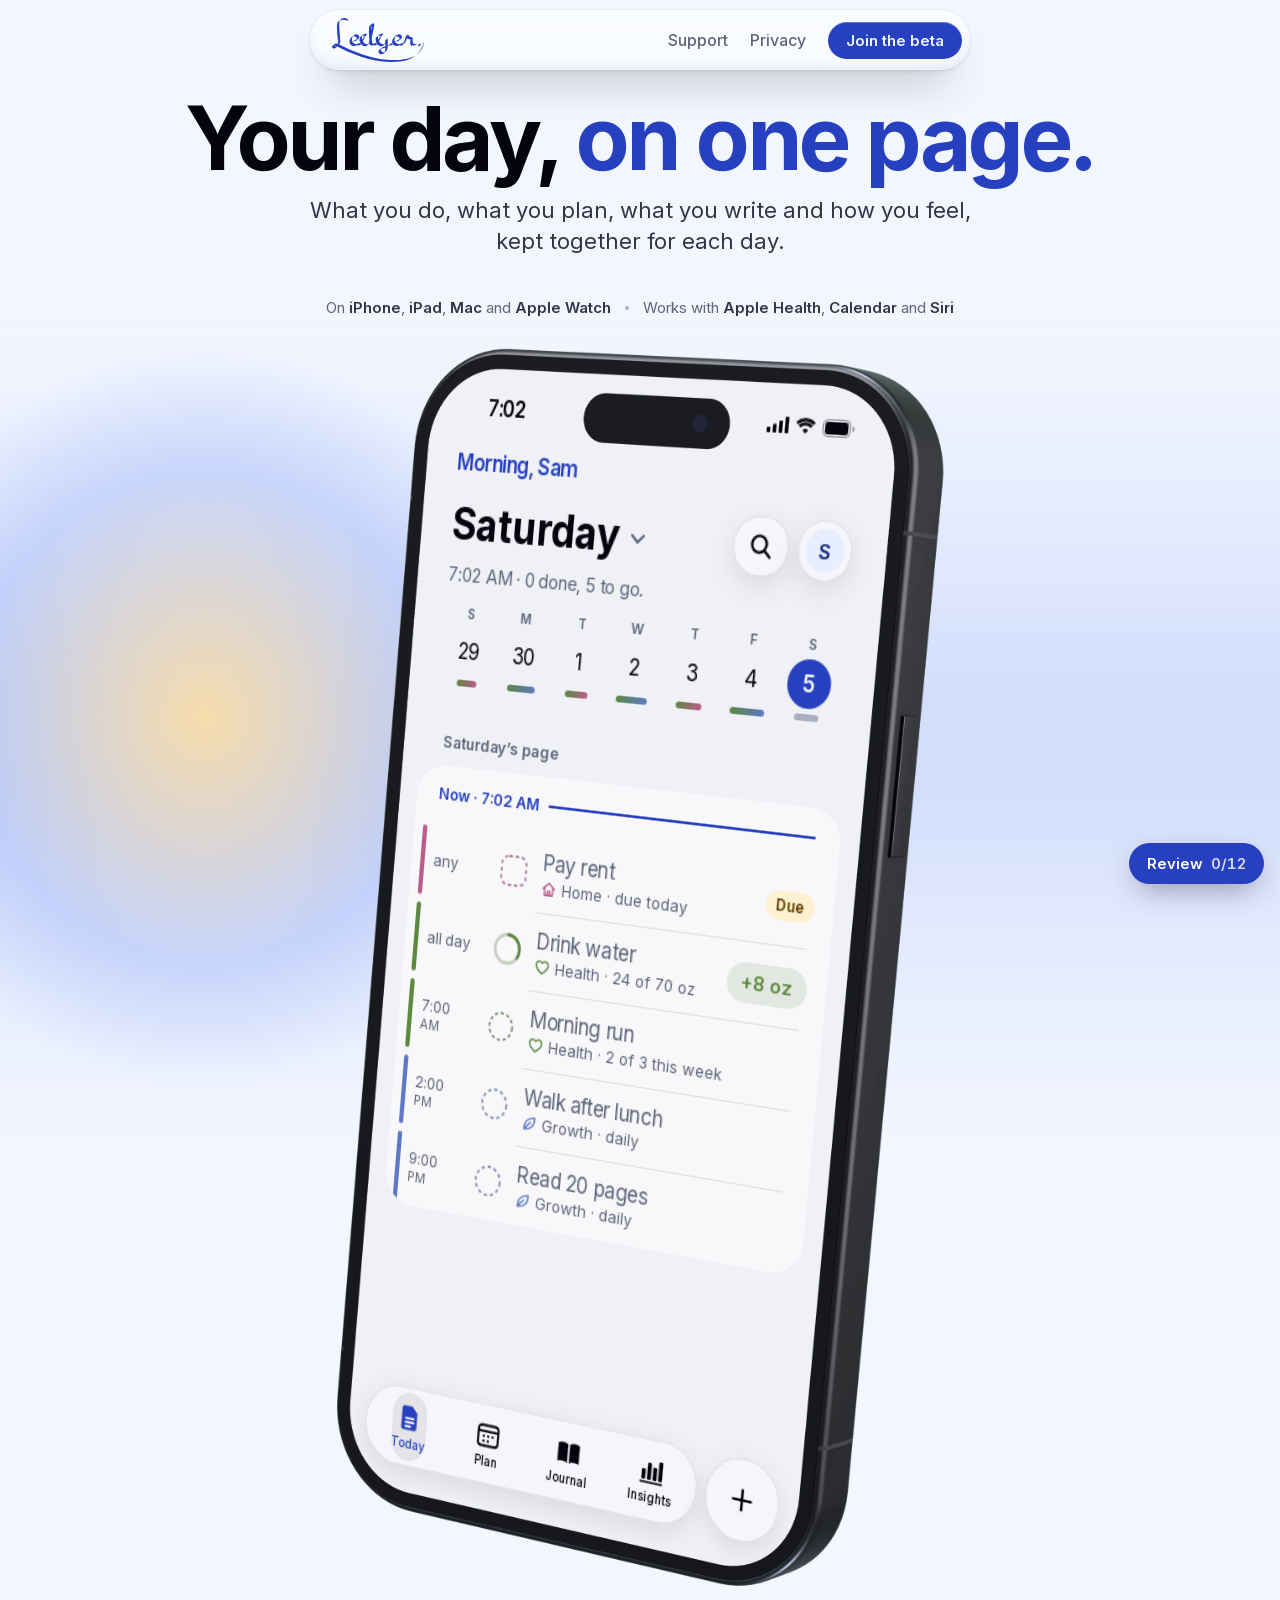
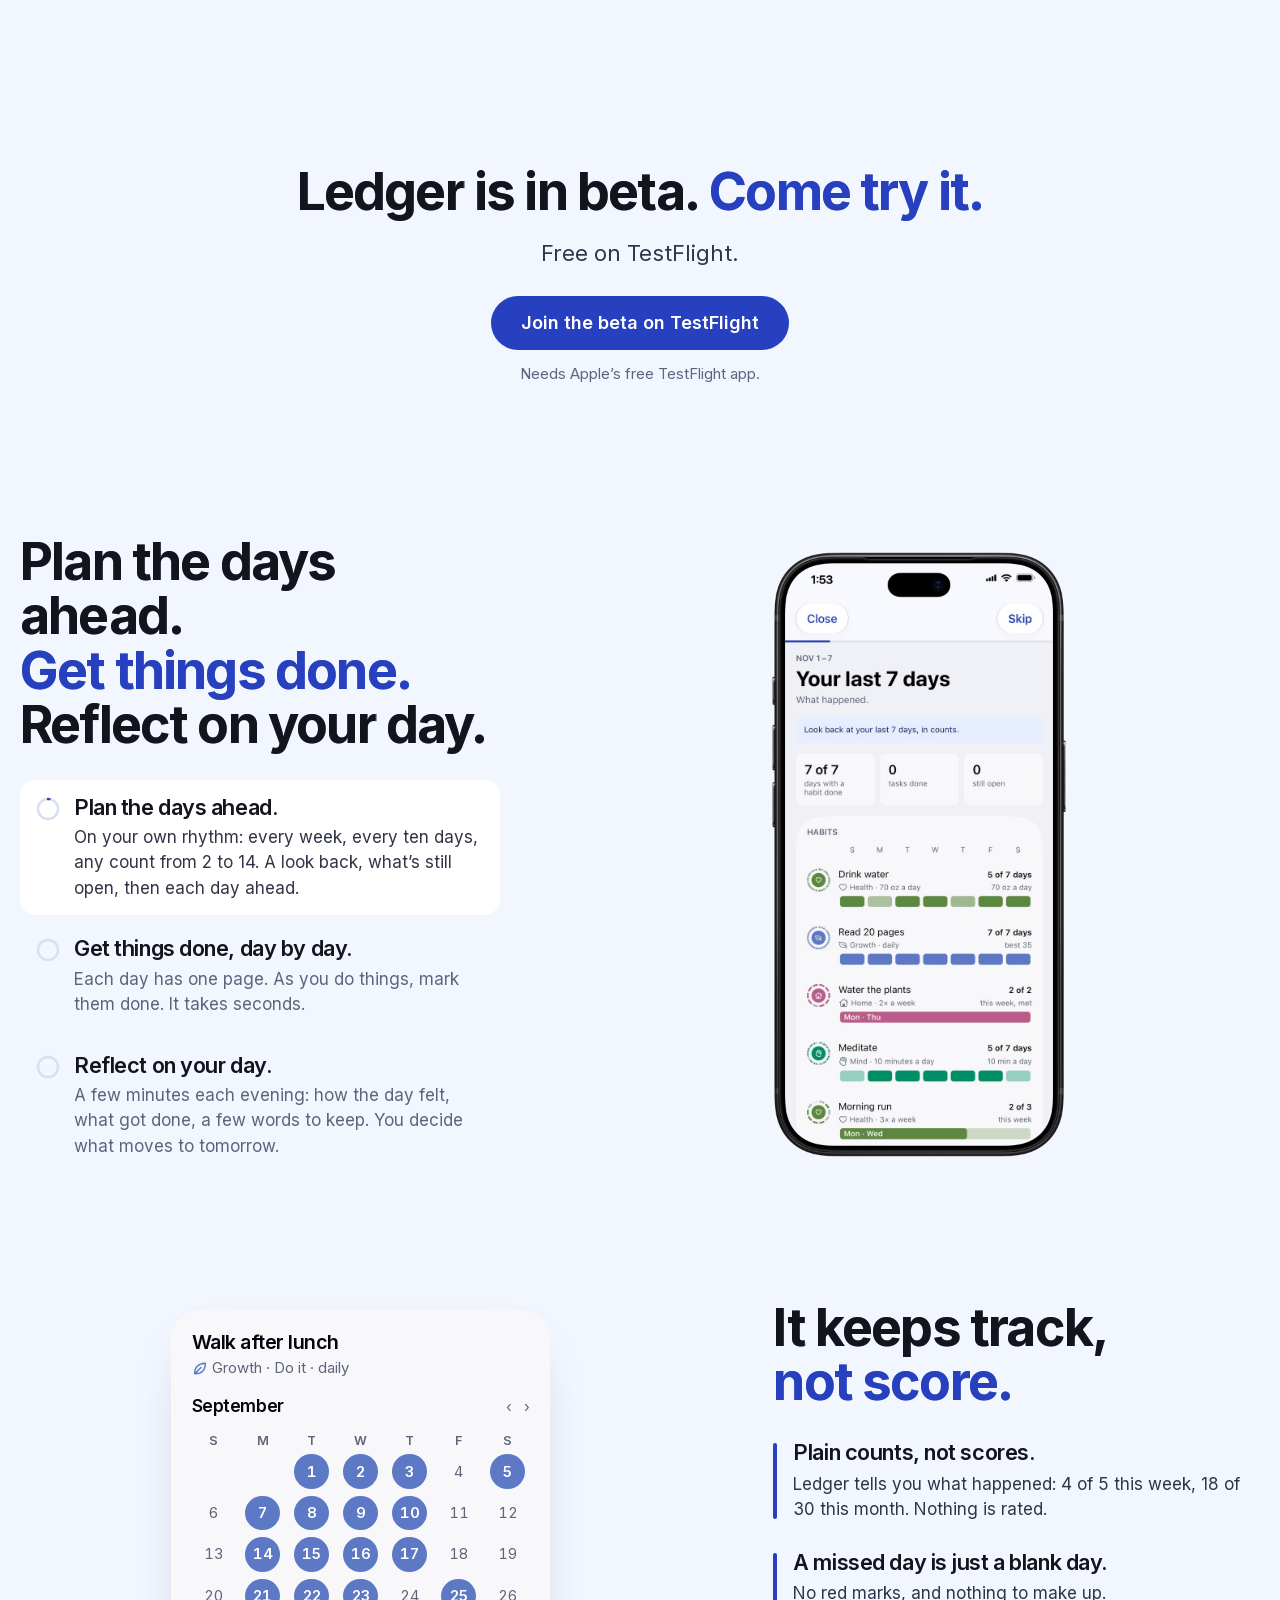
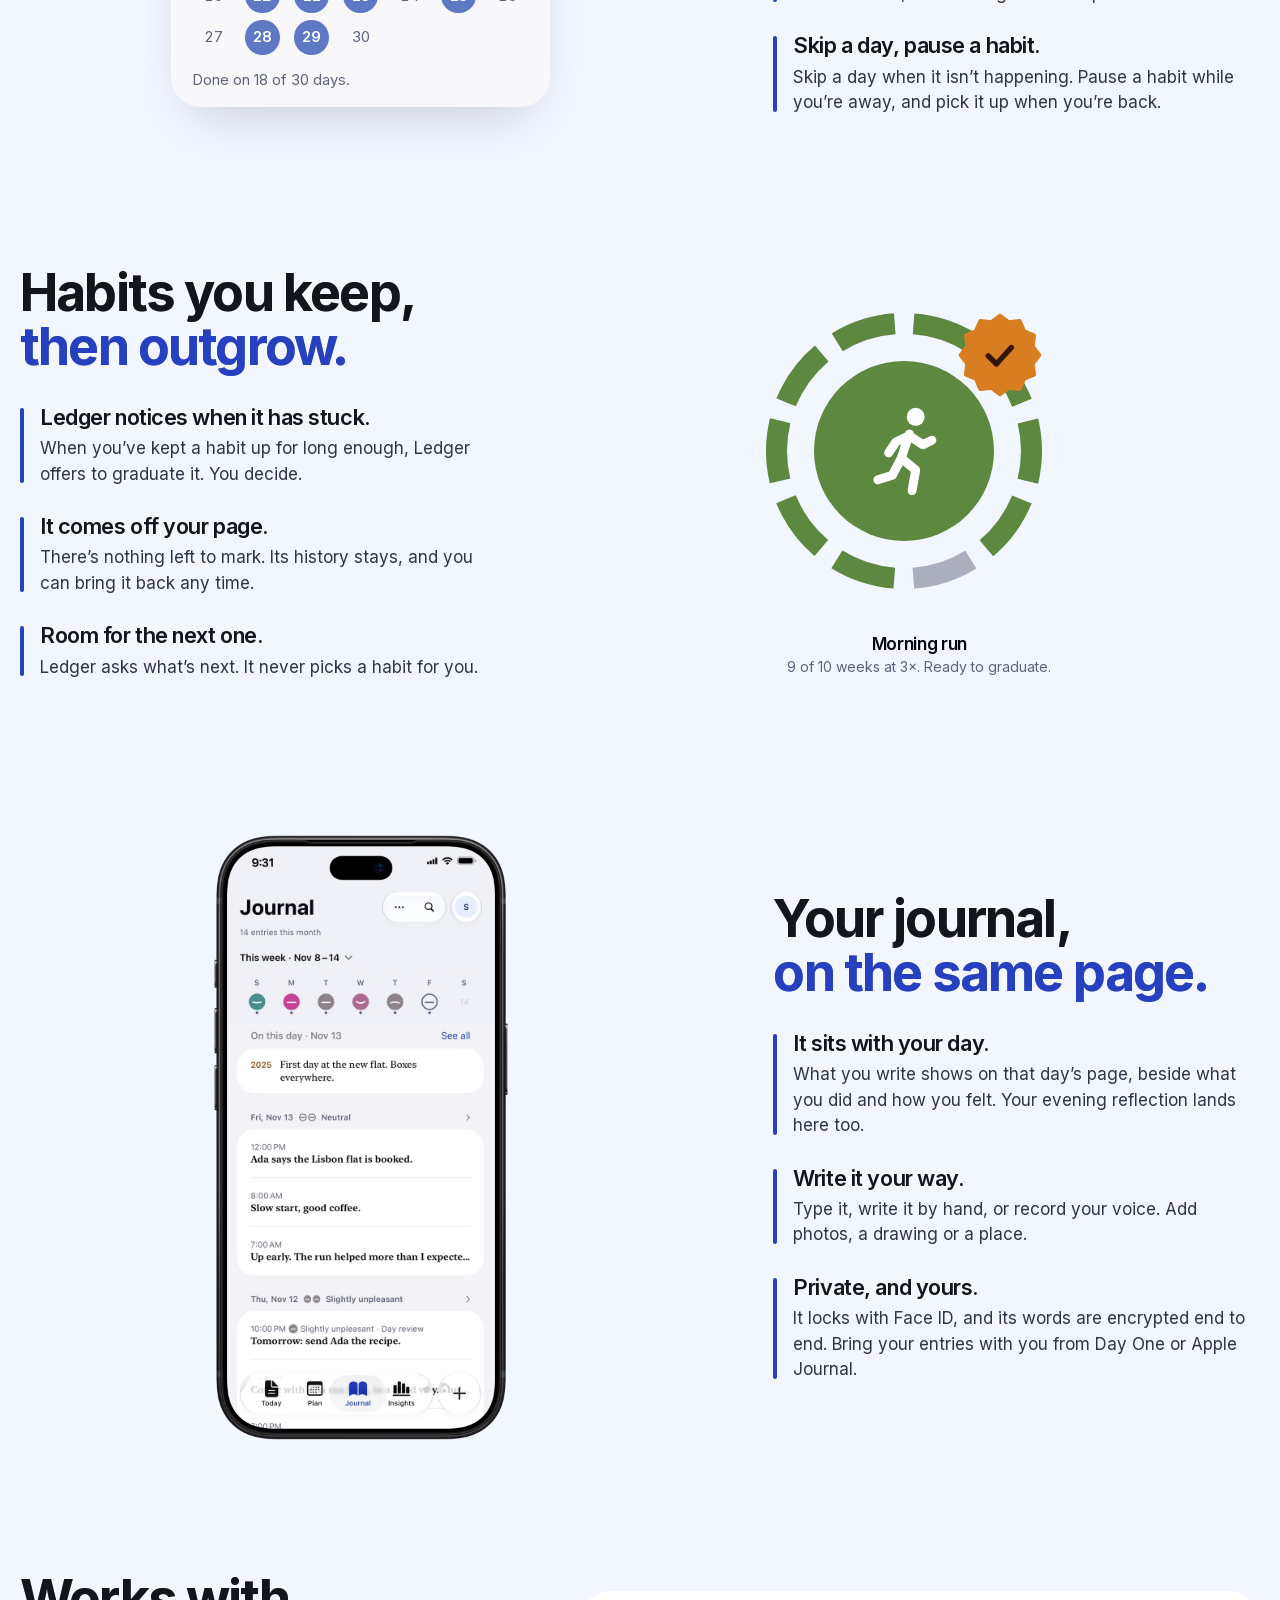
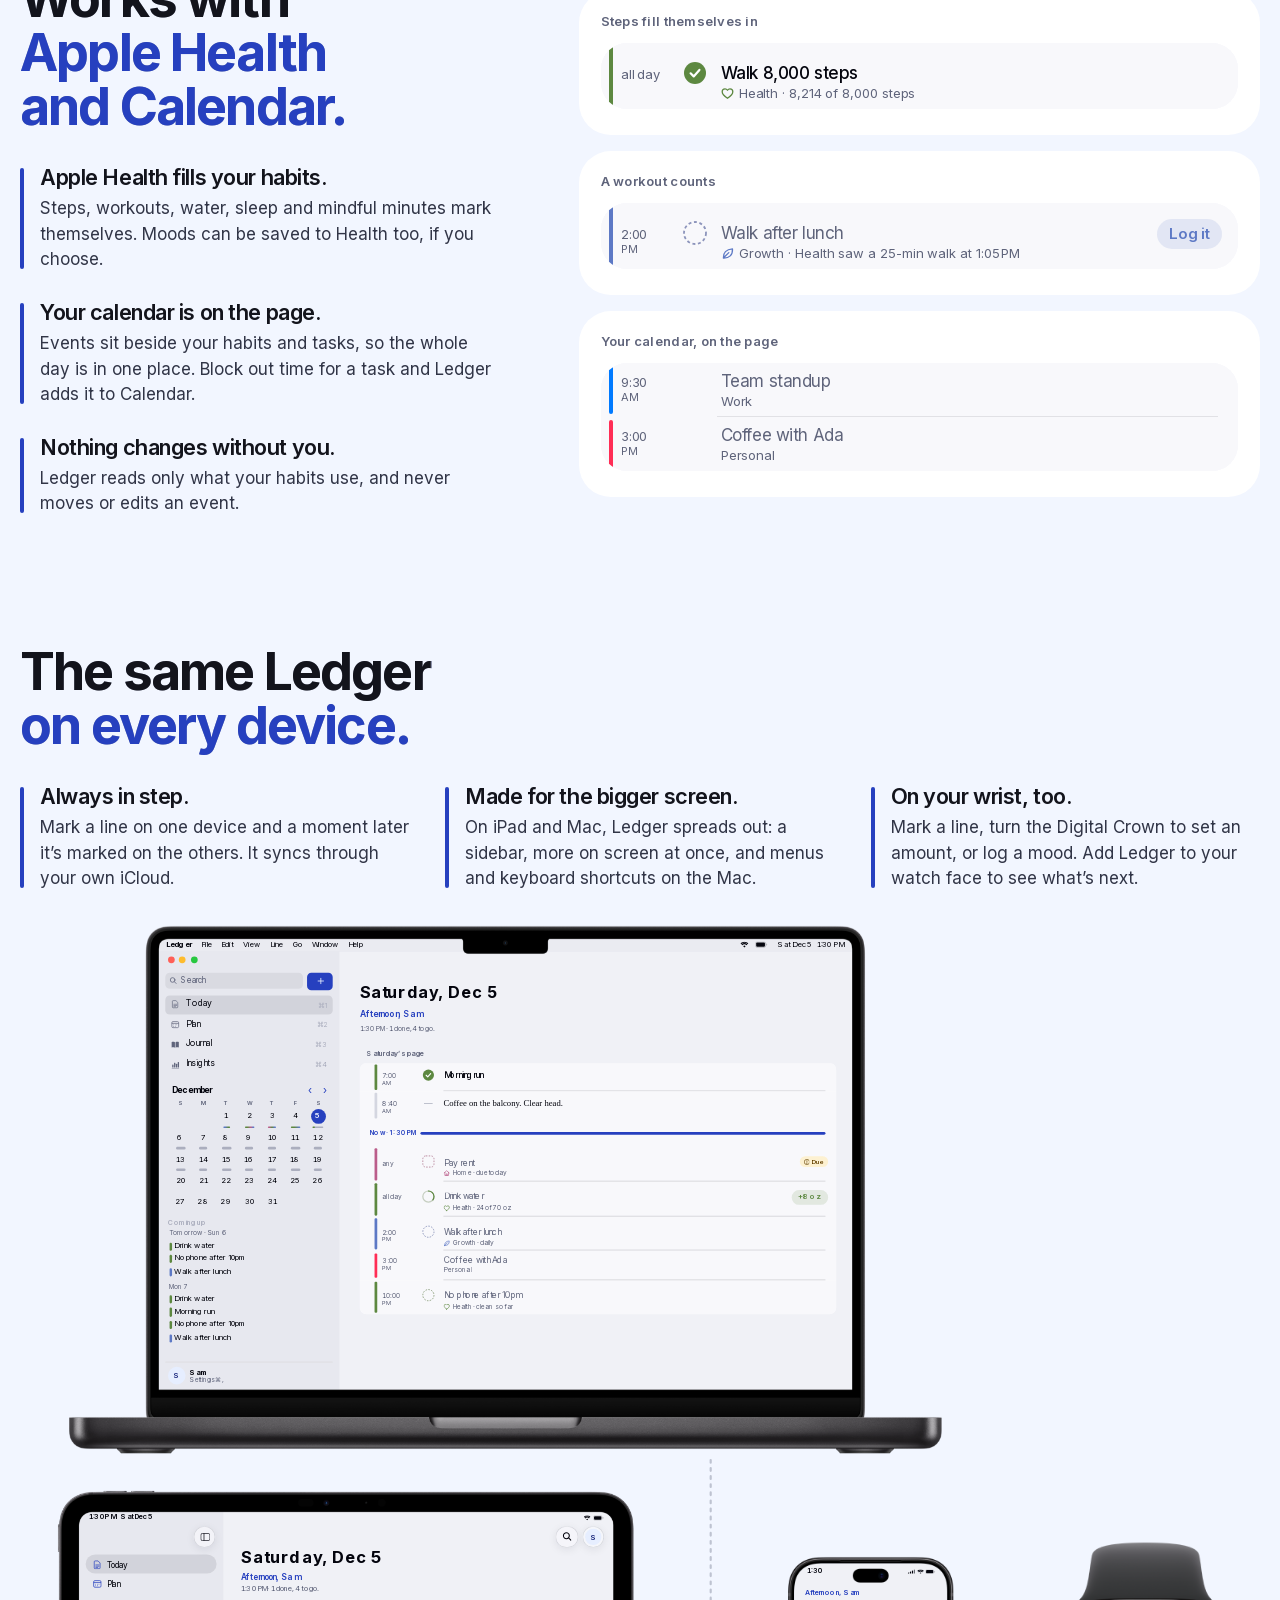
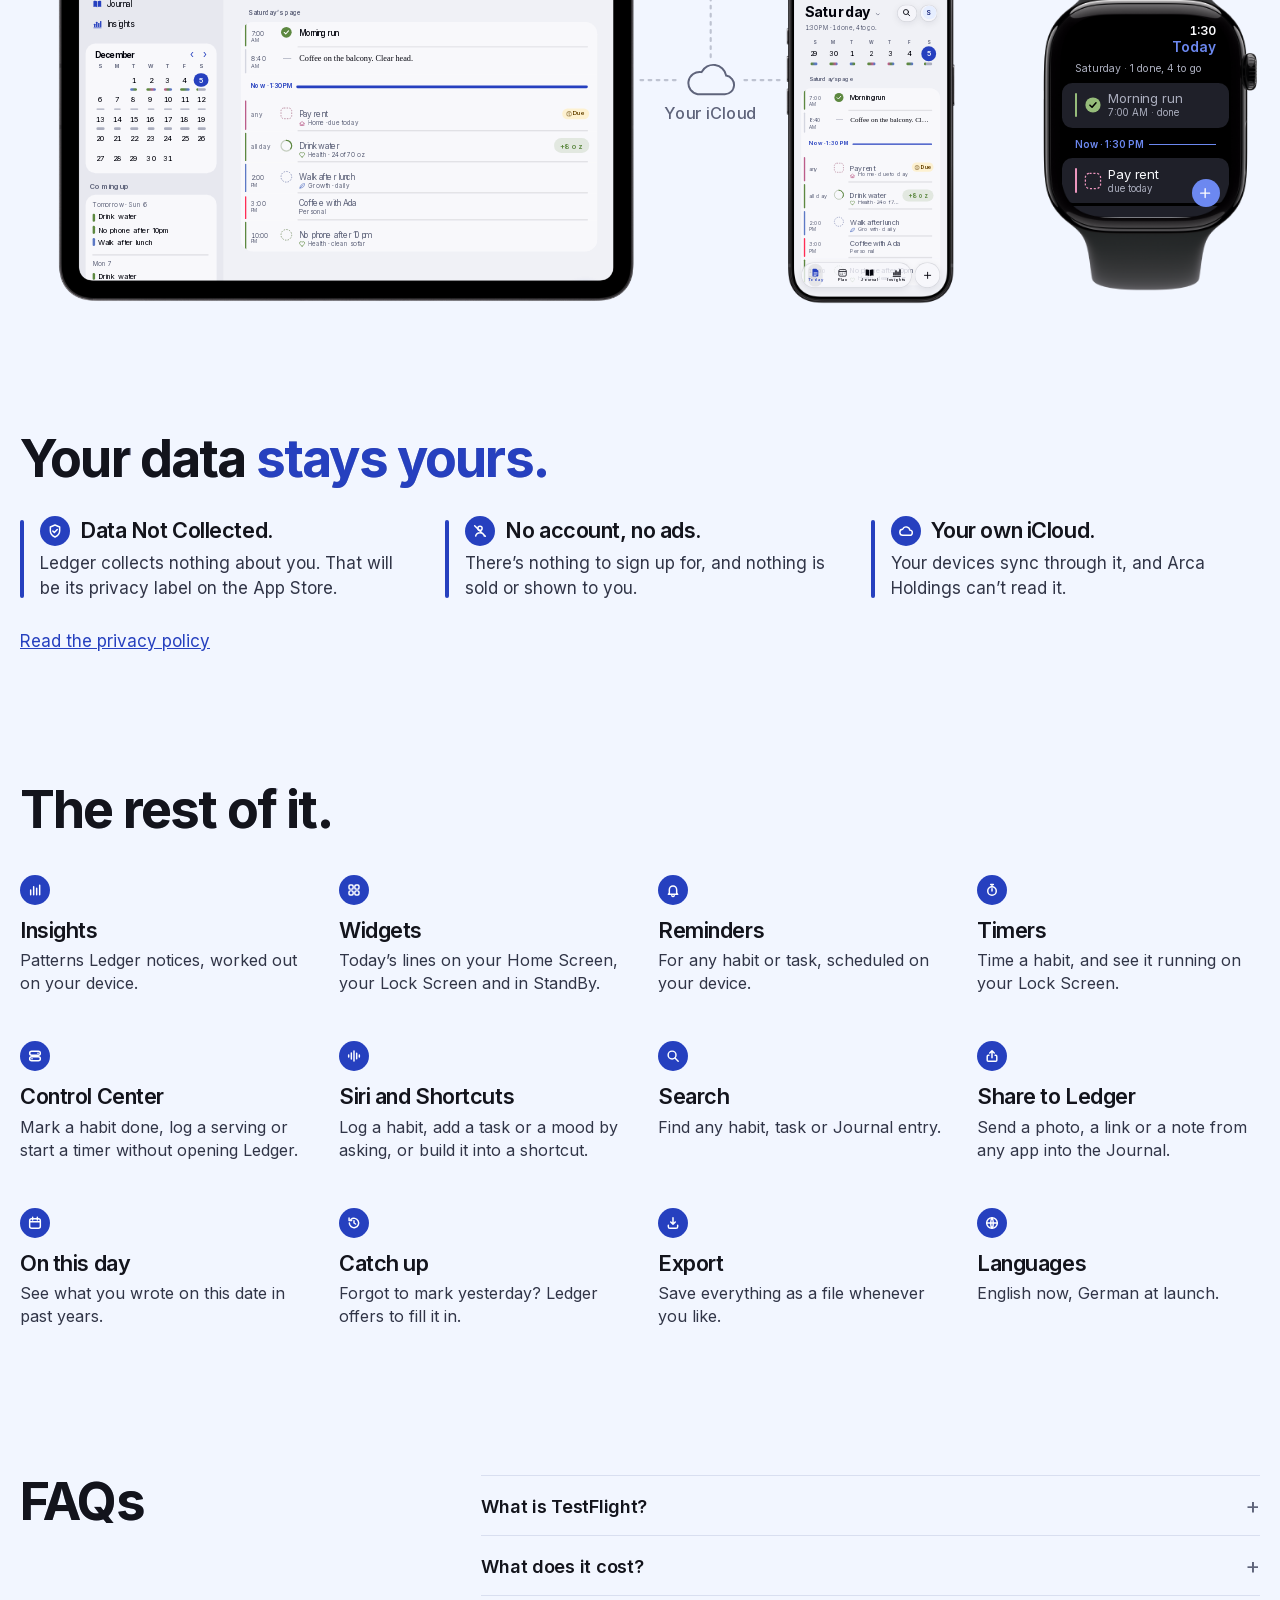
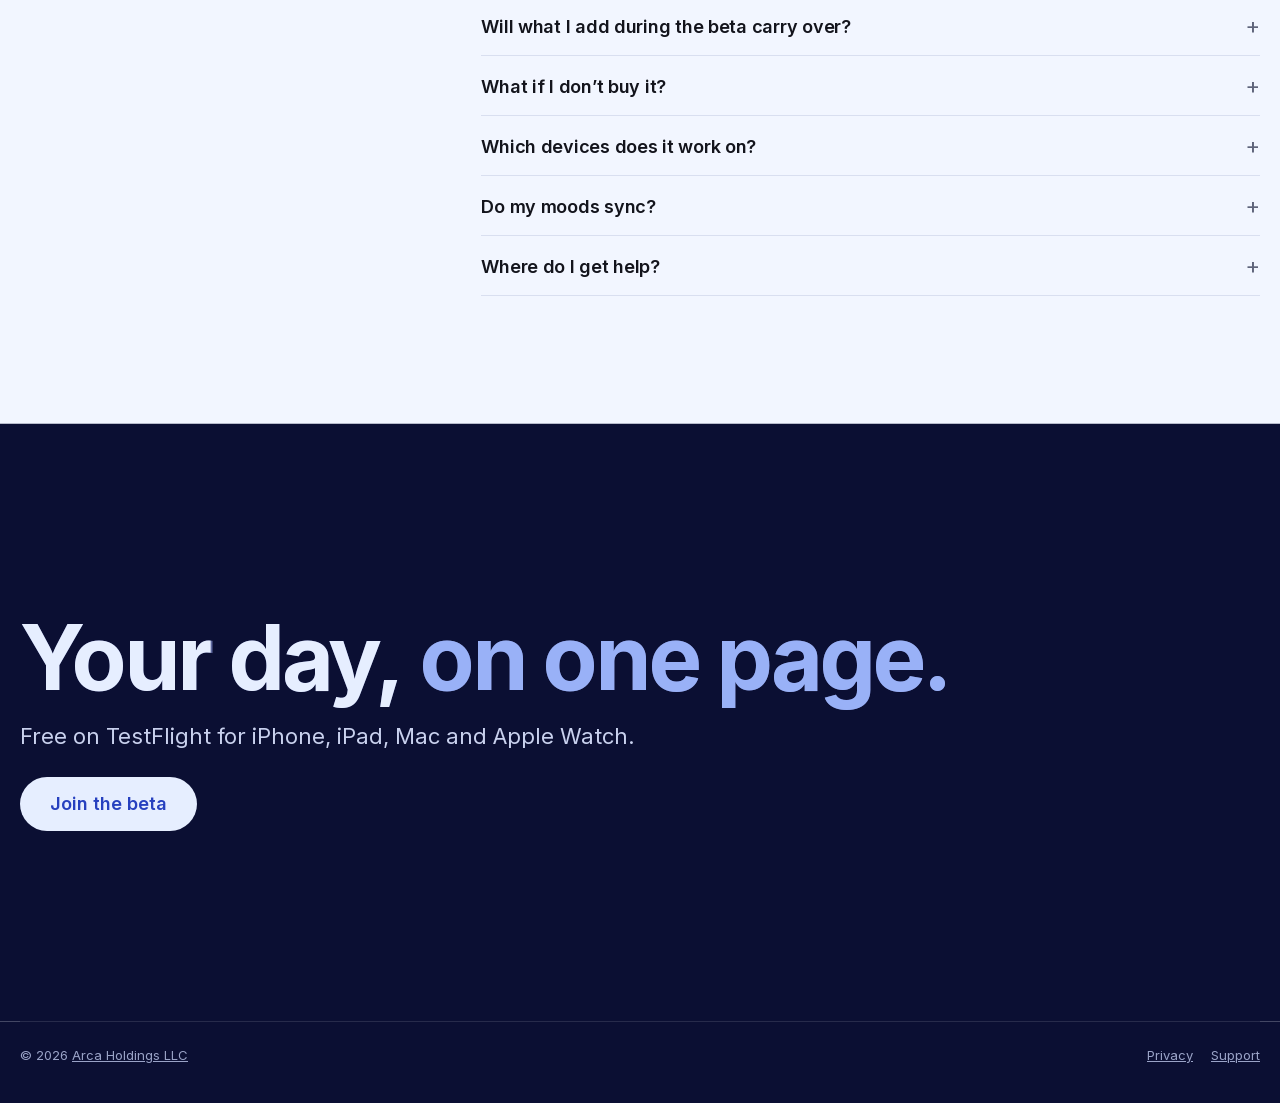
==== commit 5e296c46: "Preview: go-live fix pass (day-page @ a1238f5) Co-Authored-By: Claude Fable 5.2 <noreply@anthropic.c" ====
--- a/docs/index.html
+++ b/docs/index.html
@@ -1,5 +1,5 @@
 <!doctype html>
-<html lang="en" data-built="day-page @ 4c99450, Nov 13">
+<html lang="en" data-built="day-page @ a1238f5, Nov 13">
 <head>
 <meta name="robots" content="noindex, nofollow">
 <meta charset="utf-8">
@@ -9,13 +9,18 @@
 <meta name="color-scheme" content="light">
 <meta name="theme-color" content="#F2F6FF">
 <link rel="canonical" href="https://keepingledger.com/">
-<link rel="icon" type="image/png" href="images/favicon.png?v=4c99450">
-<link rel="apple-touch-icon" href="images/apple-touch-icon.png?v=4c99450">
+<link rel="icon" type="image/png" href="images/favicon.png?v=72220847">
+<link rel="apple-touch-icon" href="images/apple-touch-icon.png?v=0d4a0fda">
 <meta property="og:type" content="website">
 <meta property="og:title" content="Ledger: Habit and Mood Tracker · Your day, on one page">
 <meta property="og:description" content="A habit and mood tracker with tasks and a journal, kept together for each day. Ledger reports what happened and never grades it.">
 <meta property="og:url" content="https://keepingledger.com/">
 <meta property="og:site_name" content="Ledger">
+<meta property="og:image" content="https://keepingledger.com/images/share.jpg">
+<meta property="og:image:width" content="1200">
+<meta property="og:image:height" content="630">
+<meta property="og:image:alt" content="Ledger on an iPhone, showing a day’s page, under the words “Your day, on one page.”">
+<meta name="twitter:card" content="summary_large_image">
 <script type="application/ld+json">
 {
   "@context": "https://schema.org",
@@ -38,22 +43,22 @@
   ]
 }
 </script>
-<link rel="preload" as="image" href="images/hero/phone.webp?v=4c99450" type="image/webp" fetchpriority="high">
-<link rel="stylesheet" href="home.css?v=4c99450">
-<link rel="stylesheet" href="day.css?v=4c99450">
-<link rel="stylesheet" href="bar.css?v=4c99450">
-<link rel="stylesheet" href="hero.css?v=4c99450">
-<script src="hero.js?v=4c99450" defer></script>
-<script src="home.js?v=4c99450" defer></script>
-<script src="motion.js?v=4c99450" defer></script>
-<script src="day.js?v=4c99450" defer></script>
-<link rel="stylesheet" href="review.css?v=4c99450">
-<script src="review.js?v=4c99450" defer></script>
+<link rel="preload" as="image" href="images/hero/phone.webp?v=7271eb98" type="image/webp" fetchpriority="high">
+<link rel="stylesheet" href="home.css?v=1ba8d29b">
+<link rel="stylesheet" href="day.css?v=9b747df4">
+<link rel="stylesheet" href="bar.css?v=a76049f8">
+<link rel="stylesheet" href="hero.css?v=19a2a942">
+<script src="hero.js?v=3a8d4894" defer></script>
+<script src="home.js?v=cd2989c1" defer></script>
+<script src="motion.js?v=0dbf0b65" defer></script>
+<script src="day.js?v=f2287885" defer></script>
+<link rel="stylesheet" href="review.css?v=a1238f5">
+<script src="review.js?v=a1238f5" defer></script>
 </head>
 <body>
 <div class="site">
   <header class="top">
-    <a class="brand" href="./"><img src="images/wordmark.svg?v=4c99450" alt="Ledger" width="132" height="63"><img class="mist" src="images/wordmark-mist.svg?v=4c99450" alt="" width="132" height="63" aria-hidden="true"></a>
+    <a class="brand" href="./"><img src="images/wordmark.svg?v=147870ab" alt="Ledger" width="132" height="63"><img class="mist" src="images/wordmark-mist.svg?v=7f03400a" alt="" width="132" height="63" aria-hidden="true"></a>
     <nav aria-label="Pages"><a href="support">Support</a><a href="privacy">Privacy</a></nav>
     <a class="get" data-when="beta" href="https://testflight.apple.com/join/m8k2vuhh">Join the beta</a><a class="get" data-when="launch" href="#" data-launch="App Store link">Download app</a>
   </header>
@@ -70,8 +75,8 @@
     <div class="hx-stage" id="hxStage">
       <div class="hx-scene" id="hxScene">
         <div class="hx-phone" role="img" aria-label="An iPhone playing a day in Ledger: a habit is marked done, another is added by typing one sentence, a walk is filled in from Apple Health, the evening’s day review is answered, an open task moves to tomorrow, and tomorrow’s page appears.">
-          <div class="hx-app" id="hxApp"><img src="images/clips/today-light.jpg?v=4c99450" alt="" width="664" height="1440"></div>
-          <img src="images/hero/phone.webp?v=4c99450" alt="" width="1464" height="2967" fetchpriority="high">
+          <div class="hx-app" id="hxApp"><img src="images/clips/today-light.jpg?v=154acf15" alt="" width="664" height="1440"></div>
+          <img src="images/hero/phone.webp?v=7271eb98" alt="" width="1464" height="2967" fetchpriority="high">
         </div>
       </div>
       <div class="hx-rail"><ul class="hx-cards" aria-label="What Ledger does">
@@ -97,7 +102,7 @@
     <div class="join-in" data-when="launch">
       <h2>Try Ledger <b>free for two weeks.</b></h2>
       <p class="join-line">Then $29.99 once. No subscription, no account.</p>
-      <a class="join-badge" href="#" data-launch="App Store link"><img src="images/app-store-badge.svg?v=4c99450" alt="Download on the App Store" width="168" height="56"></a>
+      <a class="join-badge" href="#" data-launch="App Store link"><img src="images/app-store-badge.svg?v=a26fc5b3" alt="Download on the App Store" width="168" height="56"></a>
       <p class="join-small">On iPhone, iPad, Mac and Apple Watch.</p>
     </div>
   </section>
@@ -122,12 +127,12 @@
     <div class="days-stage">
       <div class="days-phone">
         <div class="days-screen">
-          <img class="days-view is-on" data-step="0" src="images/clips/pace-light.jpg?v=4c99450" loading="lazy" alt="Planning in Ledger: a look back at the last 7 days, in counts, before planning the days ahead.">
-          <img class="days-view" data-step="1" src="images/clips/today-light.jpg?v=4c99450" loading="lazy" alt="Ledger’s Today page: the day’s lines on one page, with the ones already done above a Now line.">
-          <img class="days-view" data-step="2" data-frame="0" src="images/clips/review-1.jpg?v=4c99450" loading="lazy" alt="Ledger’s day review, in four steps. First: how the day felt.">
-          <img class="days-view" data-step="2" data-frame="1" src="images/clips/review-2.jpg?v=4c99450" loading="lazy" alt="Second: what got done, and what wasn’t marked.">
-          <img class="days-view" data-step="2" data-frame="2" src="images/clips/review-3.jpg?v=4c99450" loading="lazy" alt="Third: a few words to keep.">
-          <img class="days-view" data-step="2" data-frame="3" src="images/clips/review-4.jpg?v=4c99450" loading="lazy" alt="Fourth: what is still open, and where it goes tomorrow.">
+          <img class="days-view is-on" data-step="0" src="images/clips/pace-light.jpg?v=de9fb555" loading="lazy" alt="Planning in Ledger: a look back at the last 7 days, in counts, before planning the days ahead.">
+          <img class="days-view" data-step="1" src="images/clips/today-light.jpg?v=154acf15" loading="lazy" alt="Ledger’s Today page: the day’s lines on one page, with the ones already done above a Now line.">
+          <img class="days-view" data-step="2" data-frame="0" src="images/clips/review-1.jpg?v=775fc2ca" loading="lazy" alt="Ledger’s day review, in four steps. First: how the day felt.">
+          <img class="days-view" data-step="2" data-frame="1" src="images/clips/review-2.jpg?v=4854ee53" loading="lazy" alt="Second: what got done, and what wasn’t marked.">
+          <img class="days-view" data-step="2" data-frame="2" src="images/clips/review-3.jpg?v=343603c1" loading="lazy" alt="Third: a few words to keep.">
+          <img class="days-view" data-step="2" data-frame="3" src="images/clips/review-4.jpg?v=38b6ddd5" loading="lazy" alt="Fourth: what is still open, and where it goes tomorrow.">
         </div>
       </div>
     </div>
@@ -182,7 +187,7 @@
     <div class="tile bare">
       <div class="days-phone solo">
         <div class="days-screen">
-          <img class="days-view is-on" loading="lazy" src="images/clips/journal-light.jpg?v=4c99450" alt="Ledger’s Journal: this week’s moods along the top, then each day’s entries in your own words.">
+          <img class="days-view is-on" loading="lazy" src="images/clips/journal-light.jpg?v=e410815a" alt="Ledger’s Journal: this week’s moods along the top, then each day’s entries in your own words.">
         </div>
       </div>
     </div>
@@ -287,7 +292,7 @@
     <p data-when="beta">Free on TestFlight for iPhone, iPad, Mac and Apple Watch.</p>
     <a class="btn" data-when="beta" href="https://testflight.apple.com/join/m8k2vuhh">Join the beta</a>
     <p data-when="launch">Free for two weeks, then $29.99 once. On iPhone, iPad, Mac and Apple Watch.</p>
-    <a class="closing-badge" data-when="launch" href="#" data-launch="App Store link"><img src="images/app-store-badge.svg?v=4c99450" alt="Download on the App Store" width="168" height="56"></a>
+    <a class="closing-badge" data-when="launch" href="#" data-launch="App Store link"><img src="images/app-store-badge.svg?v=a26fc5b3" alt="Download on the App Store" width="168" height="56"></a>
   </section>
   </main>
 
@@ -297,9 +302,9 @@
   </footer>
 
 </div>
-<template id="tpl-a"><link rel="stylesheet" href="motion.css?v=4c99450"><div class="tile bare" role="group" aria-label="Ledger's Today page on a Mac, an iPad and an iPhone. Ticking a line on one ticks it on the others."><div class="stage-wrap" id="wrapA"><div class="stage wide" id="stageA"></div></div></div></template>
-<template id="tpl-w"><link rel="stylesheet" href="motion.css?v=4c99450"><div class="tile bare" role="group" aria-label="Ledger's Today page on an Apple Watch. Tap a line to mark it."><div class="watch-solo" id="watchOnly"></div></div></template>
-
-  <script src="days.js?v=4c99450" defer></script>
+<template id="tpl-a"><link rel="stylesheet" href="motion.css?v=3227da17"><div class="tile bare" role="group" aria-label="Ledger's Today page on a Mac, an iPad and an iPhone. Ticking a line on one ticks it on the others."><div class="stage-wrap" id="wrapA"><div class="stage wide" id="stageA"></div></div></div></template>
+<template id="tpl-w"><link rel="stylesheet" href="motion.css?v=3227da17"><div class="tile bare" role="group" aria-label="Ledger's Today page on an Apple Watch. Tap a line to mark it."><div class="watch-solo" id="watchOnly"></div></div></template>
+
+  <script src="days.js?v=b8b306f5" defer></script>
 </body>
 </html>
--- a/docs/home.css
+++ b/docs/home.css
@@ -186,7 +186,6 @@
 .mini img, .pad img { display: block; position: absolute; left: 5.3333%; top: 2.5%; width: 89.3333%; height: 95%; object-fit: cover; border-radius: 60px; background: var(--a-page); }
 /* Apple's iPad Pro 13" (M5) bezel: screen hole 2064 x 2752 at (118, 124) in 2300 x 3000. */
 .pad { --z: 0.42; zoom: var(--z); width: 1068px; height: 1393px; flex: none; position: relative; }
-.pad::after { content: ""; position: absolute; inset: 0; background: url(images/devices/ipad.png) 0 0 / 100% 100% no-repeat; pointer-events: none; z-index: 20; }
 .pad img { left: 5.1304%; top: 4.1333%; width: 89.7391%; height: 91.7333%; border-radius: 28px; }
 .ph { display: none; position: absolute; inset: 2.5% 5.3333%; border-radius: 60px; background: var(--a-page); color: var(--a-label2); place-items: center; text-align: center; padding: 60px; font-size: 30px; line-height: 1.35; }
 .pad .ph { inset: 4.1333% 5.1304%; border-radius: 28px; font-size: 40px; }
